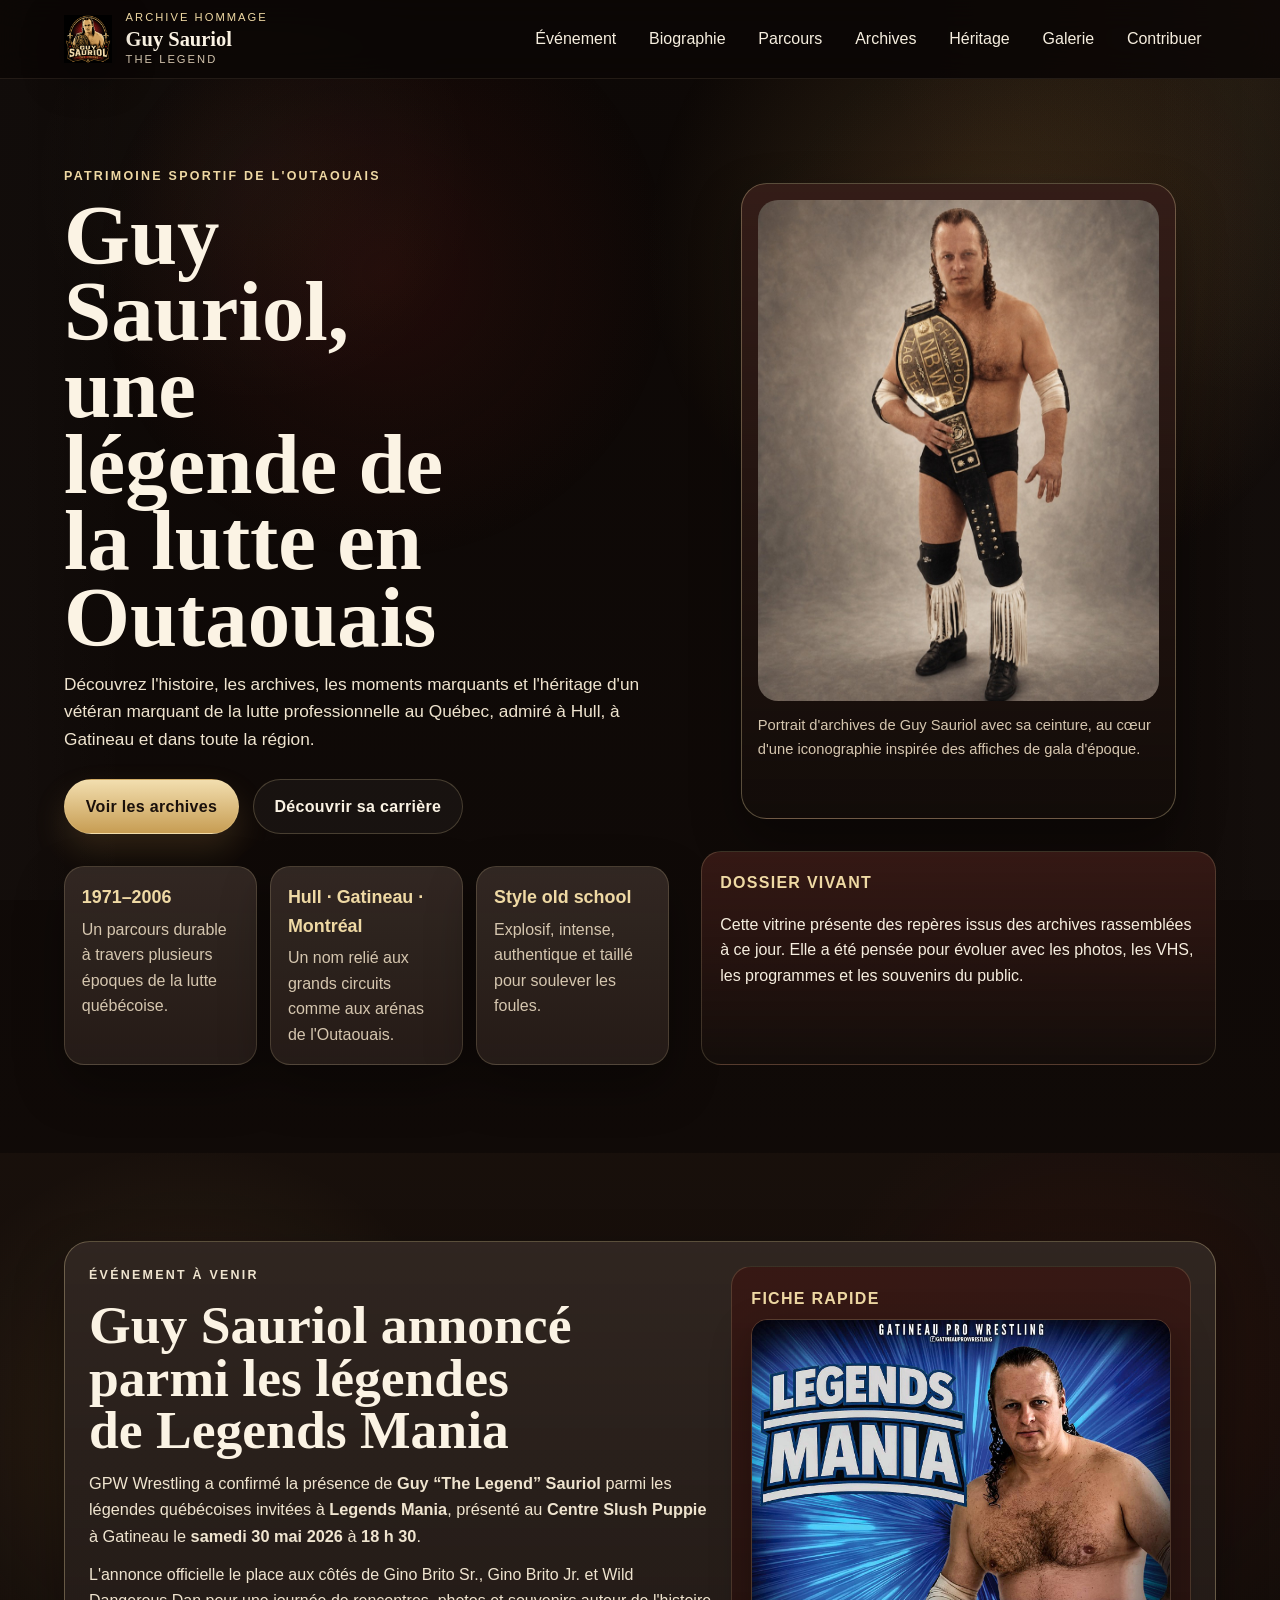
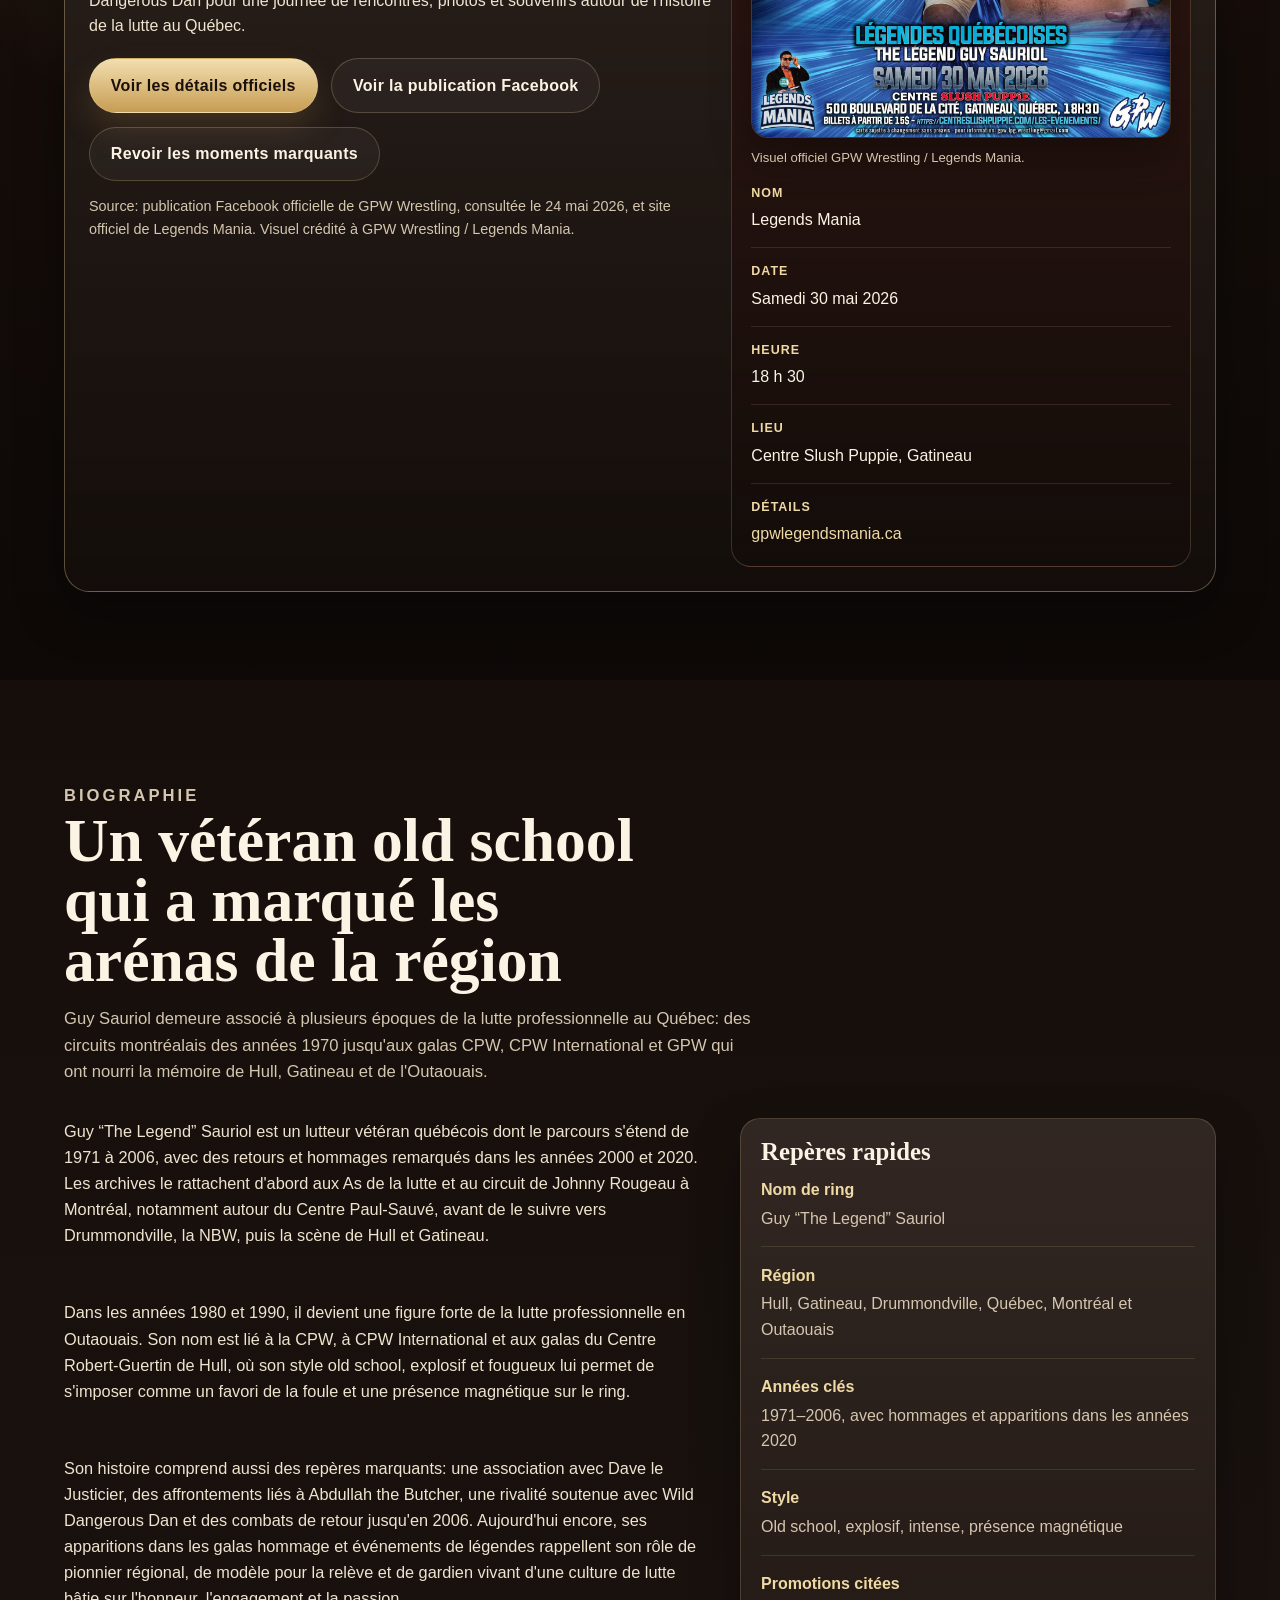
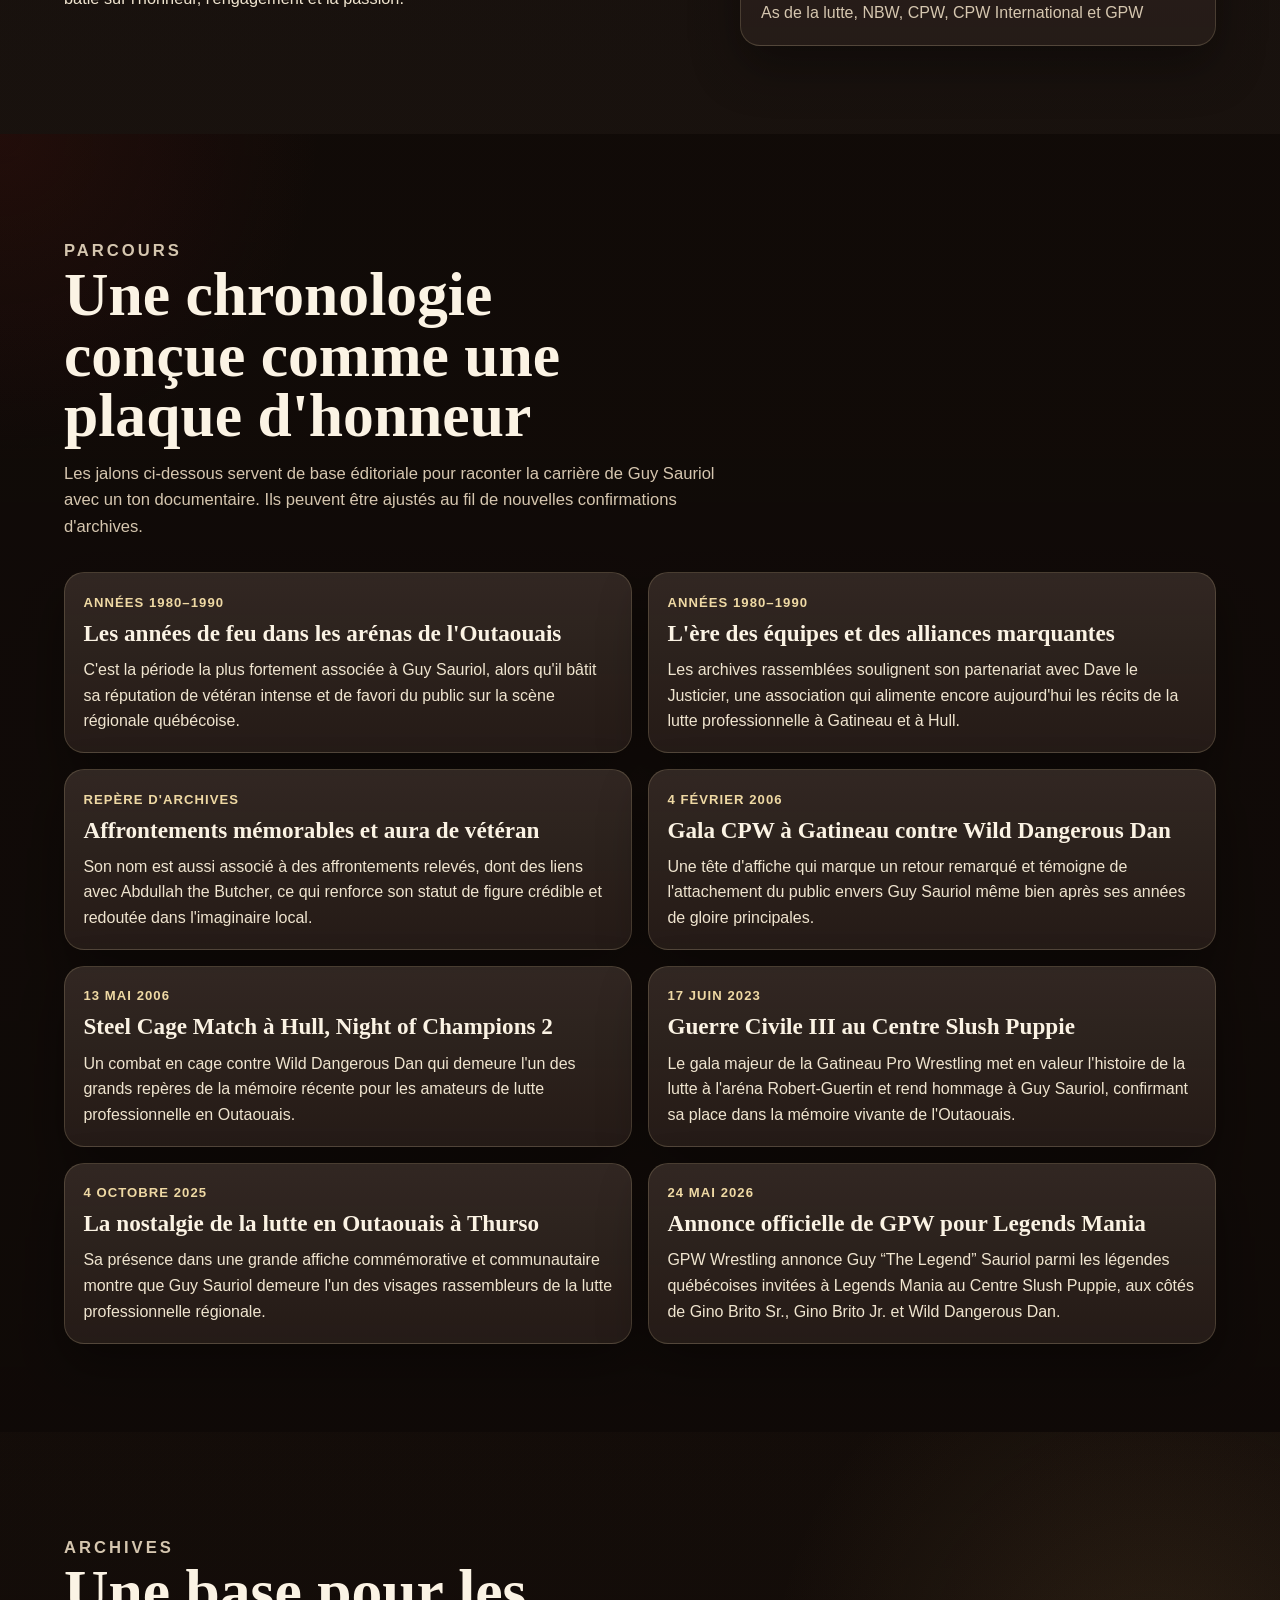
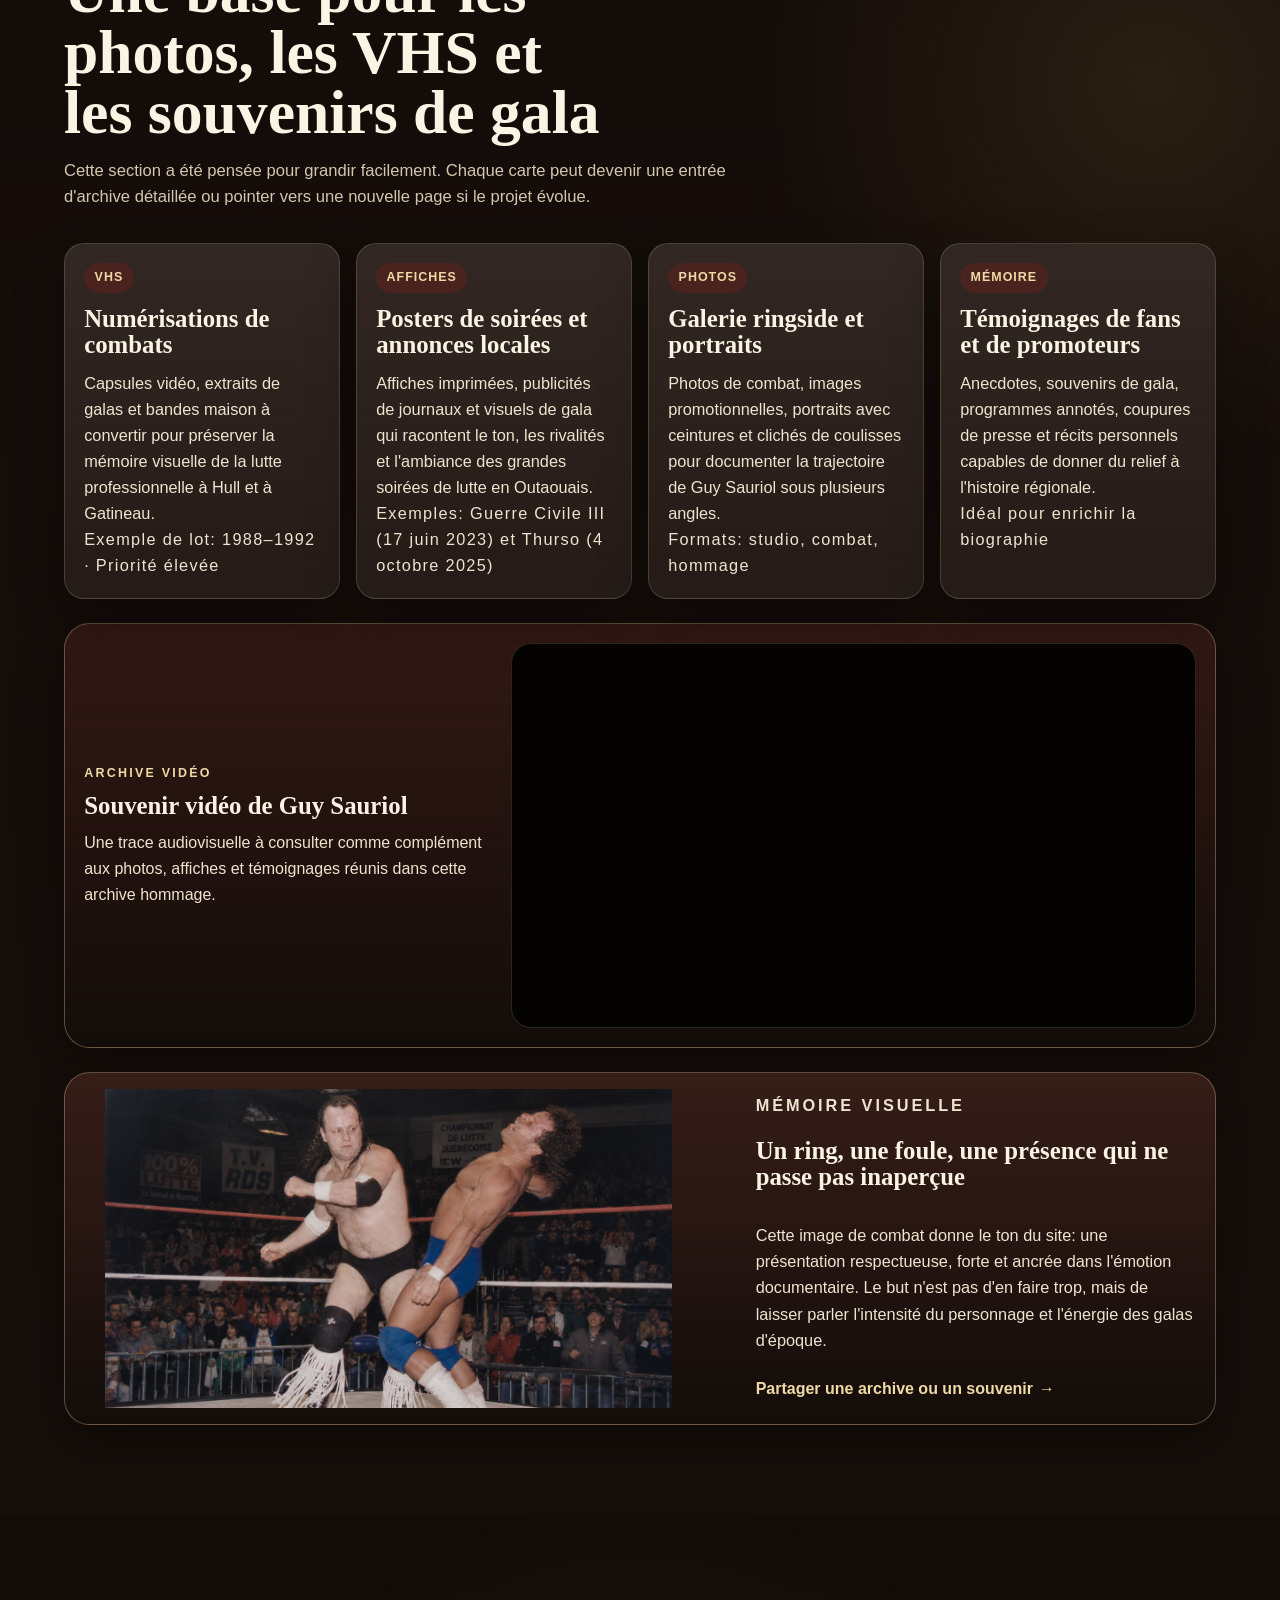
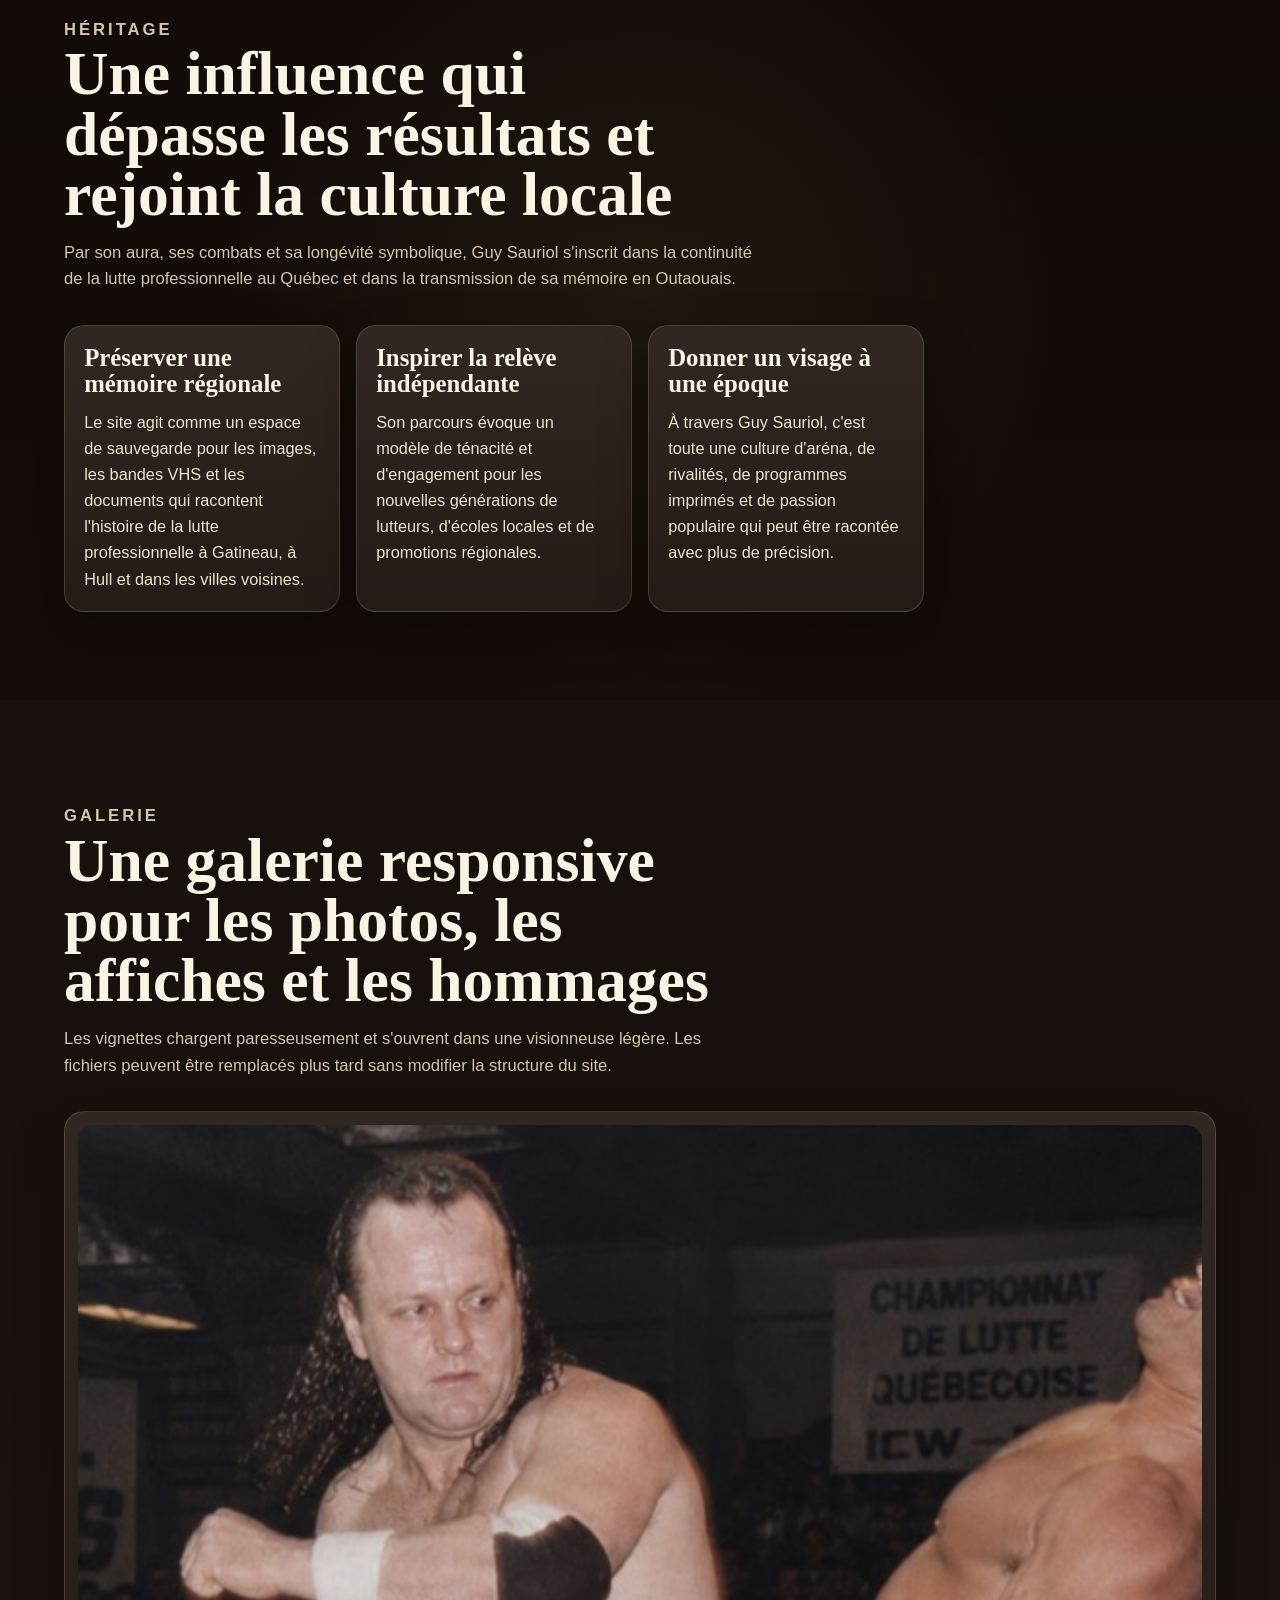
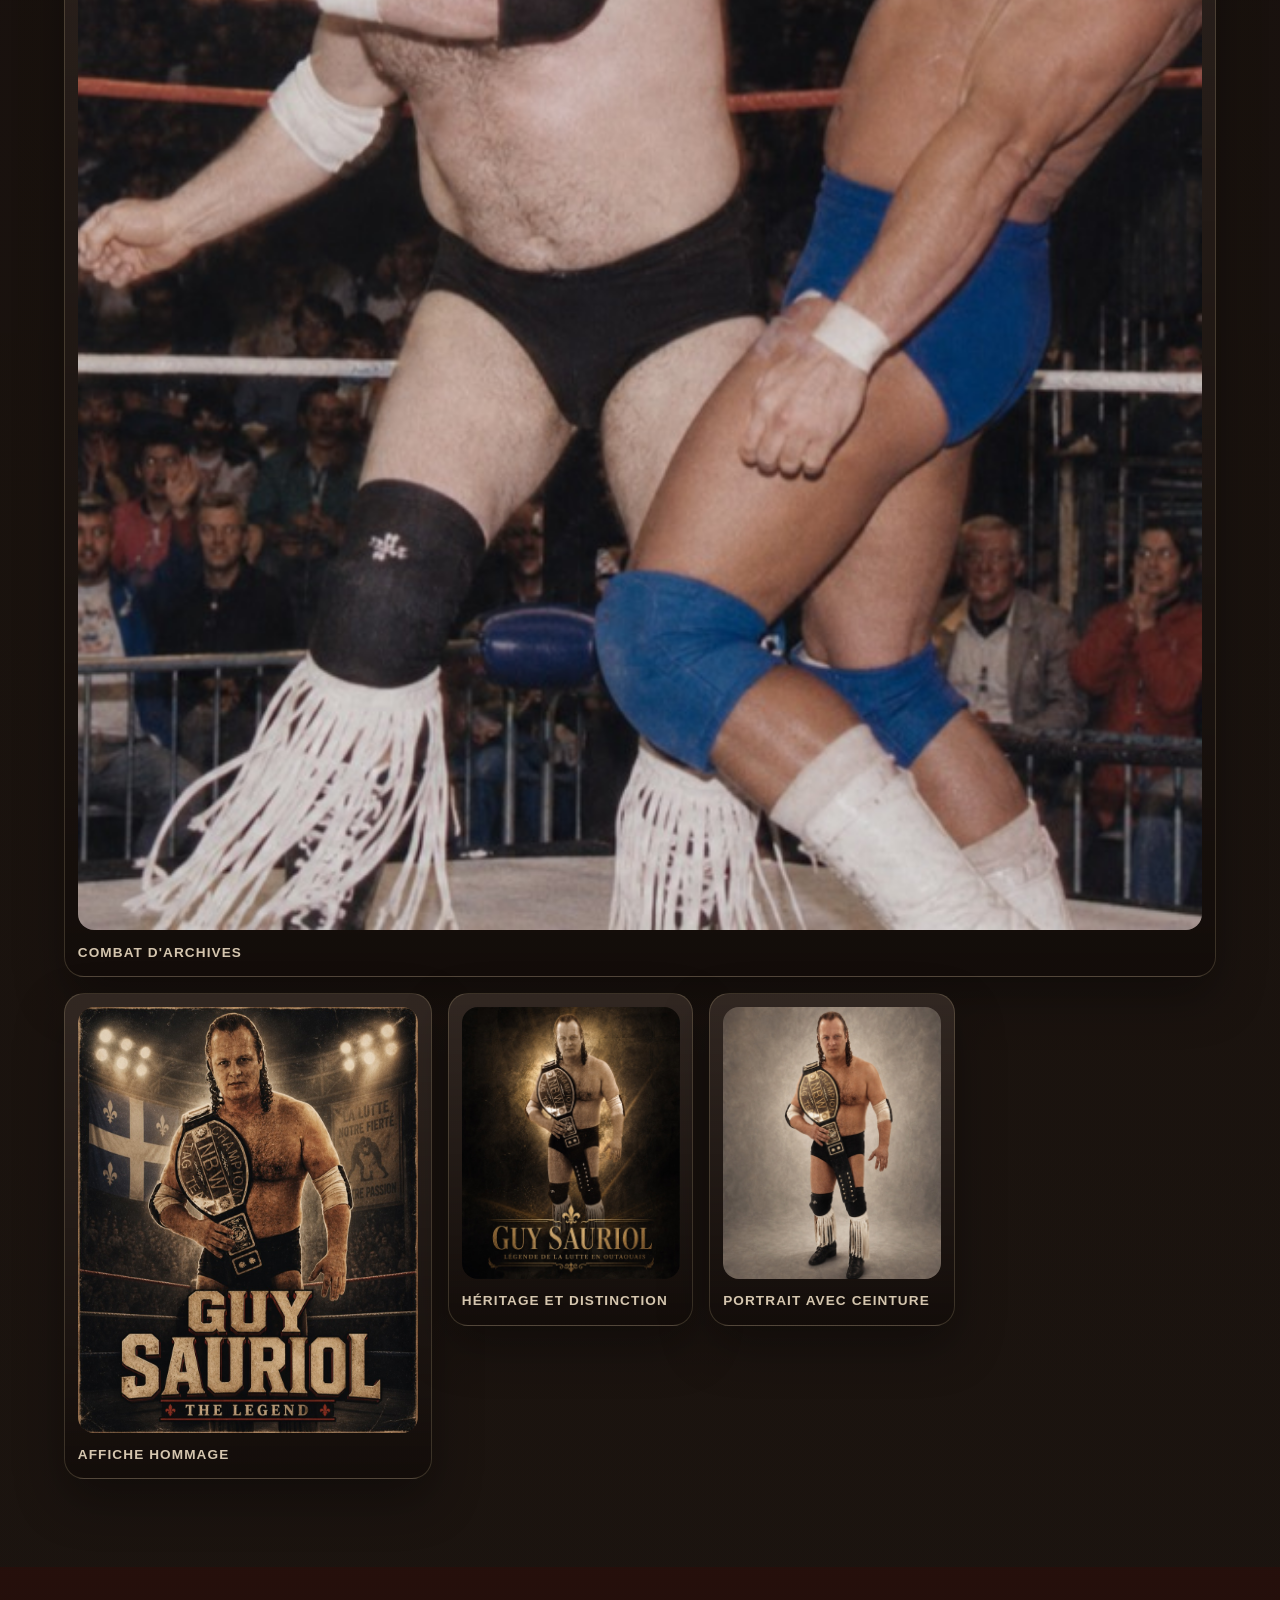
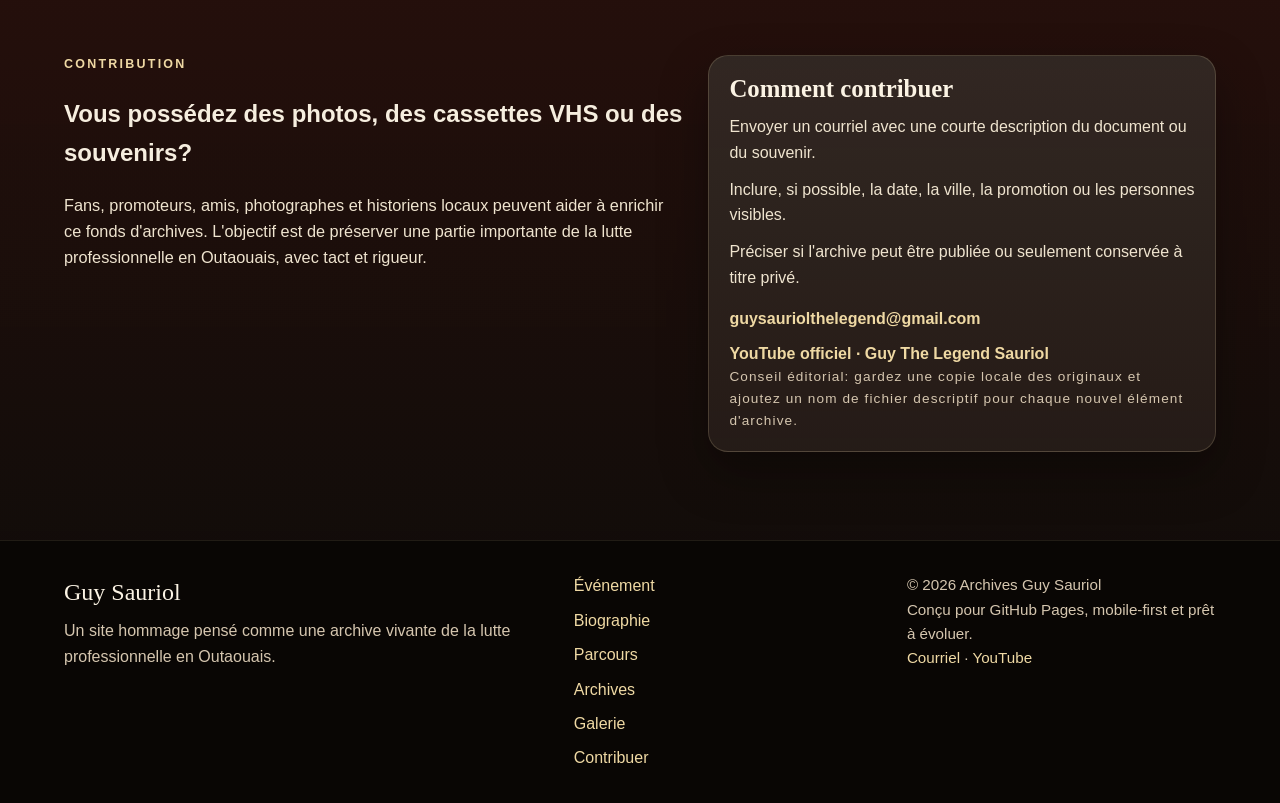
==== index.html @ 6ee7147f "feat: add GPW Legends Mania announcement" ====
<!doctype html>
<html lang="fr-CA">
  <head>
    <meta charset="utf-8">
    <meta name="viewport" content="width=device-width, initial-scale=1">
    <!-- SEO: Remplacez le domaine d'exemple dans les balises absolues ci-dessous par votre URL GitHub Pages finale ou votre domaine personnalisé. -->
    <title>Guy Sauriol | Légende de la lutte en Outaouais</title>
    <meta
      name="description"
      content="Site hommage consacré à Guy Sauriol, figure marquante de la lutte professionnelle à Gatineau, Hull et en Outaouais. Découvrez sa biographie, ses archives, sa galerie et son héritage."
    >
    <meta name="robots" content="index,follow,max-image-preview:large">
    <meta name="author" content="Archives Guy Sauriol">
    <meta name="theme-color" content="#140d0a">
    <link rel="canonical" href="https://example.github.io/guy-sauriol/">
    <link rel="icon" type="image/png" href="assets/images/favicon.png">
    <link rel="apple-touch-icon" href="assets/images/favicon.png">
    <link rel="preload" as="image" href="assets/images/portrait-guy-sauriol.jpg">
    <meta property="og:locale" content="fr_CA">
    <meta property="og:type" content="website">
    <meta property="og:title" content="Guy Sauriol | Légende de la lutte en Outaouais">
    <meta
      property="og:description"
      content="Une vitrine patrimoniale et documentaire dédiée à Guy Sauriol, vétéran marquant de la lutte professionnelle au Québec."
    >
    <meta property="og:url" content="https://example.github.io/guy-sauriol/">
    <meta
      property="og:image"
      content="https://example.github.io/guy-sauriol/assets/images/og-guy-sauriol.jpg"
    >
    <meta property="og:image:width" content="1200">
    <meta property="og:image:height" content="675">
    <meta property="og:image:alt" content="Guy Sauriol dans le ring lors d'un combat d'archives">
    <meta name="twitter:card" content="summary_large_image">
    <meta name="twitter:title" content="Guy Sauriol | Légende de la lutte en Outaouais">
    <meta
      name="twitter:description"
      content="Biographie, archives, galerie et mémoire d'une légende de la lutte professionnelle à Gatineau, Hull et en Outaouais."
    >
    <meta
      name="twitter:image"
      content="https://example.github.io/guy-sauriol/assets/images/og-guy-sauriol.jpg"
    >
    <link rel="stylesheet" href="assets/css/style.css">
    <script defer src="assets/js/main.js"></script>
    <script type="application/ld+json">
      {
        "@context": "https://schema.org",
        "@graph": [
          {
            "@type": "WebSite",
            "@id": "https://example.github.io/guy-sauriol/#website",
            "url": "https://example.github.io/guy-sauriol/",
            "name": "Guy Sauriol | Archive hommage",
            "inLanguage": "fr-CA",
            "description": "Site hommage consacré à Guy Sauriol, légende de la lutte en Outaouais."
          },
          {
            "@type": "Person",
            "@id": "https://example.github.io/guy-sauriol/#person",
            "name": "Guy Sauriol",
            "alternateName": "Guy \"The Legend\" Sauriol",
            "jobTitle": "Lutteur professionnel vétéran",
            "description": "Figure marquante de la lutte professionnelle au Québec, actif de 1971 à 2006 et particulièrement associé à l'Outaouais, à Hull et à Gatineau.",
            "email": "mailto:guysauriolthelegend@gmail.com",
            "homeLocation": {
              "@type": "Place",
              "name": "Outaouais, Québec, Canada"
            },
            "knowsAbout": [
              "Lutte professionnelle",
              "Lutte professionnelle en Outaouais",
              "Gatineau",
              "Hull"
            ],
            "sameAs": [
              "https://www.youtube.com/@GuyTheLegendSauriol"
            ],
            "image": "https://example.github.io/guy-sauriol/assets/images/portrait-guy-sauriol.jpg",
            "subjectOf": {
              "@id": "https://example.github.io/guy-sauriol/#collection-page"
            }
          },
          {
            "@type": "CollectionPage",
            "@id": "https://example.github.io/guy-sauriol/#collection-page",
            "url": "https://example.github.io/guy-sauriol/",
            "name": "Archives de Guy Sauriol",
            "description": "Collection documentaire présentant les repères biographiques, les archives visuelles et l'héritage de Guy Sauriol.",
            "inLanguage": "fr-CA",
            "isPartOf": {
              "@id": "https://example.github.io/guy-sauriol/#website"
            },
            "about": {
              "@id": "https://example.github.io/guy-sauriol/#person"
            },
            "primaryImageOfPage": "https://example.github.io/guy-sauriol/assets/images/og-guy-sauriol.jpg"
          },
          {
            "@type": "Event",
            "@id": "https://www.guysauriol.ca/#event-legends-mania-2026",
            "name": "Legends Mania",
            "startDate": "2026-05-30T18:30:00-04:00",
            "eventStatus": "https://schema.org/EventScheduled",
            "eventAttendanceMode": "https://schema.org/OfflineEventAttendanceMode",
            "url": "https://www.gpwlegendsmania.ca/",
            "image": "https://www.guysauriol.ca/assets/images/gpw-legends-mania-guy-sauriol-2026.jpg",
            "description": "Gala Legends Mania de la GPW au Centre Slush Puppie à Gatineau, avec Guy Sauriol parmi les légendes québécoises annoncées.",
            "location": {
              "@type": "Place",
              "name": "Centre Slush Puppie",
              "address": {
                "@type": "PostalAddress",
                "addressLocality": "Gatineau",
                "addressRegion": "QC",
                "addressCountry": "CA"
              }
            },
            "organizer": {
              "@type": "Organization",
              "name": "Gatineau Pro Wrestling"
            }
          }
        ]
      }
    </script>
  </head>
  <body>
    <a class="skip-link" href="#contenu">Aller au contenu principal</a>

    <header class="site-header" id="top">
      <div class="container header-inner">
        <a class="brand" href="#top" aria-label="Retour en haut de la page Guy Sauriol">
          <img
            src="assets/images/logo-guy-sauriol.png"
            width="640"
            height="640"
            alt="Logo Guy Sauriol The Legend"
          >
          <span class="brand-copy">
            <span class="brand-kicker">Archive hommage</span>
            <strong>Guy Sauriol</strong>
            <span class="brand-subtitle">The Legend</span>
          </span>
        </a>

        <button
          class="nav-toggle"
          type="button"
          aria-expanded="false"
          aria-controls="site-navigation"
        >
          Menu
        </button>

        <nav class="site-nav" id="site-navigation" aria-label="Navigation principale">
          <ul class="nav-list">
            <li><a href="#evenement">Événement</a></li>
            <li><a href="#biographie">Biographie</a></li>
            <li><a href="#parcours">Parcours</a></li>
            <li><a href="#archives">Archives</a></li>
            <li><a href="#heritage">Héritage</a></li>
            <li><a href="#galerie">Galerie</a></li>
            <li><a href="#contribution">Contribuer</a></li>
          </ul>
        </nav>
      </div>
    </header>

    <main id="contenu">
      <section class="hero section" aria-labelledby="hero-title">
        <div class="container hero-grid">
          <div class="hero-copy">
            <p class="section-label">Patrimoine sportif de l'Outaouais</p>
            <h1 id="hero-title">Guy Sauriol, une légende de la lutte en Outaouais</h1>
            <p class="lead">
              Découvrez l'histoire, les archives, les moments marquants et l'héritage d'un vétéran
              marquant de la lutte professionnelle au Québec, admiré à Hull, à Gatineau et dans
              toute la région.
            </p>

            <div class="hero-actions">
              <a class="button button-primary" href="#archives">Voir les archives</a>
              <a class="button button-secondary" href="#parcours">Découvrir sa carrière</a>
            </div>

            <ul class="hero-facts" aria-label="Repères rapides">
              <li>
                <strong>1971–2006</strong>
                <span>Un parcours durable à travers plusieurs époques de la lutte québécoise.</span>
              </li>
              <li>
                <strong>Hull · Gatineau · Montréal</strong>
                <span>Un nom relié aux grands circuits comme aux arénas de l'Outaouais.</span>
              </li>
              <li>
                <strong>Style old school</strong>
                <span>Explosif, intense, authentique et taillé pour soulever les foules.</span>
              </li>
            </ul>
          </div>

          <div class="hero-visual">
            <figure class="hero-card">
              <img
                src="assets/images/portrait-guy-sauriol.jpg"
                width="900"
                height="1124"
                alt="Portrait de Guy Sauriol debout avec une ceinture de championnat par équipe"
              >
              <figcaption>
                Portrait d'archives de Guy Sauriol avec sa ceinture, au cœur d'une iconographie
                inspirée des affiches de gala d'époque.
              </figcaption>
            </figure>

            <aside class="hero-note" aria-label="Note éditoriale">
              <p class="note-title">Dossier vivant</p>
              <p>
                Cette vitrine présente des repères issus des archives rassemblées à ce jour. Elle a
                été pensée pour évoluer avec les photos, les VHS, les programmes et les souvenirs du
                public.
              </p>
            </aside>
          </div>
        </div>
      </section>

      <section class="section section-event" id="evenement" aria-labelledby="evenement-title">
        <div class="container">
          <div class="event-showcase">
            <div class="event-copy">
              <p class="section-label">Événement à venir</p>
              <h2 id="evenement-title">Guy Sauriol annoncé parmi les légendes de Legends Mania</h2>
              <p class="lead-inline">
                GPW Wrestling a confirmé la présence de <strong>Guy “The Legend” Sauriol</strong>
                parmi les légendes québécoises invitées à <strong>Legends Mania</strong>, présenté au
                <strong>Centre Slush Puppie</strong> à Gatineau le <strong>samedi 30 mai 2026</strong>
                à <strong>18 h 30</strong>.
              </p>
              <p>
                L'annonce officielle le place aux côtés de Gino Brito Sr., Gino Brito Jr. et
                Wild Dangerous Dan pour une journée de rencontres, photos et souvenirs autour de
                l'histoire de la lutte au Québec.
              </p>

              <div class="event-actions">
                <a
                  class="button button-primary"
                  href="https://www.gpwlegendsmania.ca/"
                  target="_blank"
                  rel="noreferrer"
                >
                  Voir les détails officiels
                </a>
                <a
                  class="button button-secondary"
                  href="https://www.facebook.com/photo/?fbid=1333727168854016&set=pcb.1333727205520679"
                  target="_blank"
                  rel="noreferrer"
                >
                  Voir la publication Facebook
                </a>
                <a class="button button-secondary" href="#parcours">Revoir les moments marquants</a>
              </div>

              <p class="event-proof">
                Source: publication Facebook officielle de GPW Wrestling, consultée le 24 mai 2026,
                et site officiel de Legends Mania. Visuel crédité à GPW Wrestling / Legends Mania.
              </p>
            </div>

            <aside class="event-card" aria-label="Détails du prochain gala">
              <!-- ÉVÉNEMENT: Mettez à jour ici le titre, la date, l'heure, le lieu et le lien officiel pour le prochain gala. -->
              <p class="note-title">Fiche rapide</p>
              <figure class="event-poster">
                <img
                  src="assets/images/gpw-legends-mania-guy-sauriol-2026.jpg"
                  width="1440"
                  height="1440"
                  loading="lazy"
                  alt="Affiche GPW Legends Mania annonçant Guy Sauriol parmi les légendes québécoises"
                >
                <figcaption>Visuel officiel GPW Wrestling / Legends Mania.</figcaption>
              </figure>
              <dl class="event-meta">
                <div>
                  <dt>Nom</dt>
                  <dd>Legends Mania</dd>
                </div>
                <div>
                  <dt>Date</dt>
                  <dd>Samedi 30 mai 2026</dd>
                </div>
                <div>
                  <dt>Heure</dt>
                  <dd>18 h 30</dd>
                </div>
                <div>
                  <dt>Lieu</dt>
                  <dd>Centre Slush Puppie, Gatineau</dd>
                </div>
                <div>
                  <dt>Détails</dt>
                  <dd>
                    <a href="https://www.gpwlegendsmania.ca/" target="_blank" rel="noreferrer">
                      gpwlegendsmania.ca
                    </a>
                  </dd>
                </div>
              </dl>
            </aside>
          </div>
        </div>
      </section>

      <section class="section section-paper" id="biographie" aria-labelledby="biographie-title">
        <div class="container">
          <div class="section-heading">
            <p class="section-label">Biographie</p>
            <h2 id="biographie-title">Un vétéran old school qui a marqué les arénas de la région</h2>
            <p>
              Guy Sauriol demeure associé à plusieurs époques de la lutte professionnelle au Québec:
              des circuits montréalais des années 1970 jusqu'aux galas CPW, CPW International et GPW
              qui ont nourri la mémoire de Hull, Gatineau et de l'Outaouais.
            </p>
          </div>

          <div class="bio-layout">
            <div class="bio-copy">
              <!-- CONTENU: Remplacez ou enrichissez les paragraphes ci-dessous si vous obtenez une biographie officielle, des coupures de presse ou des témoignages validés. -->
              <p>
                Guy “The Legend” Sauriol est un lutteur vétéran québécois dont le parcours s'étend
                de 1971 à 2006, avec des retours et hommages remarqués dans les années 2000 et 2020.
                Les archives le rattachent d'abord aux As de la lutte et au circuit de Johnny
                Rougeau à Montréal, notamment autour du Centre Paul-Sauvé, avant de le suivre vers
                Drummondville, la NBW, puis la scène de Hull et Gatineau.
              </p>
              <p>
                Dans les années 1980 et 1990, il devient une figure forte de la lutte professionnelle
                en Outaouais. Son nom est lié à la CPW, à CPW International et aux galas du Centre
                Robert-Guertin de Hull, où son style old school, explosif et fougueux lui permet de
                s'imposer comme un favori de la foule et une présence magnétique sur le ring.
              </p>
              <p>
                Son histoire comprend aussi des repères marquants: une association avec Dave le
                Justicier, des affrontements liés à Abdullah the Butcher, une rivalité soutenue avec
                Wild Dangerous Dan et des combats de retour jusqu'en 2006. Aujourd'hui encore, ses
                apparitions dans les galas hommage et événements de légendes rappellent son rôle de
                pionnier régional, de modèle pour la relève et de gardien vivant d'une culture de
                lutte bâtie sur l'honneur, l'engagement et la passion.
              </p>
            </div>

            <aside class="info-panel" aria-labelledby="reperes-title">
              <h3 id="reperes-title">Repères rapides</h3>
              <dl class="facts-list">
                <div>
                  <dt>Nom de ring</dt>
                  <dd>Guy “The Legend” Sauriol</dd>
                </div>
                <div>
                  <dt>Région</dt>
                  <dd>Hull, Gatineau, Drummondville, Québec, Montréal et Outaouais</dd>
                </div>
                <div>
                  <dt>Années clés</dt>
                  <dd>1971–2006, avec hommages et apparitions dans les années 2020</dd>
                </div>
                <div>
                  <dt>Style</dt>
                  <dd>Old school, explosif, intense, présence magnétique</dd>
                </div>
                <div>
                  <dt>Promotions citées</dt>
                  <dd>As de la lutte, NBW, CPW, CPW International et GPW</dd>
                </div>
              </dl>
            </aside>
          </div>
        </div>
      </section>

      <section class="section section-dark" id="parcours" aria-labelledby="parcours-title">
        <div class="container">
          <div class="section-heading">
            <p class="section-label">Parcours</p>
            <h2 id="parcours-title">Une chronologie conçue comme une plaque d'honneur</h2>
            <p>
              Les jalons ci-dessous servent de base éditoriale pour raconter la carrière de Guy
              Sauriol avec un ton documentaire. Ils peuvent être ajustés au fil de nouvelles
              confirmations d'archives.
            </p>
          </div>

          <!-- CONTENU: Dupliquez un bloc .timeline-card pour ajouter d'autres galas, rivalités, retours ou hommages. -->
          <ol class="timeline">
            <li class="timeline-card">
              <p class="timeline-year">Années 1980–1990</p>
              <h3>Les années de feu dans les arénas de l'Outaouais</h3>
              <p>
                C'est la période la plus fortement associée à Guy Sauriol, alors qu'il bâtit sa
                réputation de vétéran intense et de favori du public sur la scène régionale
                québécoise.
              </p>
            </li>
            <li class="timeline-card">
              <p class="timeline-year">Années 1980–1990</p>
              <h3>L'ère des équipes et des alliances marquantes</h3>
              <p>
                Les archives rassemblées soulignent son partenariat avec Dave le Justicier, une
                association qui alimente encore aujourd'hui les récits de la lutte professionnelle à
                Gatineau et à Hull.
              </p>
            </li>
            <li class="timeline-card">
              <p class="timeline-year">Repère d'archives</p>
              <h3>Affrontements mémorables et aura de vétéran</h3>
              <p>
                Son nom est aussi associé à des affrontements relevés, dont des liens avec Abdullah
                the Butcher, ce qui renforce son statut de figure crédible et redoutée dans
                l'imaginaire local.
              </p>
            </li>
            <li class="timeline-card">
              <p class="timeline-year">4 février 2006</p>
              <h3>Gala CPW à Gatineau contre Wild Dangerous Dan</h3>
              <p>
                Une tête d'affiche qui marque un retour remarqué et témoigne de l'attachement du
                public envers Guy Sauriol même bien après ses années de gloire principales.
              </p>
            </li>
            <li class="timeline-card">
              <p class="timeline-year">13 mai 2006</p>
              <h3>Steel Cage Match à Hull, Night of Champions 2</h3>
              <p>
                Un combat en cage contre Wild Dangerous Dan qui demeure l'un des grands repères de
                la mémoire récente pour les amateurs de lutte professionnelle en Outaouais.
              </p>
            </li>
            <li class="timeline-card">
              <p class="timeline-year">17 juin 2023</p>
              <h3>Guerre Civile III au Centre Slush Puppie</h3>
              <p>
                Le gala majeur de la Gatineau Pro Wrestling met en valeur l'histoire de la lutte à
                l'aréna Robert-Guertin et rend hommage à Guy Sauriol, confirmant sa place dans la
                mémoire vivante de l'Outaouais.
              </p>
            </li>
            <li class="timeline-card">
              <p class="timeline-year">4 octobre 2025</p>
              <h3>La nostalgie de la lutte en Outaouais à Thurso</h3>
              <p>
                Sa présence dans une grande affiche commémorative et communautaire montre que Guy
                Sauriol demeure l'un des visages rassembleurs de la lutte professionnelle régionale.
              </p>
            </li>
            <li class="timeline-card">
              <p class="timeline-year">24 mai 2026</p>
              <h3>Annonce officielle de GPW pour Legends Mania</h3>
              <p>
                GPW Wrestling annonce Guy “The Legend” Sauriol parmi les légendes québécoises
                invitées à Legends Mania au Centre Slush Puppie, aux côtés de Gino Brito Sr.,
                Gino Brito Jr. et Wild Dangerous Dan.
              </p>
            </li>
          </ol>
        </div>
      </section>

      <section class="section section-archive" id="archives" aria-labelledby="archives-title">
        <div class="container">
          <div class="section-heading">
            <p class="section-label">Archives</p>
            <h2 id="archives-title">Une base pour les photos, les VHS et les souvenirs de gala</h2>
            <p>
              Cette section a été pensée pour grandir facilement. Chaque carte peut devenir une
              entrée d'archive détaillée ou pointer vers une nouvelle page si le projet évolue.
            </p>
          </div>

          <div class="archive-grid">
            <!-- CONTENU: Dupliquez une carte .archive-card pour ajouter d'autres numérisations, affiches, programmes ou souvenirs. -->
            <article class="archive-card">
              <span class="archive-type">VHS</span>
              <h3>Numérisations de combats</h3>
              <p>
                Capsules vidéo, extraits de galas et bandes maison à convertir pour préserver la
                mémoire visuelle de la lutte professionnelle à Hull et à Gatineau.
              </p>
              <p class="archive-meta">Exemple de lot: 1988–1992 · Priorité élevée</p>
            </article>

            <article class="archive-card">
              <span class="archive-type">Affiches</span>
              <h3>Posters de soirées et annonces locales</h3>
              <p>
                Affiches imprimées, publicités de journaux et visuels de gala qui racontent le ton,
                les rivalités et l'ambiance des grandes soirées de lutte en Outaouais.
              </p>
              <p class="archive-meta">Exemples: Guerre Civile III (17 juin 2023) et Thurso (4 octobre 2025)</p>
            </article>

            <article class="archive-card">
              <span class="archive-type">Photos</span>
              <h3>Galerie ringside et portraits</h3>
              <p>
                Photos de combat, images promotionnelles, portraits avec ceintures et clichés de
                coulisses pour documenter la trajectoire de Guy Sauriol sous plusieurs angles.
              </p>
              <p class="archive-meta">Formats: studio, combat, hommage</p>
            </article>

            <article class="archive-card">
              <span class="archive-type">Mémoire</span>
              <h3>Témoignages de fans et de promoteurs</h3>
              <p>
                Anecdotes, souvenirs de gala, programmes annotés, coupures de presse et récits
                personnels capables de donner du relief à l'histoire régionale.
              </p>
              <p class="archive-meta">Idéal pour enrichir la biographie</p>
            </article>
          </div>

          <article class="video-archive" aria-labelledby="video-archive-title">
            <div class="video-copy">
              <p class="section-label">Archive vidéo</p>
              <h3 id="video-archive-title">Souvenir vidéo de Guy Sauriol</h3>
              <p>
                Une trace audiovisuelle à consulter comme complément aux photos, affiches et
                témoignages réunis dans cette archive hommage.
              </p>
            </div>

            <div class="video-frame">
              <iframe
                width="560"
                height="315"
                src="https://www.youtube.com/embed/eNsNFFh66rg?si=KflrREX5TmPD1k1v"
                title="Vidéo YouTube de Guy Sauriol"
                loading="lazy"
                allow="accelerometer; autoplay; clipboard-write; encrypted-media; gyroscope; picture-in-picture; web-share"
                referrerpolicy="strict-origin-when-cross-origin"
                allowfullscreen
              ></iframe>
            </div>
          </article>

          <div class="archive-feature">
            <figure class="feature-media">
              <img
                src="assets/images/action-ring-guy-sauriol.jpg"
                width="1280"
                height="720"
                loading="lazy"
                alt="Guy Sauriol dans le ring lors d'un échange percutant pendant un combat d'archives"
              >
            </figure>

            <div class="feature-copy">
              <p class="section-label">Mémoire visuelle</p>
              <h3>Un ring, une foule, une présence qui ne passe pas inaperçue</h3>
              <p>
                Cette image de combat donne le ton du site: une présentation respectueuse, forte et
                ancrée dans l'émotion documentaire. Le but n'est pas d'en faire trop, mais de laisser
                parler l'intensité du personnage et l'énergie des galas d'époque.
              </p>
              <a class="text-link" href="#contribution">Partager une archive ou un souvenir</a>
            </div>
          </div>
        </div>
      </section>

      <section class="section section-glow" id="heritage" aria-labelledby="heritage-title">
        <div class="container">
          <div class="section-heading">
            <p class="section-label">Héritage</p>
            <h2 id="heritage-title">Une influence qui dépasse les résultats et rejoint la culture locale</h2>
            <p>
              Par son aura, ses combats et sa longévité symbolique, Guy Sauriol s'inscrit dans la
              continuité de la lutte professionnelle au Québec et dans la transmission de sa mémoire
              en Outaouais.
            </p>
          </div>

          <div class="legacy-grid">
            <article class="legacy-card">
              <h3>Préserver une mémoire régionale</h3>
              <p>
                Le site agit comme un espace de sauvegarde pour les images, les bandes VHS et les
                documents qui racontent l'histoire de la lutte professionnelle à Gatineau, à Hull et
                dans les villes voisines.
              </p>
            </article>
            <article class="legacy-card">
              <h3>Inspirer la relève indépendante</h3>
              <p>
                Son parcours évoque un modèle de ténacité et d'engagement pour les nouvelles
                générations de lutteurs, d'écoles locales et de promotions régionales.
              </p>
            </article>
            <article class="legacy-card">
              <h3>Donner un visage à une époque</h3>
              <p>
                À travers Guy Sauriol, c'est toute une culture d'aréna, de rivalités, de programmes
                imprimés et de passion populaire qui peut être racontée avec plus de précision.
              </p>
            </article>
          </div>
        </div>
      </section>

      <section class="section section-paper" id="galerie" aria-labelledby="galerie-title">
        <div class="container">
          <div class="section-heading">
            <p class="section-label">Galerie</p>
            <h2 id="galerie-title">Une galerie responsive pour les photos, les affiches et les hommages</h2>
            <p>
              Les vignettes chargent paresseusement et s'ouvrent dans une visionneuse légère. Les
              fichiers peuvent être remplacés plus tard sans modifier la structure du site.
            </p>
          </div>

          <div class="gallery-grid">
            <!-- CONTENU: Remplacez les images ci-dessous ou ajoutez de nouvelles vignettes avec le même patron de lien .gallery-card. -->
            <a
              class="gallery-card gallery-card-wide"
              href="assets/images/action-ring-guy-sauriol.jpg"
              data-lightbox
              data-caption="Combat d'archives de Guy Sauriol dans le ring devant une foule de gala."
              aria-label="Ouvrir la photo de combat de Guy Sauriol"
            >
              <img
                src="assets/images/action-ring-guy-sauriol.jpg"
                width="1280"
                height="720"
                loading="lazy"
                alt="Guy Sauriol assène un coup dans le ring devant le public"
              >
              <span class="gallery-caption">Combat d'archives</span>
            </a>

            <a
              class="gallery-card"
              href="assets/images/poster-guy-sauriol.jpg"
              data-lightbox
              data-caption="Affiche hommage de style vintage dédiée à Guy Sauriol."
              aria-label="Ouvrir l'affiche hommage de Guy Sauriol"
            >
              <img
                src="assets/images/poster-guy-sauriol.jpg"
                width="900"
                height="1124"
                loading="lazy"
                alt="Affiche hommage vintage de Guy Sauriol avec ceinture dans un ring"
              >
              <span class="gallery-caption">Affiche hommage</span>
            </a>

            <a
              class="gallery-card"
              href="assets/images/legacy-guy-sauriol.jpg"
              data-lightbox
              data-caption="Visuel hommage aux accents dorés consacré à Guy Sauriol."
              aria-label="Ouvrir le visuel hommage doré de Guy Sauriol"
            >
              <img
                src="assets/images/legacy-guy-sauriol.jpg"
                width="900"
                height="1124"
                loading="lazy"
                alt="Visuel hommage doré de Guy Sauriol avec ceinture de championnat"
              >
              <span class="gallery-caption">Héritage et distinction</span>
            </a>

            <a
              class="gallery-card"
              href="assets/images/portrait-guy-sauriol.jpg"
              data-lightbox
              data-caption="Portrait de Guy Sauriol avec sa ceinture de championnat par équipe."
              aria-label="Ouvrir le portrait de Guy Sauriol"
            >
              <img
                src="assets/images/portrait-guy-sauriol.jpg"
                width="900"
                height="1124"
                loading="lazy"
                alt="Portrait de Guy Sauriol debout avec sa ceinture de championnat"
              >
              <span class="gallery-caption">Portrait avec ceinture</span>
            </a>
          </div>
        </div>
      </section>

      <section class="section section-callout" id="contribution" aria-labelledby="contribution-title">
        <div class="container contribution-layout">
          <div>
            <p class="section-label">Contribution</p>
            <h2 id="contribution-title">Vous possédez des photos, des cassettes VHS ou des souvenirs?</h2>
            <p class="lead-inline">
              Fans, promoteurs, amis, photographes et historiens locaux peuvent aider à enrichir ce
              fonds d'archives. L'objectif est de préserver une partie importante de la lutte
              professionnelle en Outaouais, avec tact et rigueur.
            </p>
          </div>

          <div class="contribution-card">
            <h3>Comment contribuer</h3>
            <ul class="plain-list">
              <li>Envoyer un courriel avec une courte description du document ou du souvenir.</li>
              <li>Inclure, si possible, la date, la ville, la promotion ou les personnes visibles.</li>
              <li>Préciser si l'archive peut être publiée ou seulement conservée à titre privé.</li>
            </ul>

            <address class="contact-links">
              <!-- CONTACT: Ajoutez ici d'autres plateformes publiques si vous souhaitez enrichir la section contribution. -->
              <a href="mailto:guysauriolthelegend@gmail.com">guysauriolthelegend@gmail.com</a>
              <a href="https://www.youtube.com/@GuyTheLegendSauriol" target="_blank" rel="noreferrer">
                YouTube officiel · Guy The Legend Sauriol
              </a>
            </address>

            <p class="small-note">
              Conseil éditorial: gardez une copie locale des originaux et ajoutez un nom de fichier
              descriptif pour chaque nouvel élément d'archive.
            </p>
          </div>
        </div>
      </section>
    </main>

    <footer class="site-footer">
      <div class="container footer-grid">
        <div>
          <p class="footer-title">Guy Sauriol</p>
          <p class="footer-copy">
            Un site hommage pensé comme une archive vivante de la lutte professionnelle en
            Outaouais.
          </p>
        </div>

        <nav aria-label="Navigation du pied de page">
          <ul class="footer-nav">
            <li><a href="#evenement">Événement</a></li>
            <li><a href="#biographie">Biographie</a></li>
            <li><a href="#parcours">Parcours</a></li>
            <li><a href="#archives">Archives</a></li>
            <li><a href="#galerie">Galerie</a></li>
            <li><a href="#contribution">Contribuer</a></li>
          </ul>
        </nav>

        <div class="footer-meta">
          <p>© <span id="current-year">2026</span> Archives Guy Sauriol</p>
          <p>Conçu pour GitHub Pages, mobile-first et prêt à évoluer.</p>
          <p>
            <a href="mailto:guysauriolthelegend@gmail.com">Courriel</a>
            ·
            <a href="https://www.youtube.com/@GuyTheLegendSauriol" target="_blank" rel="noreferrer">
              YouTube
            </a>
          </p>
        </div>
      </div>
    </footer>

    <dialog class="lightbox" id="lightbox" aria-label="Visionneuse d'images">
      <div class="lightbox-panel">
        <button class="lightbox-close" type="button" aria-label="Fermer l'image">Fermer</button>
        <figure class="lightbox-figure">
          <img src="" alt="" width="900" height="1124">
          <figcaption></figcaption>
        </figure>
      </div>
    </dialog>
  </body>
</html>
---- assets/css/style.css ----
:root {
  --bg: #130c09;
  --bg-soft: #1b120d;
  --surface: #211713;
  --surface-soft: #2b1d18;
  --surface-paper: rgba(241, 228, 207, 0.08);
  --paper: #efe4cf;
  --paper-strong: #fbf3e4;
  --text: #f6eedf;
  --text-muted: #d5c6af;
  --gold: #c79d53;
  --gold-soft: #efd9a4;
  --red: #7c1d18;
  --red-soft: #a43d32;
  --line: rgba(239, 217, 164, 0.18);
  --line-strong: rgba(239, 217, 164, 0.32);
  --shadow: 0 1.3rem 3rem rgba(0, 0, 0, 0.34);
  --radius-sm: 0.85rem;
  --radius-md: 1.25rem;
  --radius-lg: 1.6rem;
  --max-width: 72rem;
  --header-height: 4.9rem;
}

html {
  scroll-behavior: smooth;
}

@media (prefers-reduced-motion: reduce) {
  html {
    scroll-behavior: auto;
  }

  *,
  *::before,
  *::after {
    animation-duration: 0.01ms !important;
    animation-iteration-count: 1 !important;
    scroll-behavior: auto !important;
    transition-duration: 0.01ms !important;
  }
}

*,
*::before,
*::after {
  box-sizing: border-box;
}

body {
  margin: 0;
  min-height: 100vh;
  font-family: "Trebuchet MS", "Gill Sans", "Helvetica Neue", sans-serif;
  line-height: 1.6;
  color: var(--text);
  background:
    radial-gradient(circle at top right, rgba(199, 157, 83, 0.1), transparent 25rem),
    radial-gradient(circle at 12% 16%, rgba(164, 61, 50, 0.13), transparent 22rem),
    linear-gradient(180deg, #0d0806 0%, #130c09 22%, #18100c 100%);
}

body::before {
  content: "";
  position: fixed;
  inset: 0;
  pointer-events: none;
  background:
    linear-gradient(90deg, rgba(255, 255, 255, 0.02), transparent 10%, transparent 90%, rgba(255, 255, 255, 0.02)),
    radial-gradient(circle at 20% 20%, rgba(239, 217, 164, 0.05), transparent 14rem),
    radial-gradient(circle at 80% 35%, rgba(124, 29, 24, 0.08), transparent 18rem);
  mix-blend-mode: screen;
  opacity: 0.8;
  z-index: -1;
}

img {
  display: block;
  max-width: 100%;
  height: auto;
}

a {
  color: var(--gold-soft);
  text-decoration: none;
}

a:hover {
  color: var(--paper-strong);
}

button,
input,
textarea,
select {
  font: inherit;
}

:focus-visible {
  outline: 3px solid var(--gold-soft);
  outline-offset: 4px;
}

[id] {
  scroll-margin-top: calc(var(--header-height) + 1rem);
}

.container {
  width: min(100% - 1.5rem, var(--max-width));
  margin-inline: auto;
}

.section {
  padding: 4.25rem 0;
}

.section-label {
  margin: 0 0 0.6rem;
  color: var(--gold-soft);
  text-transform: uppercase;
  letter-spacing: 0.18em;
  font-size: 0.78rem;
  font-weight: 700;
}

.section-heading {
  max-width: 43rem;
  margin-bottom: 2rem;
}

.section-heading h2 {
  margin: 0;
  color: var(--paper-strong);
  font-family: "Baskerville", "Iowan Old Style", "Palatino Linotype", serif;
  font-size: clamp(2.15rem, 6vw, 3.85rem);
  line-height: 0.98;
  text-wrap: balance;
}

.section-heading p {
  margin: 0.95rem 0 0;
  color: var(--text-muted);
  font-size: 1.04rem;
}

.skip-link {
  position: absolute;
  left: 1rem;
  top: -5rem;
  z-index: 40;
  padding: 0.75rem 1rem;
  border-radius: 999px;
  background: var(--paper-strong);
  color: var(--bg);
  font-weight: 700;
}

.skip-link:focus {
  top: 1rem;
}

.site-header {
  position: sticky;
  top: 0;
  z-index: 30;
  border-bottom: 1px solid rgba(239, 217, 164, 0.1);
  background: rgba(12, 7, 5, 0.82);
  backdrop-filter: blur(14px);
}

@supports not (backdrop-filter: blur(14px)) {
  .site-header {
    background: rgba(12, 7, 5, 0.96);
  }
}

.header-inner {
  position: relative;
  display: flex;
  align-items: center;
  justify-content: space-between;
  gap: 1rem;
  min-height: var(--header-height);
}

.brand {
  display: flex;
  align-items: center;
  gap: 0.85rem;
  min-width: 0;
}

.brand img {
  width: 3rem;
  flex: none;
  filter: drop-shadow(0 0.8rem 1.25rem rgba(0, 0, 0, 0.36));
}

.brand-copy {
  display: flex;
  flex-direction: column;
  gap: 0.1rem;
  min-width: 0;
}

.brand-kicker,
.brand-subtitle {
  font-size: 0.7rem;
  letter-spacing: 0.18em;
  text-transform: uppercase;
}

.brand-kicker {
  color: var(--gold-soft);
}

.brand-copy strong {
  color: var(--paper-strong);
  font-family: "Baskerville", "Iowan Old Style", "Palatino Linotype", serif;
  font-size: 1.28rem;
  line-height: 1;
}

.brand-subtitle {
  color: var(--text-muted);
}

.nav-toggle {
  display: inline-flex;
  align-items: center;
  justify-content: center;
  min-height: 2.9rem;
  padding: 0 1rem;
  border: 1px solid var(--line-strong);
  border-radius: 999px;
  background: rgba(255, 255, 255, 0.04);
  color: var(--paper-strong);
  font-weight: 700;
}

.site-nav {
  position: absolute;
  left: 0;
  right: 0;
  top: calc(100% + 0.5rem);
  padding: 1rem;
  border: 1px solid var(--line-strong);
  border-radius: var(--radius-md);
  background:
    linear-gradient(180deg, rgba(164, 61, 50, 0.14), rgba(18, 12, 9, 0.97)),
    var(--surface);
  box-shadow: var(--shadow);
  opacity: 0;
  visibility: hidden;
  pointer-events: none;
  transform: translateY(-0.45rem);
  transition:
    opacity 0.24s ease,
    transform 0.24s ease,
    visibility 0.24s ease;
}

.site-nav.is-open {
  opacity: 1;
  visibility: visible;
  pointer-events: auto;
  transform: translateY(0);
}

.nav-list,
.plain-list,
.footer-nav {
  margin: 0;
  padding: 0;
  list-style: none;
}

.nav-list {
  display: grid;
  gap: 0.5rem;
}

.nav-list a {
  display: block;
  padding: 0.8rem 0.9rem;
  border-radius: 0.85rem;
  color: var(--text);
}

.nav-list a:hover,
.nav-list a:focus-visible {
  background: rgba(255, 255, 255, 0.05);
}

.hero {
  position: relative;
  overflow: clip;
  padding-top: 2.8rem;
}

.hero::before {
  content: "";
  position: absolute;
  inset: 0;
  background:
    radial-gradient(circle at 78% 16%, rgba(199, 157, 83, 0.2), transparent 22rem),
    radial-gradient(circle at 30% 18%, rgba(124, 29, 24, 0.18), transparent 18rem);
  z-index: -1;
}

.hero-grid,
.bio-layout,
.archive-feature,
.contribution-layout,
.footer-grid {
  display: grid;
  gap: 1.5rem;
}

.hero-copy h1 {
  margin: 0;
  max-width: 10ch;
  color: var(--paper-strong);
  font-family: "Baskerville", "Iowan Old Style", "Palatino Linotype", serif;
  font-size: clamp(2.9rem, 11vw, 5.3rem);
  line-height: 0.9;
  text-wrap: balance;
}

.lead {
  margin: 1rem 0 0;
  max-width: 40rem;
  color: var(--paper);
  font-size: 1.08rem;
}

.hero-actions {
  display: flex;
  flex-wrap: wrap;
  gap: 0.85rem;
  margin: 1.6rem 0 2rem;
}

.button {
  display: inline-flex;
  align-items: center;
  justify-content: center;
  min-height: 3.15rem;
  padding: 0.85rem 1.3rem;
  border-radius: 999px;
  border: 1px solid rgba(239, 217, 164, 0.22);
  font-weight: 700;
  letter-spacing: 0.02em;
  transition:
    transform 0.2s ease,
    border-color 0.2s ease,
    color 0.2s ease,
    background 0.2s ease;
}

.button:hover {
  transform: translateY(-1px);
}

.button-primary {
  color: #1a100b;
  background: linear-gradient(180deg, #f2deaf 0%, #c79d53 100%);
  box-shadow: 0 1rem 2rem rgba(199, 157, 83, 0.18);
}

.button-secondary {
  color: var(--paper-strong);
  background: rgba(255, 255, 255, 0.04);
}

.hero-facts {
  display: grid;
  gap: 0.85rem;
  margin: 0;
  padding: 0;
  list-style: none;
}

.hero-facts li,
.archive-card,
.legacy-card,
.contribution-card,
.info-panel,
.timeline-card {
  background:
    linear-gradient(180deg, rgba(241, 228, 207, 0.08), rgba(241, 228, 207, 0.02)),
    var(--surface);
  border: 1px solid var(--line);
  border-radius: var(--radius-md);
  box-shadow: var(--shadow);
}

.hero-facts li {
  padding: 1rem 1.05rem;
}

.hero-facts strong {
  display: block;
  margin-bottom: 0.3rem;
  color: var(--gold-soft);
  font-size: 1.12rem;
}

.hero-facts span {
  color: var(--text-muted);
}

.hero-visual {
  display: grid;
  gap: 1rem;
}

.hero-card {
  padding: 1rem;
  border-radius: var(--radius-lg);
  background:
    linear-gradient(180deg, rgba(164, 61, 50, 0.14), rgba(17, 11, 8, 0.94)),
    var(--surface);
  border: 1px solid var(--line-strong);
  box-shadow: var(--shadow);
}

.hero-card img {
  width: 100%;
  border-radius: calc(var(--radius-lg) - 0.35rem);
  background: #0b0705;
}

.hero-card figcaption {
  margin-top: 0.8rem;
  color: var(--text-muted);
  font-size: 0.92rem;
}

.hero-note {
  padding: 1.15rem;
  border-radius: var(--radius-md);
  border: 1px solid var(--line);
  background:
    linear-gradient(180deg, rgba(124, 29, 24, 0.22), rgba(18, 12, 9, 0.92)),
    var(--surface);
}

.note-title {
  margin: 0 0 0.45rem;
  color: var(--gold-soft);
  font-weight: 700;
  letter-spacing: 0.08em;
  text-transform: uppercase;
}

.section-paper {
  background:
    linear-gradient(180deg, rgba(241, 228, 207, 0.02), rgba(241, 228, 207, 0.03)),
    rgba(17, 11, 8, 0.35);
}

.section-event {
  background:
    radial-gradient(circle at 15% 25%, rgba(199, 157, 83, 0.14), transparent 18rem),
    radial-gradient(circle at 85% 20%, rgba(124, 29, 24, 0.16), transparent 18rem),
    linear-gradient(180deg, rgba(25, 17, 12, 0.92), rgba(14, 9, 7, 0.96));
}

.event-showcase {
  display: grid;
  gap: 1.25rem;
  padding: 1.2rem;
  border: 1px solid var(--line-strong);
  border-radius: var(--radius-lg);
  background:
    linear-gradient(180deg, rgba(241, 228, 207, 0.07), rgba(18, 12, 9, 0.92)),
    var(--surface);
  box-shadow: var(--shadow);
}

.event-copy {
  display: grid;
  gap: 0.85rem;
}

.event-copy h2 {
  margin: 0;
  color: var(--paper-strong);
  font-family: "Baskerville", "Iowan Old Style", "Palatino Linotype", serif;
  font-size: clamp(2rem, 6vw, 3.35rem);
  line-height: 0.98;
  text-wrap: balance;
}

.event-copy p {
  margin: 0;
  color: var(--paper);
}

.event-actions {
  display: flex;
  flex-wrap: wrap;
  gap: 0.85rem;
  margin-top: 0.35rem;
}

.event-card {
  padding: 1.2rem;
  border: 1px solid var(--line);
  border-radius: var(--radius-md);
  background:
    linear-gradient(180deg, rgba(124, 29, 24, 0.24), rgba(18, 12, 9, 0.96)),
    var(--surface);
}

.event-meta {
  display: grid;
  gap: 0.9rem;
  margin: 0;
}

.event-meta div {
  padding-bottom: 0.9rem;
  border-bottom: 1px solid rgba(239, 217, 164, 0.12);
}

.event-meta div:last-child {
  padding-bottom: 0;
  border-bottom: 0;
}

.event-meta dt {
  margin-bottom: 0.2rem;
  color: var(--gold-soft);
  font-weight: 700;
  text-transform: uppercase;
  letter-spacing: 0.08em;
  font-size: 0.78rem;
}

.event-meta dd {
  margin: 0;
  color: var(--paper-strong);
  font-size: 1rem;
}

.event-poster {
  display: grid;
  gap: 0.55rem;
  margin: 0 0 1rem;
}

.event-poster img {
  width: 100%;
  border: 1px solid rgba(239, 217, 164, 0.18);
  border-radius: calc(var(--radius-md) - 0.25rem);
  box-shadow: 0 1rem 2.5rem rgba(0, 0, 0, 0.32);
}

.event-poster figcaption {
  color: var(--text-muted);
  font-size: 0.82rem;
}

.event-proof {
  color: var(--text-muted) !important;
  font-size: 0.9rem;
}

.bio-copy {
  display: grid;
  gap: 1rem;
}

.bio-copy p,
.feature-copy p,
.legacy-card p,
.archive-card p,
.contribution-card p,
.footer-copy,
.footer-meta p {
  margin: 0;
}

.bio-copy p,
.feature-copy p,
.legacy-card p,
.archive-card p,
.lead-inline {
  color: var(--paper);
  font-size: 1.02rem;
}

.info-panel {
  padding: 1.25rem;
}

.info-panel h3,
.feature-copy h3,
.legacy-card h3,
.archive-card h3,
.contribution-card h3 {
  margin: 0 0 0.75rem;
  color: var(--paper-strong);
  font-family: "Baskerville", "Iowan Old Style", "Palatino Linotype", serif;
  font-size: 1.55rem;
  line-height: 1.05;
}

.facts-list {
  display: grid;
  gap: 0.95rem;
  margin: 0;
}

.facts-list div {
  padding-bottom: 0.95rem;
  border-bottom: 1px solid rgba(239, 217, 164, 0.12);
}

.facts-list div:last-child {
  border-bottom: 0;
  padding-bottom: 0;
}

.facts-list dt {
  margin-bottom: 0.2rem;
  color: var(--gold-soft);
  font-weight: 700;
}

.facts-list dd {
  margin: 0;
  color: var(--text-muted);
}

.section-dark {
  background:
    radial-gradient(circle at top left, rgba(124, 29, 24, 0.16), transparent 20rem),
    linear-gradient(180deg, rgba(0, 0, 0, 0.12), rgba(0, 0, 0, 0.24));
}

.timeline {
  display: grid;
  gap: 1rem;
  margin: 0;
  padding: 0;
  list-style: none;
}

.timeline-card {
  padding: 1.15rem;
}

.timeline-year,
.archive-type,
.archive-meta,
.small-note,
.gallery-caption {
  letter-spacing: 0.08em;
}

.timeline-year {
  margin: 0 0 0.5rem;
  color: var(--gold-soft);
  text-transform: uppercase;
  font-size: 0.82rem;
  font-weight: 700;
}

.timeline-card h3 {
  margin: 0 0 0.7rem;
  color: var(--paper-strong);
  font-family: "Baskerville", "Iowan Old Style", "Palatino Linotype", serif;
  font-size: 1.45rem;
  line-height: 1.08;
}

.timeline-card p:last-child {
  margin: 0;
  color: var(--paper);
}

.section-archive {
  background:
    radial-gradient(circle at 90% 15%, rgba(199, 157, 83, 0.12), transparent 24rem),
    linear-gradient(180deg, rgba(18, 12, 9, 0.12), rgba(18, 12, 9, 0));
}

.archive-grid,
.legacy-grid,
.gallery-grid {
  display: grid;
  gap: 1rem;
}

.archive-card,
.legacy-card {
  padding: 1.2rem;
}

.video-archive {
  display: grid;
  gap: 1rem;
  margin-top: 1.5rem;
  padding: 1.2rem;
  border: 1px solid var(--line-strong);
  border-radius: var(--radius-lg);
  background:
    linear-gradient(180deg, rgba(124, 29, 24, 0.18), rgba(18, 12, 9, 0.95)),
    var(--surface);
  box-shadow: var(--shadow);
}

.video-copy h3 {
  margin: 0 0 0.7rem;
  color: var(--paper-strong);
  font-family: "Baskerville", "Iowan Old Style", "Palatino Linotype", serif;
  font-size: 1.55rem;
  line-height: 1.05;
}

.video-copy p:last-child {
  margin: 0;
  color: var(--paper);
}

.video-frame {
  overflow: hidden;
  border: 1px solid rgba(239, 217, 164, 0.16);
  border-radius: var(--radius-md);
  background: #050302;
  aspect-ratio: 16 / 9;
}

.video-frame iframe {
  display: block;
  width: 100%;
  height: 100%;
  border: 0;
}

.archive-type {
  display: inline-flex;
  align-items: center;
  justify-content: center;
  margin-bottom: 0.8rem;
  padding: 0.3rem 0.65rem;
  border-radius: 999px;
  background: rgba(124, 29, 24, 0.35);
  color: var(--gold-soft);
  text-transform: uppercase;
  font-size: 0.78rem;
  font-weight: 700;
}

.archive-meta,
.small-note,
.gallery-caption {
  color: var(--text-muted);
  font-size: 0.85rem;
}

.archive-feature {
  margin-top: 1.5rem;
  overflow: hidden;
  border: 1px solid var(--line-strong);
  border-radius: var(--radius-lg);
  background:
    linear-gradient(180deg, rgba(164, 61, 50, 0.16), rgba(18, 12, 9, 0.95)),
    var(--surface);
  box-shadow: var(--shadow);
}

.feature-media img {
  width: 100%;
  height: 100%;
  object-fit: cover;
}

.feature-copy {
  display: grid;
  gap: 0.8rem;
  padding: 1.2rem;
}

.text-link {
  display: inline-flex;
  align-items: center;
  gap: 0.35rem;
  font-weight: 700;
}

.text-link::after {
  content: "→";
}

.section-glow {
  background:
    radial-gradient(circle at center, rgba(199, 157, 83, 0.08), transparent 26rem),
    linear-gradient(180deg, rgba(0, 0, 0, 0.16), rgba(0, 0, 0, 0.08));
}

.legacy-grid {
  gap: 1rem;
}

.gallery-grid {
  grid-template-columns: repeat(2, minmax(0, 1fr));
}

.gallery-card {
  display: block;
  padding: 0.8rem;
  border: 1px solid var(--line);
  border-radius: var(--radius-md);
  background:
    linear-gradient(180deg, rgba(241, 228, 207, 0.08), rgba(18, 12, 9, 0.95)),
    var(--surface);
  box-shadow: var(--shadow);
  transition:
    transform 0.24s ease,
    border-color 0.24s ease;
}

.gallery-card:hover {
  transform: translateY(-3px);
  border-color: var(--line-strong);
}

.gallery-card img {
  width: 100%;
  border-radius: 1rem;
  background: #0c0705;
  aspect-ratio: 4 / 5;
  object-fit: cover;
}

.gallery-card-wide {
  grid-column: 1 / -1;
}

.gallery-card-wide img {
  aspect-ratio: 16 / 9;
}

.gallery-caption {
  display: block;
  margin-top: 0.7rem;
  text-transform: uppercase;
  font-weight: 700;
}

.section-callout {
  background:
    linear-gradient(180deg, rgba(124, 29, 24, 0.18), rgba(18, 12, 9, 0.3)),
    rgba(15, 10, 8, 0.5);
}

.lead-inline {
  margin: 0.85rem 0 0;
}

.contribution-card {
  padding: 1.25rem;
}

.plain-list {
  display: grid;
  gap: 0.7rem;
  margin-bottom: 1rem;
}

.plain-list li {
  color: var(--paper);
}

.contact-links {
  display: grid;
  gap: 0.55rem;
  margin: 0;
  font-style: normal;
}

.contact-links a {
  font-weight: 700;
}

.site-footer {
  border-top: 1px solid rgba(239, 217, 164, 0.1);
  background: rgba(8, 5, 4, 0.84);
}

.footer-grid {
  padding: 2rem 0;
}

.footer-title {
  margin: 0 0 0.4rem;
  color: var(--paper-strong);
  font-family: "Baskerville", "Iowan Old Style", "Palatino Linotype", serif;
  font-size: 1.5rem;
}

.footer-copy {
  color: var(--text-muted);
}

.footer-nav {
  display: grid;
  gap: 0.55rem;
}

.footer-meta {
  color: var(--text-muted);
  font-size: 0.95rem;
}

.lightbox {
  width: min(100% - 1rem, 68rem);
  padding: 0;
  border: 0;
  background: transparent;
}

.lightbox::backdrop {
  background: rgba(0, 0, 0, 0.88);
}

.lightbox-panel {
  position: relative;
  padding: 1rem;
  border: 1px solid var(--line-strong);
  border-radius: var(--radius-md);
  background:
    linear-gradient(180deg, rgba(164, 61, 50, 0.1), rgba(17, 11, 8, 0.98)),
    var(--surface);
  box-shadow: var(--shadow);
}

.lightbox-close {
  position: absolute;
  top: 0.8rem;
  right: 0.8rem;
  min-height: 2.6rem;
  padding: 0 0.85rem;
  border: 1px solid var(--line-strong);
  border-radius: 999px;
  background: rgba(8, 5, 4, 0.7);
  color: var(--paper-strong);
}

.lightbox-figure {
  margin: 0;
}

.lightbox-figure img {
  max-height: 78vh;
  margin-inline: auto;
  border-radius: 0.9rem;
}

.lightbox-figure figcaption {
  margin-top: 0.85rem;
  color: var(--text-muted);
  text-align: center;
}

@media (min-width: 48rem) {
  .section {
    padding: 5.5rem 0;
  }

  .site-header {
    backdrop-filter: blur(16px);
  }

  .nav-toggle {
    display: none;
  }

  .site-nav {
    position: static;
    padding: 0;
    border: 0;
    border-radius: 0;
    background: transparent;
    box-shadow: none;
    opacity: 1;
    visibility: visible;
    pointer-events: auto;
    transform: none;
  }

  .nav-list {
    display: flex;
    align-items: center;
    gap: 0.25rem;
  }

  .hero-grid {
    grid-template-columns: minmax(0, 1.08fr) minmax(18rem, 0.92fr);
    gap: 2rem;
  }

  .hero-facts {
    grid-template-columns: repeat(3, minmax(0, 1fr));
  }

  .bio-layout {
    grid-template-columns: minmax(0, 1.15fr) minmax(18rem, 0.85fr);
    gap: 2rem;
  }

  .event-showcase {
    grid-template-columns: minmax(0, 1.15fr) minmax(17rem, 0.85fr);
    align-items: start;
    padding: 1.5rem;
  }

  .timeline {
    grid-template-columns: repeat(2, minmax(0, 1fr));
  }

  .archive-grid,
  .legacy-grid {
    grid-template-columns: repeat(2, minmax(0, 1fr));
  }

  .archive-feature {
    grid-template-columns: minmax(0, 1.15fr) minmax(18rem, 0.85fr);
  }

  .video-archive {
    grid-template-columns: minmax(16rem, 0.75fr) minmax(0, 1.25fr);
    align-items: center;
  }

  .contribution-layout,
  .footer-grid {
    grid-template-columns: minmax(0, 1.1fr) minmax(18rem, 0.9fr);
    align-items: start;
  }

  .footer-grid {
    grid-template-columns: minmax(0, 1.1fr) minmax(12rem, 0.7fr) minmax(12rem, 0.7fr);
  }
}

@media (min-width: 64rem) {
  .archive-grid,
  .legacy-grid {
    grid-template-columns: repeat(4, minmax(0, 1fr));
  }

  .gallery-grid {
    grid-template-columns: 1.2fr 0.8fr 0.8fr 0.8fr;
    align-items: start;
  }

  .gallery-card-wide {
    grid-row: span 2;
  }

  .gallery-card-wide img {
    aspect-ratio: 4 / 5;
    height: 100%;
  }
}
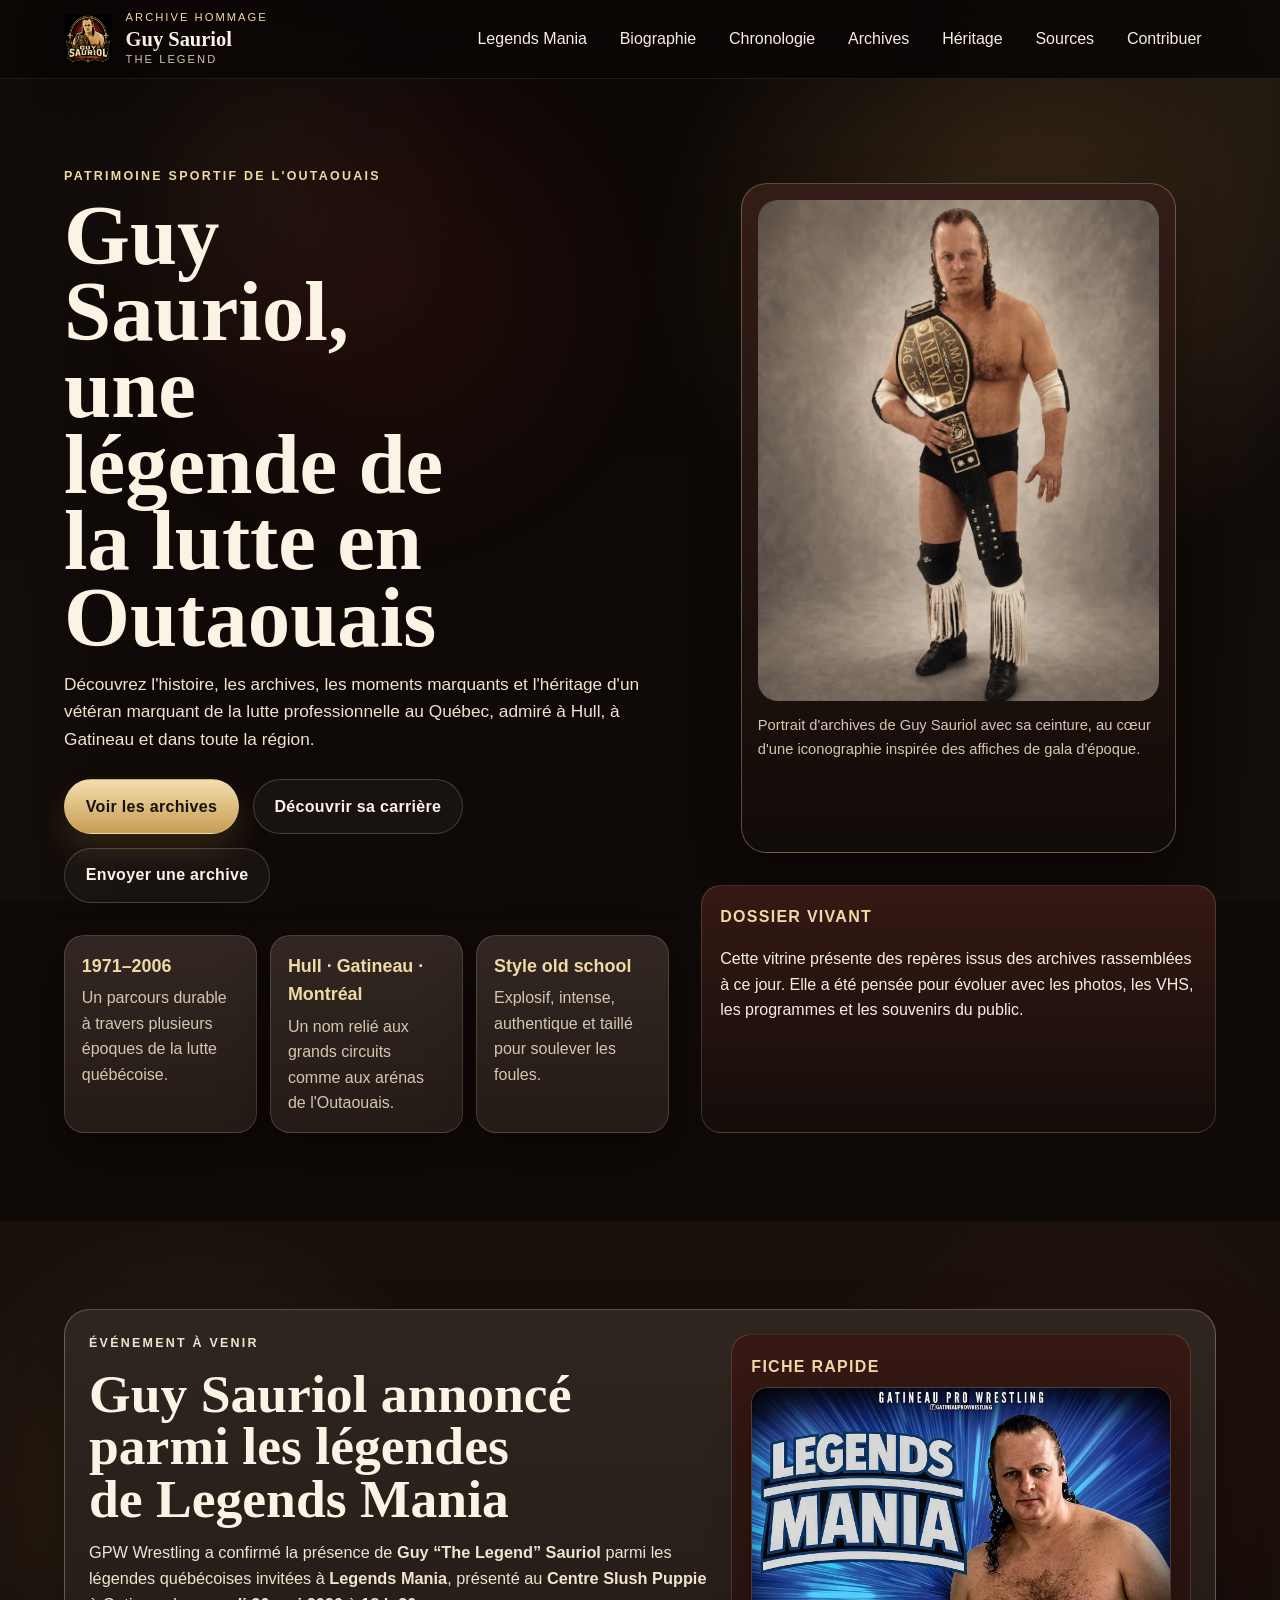
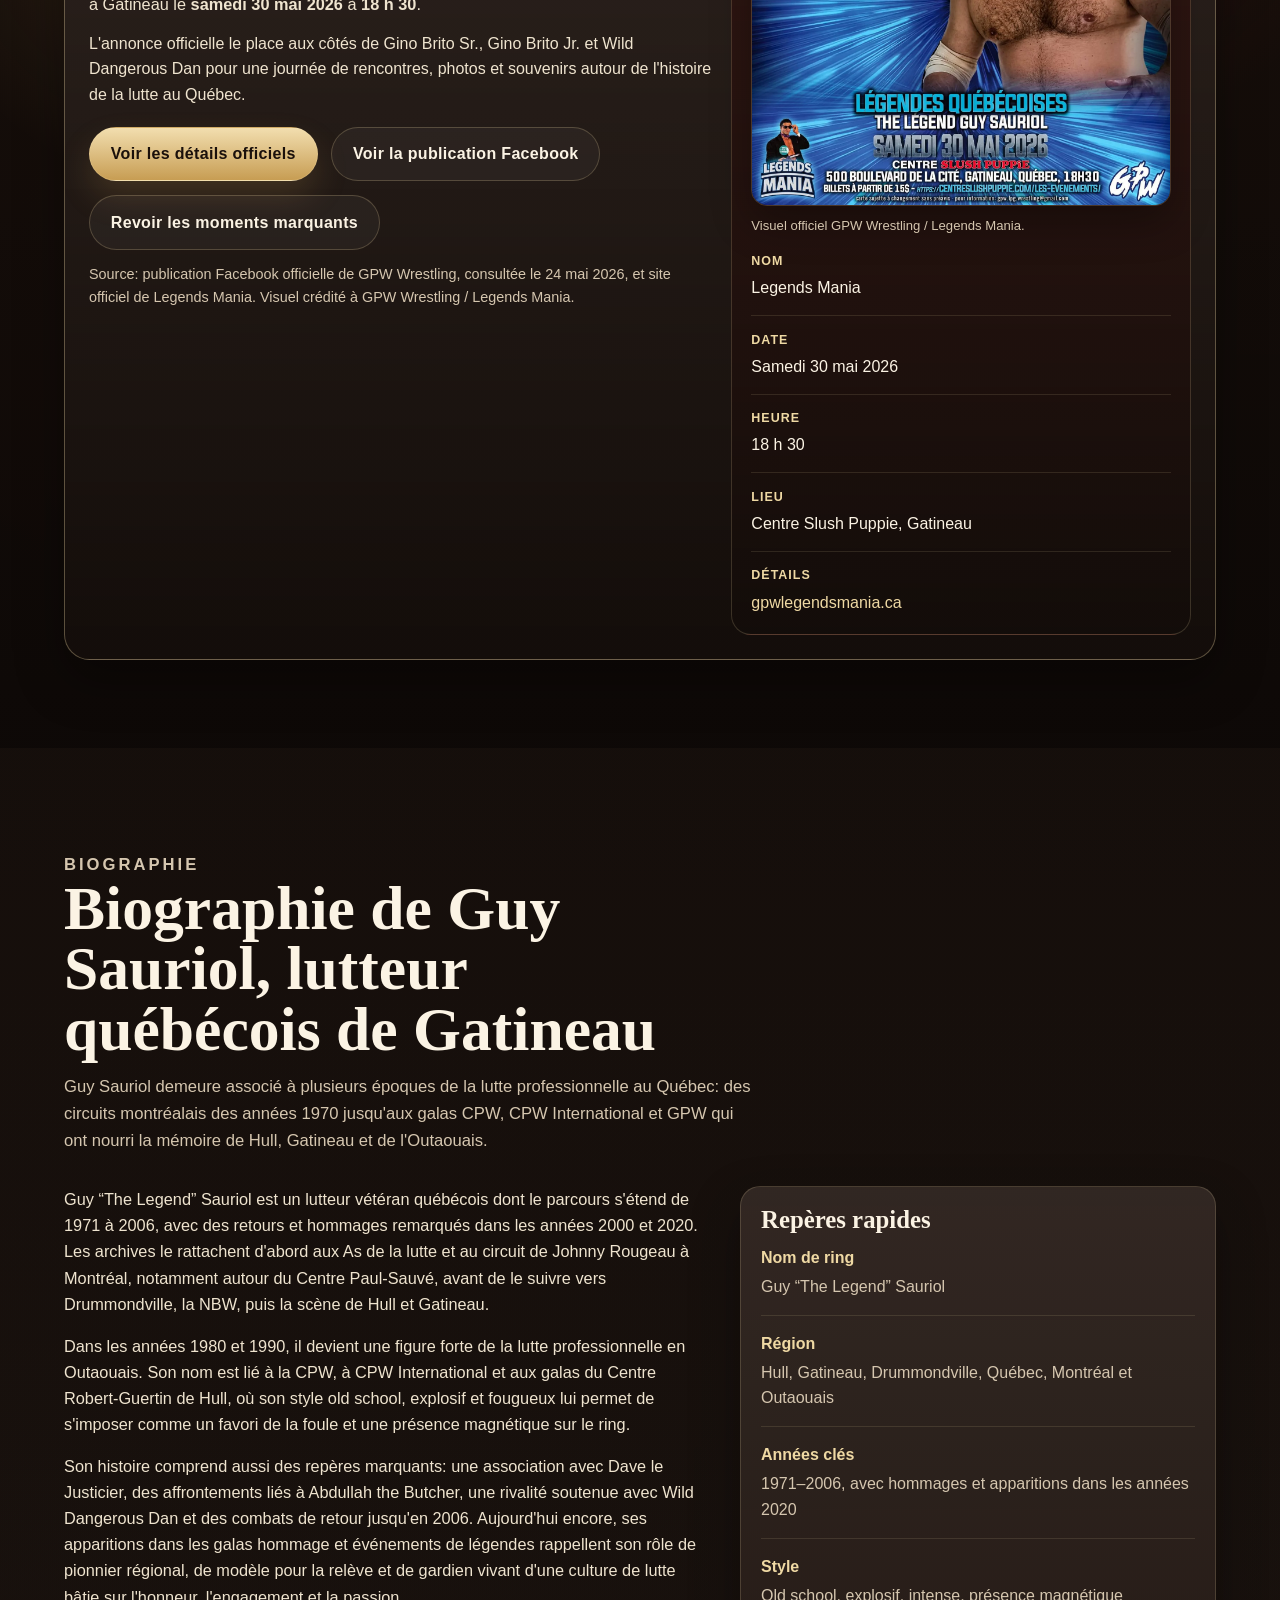
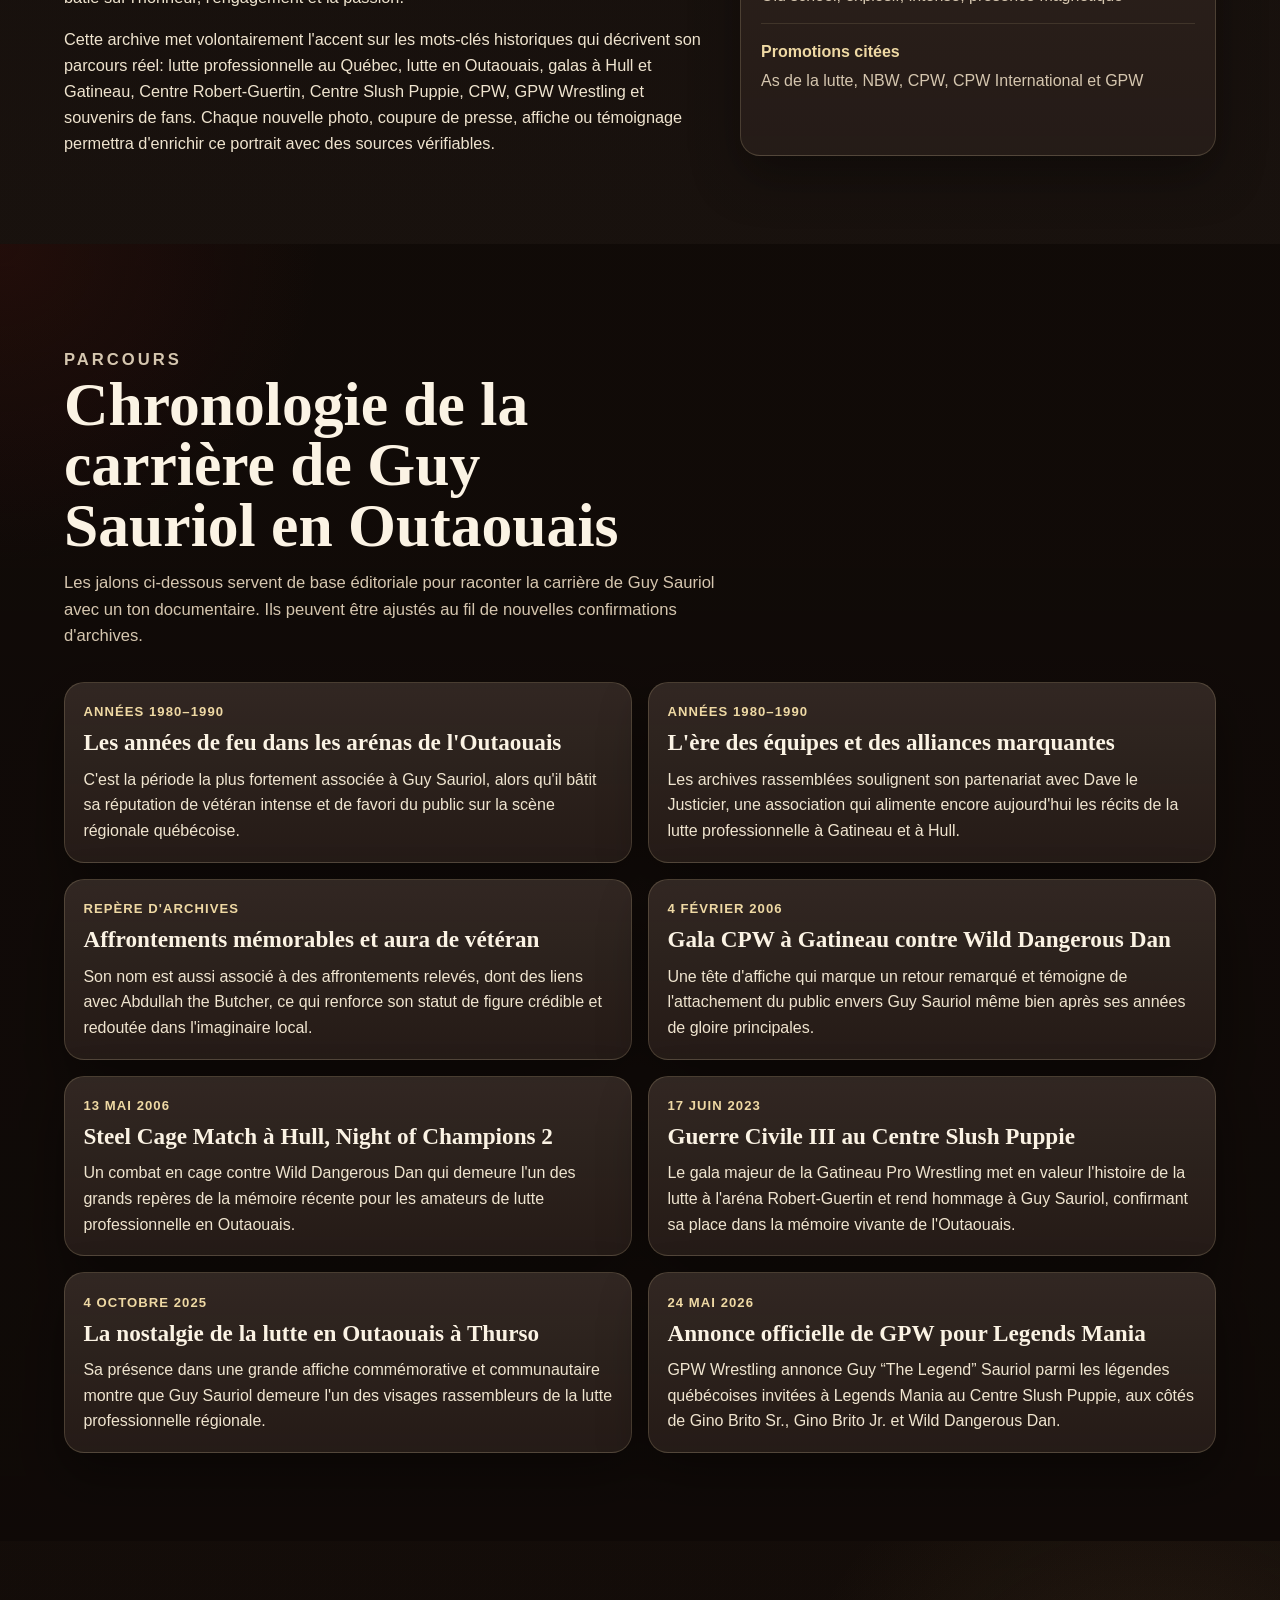
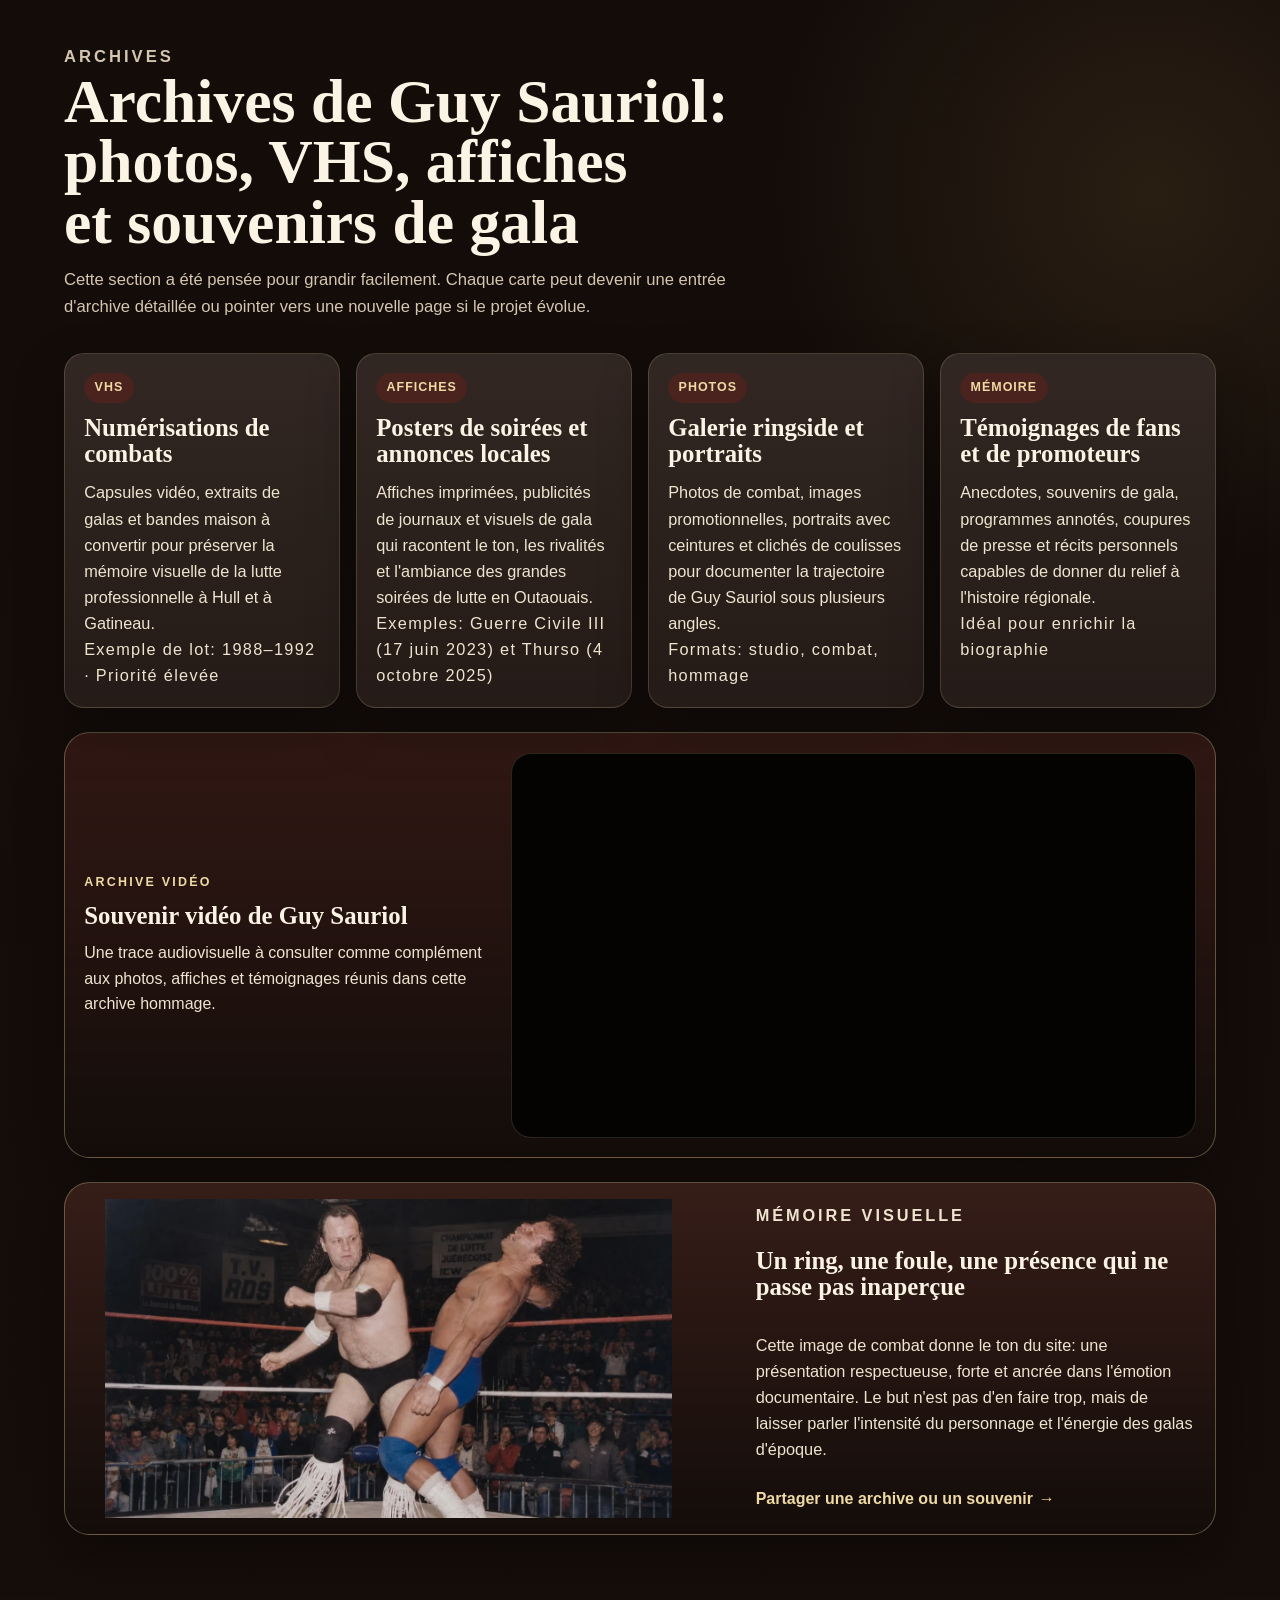
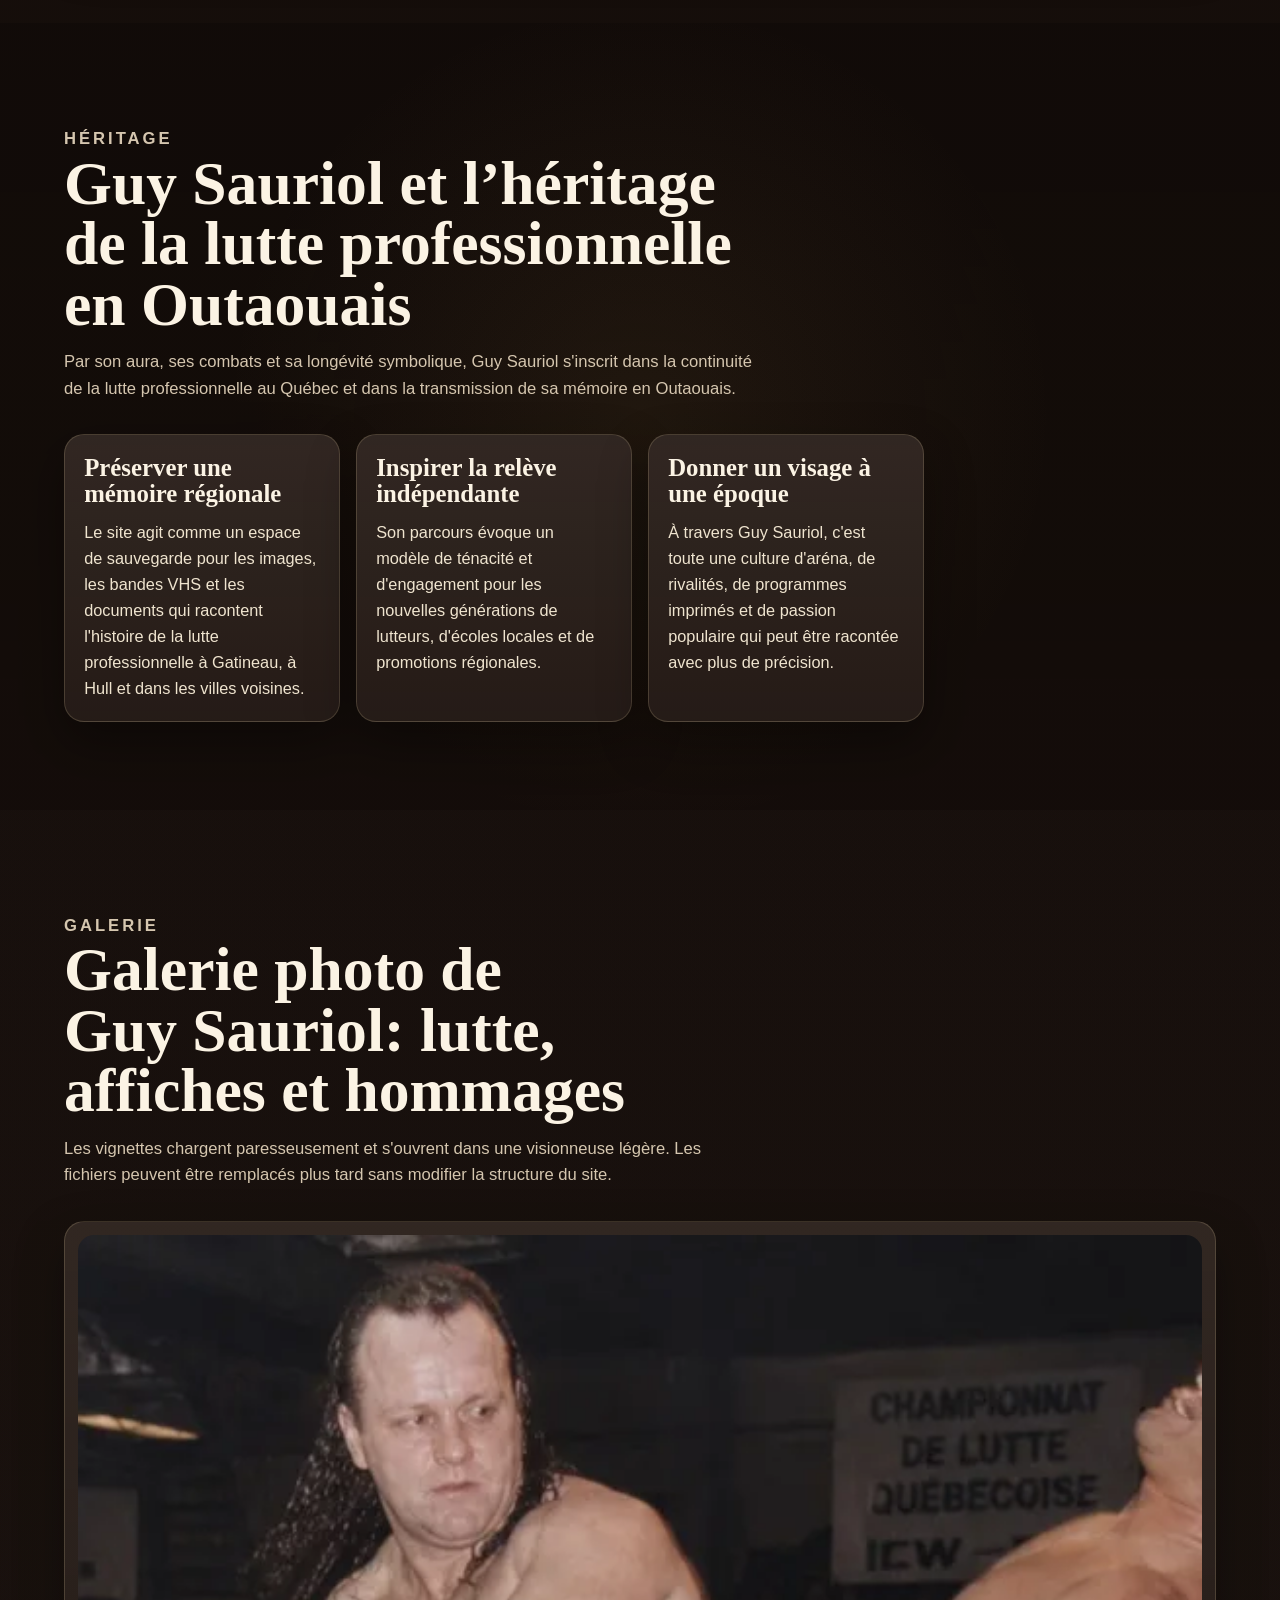
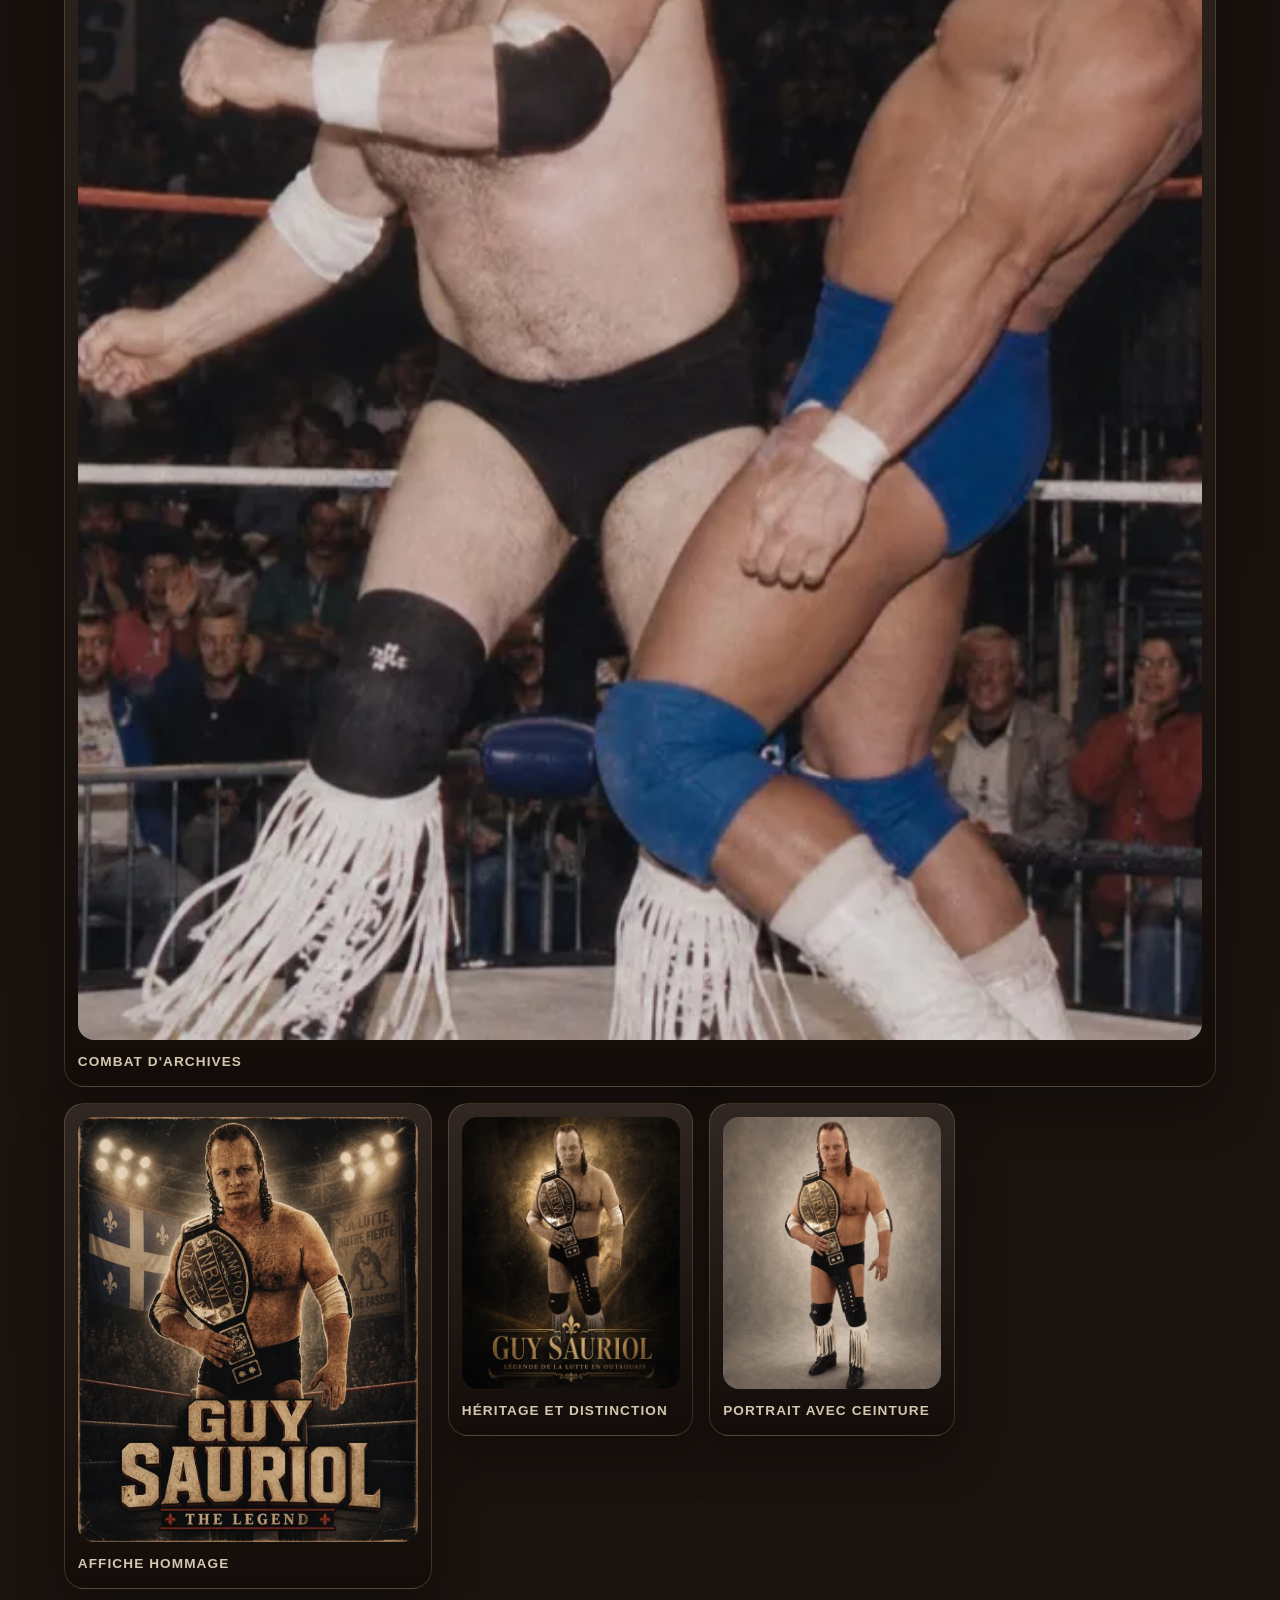
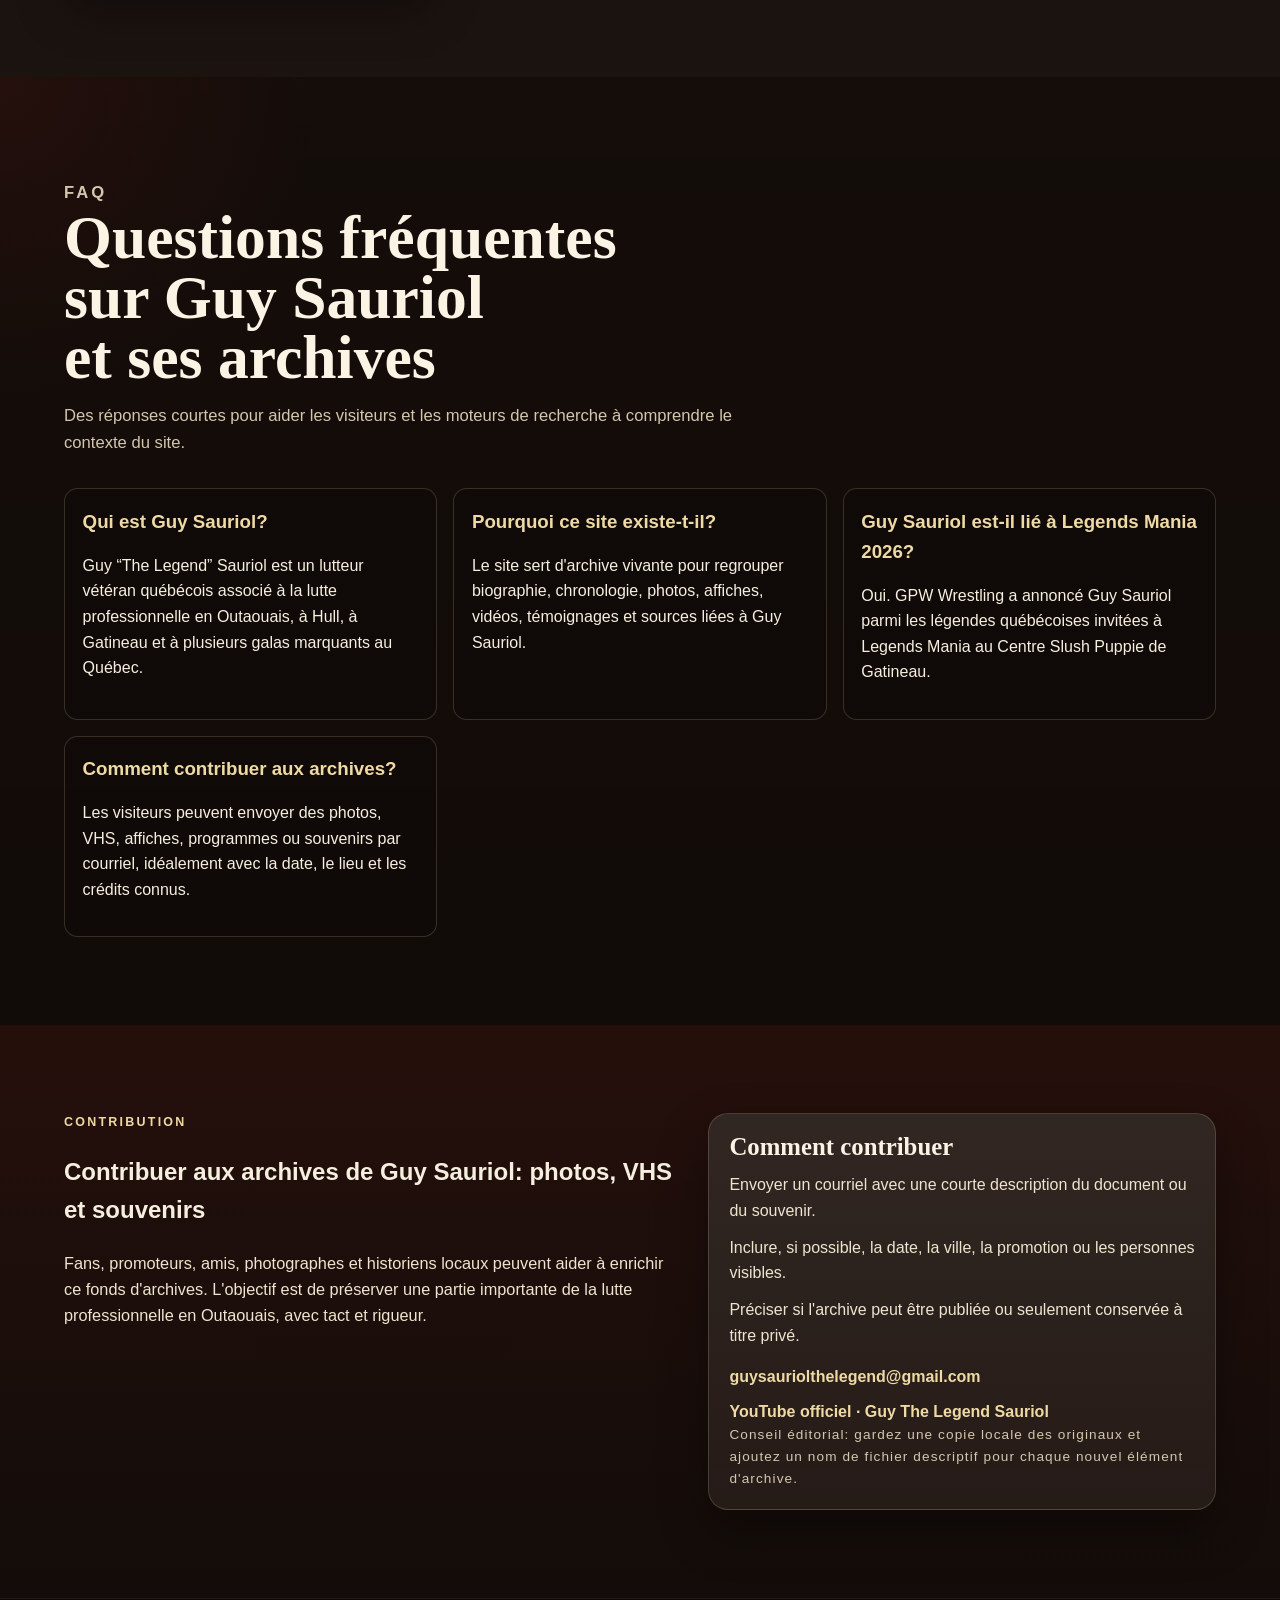
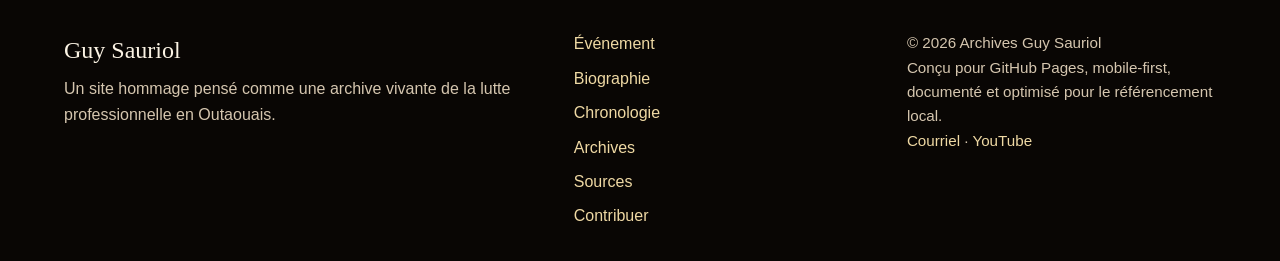
==== commit 505a460d: "feat: improve SEO structure" ====
--- a/index.html
+++ b/index.html
@@ -3,7 +3,6 @@
   <head>
     <meta charset="utf-8">
     <meta name="viewport" content="width=device-width, initial-scale=1">
-    <!-- SEO: Remplacez le domaine d'exemple dans les balises absolues ci-dessous par votre URL GitHub Pages finale ou votre domaine personnalisé. -->
     <title>Guy Sauriol | Légende de la lutte en Outaouais</title>
     <meta
       name="description"
@@ -12,10 +11,10 @@
     <meta name="robots" content="index,follow,max-image-preview:large">
     <meta name="author" content="Archives Guy Sauriol">
     <meta name="theme-color" content="#140d0a">
-    <link rel="canonical" href="https://example.github.io/guy-sauriol/">
+    <link rel="canonical" href="https://www.guysauriol.ca/">
     <link rel="icon" type="image/png" href="assets/images/favicon.png">
     <link rel="apple-touch-icon" href="assets/images/favicon.png">
-    <link rel="preload" as="image" href="assets/images/portrait-guy-sauriol.jpg">
+    <link rel="preload" as="image" href="assets/images/portrait-guy-sauriol.webp">
     <meta property="og:locale" content="fr_CA">
     <meta property="og:type" content="website">
     <meta property="og:title" content="Guy Sauriol | Légende de la lutte en Outaouais">
@@ -23,10 +22,10 @@
       property="og:description"
       content="Une vitrine patrimoniale et documentaire dédiée à Guy Sauriol, vétéran marquant de la lutte professionnelle au Québec."
     >
-    <meta property="og:url" content="https://example.github.io/guy-sauriol/">
+    <meta property="og:url" content="https://www.guysauriol.ca/">
     <meta
       property="og:image"
-      content="https://example.github.io/guy-sauriol/assets/images/og-guy-sauriol.jpg"
+      content="https://www.guysauriol.ca/assets/images/og-guy-sauriol.jpg"
     >
     <meta property="og:image:width" content="1200">
     <meta property="og:image:height" content="675">
@@ -39,7 +38,7 @@
     >
     <meta
       name="twitter:image"
-      content="https://example.github.io/guy-sauriol/assets/images/og-guy-sauriol.jpg"
+      content="https://www.guysauriol.ca/assets/images/og-guy-sauriol.jpg"
     >
     <link rel="stylesheet" href="assets/css/style.css">
     <script defer src="assets/js/main.js"></script>
@@ -47,82 +46,136 @@
       {
         "@context": "https://schema.org",
         "@graph": [
-          {
-            "@type": "WebSite",
-            "@id": "https://example.github.io/guy-sauriol/#website",
-            "url": "https://example.github.io/guy-sauriol/",
-            "name": "Guy Sauriol | Archive hommage",
-            "inLanguage": "fr-CA",
-            "description": "Site hommage consacré à Guy Sauriol, légende de la lutte en Outaouais."
-          },
-          {
-            "@type": "Person",
-            "@id": "https://example.github.io/guy-sauriol/#person",
-            "name": "Guy Sauriol",
-            "alternateName": "Guy \"The Legend\" Sauriol",
-            "jobTitle": "Lutteur professionnel vétéran",
-            "description": "Figure marquante de la lutte professionnelle au Québec, actif de 1971 à 2006 et particulièrement associé à l'Outaouais, à Hull et à Gatineau.",
-            "email": "mailto:guysauriolthelegend@gmail.com",
-            "homeLocation": {
-              "@type": "Place",
-              "name": "Outaouais, Québec, Canada"
-            },
-            "knowsAbout": [
-              "Lutte professionnelle",
-              "Lutte professionnelle en Outaouais",
-              "Gatineau",
-              "Hull"
-            ],
-            "sameAs": [
-              "https://www.youtube.com/@GuyTheLegendSauriol"
-            ],
-            "image": "https://example.github.io/guy-sauriol/assets/images/portrait-guy-sauriol.jpg",
-            "subjectOf": {
-              "@id": "https://example.github.io/guy-sauriol/#collection-page"
-            }
-          },
-          {
-            "@type": "CollectionPage",
-            "@id": "https://example.github.io/guy-sauriol/#collection-page",
-            "url": "https://example.github.io/guy-sauriol/",
-            "name": "Archives de Guy Sauriol",
-            "description": "Collection documentaire présentant les repères biographiques, les archives visuelles et l'héritage de Guy Sauriol.",
-            "inLanguage": "fr-CA",
-            "isPartOf": {
-              "@id": "https://example.github.io/guy-sauriol/#website"
-            },
-            "about": {
-              "@id": "https://example.github.io/guy-sauriol/#person"
-            },
-            "primaryImageOfPage": "https://example.github.io/guy-sauriol/assets/images/og-guy-sauriol.jpg"
-          },
-          {
-            "@type": "Event",
-            "@id": "https://www.guysauriol.ca/#event-legends-mania-2026",
-            "name": "Legends Mania",
-            "startDate": "2026-05-30T18:30:00-04:00",
-            "eventStatus": "https://schema.org/EventScheduled",
-            "eventAttendanceMode": "https://schema.org/OfflineEventAttendanceMode",
-            "url": "https://www.gpwlegendsmania.ca/",
-            "image": "https://www.guysauriol.ca/assets/images/gpw-legends-mania-guy-sauriol-2026.jpg",
-            "description": "Gala Legends Mania de la GPW au Centre Slush Puppie à Gatineau, avec Guy Sauriol parmi les légendes québécoises annoncées.",
-            "location": {
-              "@type": "Place",
-              "name": "Centre Slush Puppie",
-              "address": {
-                "@type": "PostalAddress",
-                "addressLocality": "Gatineau",
-                "addressRegion": "QC",
-                "addressCountry": "CA"
-              }
-            },
-            "organizer": {
-              "@type": "Organization",
-              "name": "Gatineau Pro Wrestling"
-            }
-          }
+                {
+                        "@type": "WebSite",
+                        "@id": "https://www.guysauriol.ca/#website",
+                        "url": "https://www.guysauriol.ca/",
+                        "name": "Guy Sauriol | Archive hommage",
+                        "inLanguage": "fr-CA",
+                        "description": "Site hommage consacré à Guy Sauriol, légende de la lutte en Outaouais."
+                },
+                {
+                        "@type": "Person",
+                        "@id": "https://www.guysauriol.ca/#person",
+                        "name": "Guy Sauriol",
+                        "alternateName": "Guy \"The Legend\" Sauriol",
+                        "jobTitle": "Lutteur professionnel vétéran",
+                        "description": "Figure marquante de la lutte professionnelle au Québec, actif de 1971 à 2006 et particulièrement associé à l'Outaouais, à Hull et à Gatineau.",
+                        "email": "mailto:guysauriolthelegend@gmail.com",
+                        "homeLocation": {
+                                "@type": "Place",
+                                "name": "Outaouais, Québec, Canada"
+                        },
+                        "knowsAbout": [
+                                "Lutte professionnelle",
+                                "Lutte professionnelle en Outaouais",
+                                "Gatineau",
+                                "Hull"
+                        ],
+                        "sameAs": [
+                                "https://www.youtube.com/@GuyTheLegendSauriol"
+                        ],
+                        "image": "https://www.guysauriol.ca/assets/images/portrait-guy-sauriol.jpg",
+                        "subjectOf": {
+                                "@id": "https://www.guysauriol.ca/#collection-page"
+                        }
+                },
+                {
+                        "@type": "CollectionPage",
+                        "@id": "https://www.guysauriol.ca/#collection-page",
+                        "url": "https://www.guysauriol.ca/",
+                        "name": "Archives de Guy Sauriol",
+                        "description": "Collection documentaire présentant les repères biographiques, les archives visuelles et l'héritage de Guy Sauriol.",
+                        "inLanguage": "fr-CA",
+                        "isPartOf": {
+                                "@id": "https://www.guysauriol.ca/#website"
+                        },
+                        "about": {
+                                "@id": "https://www.guysauriol.ca/#person"
+                        },
+                        "primaryImageOfPage": "https://www.guysauriol.ca/assets/images/og-guy-sauriol.jpg"
+                },
+                {
+                        "@type": "Event",
+                        "@id": "https://www.guysauriol.ca/#event-legends-mania-2026",
+                        "name": "Legends Mania",
+                        "startDate": "2026-05-30T18:30:00-04:00",
+                        "eventStatus": "https://schema.org/EventScheduled",
+                        "eventAttendanceMode": "https://schema.org/OfflineEventAttendanceMode",
+                        "url": "https://www.gpwlegendsmania.ca/",
+                        "image": "https://www.guysauriol.ca/assets/images/gpw-legends-mania-guy-sauriol-2026.jpg",
+                        "description": "Gala Legends Mania de la GPW au Centre Slush Puppie à Gatineau, avec Guy Sauriol parmi les légendes québécoises annoncées.",
+                        "location": {
+                                "@type": "Place",
+                                "name": "Centre Slush Puppie",
+                                "address": {
+                                        "@type": "PostalAddress",
+                                        "addressLocality": "Gatineau",
+                                        "addressRegion": "QC",
+                                        "addressCountry": "CA"
+                                }
+                        },
+                        "organizer": {
+                                "@type": "Organization",
+                                "name": "Gatineau Pro Wrestling"
+                        }
+                },
+                {
+                        "@type": "FAQPage",
+                        "@id": "https://www.guysauriol.ca/#faq",
+                        "inLanguage": "fr-CA",
+                        "isPartOf": {
+                                "@id": "https://www.guysauriol.ca/#website"
+                        },
+                        "mainEntity": [
+                                {
+                                        "@type": "Question",
+                                        "name": "Qui est Guy Sauriol?",
+                                        "acceptedAnswer": {
+                                                "@type": "Answer",
+                                                "text": "Guy “The Legend” Sauriol est un lutteur vétéran québécois associé à la lutte professionnelle en Outaouais, à Hull, à Gatineau et à plusieurs galas marquants au Québec."
+                                        }
+                                },
+                                {
+                                        "@type": "Question",
+                                        "name": "Pourquoi ce site existe-t-il?",
+                                        "acceptedAnswer": {
+                                                "@type": "Answer",
+                                                "text": "Le site sert d'archive vivante pour regrouper biographie, chronologie, photos, affiches, vidéos, témoignages et sources liées à Guy Sauriol."
+                                        }
+                                },
+                                {
+                                        "@type": "Question",
+                                        "name": "Guy Sauriol est-il lié à Legends Mania 2026?",
+                                        "acceptedAnswer": {
+                                                "@type": "Answer",
+                                                "text": "Oui. GPW Wrestling a annoncé Guy Sauriol parmi les légendes québécoises invitées à Legends Mania au Centre Slush Puppie de Gatineau."
+                                        }
+                                },
+                                {
+                                        "@type": "Question",
+                                        "name": "Comment contribuer aux archives?",
+                                        "acceptedAnswer": {
+                                                "@type": "Answer",
+                                                "text": "Les visiteurs peuvent envoyer des photos, VHS, affiches, programmes ou souvenirs par courriel, idéalement avec la date, le lieu et les crédits connus."
+                                        }
+                                }
+                        ]
+                },
+                {
+                        "@type": "BreadcrumbList",
+                        "@id": "https://www.guysauriol.ca/#breadcrumbs",
+                        "itemListElement": [
+                                {
+                                        "@type": "ListItem",
+                                        "position": 1,
+                                        "name": "Accueil",
+                                        "item": "https://www.guysauriol.ca/"
+                                }
+                        ]
+                }
         ]
-      }
+}
     </script>
   </head>
   <body>
@@ -130,7 +183,7 @@
 
     <header class="site-header" id="top">
       <div class="container header-inner">
-        <a class="brand" href="#top" aria-label="Retour en haut de la page Guy Sauriol">
+        <a class="brand" href="/" aria-label="Retour à l’accueil Guy Sauriol">
           <img
             src="assets/images/logo-guy-sauriol.png"
             width="640"
@@ -155,13 +208,13 @@
 
         <nav class="site-nav" id="site-navigation" aria-label="Navigation principale">
           <ul class="nav-list">
-            <li><a href="#evenement">Événement</a></li>
-            <li><a href="#biographie">Biographie</a></li>
-            <li><a href="#parcours">Parcours</a></li>
-            <li><a href="#archives">Archives</a></li>
-            <li><a href="#heritage">Héritage</a></li>
-            <li><a href="#galerie">Galerie</a></li>
-            <li><a href="#contribution">Contribuer</a></li>
+            <li><a href="/legends-mania-2026.html">Legends Mania</a></li>
+            <li><a href="/biographie.html">Biographie</a></li>
+            <li><a href="/chronologie.html">Chronologie</a></li>
+            <li><a href="/archives.html">Archives</a></li>
+            <li><a href="/#heritage">Héritage</a></li>
+            <li><a href="/sources.html">Sources</a></li>
+            <li><a href="/contribuer.html">Contribuer</a></li>
           </ul>
         </nav>
       </div>
@@ -180,8 +233,9 @@
             </p>
 
             <div class="hero-actions">
-              <a class="button button-primary" href="#archives">Voir les archives</a>
-              <a class="button button-secondary" href="#parcours">Découvrir sa carrière</a>
+              <a class="button button-primary" href="/archives.html">Voir les archives</a>
+              <a class="button button-secondary" href="/biographie.html">Découvrir sa carrière</a>
+              <a class="button button-secondary" href="/contribuer.html">Envoyer une archive</a>
             </div>
 
             <ul class="hero-facts" aria-label="Repères rapides">
@@ -202,12 +256,15 @@
 
           <div class="hero-visual">
             <figure class="hero-card">
-              <img
+              <picture>
+                  <source srcset="assets/images/portrait-guy-sauriol.webp" type="image/webp">
+                  <img
                 src="assets/images/portrait-guy-sauriol.jpg"
                 width="900"
                 height="1124"
                 alt="Portrait de Guy Sauriol debout avec une ceinture de championnat par équipe"
               >
+                </picture>
               <figcaption>
                 Portrait d'archives de Guy Sauriol avec sa ceinture, au cœur d'une iconographie
                 inspirée des affiches de gala d'époque.
@@ -261,7 +318,7 @@
                 >
                   Voir la publication Facebook
                 </a>
-                <a class="button button-secondary" href="#parcours">Revoir les moments marquants</a>
+                <a class="button button-secondary" href="/chronologie.html">Revoir les moments marquants</a>
               </div>
 
               <p class="event-proof">
@@ -274,13 +331,16 @@
               <!-- ÉVÉNEMENT: Mettez à jour ici le titre, la date, l'heure, le lieu et le lien officiel pour le prochain gala. -->
               <p class="note-title">Fiche rapide</p>
               <figure class="event-poster">
-                <img
+                <picture>
+                  <source srcset="assets/images/gpw-legends-mania-guy-sauriol-2026.webp" type="image/webp">
+                  <img
                   src="assets/images/gpw-legends-mania-guy-sauriol-2026.jpg"
                   width="1440"
                   height="1440"
                   loading="lazy"
                   alt="Affiche GPW Legends Mania annonçant Guy Sauriol parmi les légendes québécoises"
                 >
+                </picture>
                 <figcaption>Visuel officiel GPW Wrestling / Legends Mania.</figcaption>
               </figure>
               <dl class="event-meta">
@@ -318,7 +378,7 @@
         <div class="container">
           <div class="section-heading">
             <p class="section-label">Biographie</p>
-            <h2 id="biographie-title">Un vétéran old school qui a marqué les arénas de la région</h2>
+            <h2 id="biographie-title">Biographie de Guy Sauriol, lutteur québécois de Gatineau</h2>
             <p>
               Guy Sauriol demeure associé à plusieurs époques de la lutte professionnelle au Québec:
               des circuits montréalais des années 1970 jusqu'aux galas CPW, CPW International et GPW
@@ -350,6 +410,13 @@
                 pionnier régional, de modèle pour la relève et de gardien vivant d'une culture de
                 lutte bâtie sur l'honneur, l'engagement et la passion.
               </p>
+              <p>
+                Cette archive met volontairement l'accent sur les mots-clés historiques qui décrivent
+                son parcours réel: lutte professionnelle au Québec, lutte en Outaouais, galas à Hull
+                et Gatineau, Centre Robert-Guertin, Centre Slush Puppie, CPW, GPW Wrestling et
+                souvenirs de fans. Chaque nouvelle photo, coupure de presse, affiche ou témoignage
+                permettra d'enrichir ce portrait avec des sources vérifiables.
+              </p>
             </div>
 
             <aside class="info-panel" aria-labelledby="reperes-title">
@@ -385,7 +452,7 @@
         <div class="container">
           <div class="section-heading">
             <p class="section-label">Parcours</p>
-            <h2 id="parcours-title">Une chronologie conçue comme une plaque d'honneur</h2>
+            <h2 id="parcours-title">Chronologie de la carrière de Guy Sauriol en Outaouais</h2>
             <p>
               Les jalons ci-dessous servent de base éditoriale pour raconter la carrière de Guy
               Sauriol avec un ton documentaire. Ils peuvent être ajustés au fil de nouvelles
@@ -472,7 +539,7 @@
         <div class="container">
           <div class="section-heading">
             <p class="section-label">Archives</p>
-            <h2 id="archives-title">Une base pour les photos, les VHS et les souvenirs de gala</h2>
+            <h2 id="archives-title">Archives de Guy Sauriol: photos, VHS, affiches et souvenirs de gala</h2>
             <p>
               Cette section a été pensée pour grandir facilement. Chaque carte peut devenir une
               entrée d'archive détaillée ou pointer vers une nouvelle page si le projet évolue.
@@ -548,13 +615,16 @@
 
           <div class="archive-feature">
             <figure class="feature-media">
-              <img
+              <picture>
+                  <source srcset="assets/images/action-ring-guy-sauriol.webp" type="image/webp">
+                  <img
                 src="assets/images/action-ring-guy-sauriol.jpg"
                 width="1280"
                 height="720"
                 loading="lazy"
                 alt="Guy Sauriol dans le ring lors d'un échange percutant pendant un combat d'archives"
               >
+                </picture>
             </figure>
 
             <div class="feature-copy">
@@ -575,7 +645,7 @@
         <div class="container">
           <div class="section-heading">
             <p class="section-label">Héritage</p>
-            <h2 id="heritage-title">Une influence qui dépasse les résultats et rejoint la culture locale</h2>
+            <h2 id="heritage-title">Guy Sauriol et l’héritage de la lutte professionnelle en Outaouais</h2>
             <p>
               Par son aura, ses combats et sa longévité symbolique, Guy Sauriol s'inscrit dans la
               continuité de la lutte professionnelle au Québec et dans la transmission de sa mémoire
@@ -614,7 +684,7 @@
         <div class="container">
           <div class="section-heading">
             <p class="section-label">Galerie</p>
-            <h2 id="galerie-title">Une galerie responsive pour les photos, les affiches et les hommages</h2>
+            <h2 id="galerie-title">Galerie photo de Guy Sauriol: lutte, affiches et hommages</h2>
             <p>
               Les vignettes chargent paresseusement et s'ouvrent dans une visionneuse légère. Les
               fichiers peuvent être remplacés plus tard sans modifier la structure du site.
@@ -625,71 +695,111 @@
             <!-- CONTENU: Remplacez les images ci-dessous ou ajoutez de nouvelles vignettes avec le même patron de lien .gallery-card. -->
             <a
               class="gallery-card gallery-card-wide"
-              href="assets/images/action-ring-guy-sauriol.jpg"
+              href="assets/images/action-ring-guy-sauriol.webp"
               data-lightbox
               data-caption="Combat d'archives de Guy Sauriol dans le ring devant une foule de gala."
               aria-label="Ouvrir la photo de combat de Guy Sauriol"
             >
-              <img
+              <picture>
+                  <source srcset="assets/images/action-ring-guy-sauriol.webp" type="image/webp">
+                  <img
                 src="assets/images/action-ring-guy-sauriol.jpg"
                 width="1280"
                 height="720"
                 loading="lazy"
                 alt="Guy Sauriol assène un coup dans le ring devant le public"
               >
+                </picture>
               <span class="gallery-caption">Combat d'archives</span>
             </a>
 
             <a
               class="gallery-card"
-              href="assets/images/poster-guy-sauriol.jpg"
+              href="assets/images/poster-guy-sauriol.webp"
               data-lightbox
               data-caption="Affiche hommage de style vintage dédiée à Guy Sauriol."
               aria-label="Ouvrir l'affiche hommage de Guy Sauriol"
             >
-              <img
+              <picture>
+                  <source srcset="assets/images/poster-guy-sauriol.webp" type="image/webp">
+                  <img
                 src="assets/images/poster-guy-sauriol.jpg"
                 width="900"
                 height="1124"
                 loading="lazy"
                 alt="Affiche hommage vintage de Guy Sauriol avec ceinture dans un ring"
               >
+                </picture>
               <span class="gallery-caption">Affiche hommage</span>
             </a>
 
             <a
               class="gallery-card"
-              href="assets/images/legacy-guy-sauriol.jpg"
+              href="assets/images/legacy-guy-sauriol.webp"
               data-lightbox
               data-caption="Visuel hommage aux accents dorés consacré à Guy Sauriol."
               aria-label="Ouvrir le visuel hommage doré de Guy Sauriol"
             >
-              <img
+              <picture>
+                  <source srcset="assets/images/legacy-guy-sauriol.webp" type="image/webp">
+                  <img
                 src="assets/images/legacy-guy-sauriol.jpg"
                 width="900"
                 height="1124"
                 loading="lazy"
                 alt="Visuel hommage doré de Guy Sauriol avec ceinture de championnat"
               >
+                </picture>
               <span class="gallery-caption">Héritage et distinction</span>
             </a>
 
             <a
               class="gallery-card"
-              href="assets/images/portrait-guy-sauriol.jpg"
+              href="assets/images/portrait-guy-sauriol.webp"
               data-lightbox
               data-caption="Portrait de Guy Sauriol avec sa ceinture de championnat par équipe."
               aria-label="Ouvrir le portrait de Guy Sauriol"
             >
-              <img
+              <picture>
+                  <source srcset="assets/images/portrait-guy-sauriol.webp" type="image/webp">
+                  <img
                 src="assets/images/portrait-guy-sauriol.jpg"
                 width="900"
                 height="1124"
                 loading="lazy"
                 alt="Portrait de Guy Sauriol debout avec sa ceinture de championnat"
               >
+                </picture>
               <span class="gallery-caption">Portrait avec ceinture</span>
             </a>
+          </div>
+        </div>
+      </section>
+
+      <section class="section section-dark" id="faq" aria-labelledby="faq-title">
+        <div class="container">
+          <div class="section-heading">
+            <p class="section-label">FAQ</p>
+            <h2 id="faq-title">Questions fréquentes sur Guy Sauriol et ses archives</h2>
+            <p>Des réponses courtes pour aider les visiteurs et les moteurs de recherche à comprendre le contexte du site.</p>
+          </div>
+          <div class="faq-grid">
+            <article class="faq-item">
+              <h3>Qui est Guy Sauriol?</h3>
+              <p>Guy “The Legend” Sauriol est un lutteur vétéran québécois associé à la lutte professionnelle en Outaouais, à Hull, à Gatineau et à plusieurs galas marquants au Québec.</p>
+            </article>
+            <article class="faq-item">
+              <h3>Pourquoi ce site existe-t-il?</h3>
+              <p>Le site sert d'archive vivante pour regrouper biographie, chronologie, photos, affiches, vidéos, témoignages et sources liées à Guy Sauriol.</p>
+            </article>
+            <article class="faq-item">
+              <h3>Guy Sauriol est-il lié à Legends Mania 2026?</h3>
+              <p>Oui. GPW Wrestling a annoncé Guy Sauriol parmi les légendes québécoises invitées à Legends Mania au Centre Slush Puppie de Gatineau.</p>
+            </article>
+            <article class="faq-item">
+              <h3>Comment contribuer aux archives?</h3>
+              <p>Les visiteurs peuvent envoyer des photos, VHS, affiches, programmes ou souvenirs par courriel, idéalement avec la date, le lieu et les crédits connus.</p>
+            </article>
           </div>
         </div>
       </section>
@@ -698,7 +808,7 @@
         <div class="container contribution-layout">
           <div>
             <p class="section-label">Contribution</p>
-            <h2 id="contribution-title">Vous possédez des photos, des cassettes VHS ou des souvenirs?</h2>
+            <h2 id="contribution-title">Contribuer aux archives de Guy Sauriol: photos, VHS et souvenirs</h2>
             <p class="lead-inline">
               Fans, promoteurs, amis, photographes et historiens locaux peuvent aider à enrichir ce
               fonds d'archives. L'objectif est de préserver une partie importante de la lutte
@@ -743,18 +853,18 @@
 
         <nav aria-label="Navigation du pied de page">
           <ul class="footer-nav">
-            <li><a href="#evenement">Événement</a></li>
-            <li><a href="#biographie">Biographie</a></li>
-            <li><a href="#parcours">Parcours</a></li>
-            <li><a href="#archives">Archives</a></li>
-            <li><a href="#galerie">Galerie</a></li>
-            <li><a href="#contribution">Contribuer</a></li>
+            <li><a href="/legends-mania-2026.html">Événement</a></li>
+            <li><a href="/biographie.html">Biographie</a></li>
+            <li><a href="/chronologie.html">Chronologie</a></li>
+            <li><a href="/archives.html">Archives</a></li>
+            <li><a href="/sources.html">Sources</a></li>
+            <li><a href="/contribuer.html">Contribuer</a></li>
           </ul>
         </nav>
 
         <div class="footer-meta">
           <p>© <span id="current-year">2026</span> Archives Guy Sauriol</p>
-          <p>Conçu pour GitHub Pages, mobile-first et prêt à évoluer.</p>
+          <p>Conçu pour GitHub Pages, mobile-first, documenté et optimisé pour le référencement local.</p>
           <p>
             <a href="mailto:guysauriolthelegend@gmail.com">Courriel</a>
             ·
--- a/assets/css/style.css
+++ b/assets/css/style.css
@@ -1067,3 +1067,65 @@
     height: 100%;
   }
 }
+
+
+/* SEO content pages and FAQ */
+.page-hero {
+  padding: 5.5rem 0 3.5rem;
+}
+
+.page-hero .lead {
+  max-width: 52rem;
+}
+
+.content-panel {
+  padding: 1.35rem;
+  border: 1px solid var(--line);
+  border-radius: var(--radius-md);
+  background: rgba(255, 255, 255, 0.045);
+  box-shadow: 0 1rem 2rem rgba(0, 0, 0, 0.18);
+}
+
+.content-panel + .content-panel {
+  margin-top: 1rem;
+}
+
+.content-panel h2,
+.content-panel h3 {
+  margin-top: 0;
+  color: var(--paper-strong);
+}
+
+.content-grid,
+.faq-grid {
+  display: grid;
+  grid-template-columns: repeat(auto-fit, minmax(min(100%, 18rem), 1fr));
+  gap: 1rem;
+}
+
+.faq-item,
+.source-item {
+  padding: 1.1rem;
+  border: 1px solid var(--line);
+  border-radius: var(--radius-sm);
+  background: rgba(0, 0, 0, 0.16);
+}
+
+.faq-item h3,
+.source-item h3 {
+  margin: 0 0 0.45rem;
+  color: var(--gold-soft);
+}
+
+.page-list {
+  padding-left: 1.25rem;
+}
+
+.page-list li + li {
+  margin-top: 0.45rem;
+}
+
+.source-list {
+  display: grid;
+  gap: 1rem;
+}
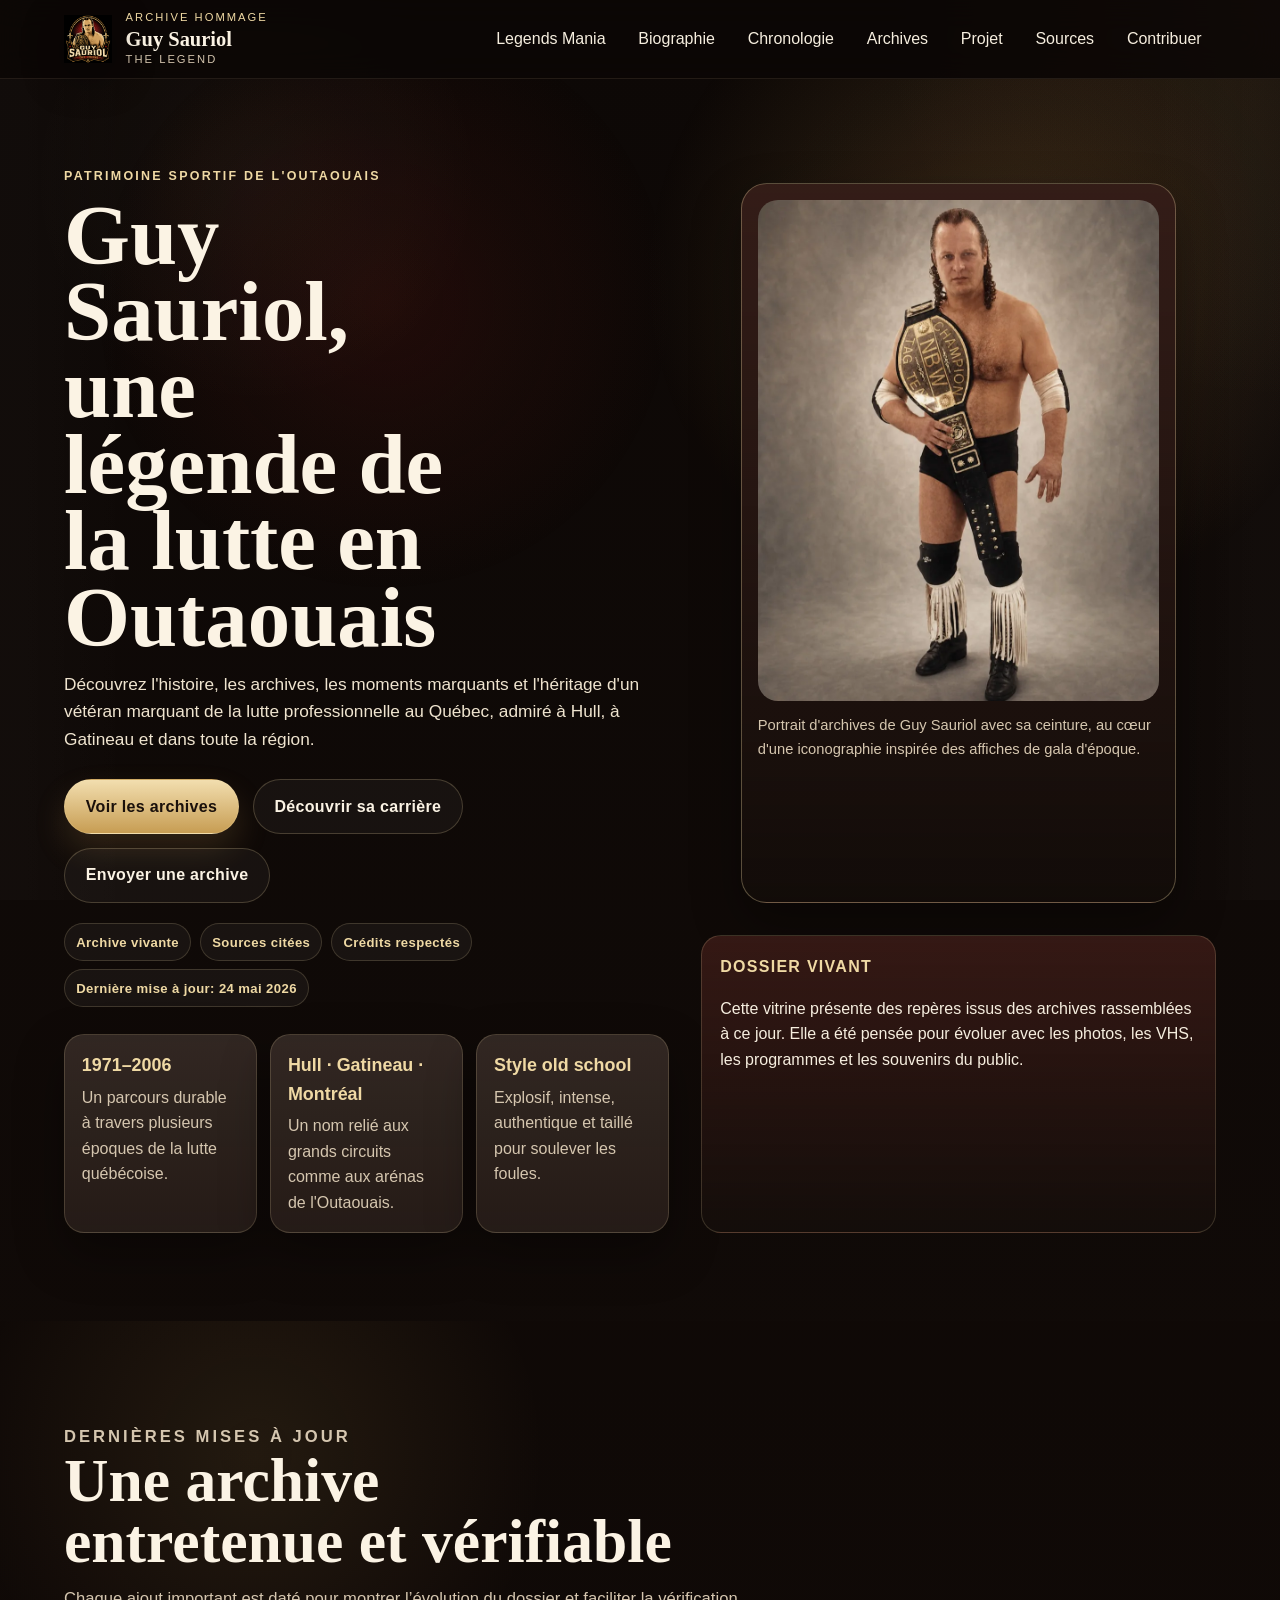
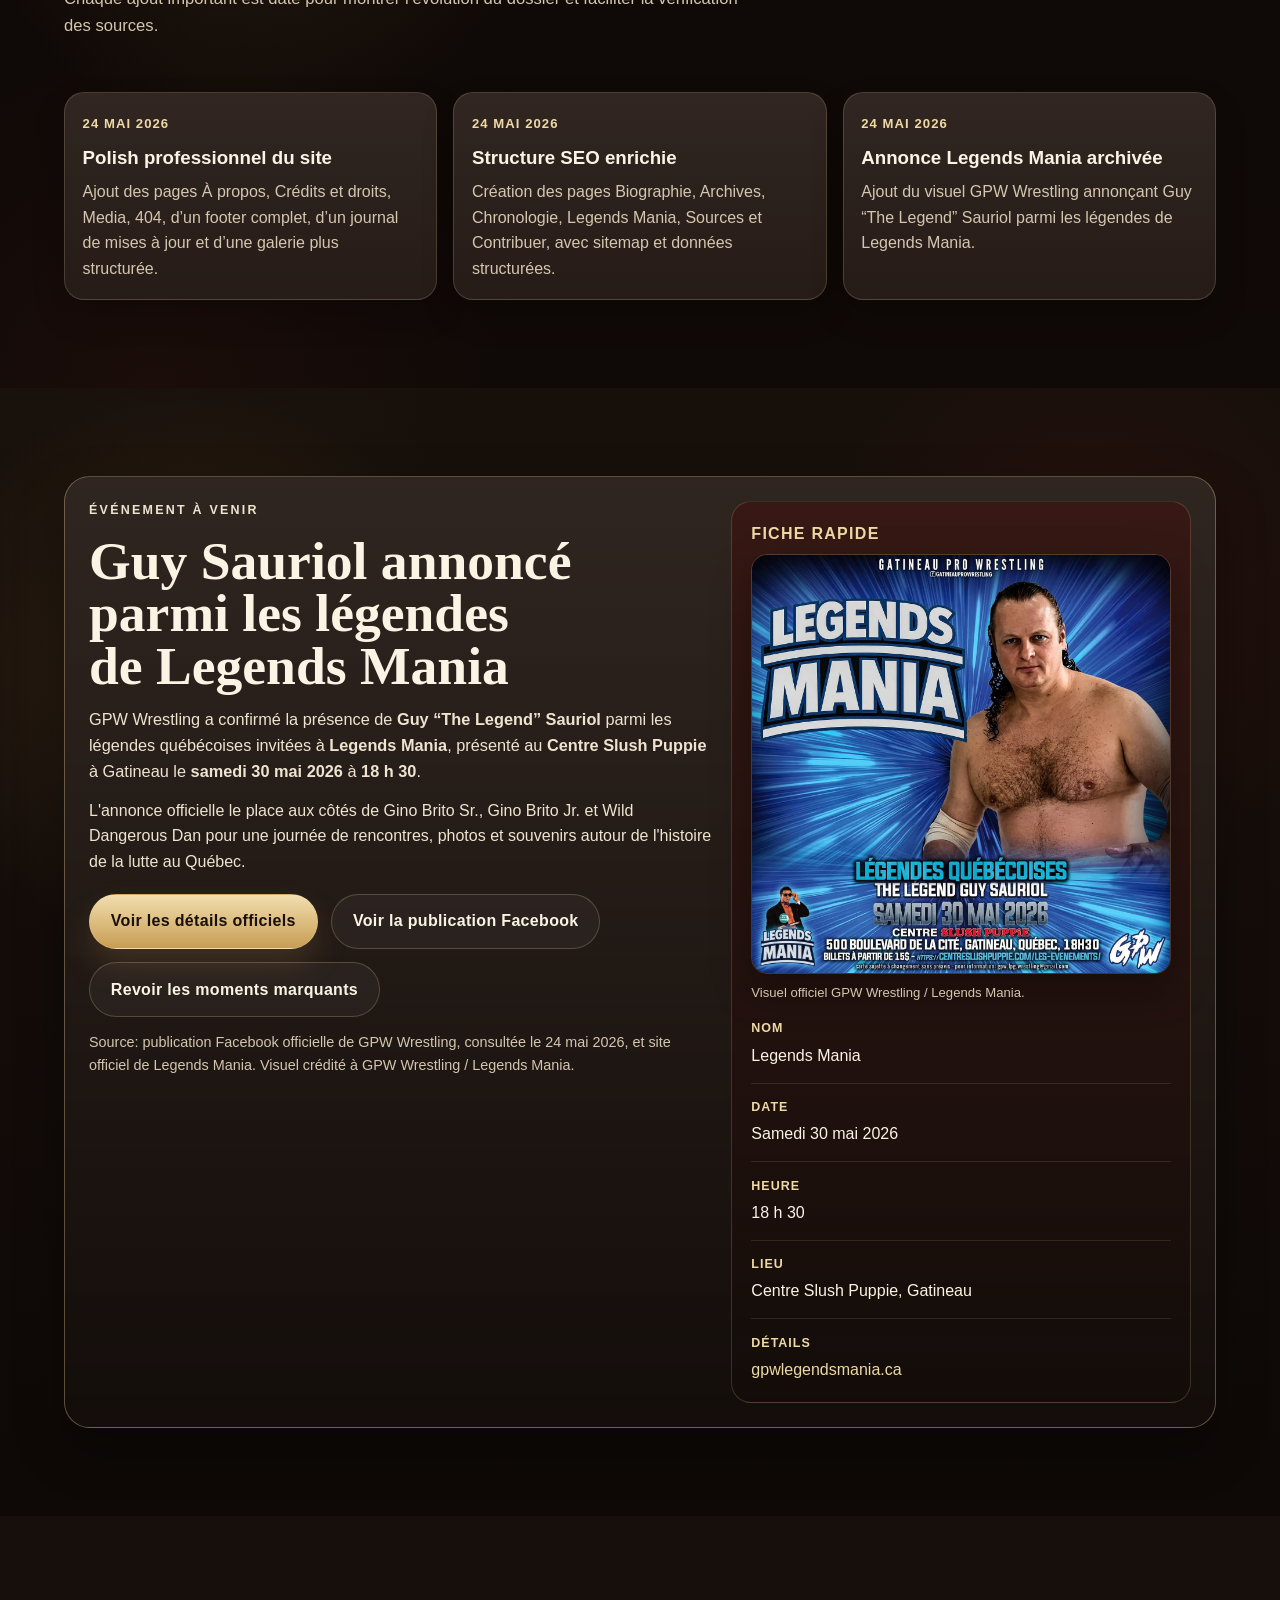
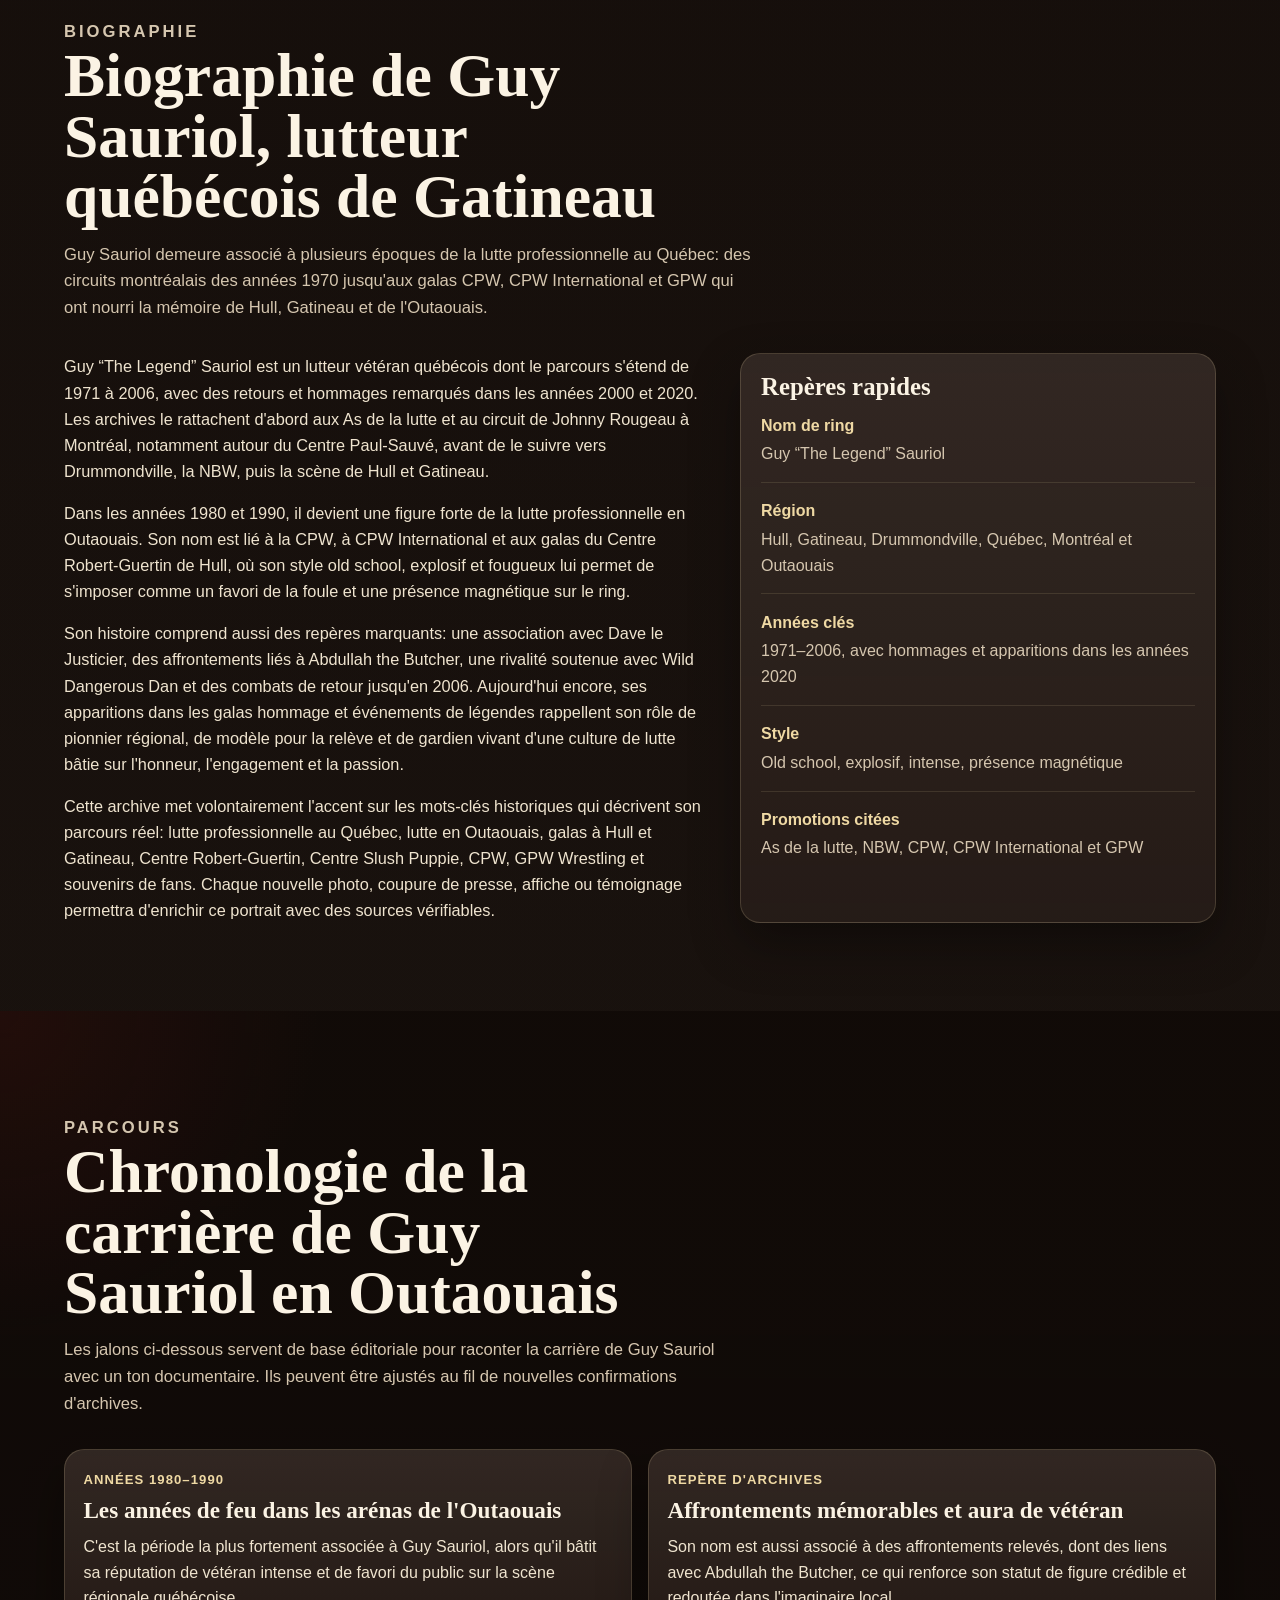
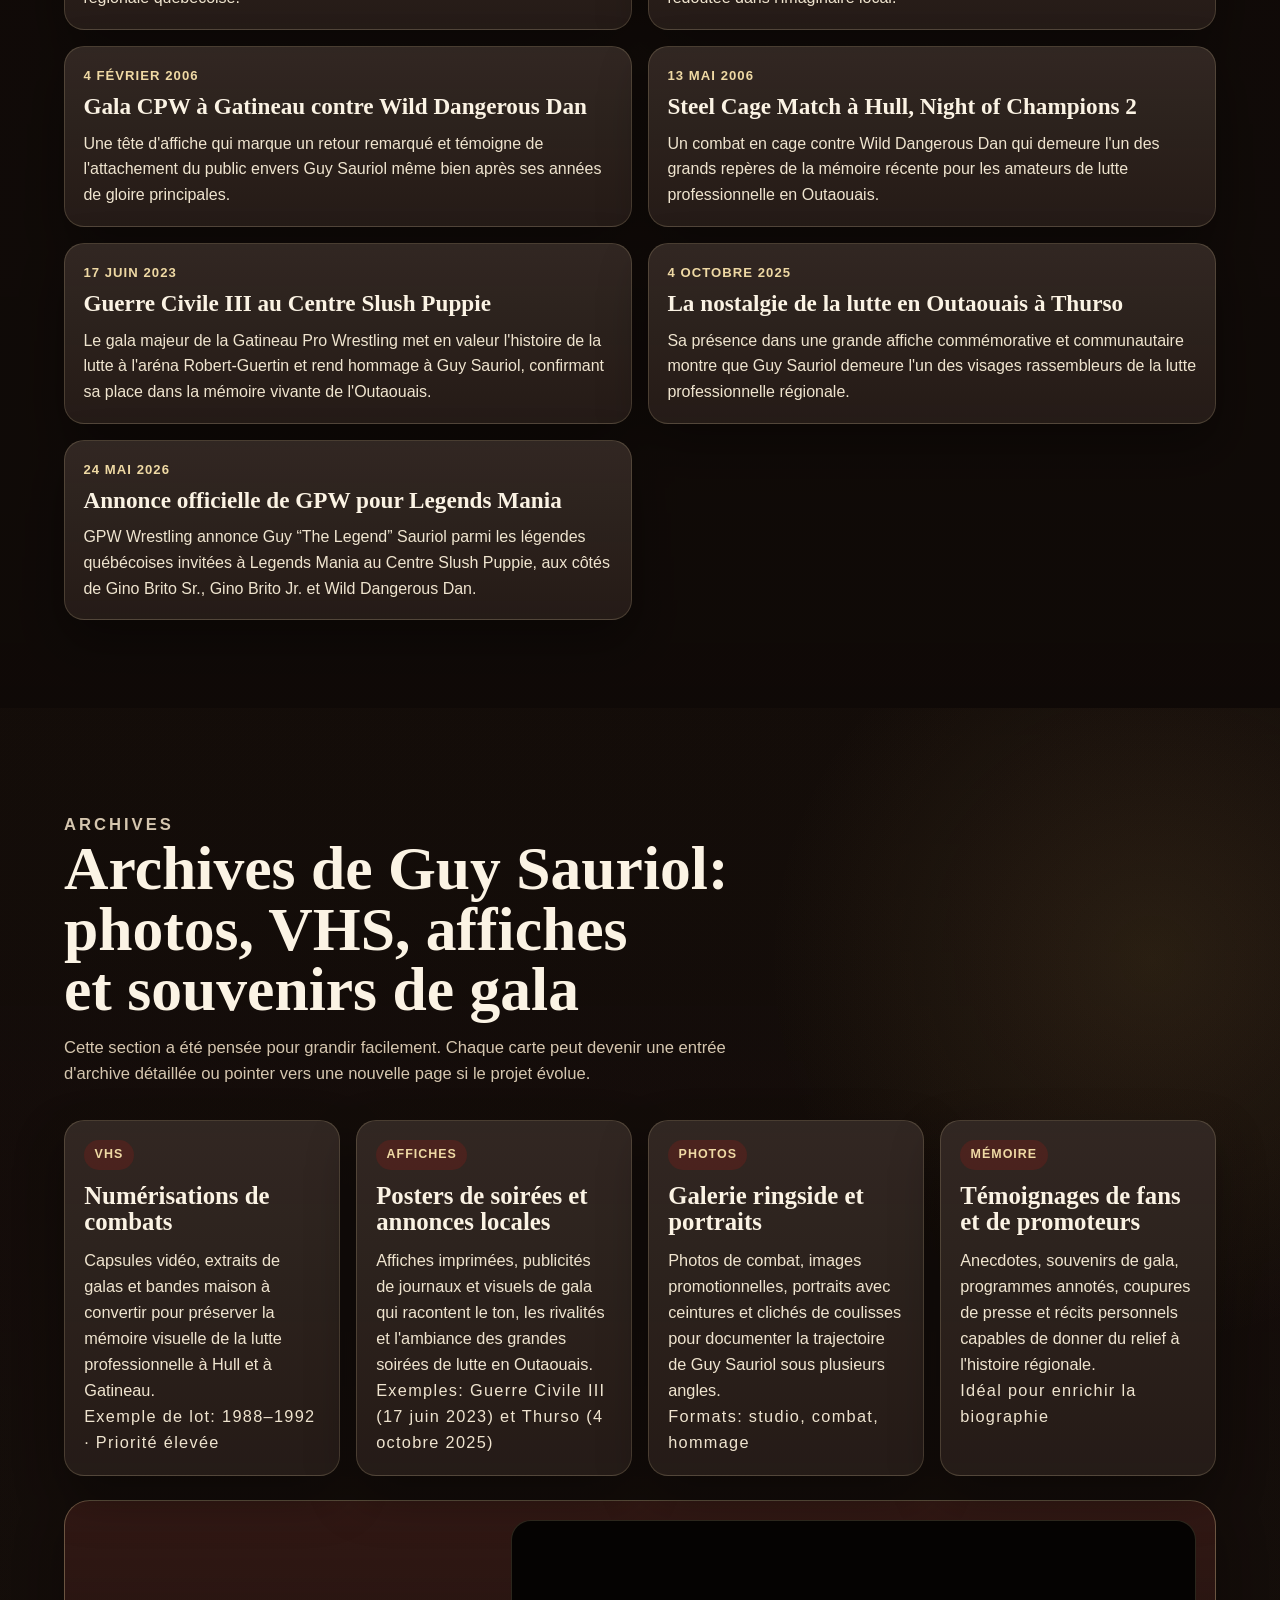
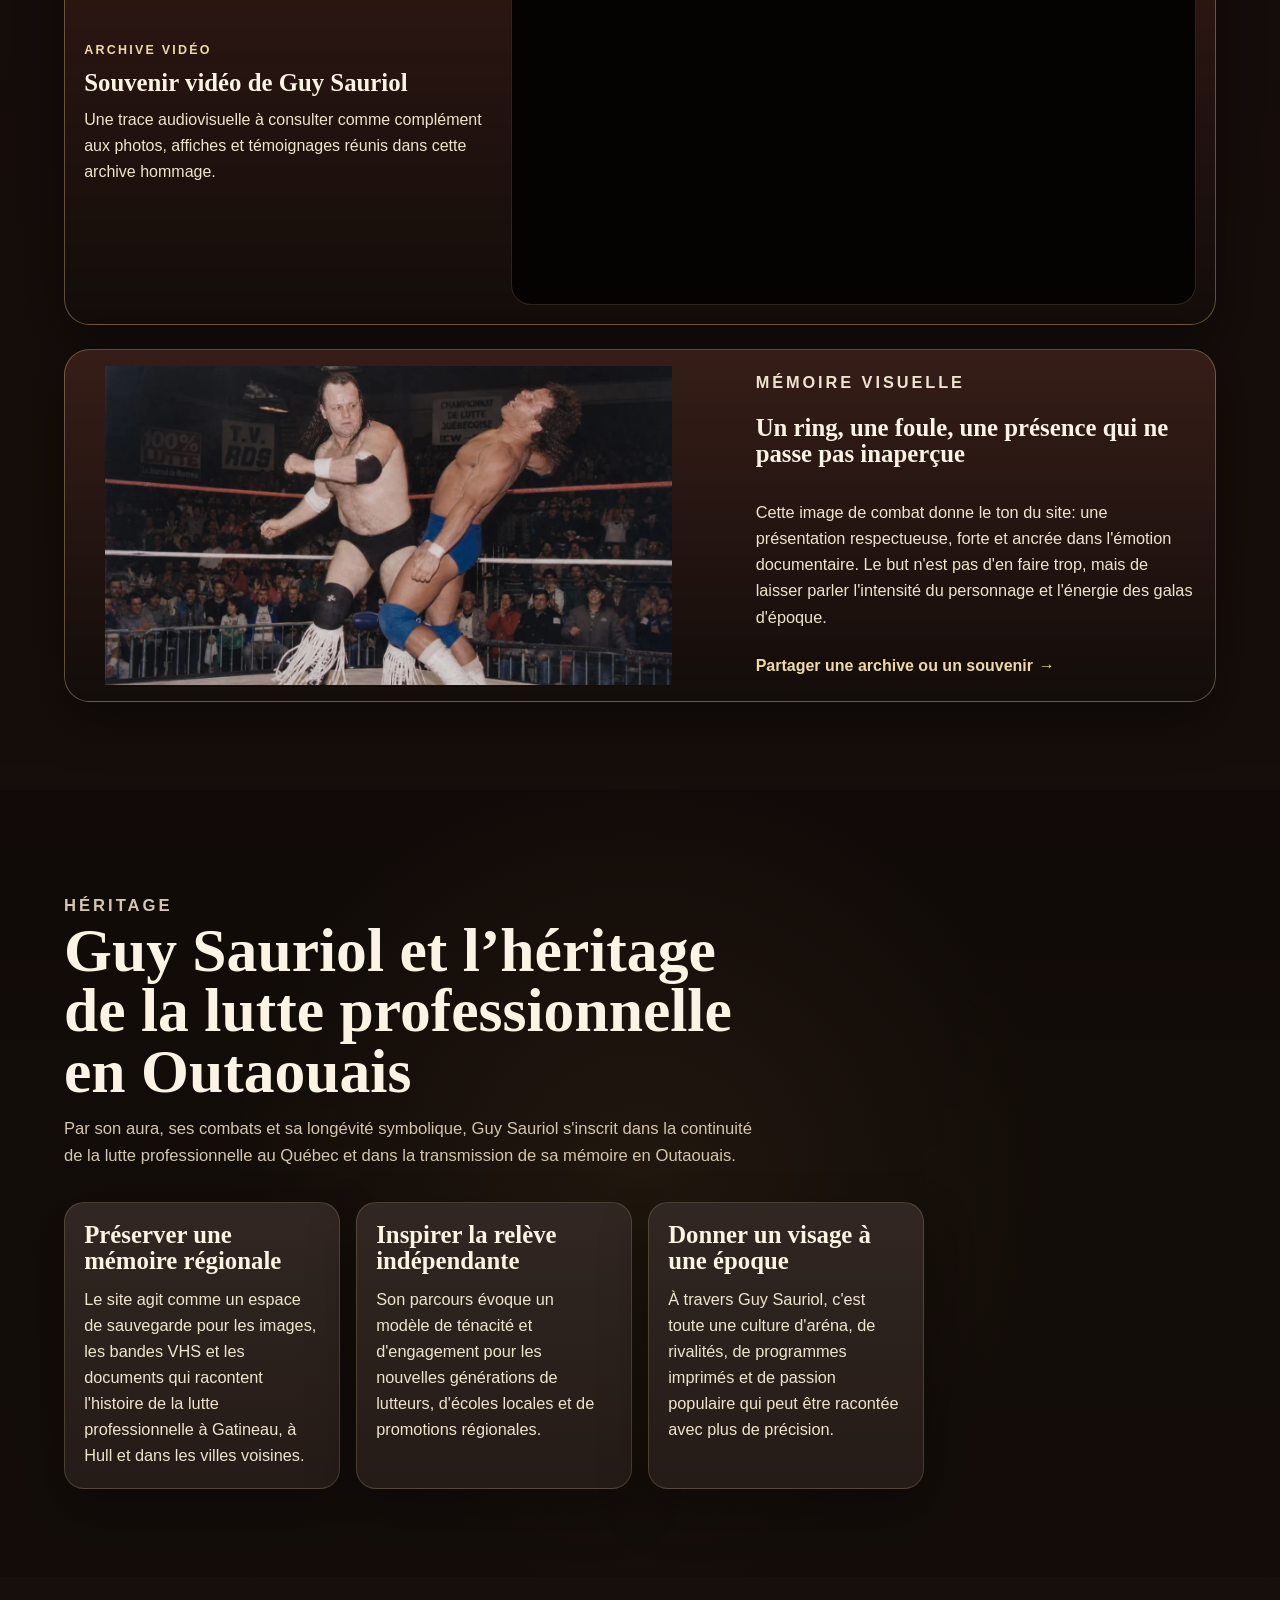
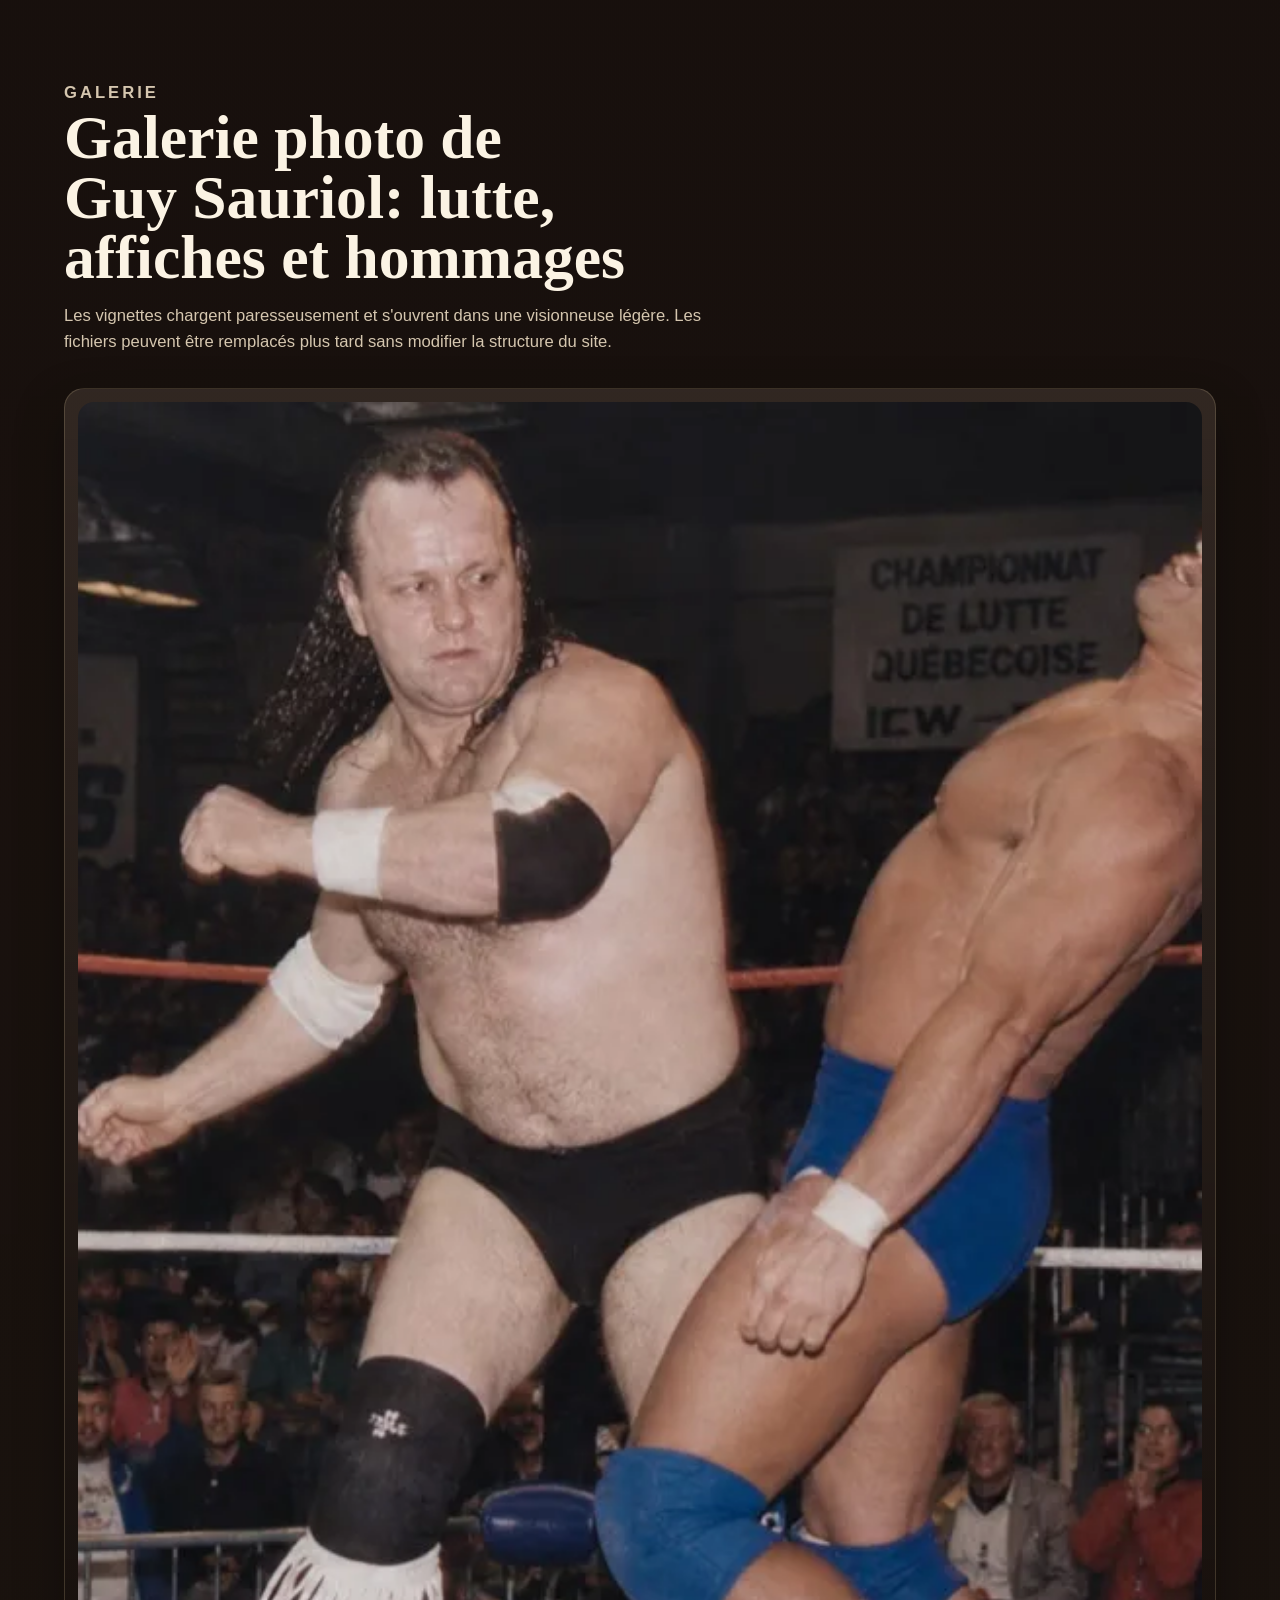
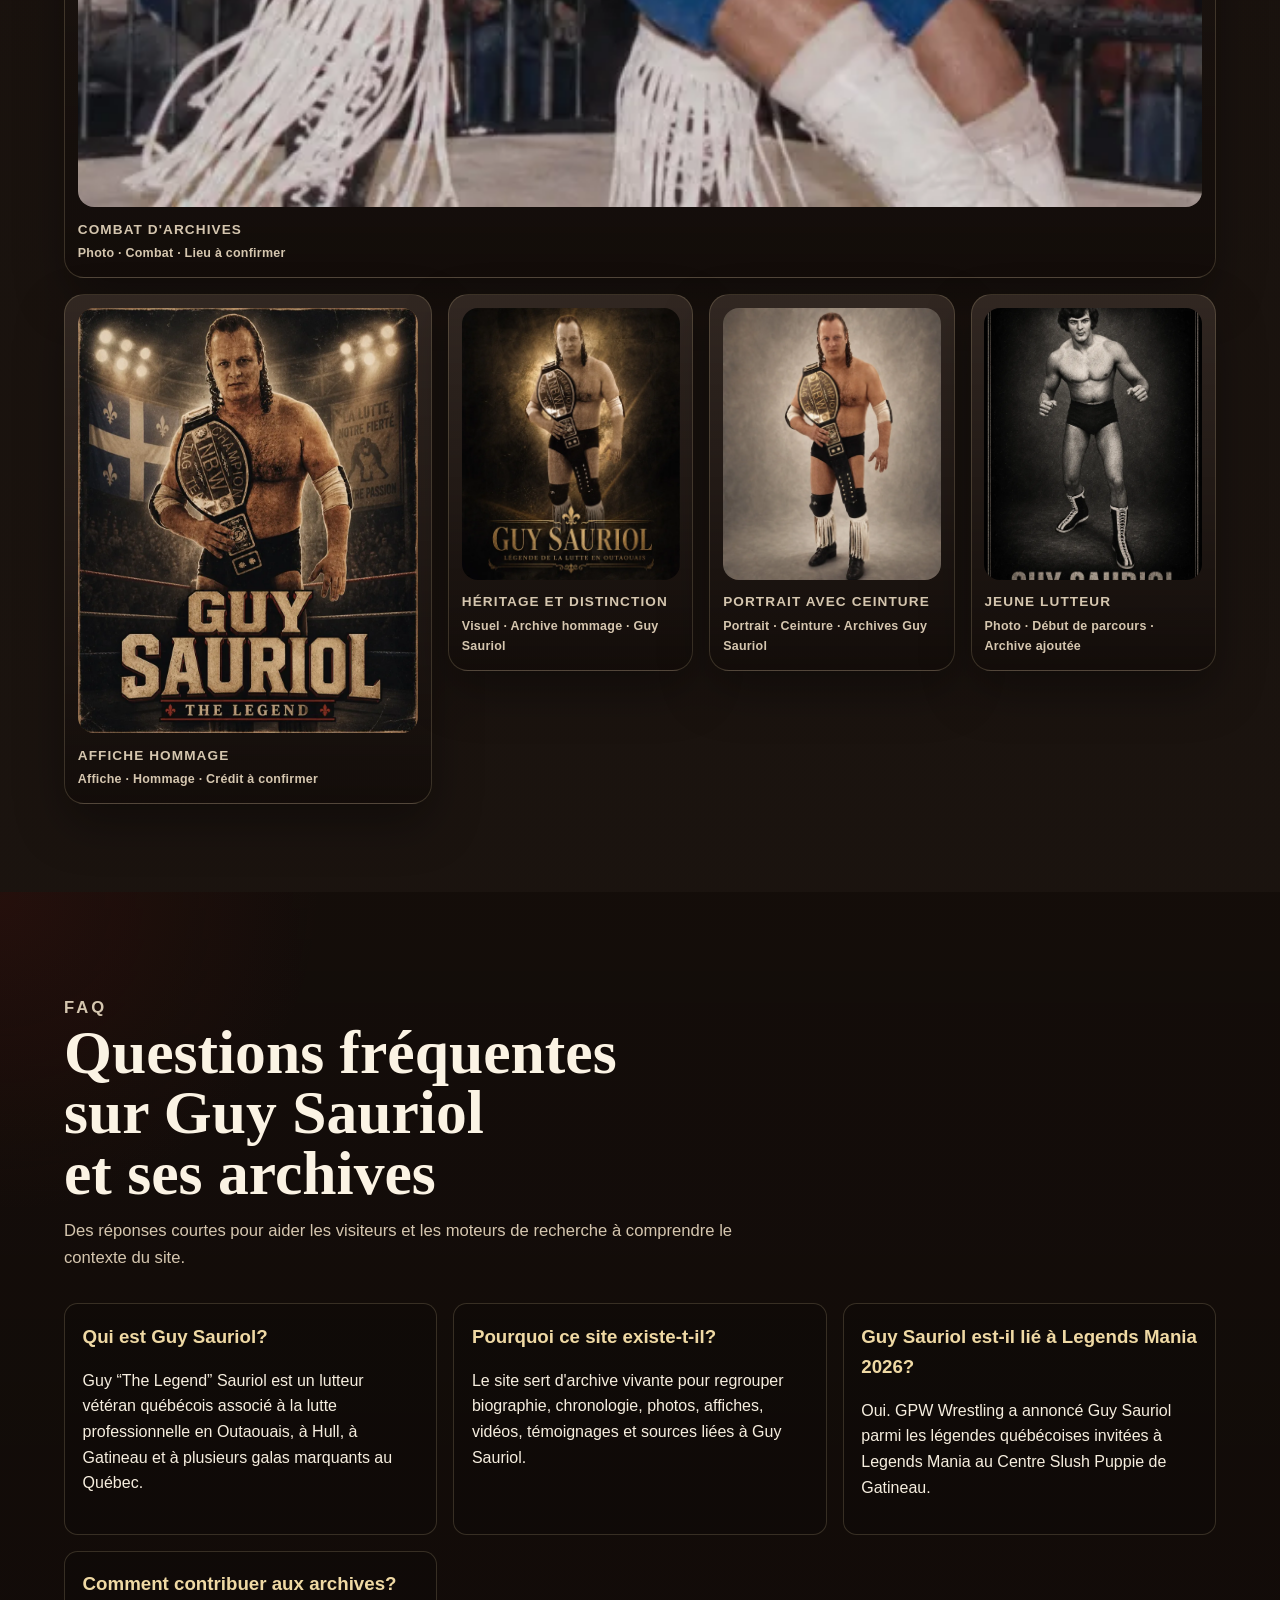
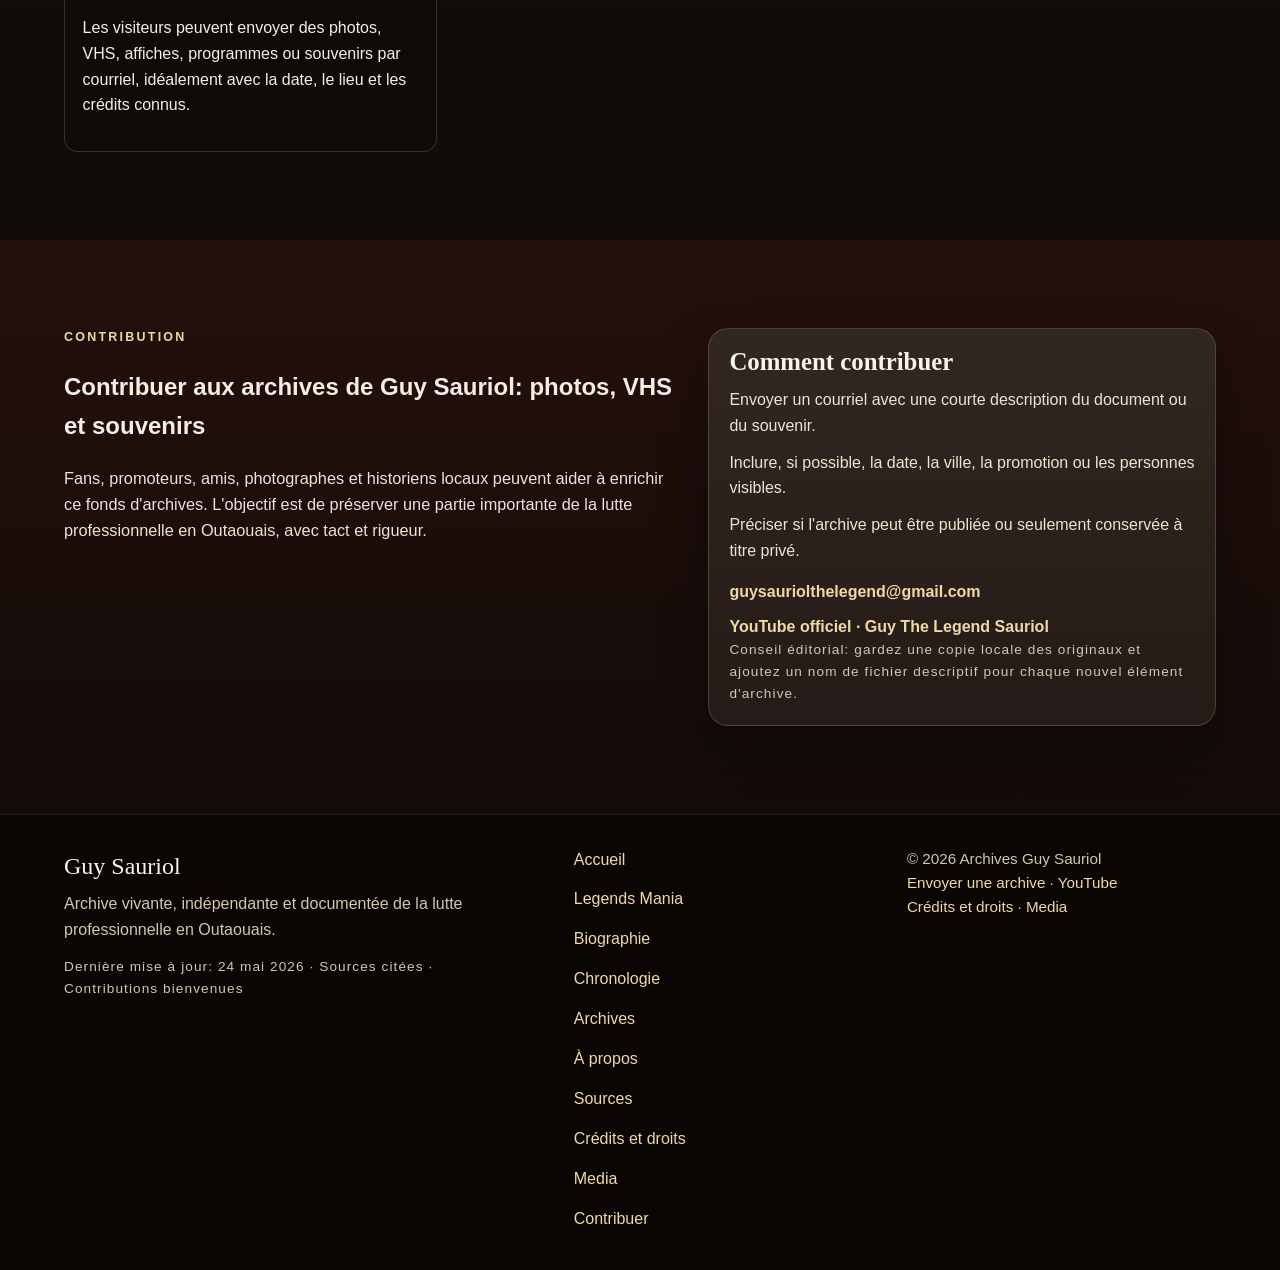
==== commit 59913e62: "feat: polish archive presentation" ====
--- a/index.html
+++ b/index.html
@@ -52,7 +52,12 @@
                         "url": "https://www.guysauriol.ca/",
                         "name": "Guy Sauriol | Archive hommage",
                         "inLanguage": "fr-CA",
-                        "description": "Site hommage consacré à Guy Sauriol, légende de la lutte en Outaouais."
+                        "description": "Site hommage consacré à Guy Sauriol, légende de la lutte en Outaouais.",
+                        "publisher": {
+                                "@type": "Organization",
+                                "name": "Archives Guy Sauriol",
+                                "url": "https://www.guysauriol.ca/"
+                        }
                 },
                 {
                         "@type": "Person",
@@ -93,7 +98,8 @@
                         "about": {
                                 "@id": "https://www.guysauriol.ca/#person"
                         },
-                        "primaryImageOfPage": "https://www.guysauriol.ca/assets/images/og-guy-sauriol.jpg"
+                        "primaryImageOfPage": "https://www.guysauriol.ca/assets/images/og-guy-sauriol.jpg",
+                        "dateModified": "2026-05-24"
                 },
                 {
                         "@type": "Event",
@@ -173,6 +179,31 @@
                                         "item": "https://www.guysauriol.ca/"
                                 }
                         ]
+                },
+                {
+                        "@type": "ItemList",
+                        "@id": "https://www.guysauriol.ca/#updates",
+                        "name": "Dernières mises à jour des archives Guy Sauriol",
+                        "itemListElement": [
+                                {
+                                        "@type": "ListItem",
+                                        "position": 1,
+                                        "name": "Polish professionnel du site",
+                                        "item": "https://www.guysauriol.ca/#mises-a-jour"
+                                },
+                                {
+                                        "@type": "ListItem",
+                                        "position": 2,
+                                        "name": "Structure SEO enrichie",
+                                        "item": "https://www.guysauriol.ca/#mises-a-jour"
+                                },
+                                {
+                                        "@type": "ListItem",
+                                        "position": 3,
+                                        "name": "Annonce Legends Mania archivée",
+                                        "item": "https://www.guysauriol.ca/#evenement"
+                                }
+                        ]
                 }
         ]
 }
@@ -206,17 +237,7 @@
           Menu
         </button>
 
-        <nav class="site-nav" id="site-navigation" aria-label="Navigation principale">
-          <ul class="nav-list">
-            <li><a href="/legends-mania-2026.html">Legends Mania</a></li>
-            <li><a href="/biographie.html">Biographie</a></li>
-            <li><a href="/chronologie.html">Chronologie</a></li>
-            <li><a href="/archives.html">Archives</a></li>
-            <li><a href="/#heritage">Héritage</a></li>
-            <li><a href="/sources.html">Sources</a></li>
-            <li><a href="/contribuer.html">Contribuer</a></li>
-          </ul>
-        </nav>
+        <nav class="site-nav" id="site-navigation" aria-label="Navigation principale"><ul class="nav-list"><li><a href="/legends-mania-2026.html">Legends Mania</a></li><li><a href="/biographie.html">Biographie</a></li><li><a href="/chronologie.html">Chronologie</a></li><li><a href="/archives.html">Archives</a></li><li><a href="/a-propos.html">Projet</a></li><li><a href="/sources.html">Sources</a></li><li><a href="/contribuer.html">Contribuer</a></li></ul></nav>
       </div>
     </header>
 
@@ -237,6 +258,13 @@
               <a class="button button-secondary" href="/biographie.html">Découvrir sa carrière</a>
               <a class="button button-secondary" href="/contribuer.html">Envoyer une archive</a>
             </div>
+
+            <ul class="trust-badges" aria-label="Garanties éditoriales">
+              <li>Archive vivante</li>
+              <li>Sources citées</li>
+              <li>Crédits respectés</li>
+              <li>Dernière mise à jour: 24 mai 2026</li>
+            </ul>
 
             <ul class="hero-facts" aria-label="Repères rapides">
               <li>
@@ -279,6 +307,33 @@
                 public.
               </p>
             </aside>
+          </div>
+        </div>
+      </section>
+
+      <section class="section section-updates" id="mises-a-jour" aria-labelledby="updates-title">
+        <div class="container updates-layout">
+          <div class="section-heading">
+            <p class="section-label">Dernières mises à jour</p>
+            <h2 id="updates-title">Une archive entretenue et vérifiable</h2>
+            <p>Chaque ajout important est daté pour montrer l’évolution du dossier et faciliter la vérification des sources.</p>
+          </div>
+          <div class="updates-list" aria-label="Journal des mises à jour du site">
+            <article class="update-card">
+              <time datetime="2026-05-24">24 mai 2026</time>
+              <h3>Polish professionnel du site</h3>
+              <p>Ajout des pages À propos, Crédits et droits, Media, 404, d’un footer complet, d’un journal de mises à jour et d’une galerie plus structurée.</p>
+            </article>
+            <article class="update-card">
+              <time datetime="2026-05-24">24 mai 2026</time>
+              <h3>Structure SEO enrichie</h3>
+              <p>Création des pages Biographie, Archives, Chronologie, Legends Mania, Sources et Contribuer, avec sitemap et données structurées.</p>
+            </article>
+            <article class="update-card">
+              <time datetime="2026-05-24">24 mai 2026</time>
+              <h3>Annonce Legends Mania archivée</h3>
+              <p>Ajout du visuel GPW Wrestling annonçant Guy “The Legend” Sauriol parmi les légendes de Legends Mania.</p>
+            </article>
           </div>
         </div>
       </section>
@@ -472,15 +527,6 @@
               </p>
             </li>
             <li class="timeline-card">
-              <p class="timeline-year">Années 1980–1990</p>
-              <h3>L'ère des équipes et des alliances marquantes</h3>
-              <p>
-                Les archives rassemblées soulignent son partenariat avec Dave le Justicier, une
-                association qui alimente encore aujourd'hui les récits de la lutte professionnelle à
-                Gatineau et à Hull.
-              </p>
-            </li>
-            <li class="timeline-card">
               <p class="timeline-year">Repère d'archives</p>
               <h3>Affrontements mémorables et aura de vétéran</h3>
               <p>
@@ -710,7 +756,7 @@
                 alt="Guy Sauriol assène un coup dans le ring devant le public"
               >
                 </picture>
-              <span class="gallery-caption">Combat d'archives</span>
+              <span class="gallery-caption">Combat d'archives</span><span class="gallery-meta">Photo · Combat · Lieu à confirmer</span>
             </a>
 
             <a
@@ -730,7 +776,7 @@
                 alt="Affiche hommage vintage de Guy Sauriol avec ceinture dans un ring"
               >
                 </picture>
-              <span class="gallery-caption">Affiche hommage</span>
+              <span class="gallery-caption">Affiche hommage</span><span class="gallery-meta">Affiche · Hommage · Crédit à confirmer</span>
             </a>
 
             <a
@@ -750,7 +796,7 @@
                 alt="Visuel hommage doré de Guy Sauriol avec ceinture de championnat"
               >
                 </picture>
-              <span class="gallery-caption">Héritage et distinction</span>
+              <span class="gallery-caption">Héritage et distinction</span><span class="gallery-meta">Visuel · Archive hommage · Guy Sauriol</span>
             </a>
 
             <a
@@ -770,8 +816,29 @@
                 alt="Portrait de Guy Sauriol debout avec sa ceinture de championnat"
               >
                 </picture>
-              <span class="gallery-caption">Portrait avec ceinture</span>
+              <span class="gallery-caption">Portrait avec ceinture</span><span class="gallery-meta">Portrait · Ceinture · Archives Guy Sauriol</span>
             </a>
+
+            <a
+              class="gallery-card"
+              href="assets/images/guy-sauriol-jeune-lutteur.webp"
+              data-lightbox
+              data-caption="Photo de Guy Sauriol jeune lutteur, ajoutée aux archives du site."
+              aria-label="Ouvrir la photo de Guy Sauriol jeune lutteur"
+            >
+              <picture>
+                <source srcset="assets/images/guy-sauriol-jeune-lutteur.webp" type="image/webp">
+                <img
+                  src="assets/images/guy-sauriol-jeune-lutteur.png"
+                  width="1024"
+                  height="1536"
+                  loading="lazy"
+                  alt="Guy Sauriol jeune lutteur en photo d’archives"
+                >
+              </picture>
+              <span class="gallery-caption">Jeune lutteur</span><span class="gallery-meta">Photo · Début de parcours · Archive ajoutée</span>
+            </a>
+
           </div>
         </div>
       </section>
@@ -826,7 +893,7 @@
 
             <address class="contact-links">
               <!-- CONTACT: Ajoutez ici d'autres plateformes publiques si vous souhaitez enrichir la section contribution. -->
-              <a href="mailto:guysauriolthelegend@gmail.com">guysauriolthelegend@gmail.com</a>
+              <a href="mailto:guysauriolthelegend@gmail.com?subject=Contribution%20archive%20Guy%20Sauriol">guysauriolthelegend@gmail.com</a>
               <a href="https://www.youtube.com/@GuyTheLegendSauriol" target="_blank" rel="noreferrer">
                 YouTube officiel · Guy The Legend Sauriol
               </a>
@@ -841,40 +908,7 @@
       </section>
     </main>
 
-    <footer class="site-footer">
-      <div class="container footer-grid">
-        <div>
-          <p class="footer-title">Guy Sauriol</p>
-          <p class="footer-copy">
-            Un site hommage pensé comme une archive vivante de la lutte professionnelle en
-            Outaouais.
-          </p>
-        </div>
-
-        <nav aria-label="Navigation du pied de page">
-          <ul class="footer-nav">
-            <li><a href="/legends-mania-2026.html">Événement</a></li>
-            <li><a href="/biographie.html">Biographie</a></li>
-            <li><a href="/chronologie.html">Chronologie</a></li>
-            <li><a href="/archives.html">Archives</a></li>
-            <li><a href="/sources.html">Sources</a></li>
-            <li><a href="/contribuer.html">Contribuer</a></li>
-          </ul>
-        </nav>
-
-        <div class="footer-meta">
-          <p>© <span id="current-year">2026</span> Archives Guy Sauriol</p>
-          <p>Conçu pour GitHub Pages, mobile-first, documenté et optimisé pour le référencement local.</p>
-          <p>
-            <a href="mailto:guysauriolthelegend@gmail.com">Courriel</a>
-            ·
-            <a href="https://www.youtube.com/@GuyTheLegendSauriol" target="_blank" rel="noreferrer">
-              YouTube
-            </a>
-          </p>
-        </div>
-      </div>
-    </footer>
+    <footer class="site-footer"><div class="container footer-grid"><div><p class="footer-title">Guy Sauriol</p><p class="footer-copy">Archive vivante, indépendante et documentée de la lutte professionnelle en Outaouais.</p><p class="small-note">Dernière mise à jour: 24 mai 2026 · Sources citées · Contributions bienvenues</p></div><nav aria-label="Navigation du pied de page"><ul class="footer-nav"><li><a href="/">Accueil</a></li><li><a href="/legends-mania-2026.html">Legends Mania</a></li><li><a href="/biographie.html">Biographie</a></li><li><a href="/chronologie.html">Chronologie</a></li><li><a href="/archives.html">Archives</a></li><li><a href="/a-propos.html">À propos</a></li><li><a href="/sources.html">Sources</a></li><li><a href="/credits-droits.html">Crédits et droits</a></li><li><a href="/media.html">Media</a></li><li><a href="/contribuer.html">Contribuer</a></li></ul></nav><div class="footer-meta"><p>© <span id="current-year">2026</span> Archives Guy Sauriol</p><p><a href="mailto:guysauriolthelegend@gmail.com?subject=Contribution%20archive%20Guy%20Sauriol">Envoyer une archive</a> · <a href="https://www.youtube.com/@GuyTheLegendSauriol" target="_blank" rel="noreferrer">YouTube</a></p><p><a href="/credits-droits.html">Crédits et droits</a> · <a href="/media.html">Media</a></p></div></div></footer>
 
     <dialog class="lightbox" id="lightbox" aria-label="Visionneuse d'images">
       <div class="lightbox-panel">
--- a/assets/css/style.css
+++ b/assets/css/style.css
@@ -1129,3 +1129,107 @@
   display: grid;
   gap: 1rem;
 }
+
+
+/* Professional polish */
+.trust-badges,
+.updates-list,
+.archive-metadata {
+  margin: 0;
+  padding: 0;
+  list-style: none;
+}
+
+.trust-badges {
+  display: flex;
+  flex-wrap: wrap;
+  gap: 0.55rem;
+  margin: -0.7rem 0 1.7rem;
+}
+
+.trust-badges li {
+  padding: 0.45rem 0.7rem;
+  border: 1px solid var(--line);
+  border-radius: 999px;
+  color: var(--gold-soft);
+  background: rgba(255, 255, 255, 0.045);
+  font-size: 0.82rem;
+  font-weight: 700;
+  letter-spacing: 0.03em;
+}
+
+.section-updates {
+  background:
+    radial-gradient(circle at 20% 20%, rgba(199, 157, 83, 0.11), transparent 18rem),
+    rgba(17, 11, 8, 0.45);
+}
+
+.updates-layout {
+  display: grid;
+  gap: 1.25rem;
+}
+
+.updates-list {
+  display: grid;
+  gap: 1rem;
+  grid-template-columns: repeat(auto-fit, minmax(min(100%, 17rem), 1fr));
+}
+
+.update-card {
+  padding: 1.1rem;
+  border: 1px solid var(--line);
+  border-radius: var(--radius-md);
+  background:
+    linear-gradient(180deg, rgba(241, 228, 207, 0.075), rgba(241, 228, 207, 0.025)),
+    var(--surface);
+  box-shadow: 0 1rem 2rem rgba(0, 0, 0, 0.2);
+}
+
+.update-card time {
+  display: inline-flex;
+  margin-bottom: 0.55rem;
+  color: var(--gold-soft);
+  font-size: 0.82rem;
+  font-weight: 700;
+  letter-spacing: 0.08em;
+  text-transform: uppercase;
+}
+
+.update-card h3 {
+  margin: 0 0 0.4rem;
+  color: var(--paper-strong);
+}
+
+.update-card p {
+  margin: 0;
+  color: var(--text-muted);
+}
+
+.gallery-meta {
+  display: block;
+  margin-top: 0.25rem;
+  color: var(--text-muted);
+  font-size: 0.78rem;
+  font-weight: 600;
+  letter-spacing: 0.02em;
+}
+
+.content-panel figcaption {
+  margin-top: 0.75rem;
+  color: var(--text-muted);
+  font-size: 0.92rem;
+}
+
+.site-footer .small-note {
+  max-width: 24rem;
+}
+
+.footer-nav {
+  columns: 2;
+  column-gap: 1.25rem;
+}
+
+.footer-nav li {
+  break-inside: avoid;
+  margin-bottom: 0.35rem;
+}
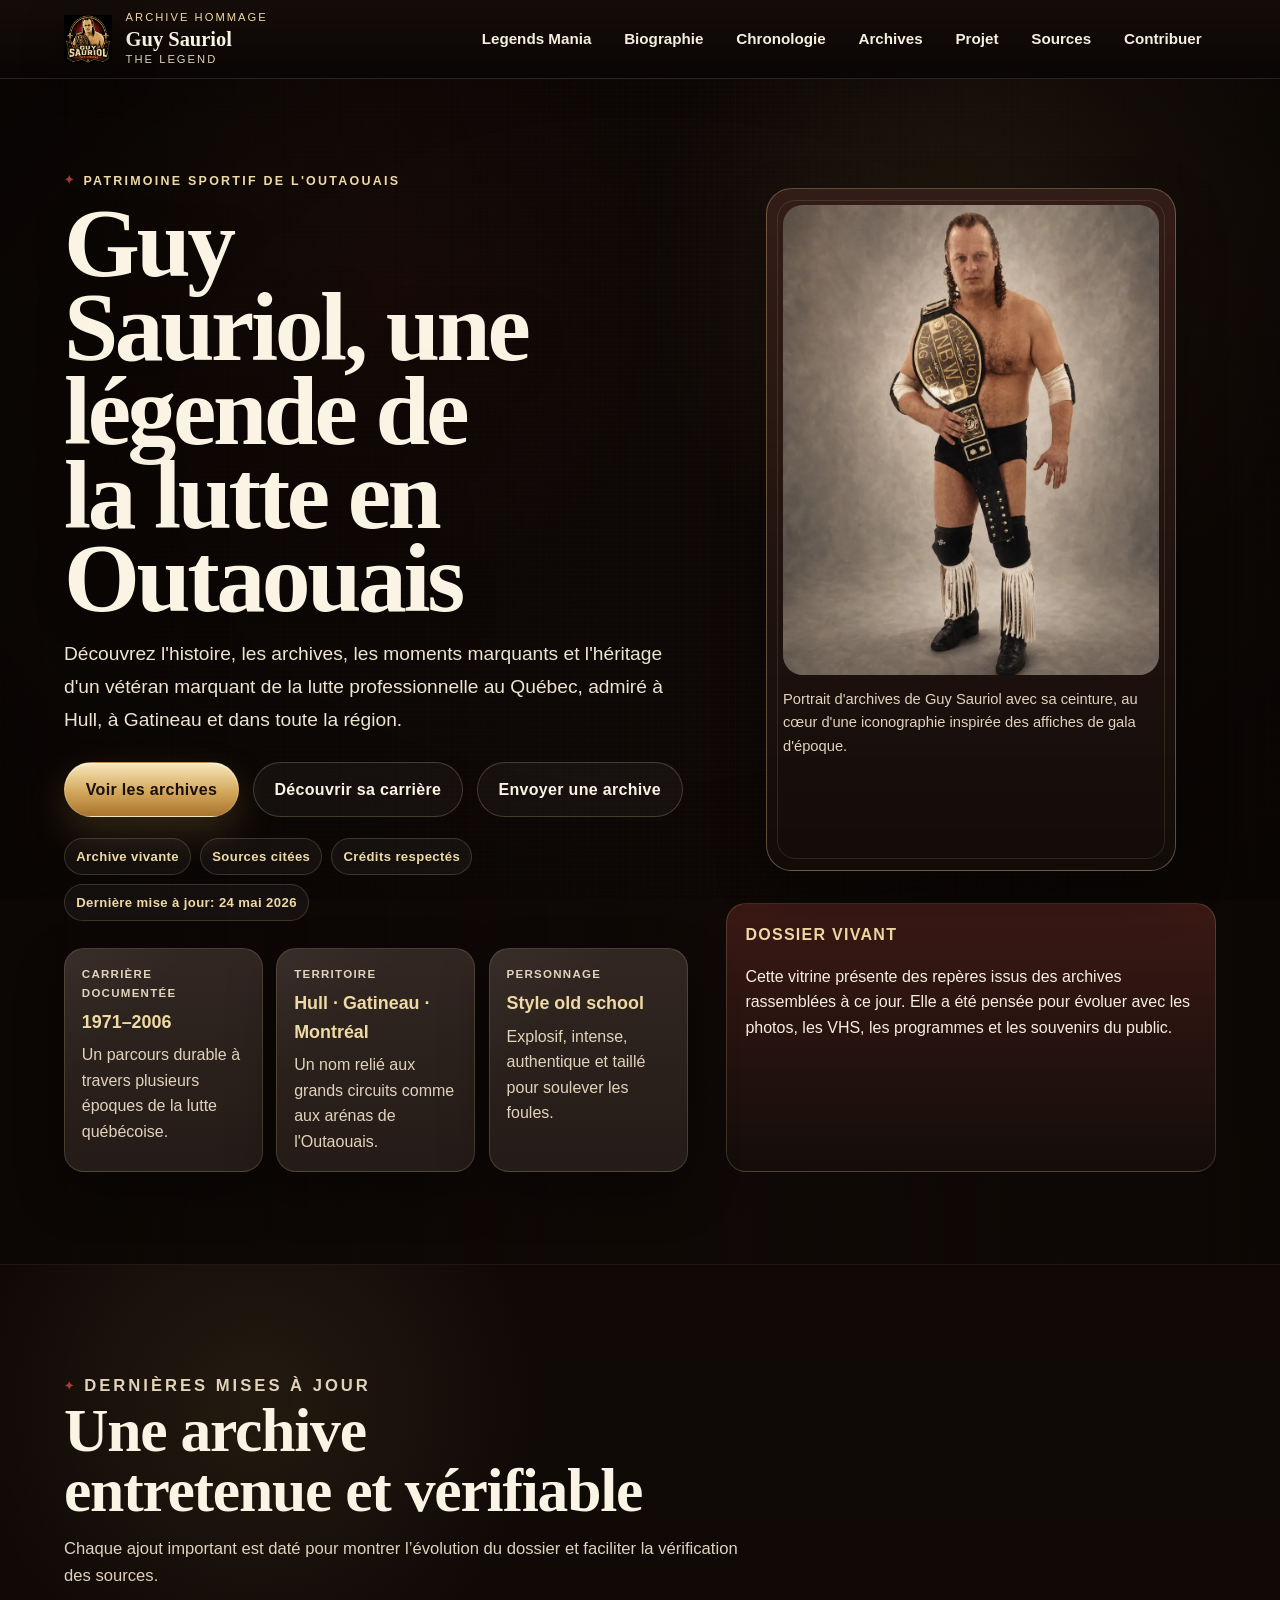
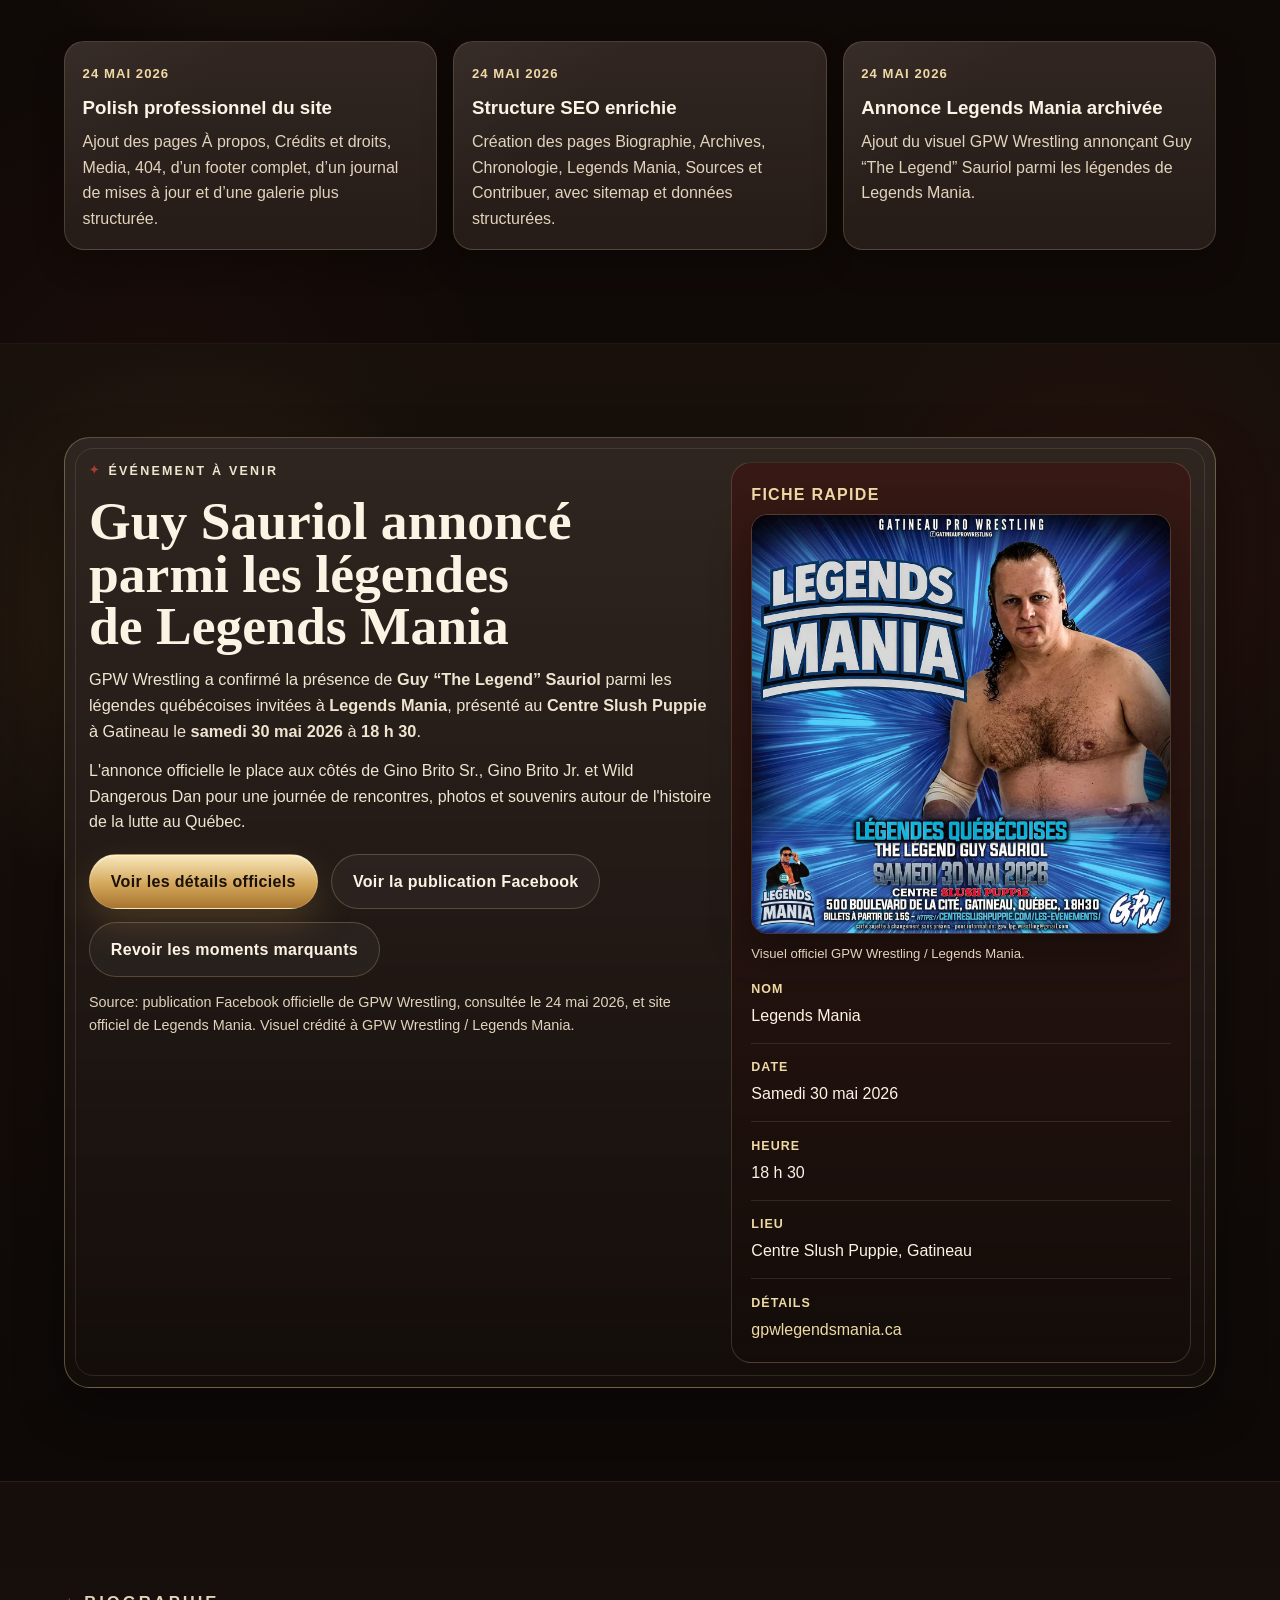
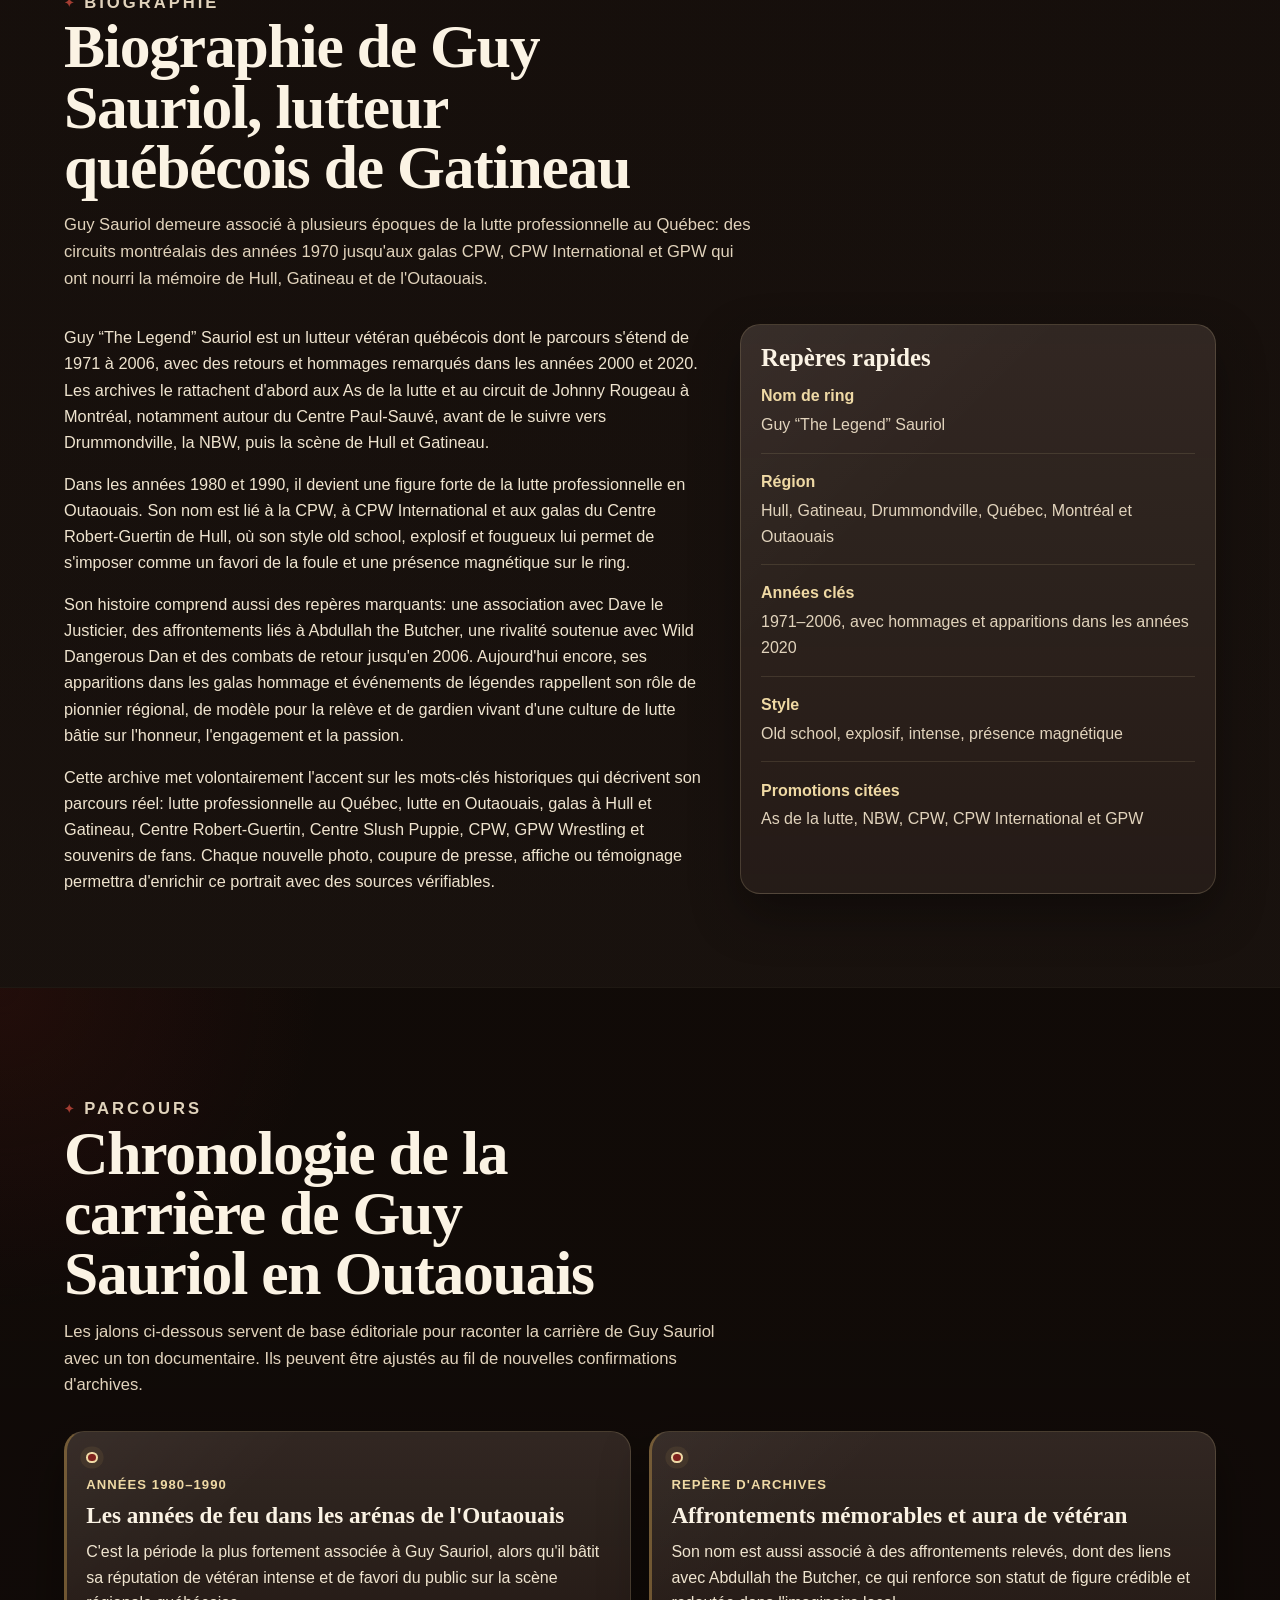
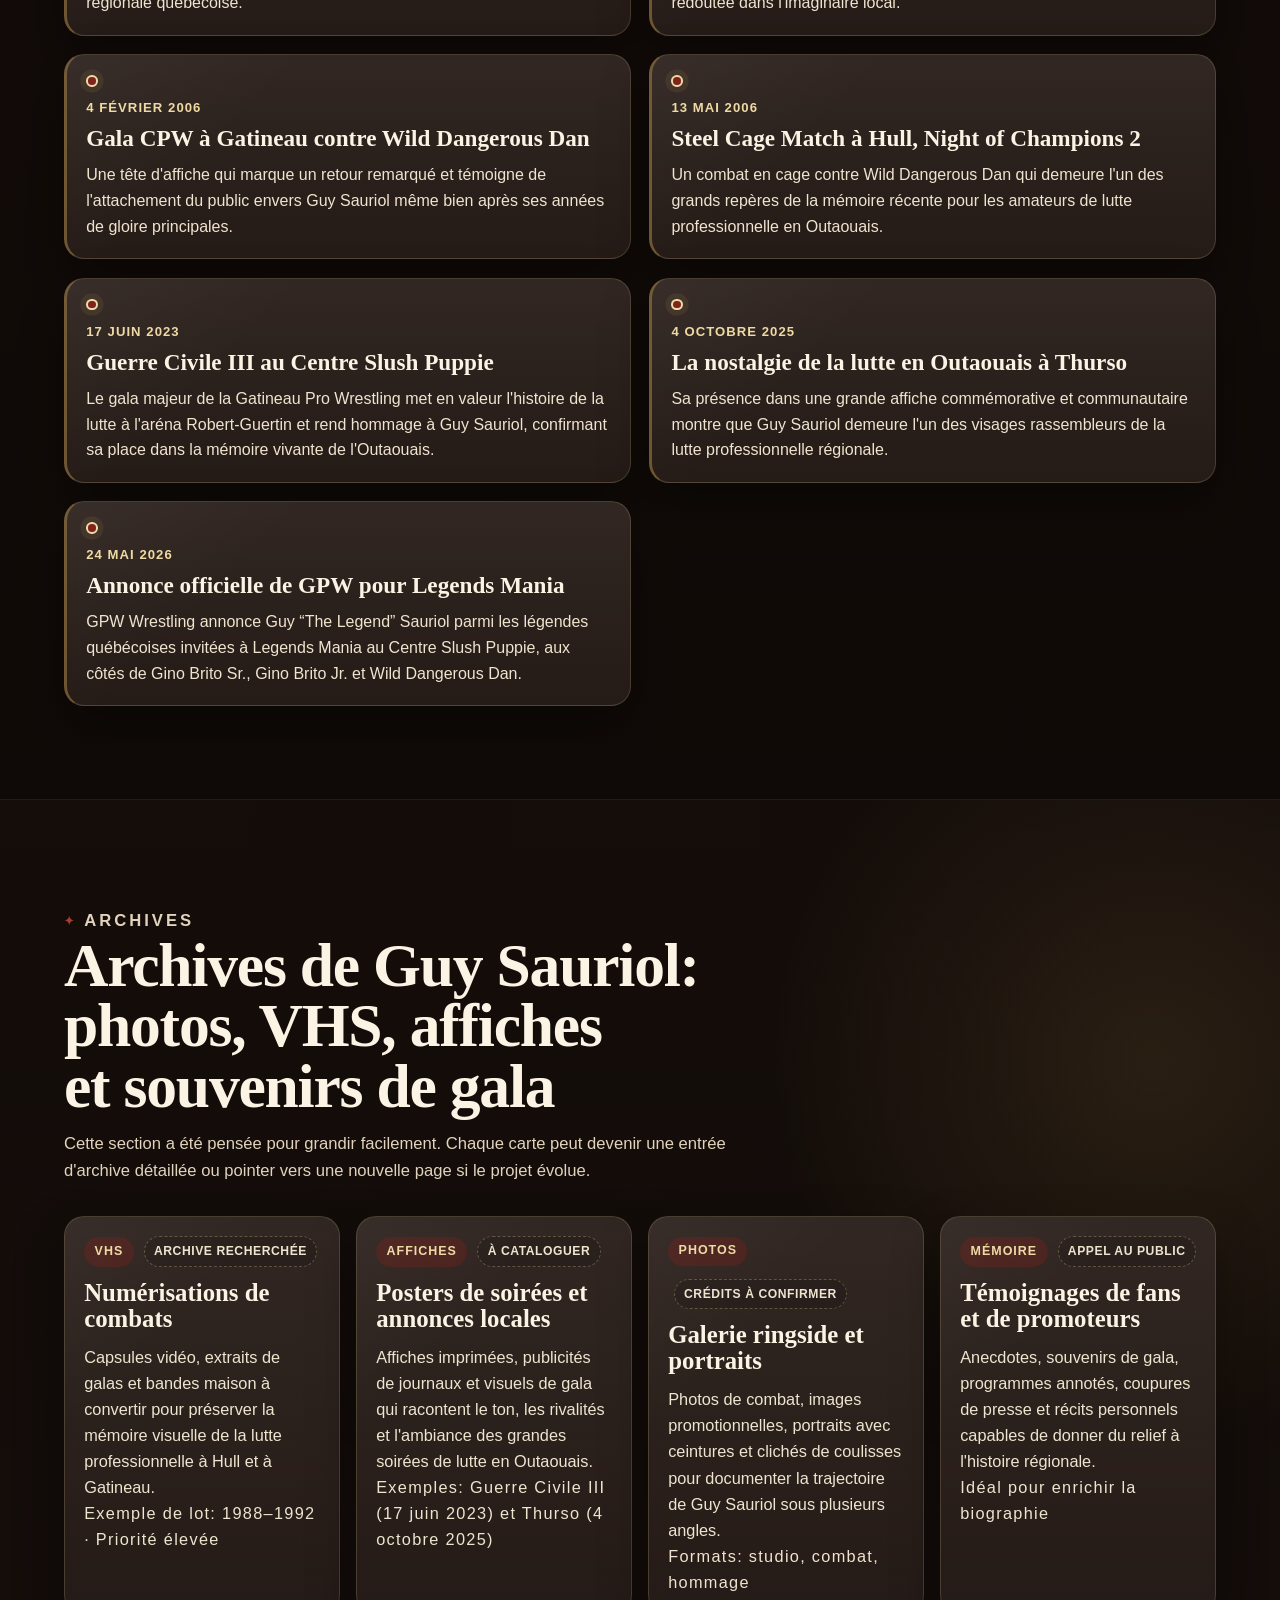
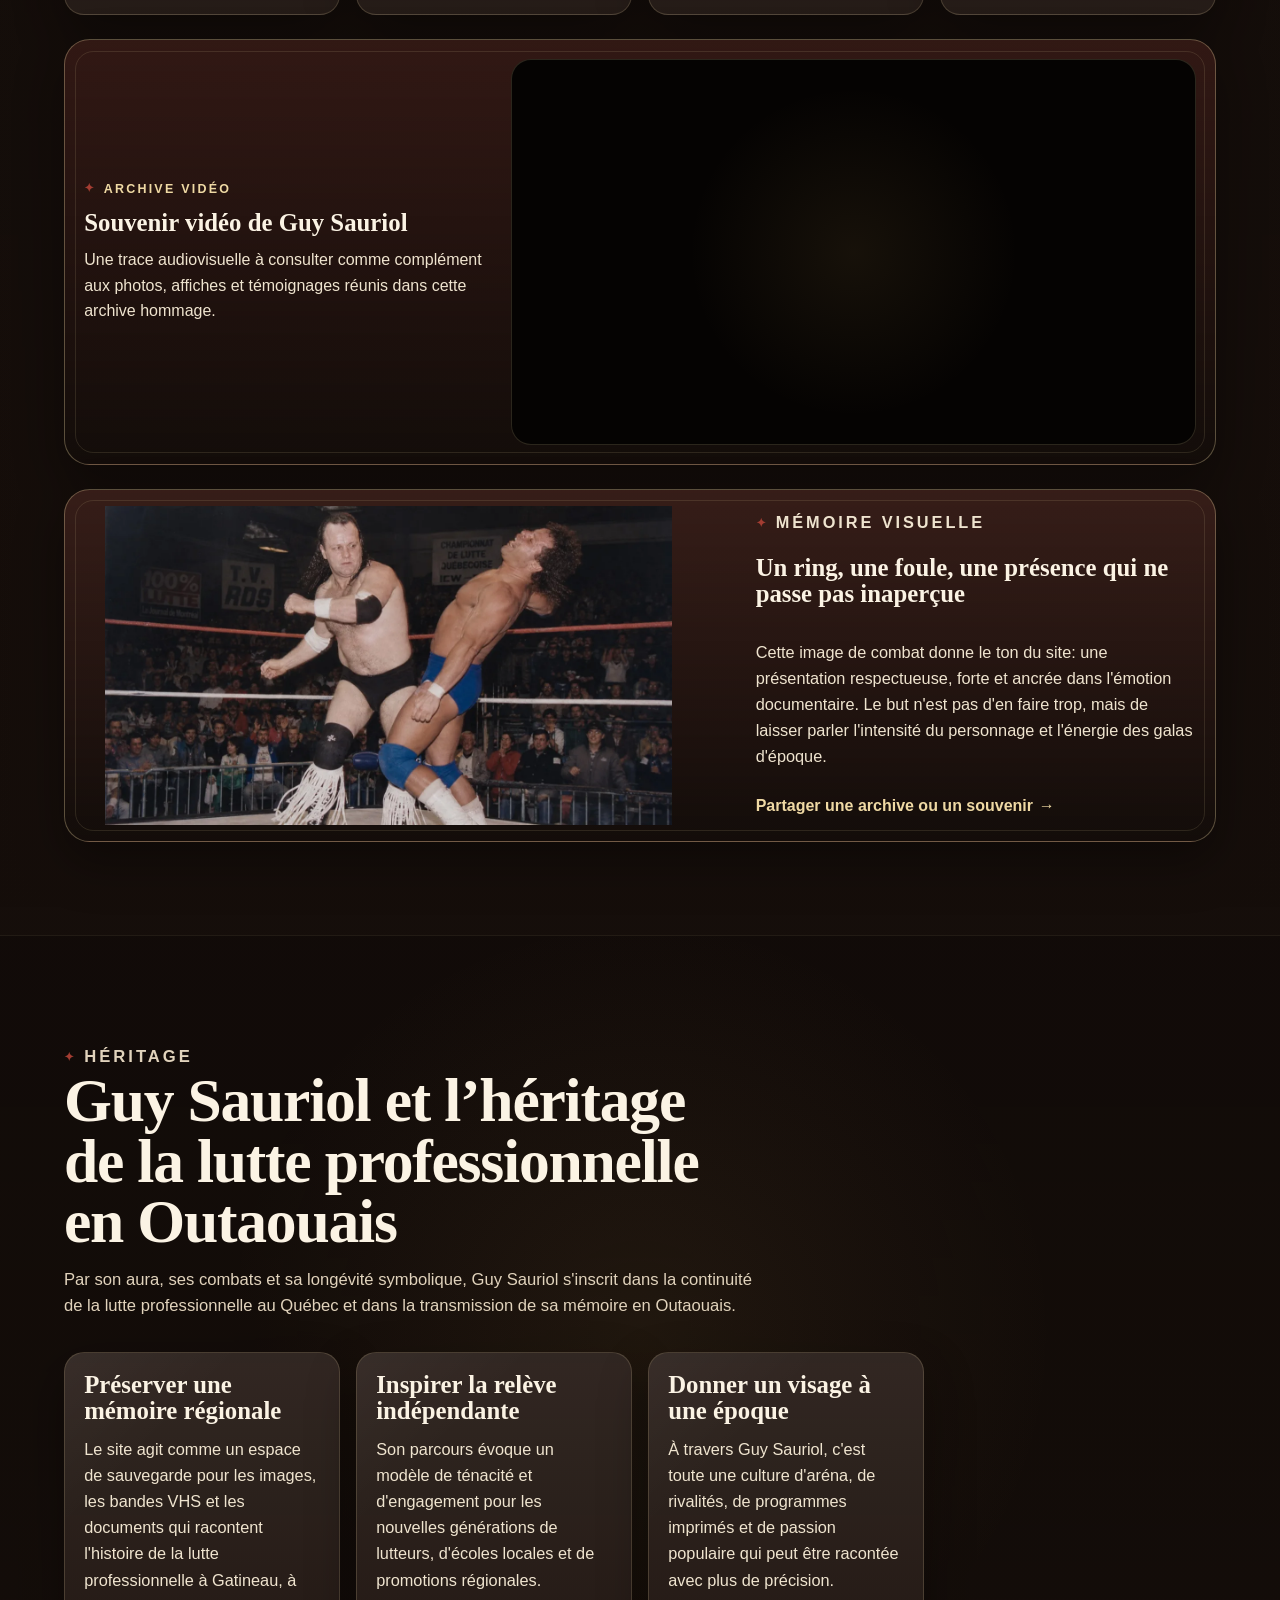
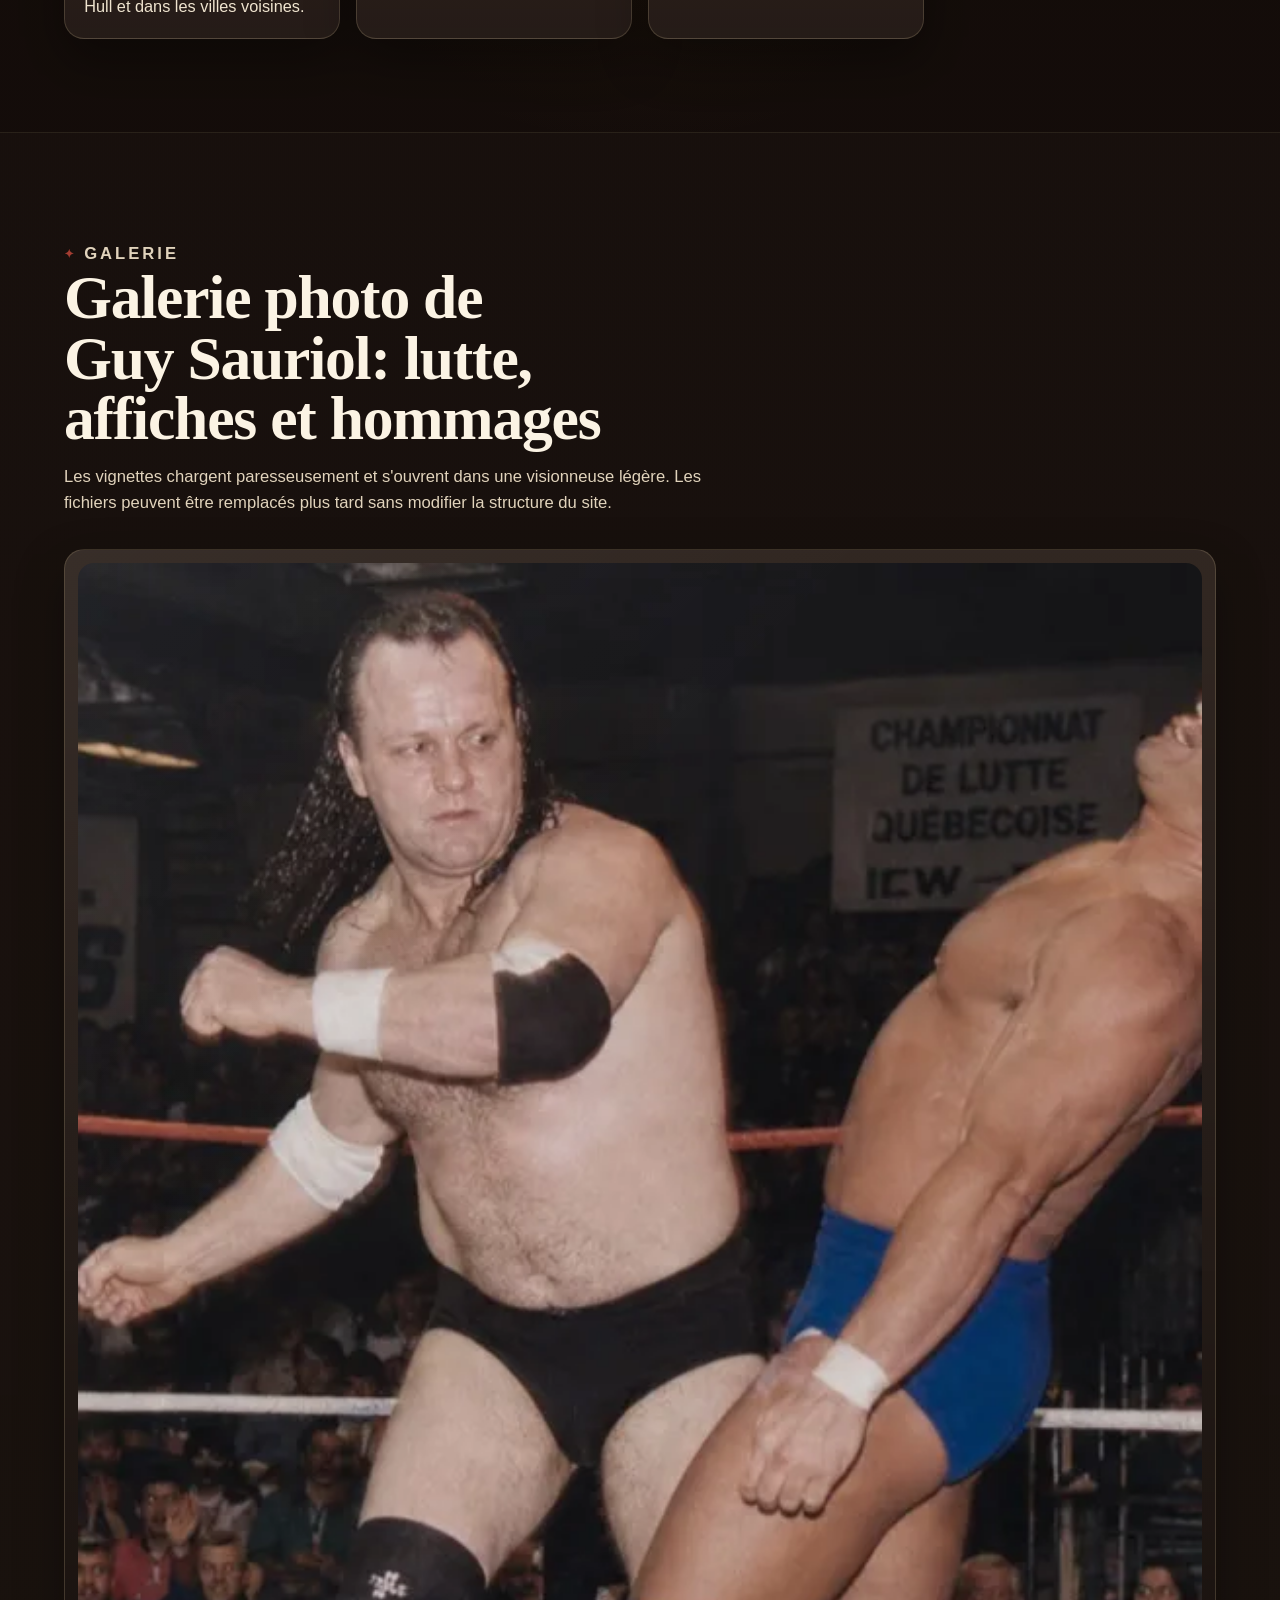
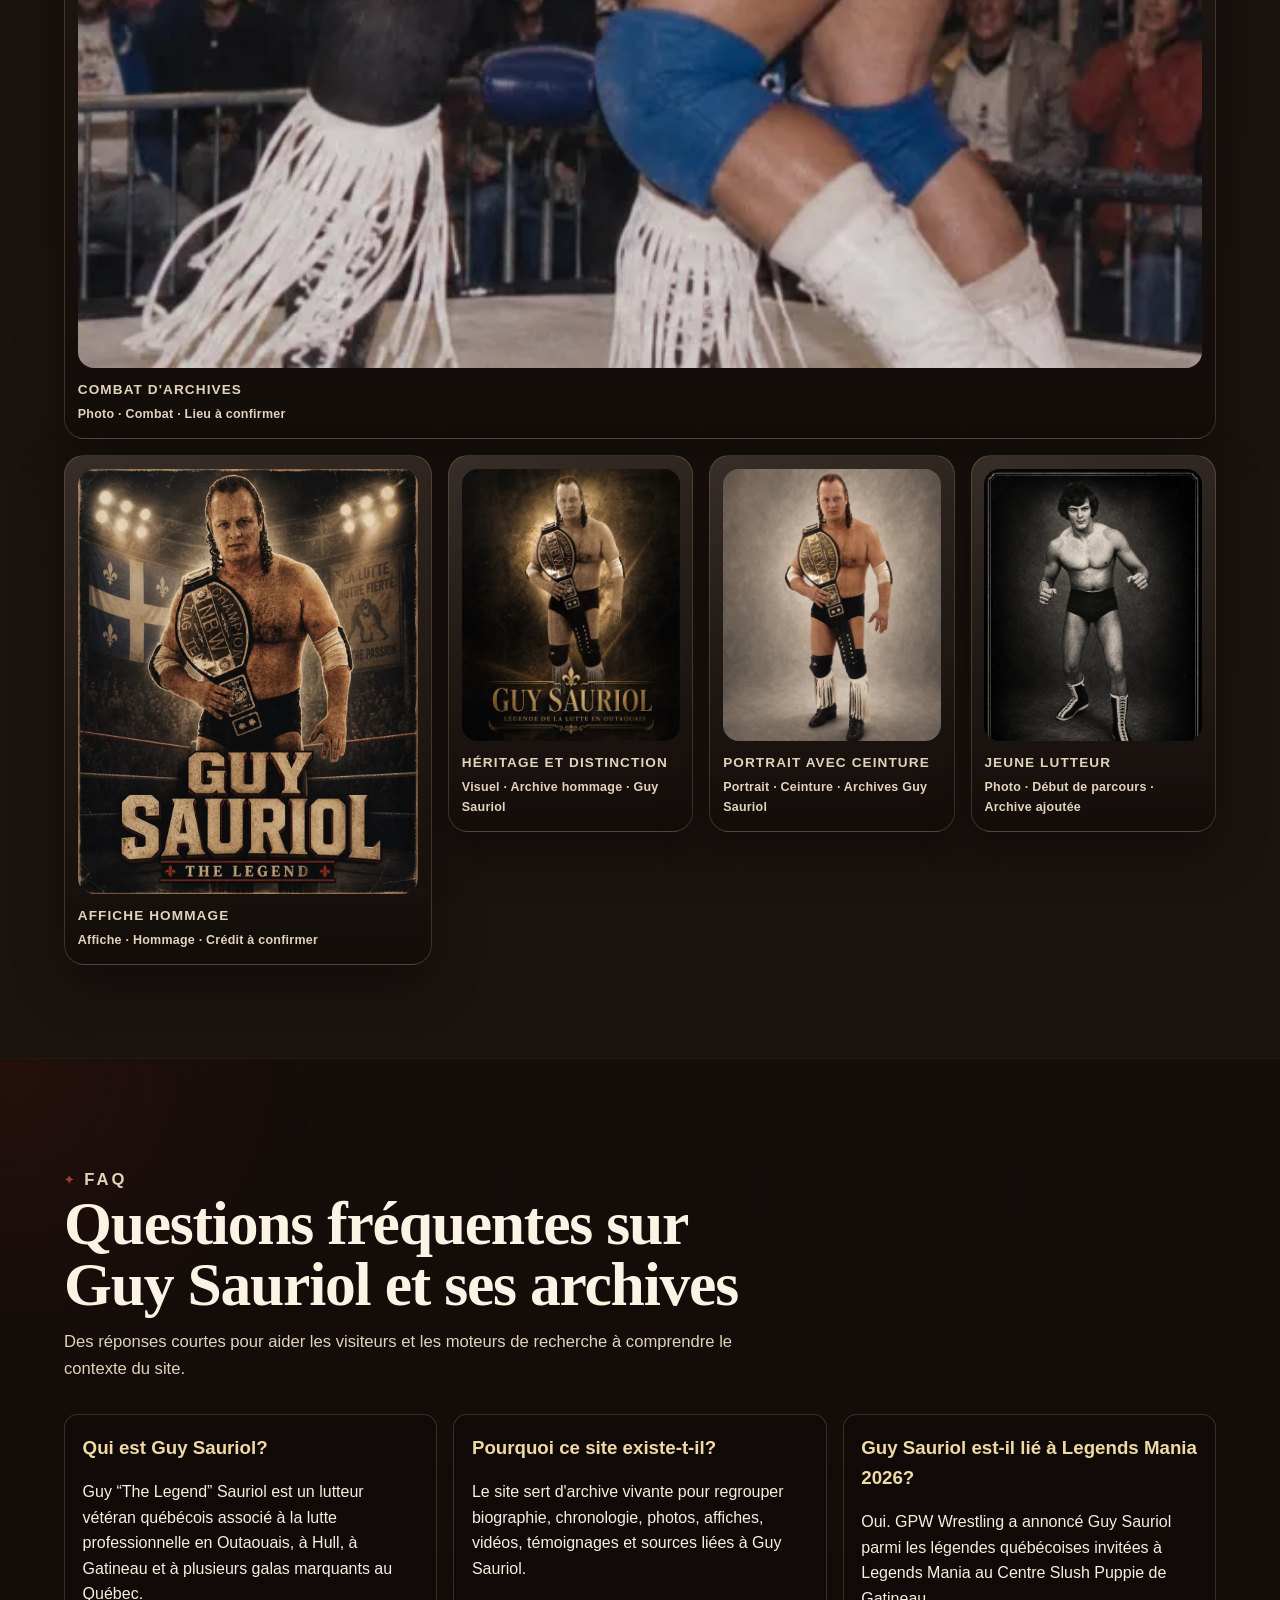
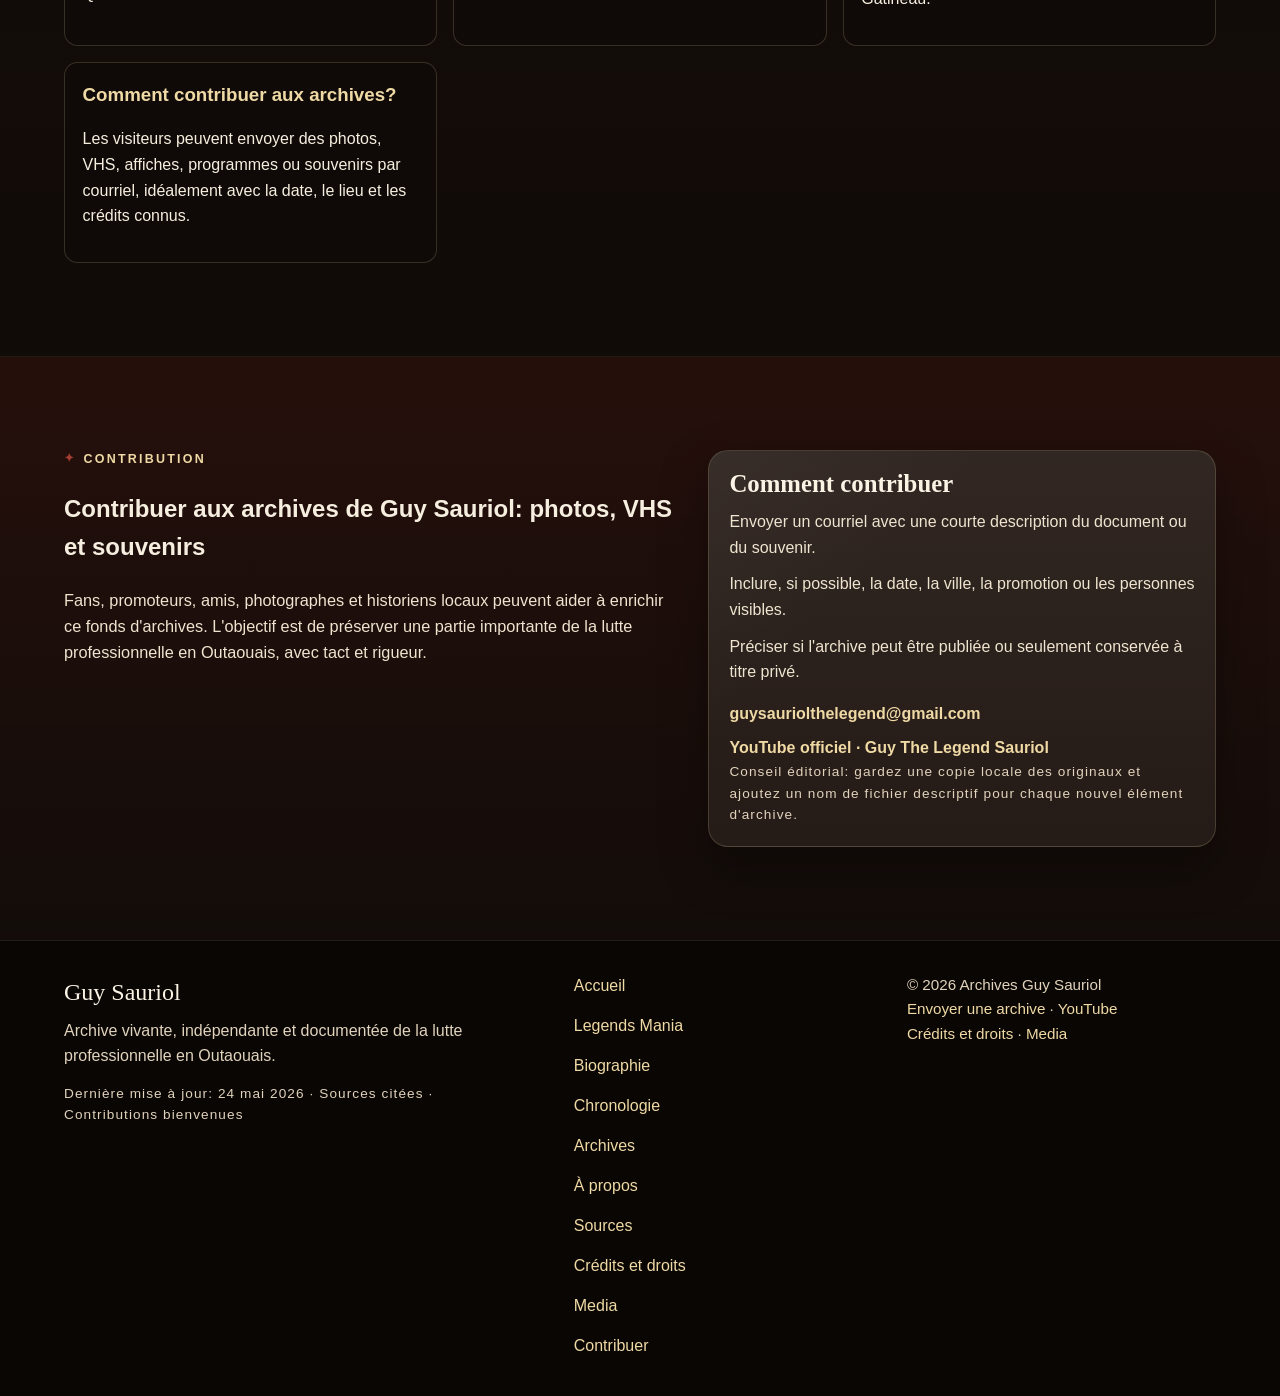
==== commit 9713f339: "style: polish archive visual design" ====
--- a/index.html
+++ b/index.html
@@ -268,14 +268,17 @@
 
             <ul class="hero-facts" aria-label="Repères rapides">
               <li>
+                <span class="fact-kicker">Carrière documentée</span>
                 <strong>1971–2006</strong>
                 <span>Un parcours durable à travers plusieurs époques de la lutte québécoise.</span>
               </li>
               <li>
+                <span class="fact-kicker">Territoire</span>
                 <strong>Hull · Gatineau · Montréal</strong>
                 <span>Un nom relié aux grands circuits comme aux arénas de l'Outaouais.</span>
               </li>
               <li>
+                <span class="fact-kicker">Personnage</span>
                 <strong>Style old school</strong>
                 <span>Explosif, intense, authentique et taillé pour soulever les foules.</span>
               </li>
@@ -596,6 +599,7 @@
             <!-- CONTENU: Dupliquez une carte .archive-card pour ajouter d'autres numérisations, affiches, programmes ou souvenirs. -->
             <article class="archive-card">
               <span class="archive-type">VHS</span>
+              <span class="archive-status">Archive recherchée</span>
               <h3>Numérisations de combats</h3>
               <p>
                 Capsules vidéo, extraits de galas et bandes maison à convertir pour préserver la
@@ -606,6 +610,7 @@
 
             <article class="archive-card">
               <span class="archive-type">Affiches</span>
+              <span class="archive-status">À cataloguer</span>
               <h3>Posters de soirées et annonces locales</h3>
               <p>
                 Affiches imprimées, publicités de journaux et visuels de gala qui racontent le ton,
@@ -616,6 +621,7 @@
 
             <article class="archive-card">
               <span class="archive-type">Photos</span>
+              <span class="archive-status">Crédits à confirmer</span>
               <h3>Galerie ringside et portraits</h3>
               <p>
                 Photos de combat, images promotionnelles, portraits avec ceintures et clichés de
@@ -626,6 +632,7 @@
 
             <article class="archive-card">
               <span class="archive-type">Mémoire</span>
+              <span class="archive-status">Appel au public</span>
               <h3>Témoignages de fans et de promoteurs</h3>
               <p>
                 Anecdotes, souvenirs de gala, programmes annotés, coupures de presse et récits
--- a/assets/css/style.css
+++ b/assets/css/style.css
@@ -1233,3 +1233,292 @@
   break-inside: avoid;
   margin-bottom: 0.35rem;
 }
+
+
+/* Visual polish pass — archive sportive premium */
+:root {
+  --text-muted: #e1d3bc;
+  --text-subtle: #bca98d;
+  --gold-bright: #f5ca74;
+}
+
+body {
+  text-rendering: optimizeLegibility;
+}
+
+body::before {
+  background:
+    repeating-linear-gradient(0deg, rgba(251, 243, 228, 0.018) 0 1px, transparent 1px 5px),
+    repeating-linear-gradient(90deg, rgba(251, 243, 228, 0.014) 0 1px, transparent 1px 7px),
+    linear-gradient(90deg, rgba(255, 255, 255, 0.02), transparent 10%, transparent 90%, rgba(255, 255, 255, 0.02)),
+    radial-gradient(circle at 20% 20%, rgba(239, 217, 164, 0.05), transparent 14rem),
+    radial-gradient(circle at 80% 35%, rgba(124, 29, 24, 0.08), transparent 18rem);
+  opacity: 0.62;
+}
+
+body::after {
+  content: "";
+  position: fixed;
+  inset: 0;
+  pointer-events: none;
+  background: radial-gradient(ellipse at center, transparent 0 52%, rgba(0, 0, 0, 0.28) 100%);
+  z-index: -1;
+}
+
+.section {
+  position: relative;
+  padding-block: 4.6rem;
+}
+
+.section + .section {
+  border-top: 1px solid rgba(239, 217, 164, 0.07);
+}
+
+.section-label::before {
+  content: "✦";
+  display: inline-block;
+  margin-right: 0.45rem;
+  color: var(--red-soft);
+  font-size: 0.72rem;
+  transform: translateY(-0.04rem);
+}
+
+.site-header {
+  background:
+    linear-gradient(180deg, rgba(22, 13, 9, 0.92), rgba(9, 5, 4, 0.82)),
+    rgba(12, 7, 5, 0.86);
+  backdrop-filter: blur(16px) saturate(1.12);
+}
+
+.nav-list a {
+  font-weight: 700;
+  font-size: 0.95rem;
+  transition: color 0.2s ease, background 0.2s ease, box-shadow 0.2s ease;
+}
+
+.nav-list a:hover,
+.nav-list a:focus-visible,
+.nav-list a.is-active {
+  color: var(--paper-strong);
+  background: rgba(239, 217, 164, 0.075);
+  box-shadow: inset 0 0 0 1px rgba(239, 217, 164, 0.12);
+}
+
+.hero {
+  min-height: calc(100svh - var(--header-height));
+  display: grid;
+  align-items: center;
+  padding-top: 3.15rem;
+}
+
+.hero::before {
+  background:
+    linear-gradient(90deg, rgba(12, 7, 5, 0.86) 0%, rgba(12, 7, 5, 0.24) 58%, rgba(12, 7, 5, 0.78) 100%),
+    radial-gradient(circle at 78% 16%, rgba(199, 157, 83, 0.2), transparent 22rem),
+    radial-gradient(circle at 30% 18%, rgba(124, 29, 24, 0.18), transparent 18rem);
+}
+
+.hero-copy h1 {
+  font-size: clamp(3.3rem, 10vw, 6.1rem);
+  line-height: 0.86;
+  letter-spacing: -0.035em;
+  text-shadow: 0 0.45rem 2.2rem rgba(0, 0, 0, 0.34);
+}
+
+.lead {
+  font-size: clamp(1.08rem, 1.5vw, 1.22rem);
+  line-height: 1.72;
+}
+
+.button {
+  transition: transform 0.2s ease, border-color 0.2s ease, color 0.2s ease, background 0.2s ease, box-shadow 0.2s ease;
+}
+
+.button:hover {
+  transform: translateY(-2px);
+  box-shadow: 0 1.15rem 2.2rem rgba(0, 0, 0, 0.28);
+}
+
+.button-primary {
+  background: linear-gradient(180deg, #f8e8bd 0%, #d4a85c 54%, #a8742f 100%);
+  box-shadow: 0 1rem 2.4rem rgba(199, 157, 83, 0.22), inset 0 1px 0 rgba(255, 255, 255, 0.5);
+}
+
+.hero-facts li,
+.archive-card,
+.legacy-card,
+.contribution-card,
+.info-panel,
+.timeline-card,
+.update-card,
+.gallery-card {
+  position: relative;
+  overflow: hidden;
+}
+
+.hero-facts li::after,
+.archive-card::after,
+.legacy-card::after,
+.contribution-card::after,
+.info-panel::after,
+.timeline-card::after,
+.update-card::after,
+.gallery-card::after {
+  content: "";
+  position: absolute;
+  inset: 0;
+  pointer-events: none;
+  background: linear-gradient(135deg, rgba(255, 255, 255, 0.08), transparent 32%);
+  opacity: 0.42;
+}
+
+.hero-facts li,
+.archive-card,
+.legacy-card,
+.timeline-card,
+.update-card,
+.gallery-card,
+.event-showcase,
+.hero-card,
+.hero-note,
+.info-panel {
+  transition: transform 0.24s ease, border-color 0.24s ease, background 0.24s ease, box-shadow 0.24s ease;
+}
+
+.hero-facts li:hover,
+.archive-card:hover,
+.legacy-card:hover,
+.timeline-card:hover,
+.update-card:hover,
+.gallery-card:hover {
+  transform: translateY(-4px);
+  border-color: var(--line-strong);
+}
+
+.fact-kicker {
+  display: block;
+  margin-bottom: 0.35rem;
+  color: var(--text-subtle);
+  font-size: 0.72rem;
+  font-weight: 800;
+  letter-spacing: 0.11em;
+  text-transform: uppercase;
+}
+
+.hero-facts strong {
+  margin-bottom: 0.35rem;
+}
+
+.hero-card,
+.event-showcase,
+.archive-feature,
+.video-archive {
+  position: relative;
+}
+
+.hero-card::before,
+.event-showcase::before,
+.archive-feature::before,
+.video-archive::before {
+  content: "";
+  position: absolute;
+  inset: 0.65rem;
+  border: 1px solid rgba(239, 217, 164, 0.12);
+  border-radius: calc(var(--radius-lg) - 0.45rem);
+  pointer-events: none;
+  z-index: 1;
+}
+
+.hero-card img {
+  box-shadow: inset 0 0 0 1px rgba(239, 217, 164, 0.16);
+}
+
+.hero-note {
+  background:
+    linear-gradient(180deg, rgba(124, 29, 24, 0.28), rgba(18, 12, 9, 0.92)),
+    var(--surface);
+}
+
+.timeline-card {
+  padding: 1.25rem 1.2rem 1.2rem;
+  border-left: 3px solid rgba(199, 157, 83, 0.45);
+}
+
+.timeline-card::before {
+  content: "";
+  display: block;
+  width: 0.72rem;
+  height: 0.72rem;
+  margin-bottom: 0.65rem;
+  border: 2px solid var(--gold-soft);
+  border-radius: 50%;
+  background: var(--red);
+  box-shadow: 0 0 0 0.35rem rgba(199, 157, 83, 0.1);
+}
+
+.archive-card {
+  min-height: 100%;
+}
+
+.archive-status {
+  display: inline-flex;
+  align-items: center;
+  margin: 0 0 0.8rem 0.35rem;
+  padding: 0.28rem 0.58rem;
+  border: 1px dashed rgba(239, 217, 164, 0.28);
+  border-radius: 999px;
+  color: var(--paper);
+  background: rgba(0, 0, 0, 0.14);
+  font-size: 0.76rem;
+  font-weight: 800;
+  letter-spacing: 0.045em;
+  text-transform: uppercase;
+}
+
+.video-frame {
+  background:
+    radial-gradient(circle at center, rgba(199, 157, 83, 0.09), transparent 42%),
+    #050302;
+}
+
+.feature-media {
+  position: relative;
+  min-height: 16rem;
+  background:
+    repeating-linear-gradient(135deg, rgba(239, 217, 164, 0.05) 0 1px, transparent 1px 12px),
+    #080504;
+}
+
+.gallery-card img {
+  background:
+    radial-gradient(circle at center, rgba(199, 157, 83, 0.11), transparent 42%),
+    repeating-linear-gradient(135deg, rgba(239, 217, 164, 0.055) 0 1px, transparent 1px 12px),
+    #0c0705;
+}
+
+.gallery-card[href*="poster-guy-sauriol"] img,
+.gallery-card[href*="legacy-guy-sauriol"] img,
+.gallery-card[href*="guy-sauriol-jeune-lutteur"] img {
+  object-position: top center;
+}
+
+@media (min-width: 48rem) {
+  .section {
+    padding-block: 5.8rem;
+  }
+
+  .timeline {
+    gap: 1.15rem;
+  }
+}
+
+@media (min-width: 64rem) {
+  .hero-grid {
+    grid-template-columns: minmax(0, 1.12fr) minmax(19rem, 0.88fr);
+    gap: 2.4rem;
+  }
+
+  .section-heading h2 {
+    letter-spacing: -0.02em;
+  }
+}
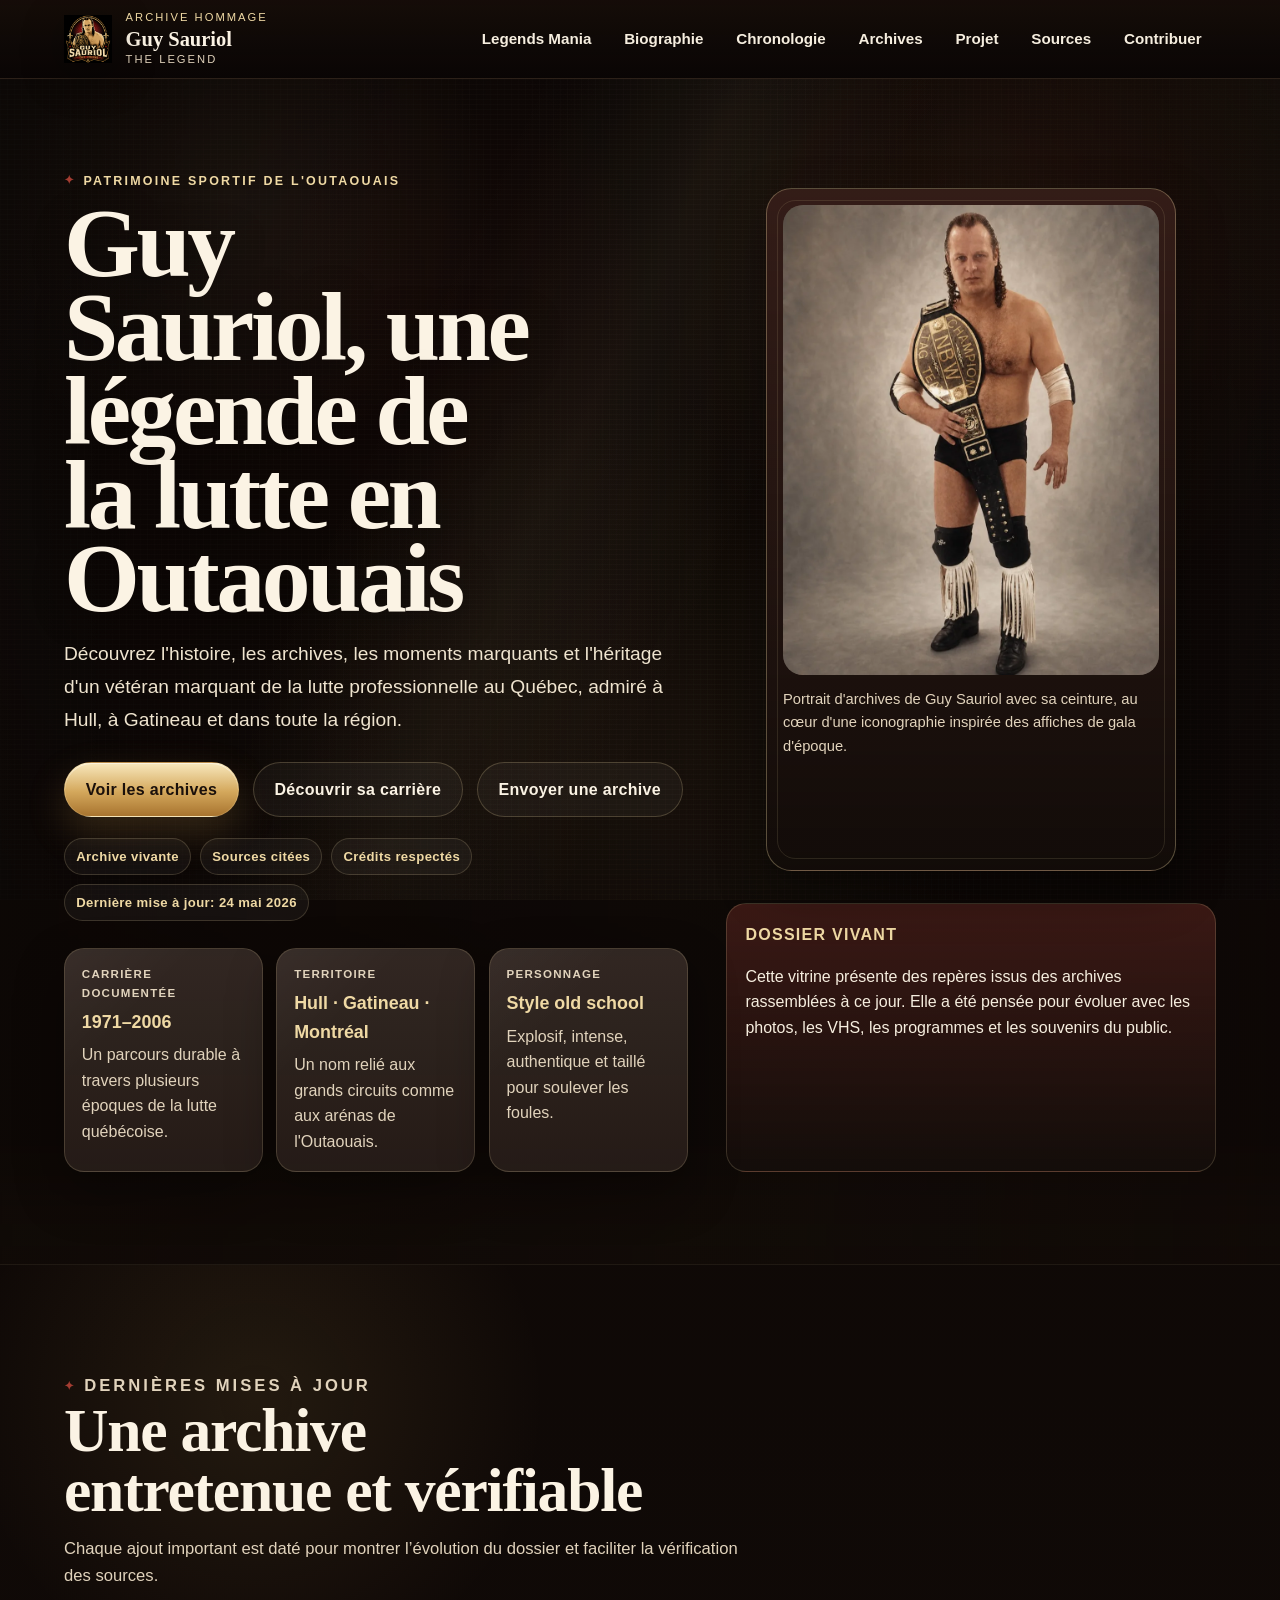
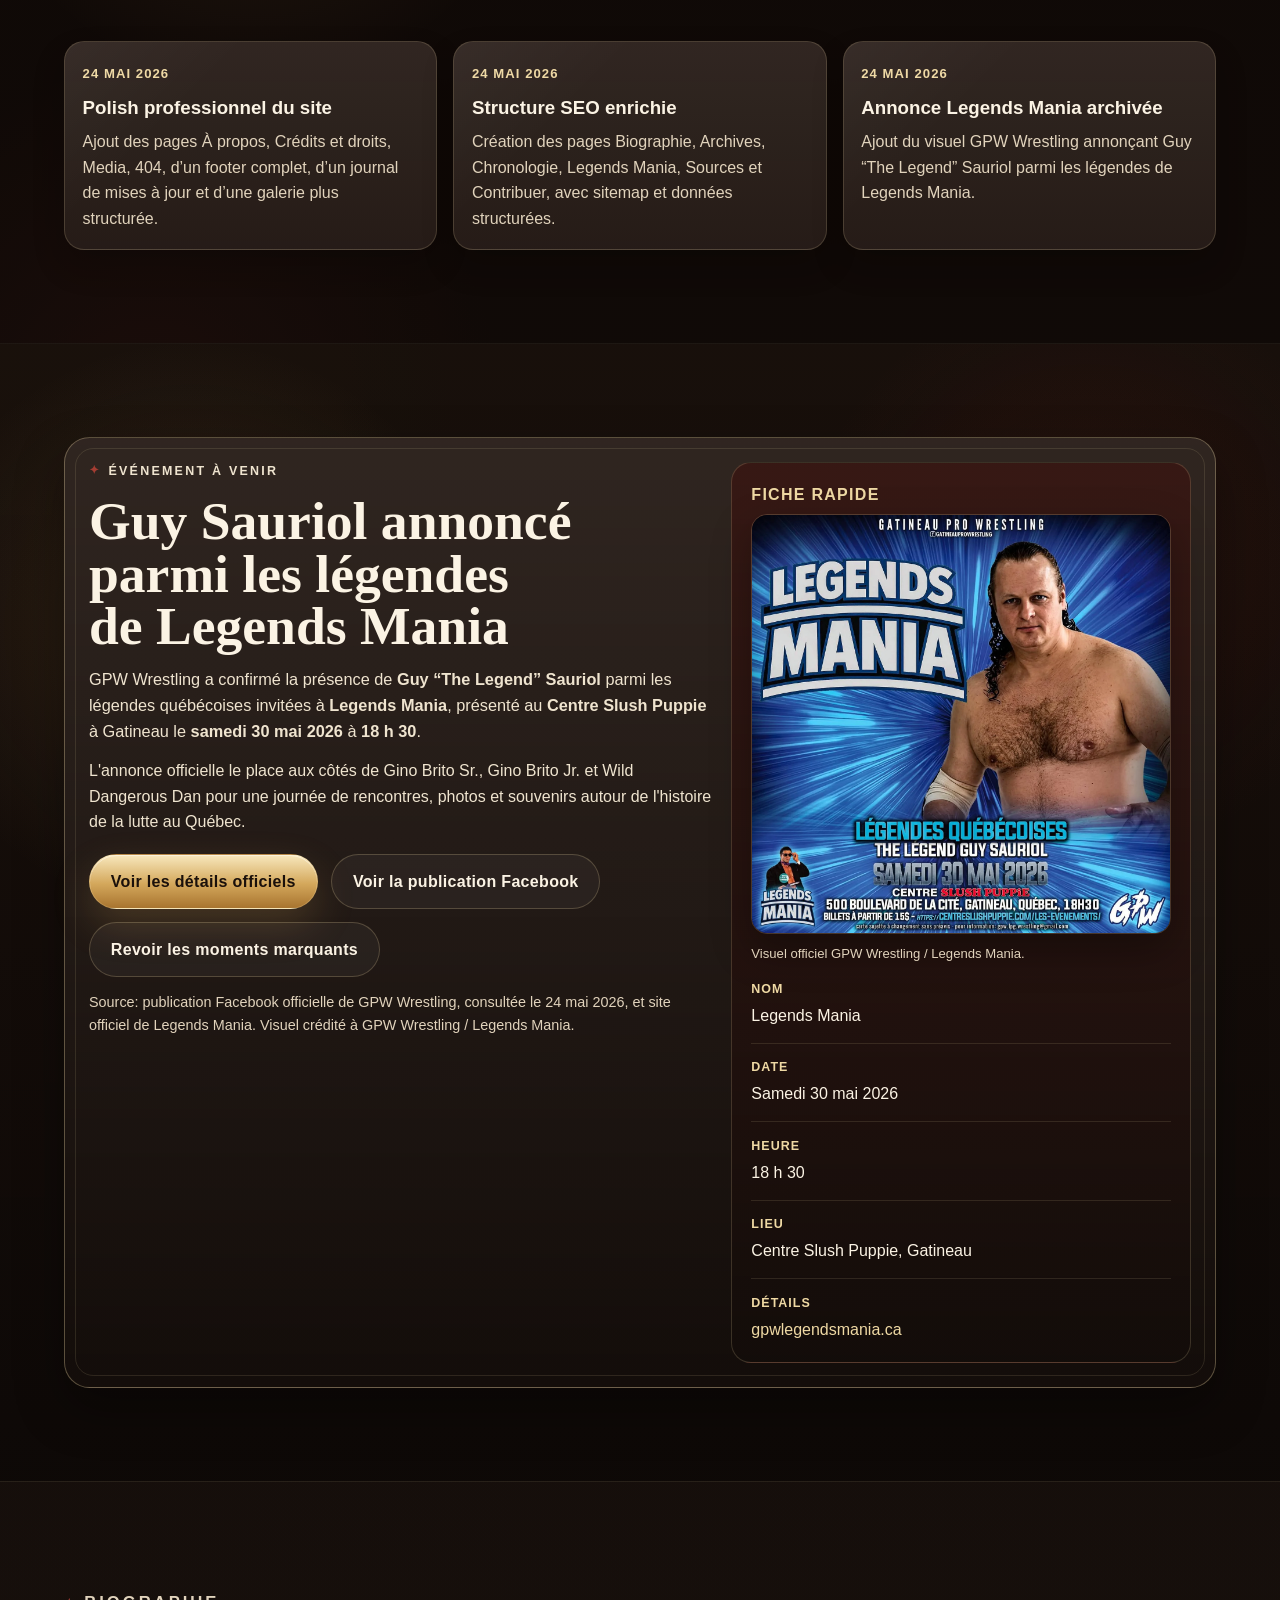
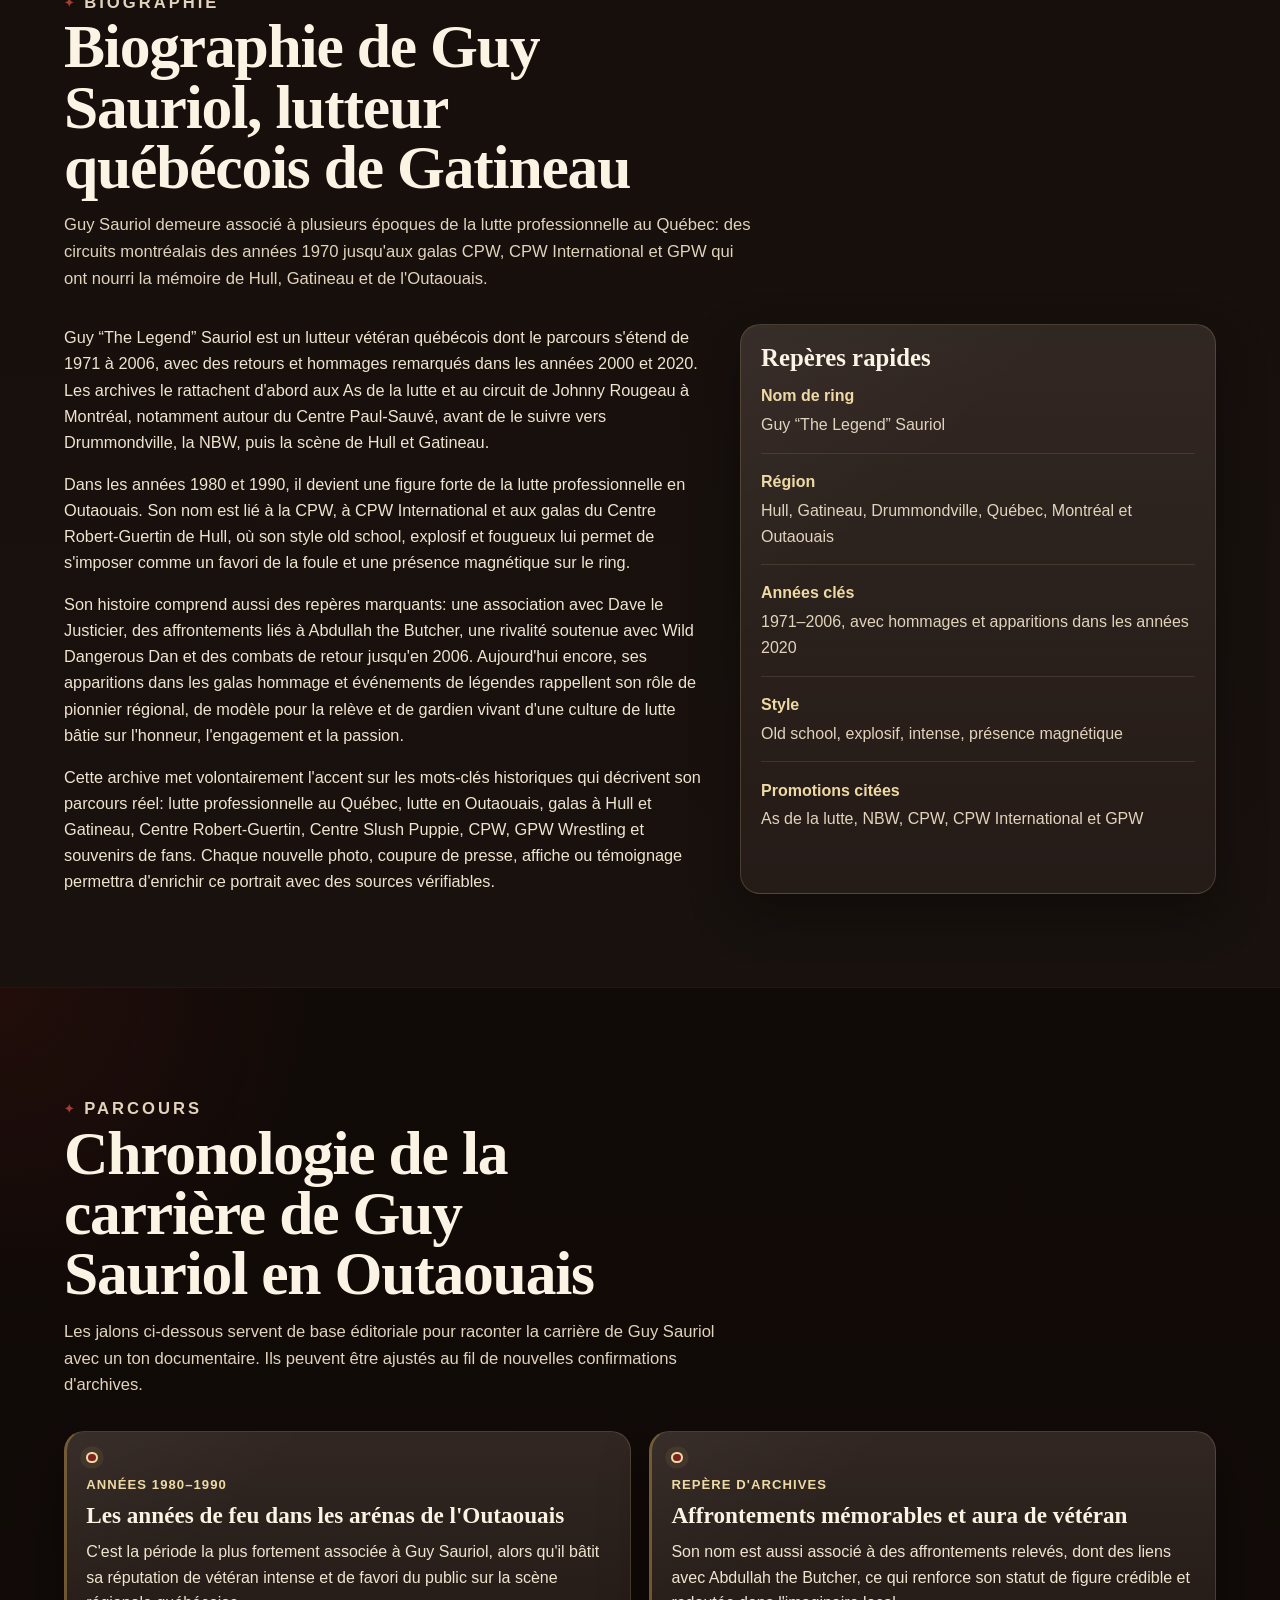
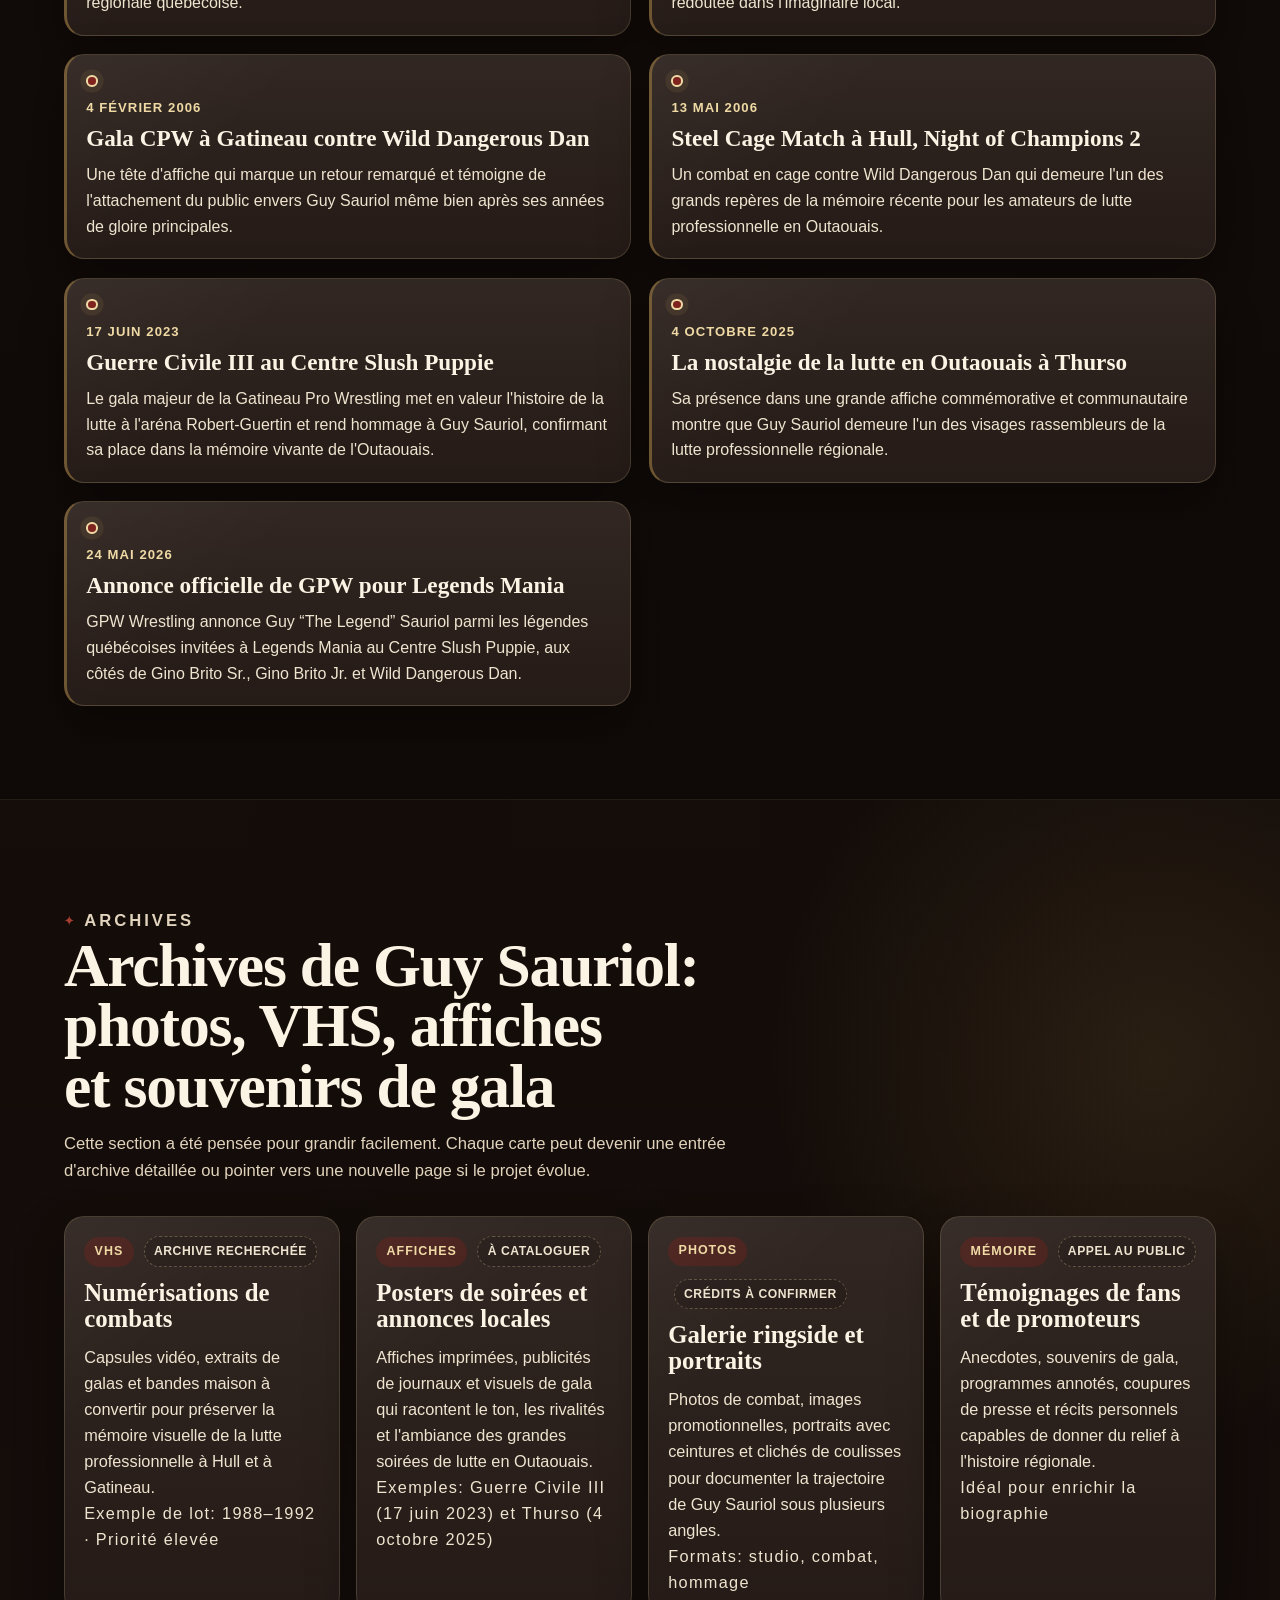
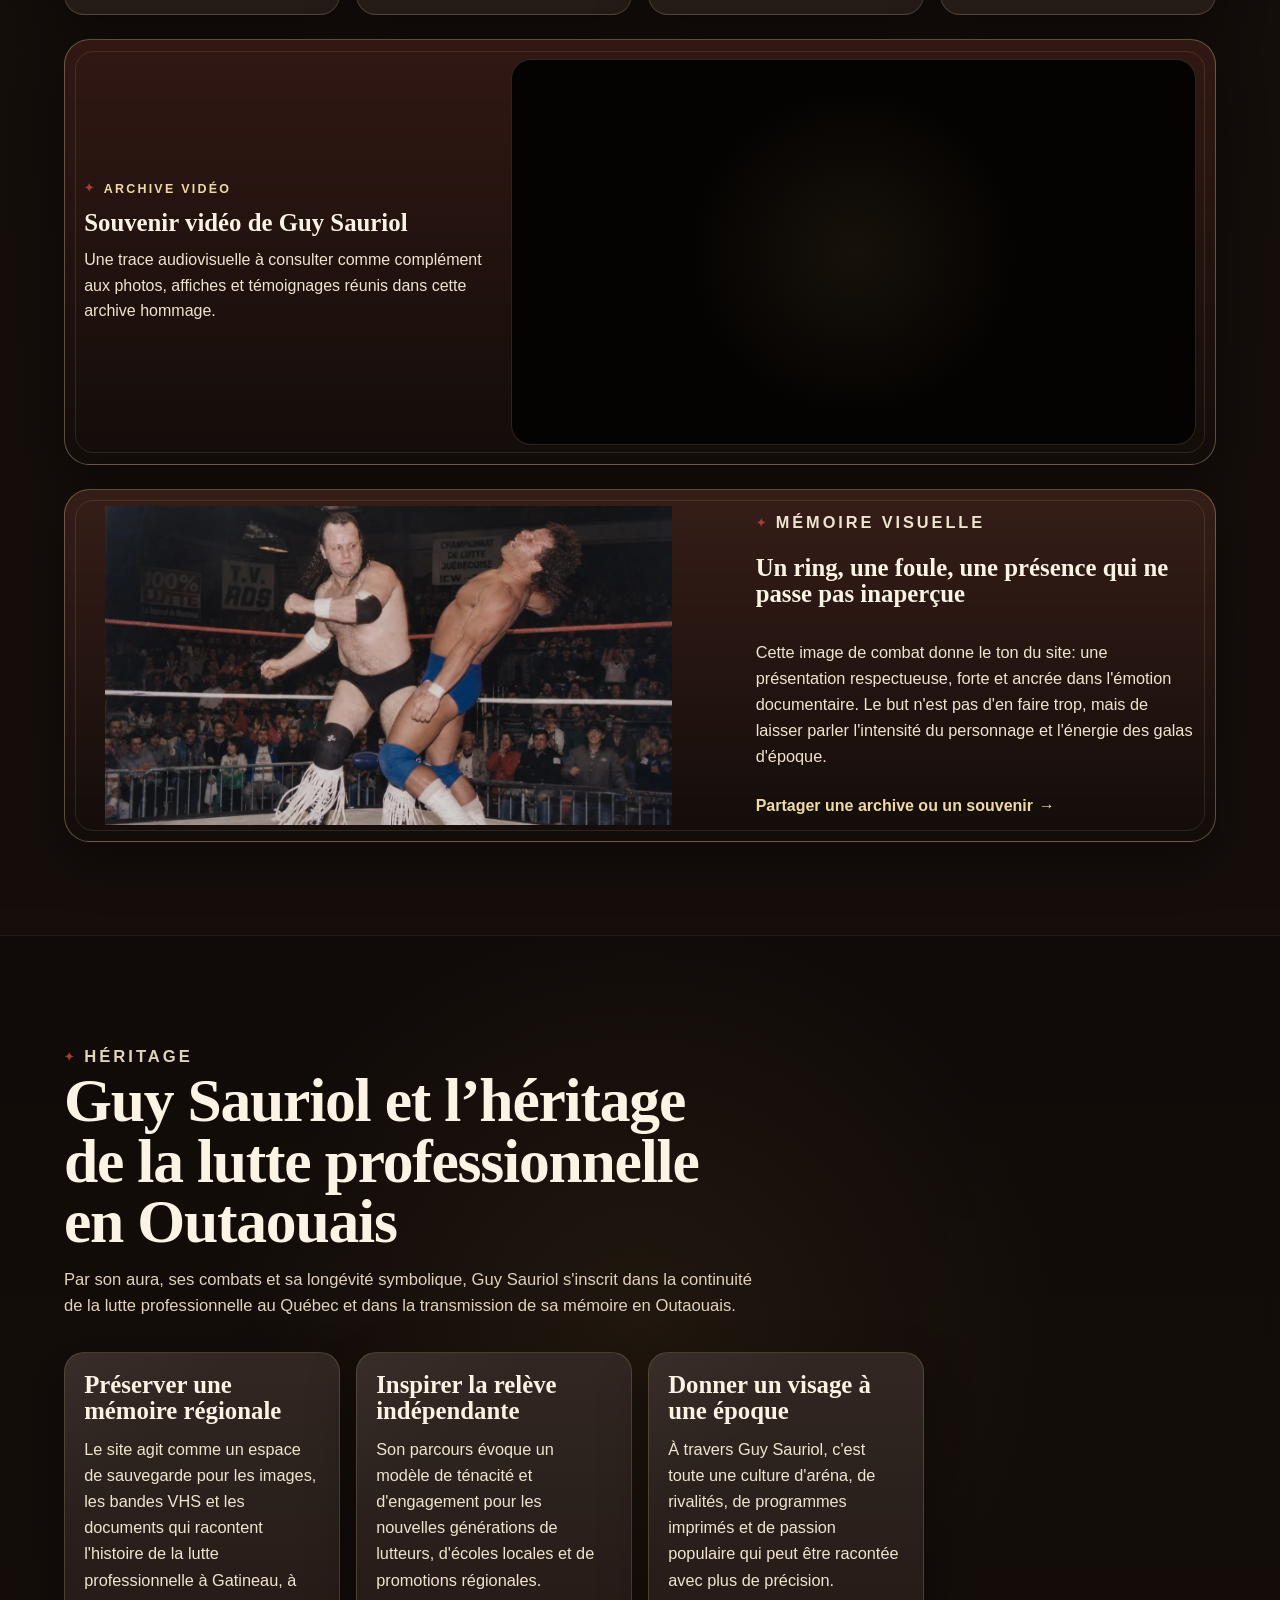
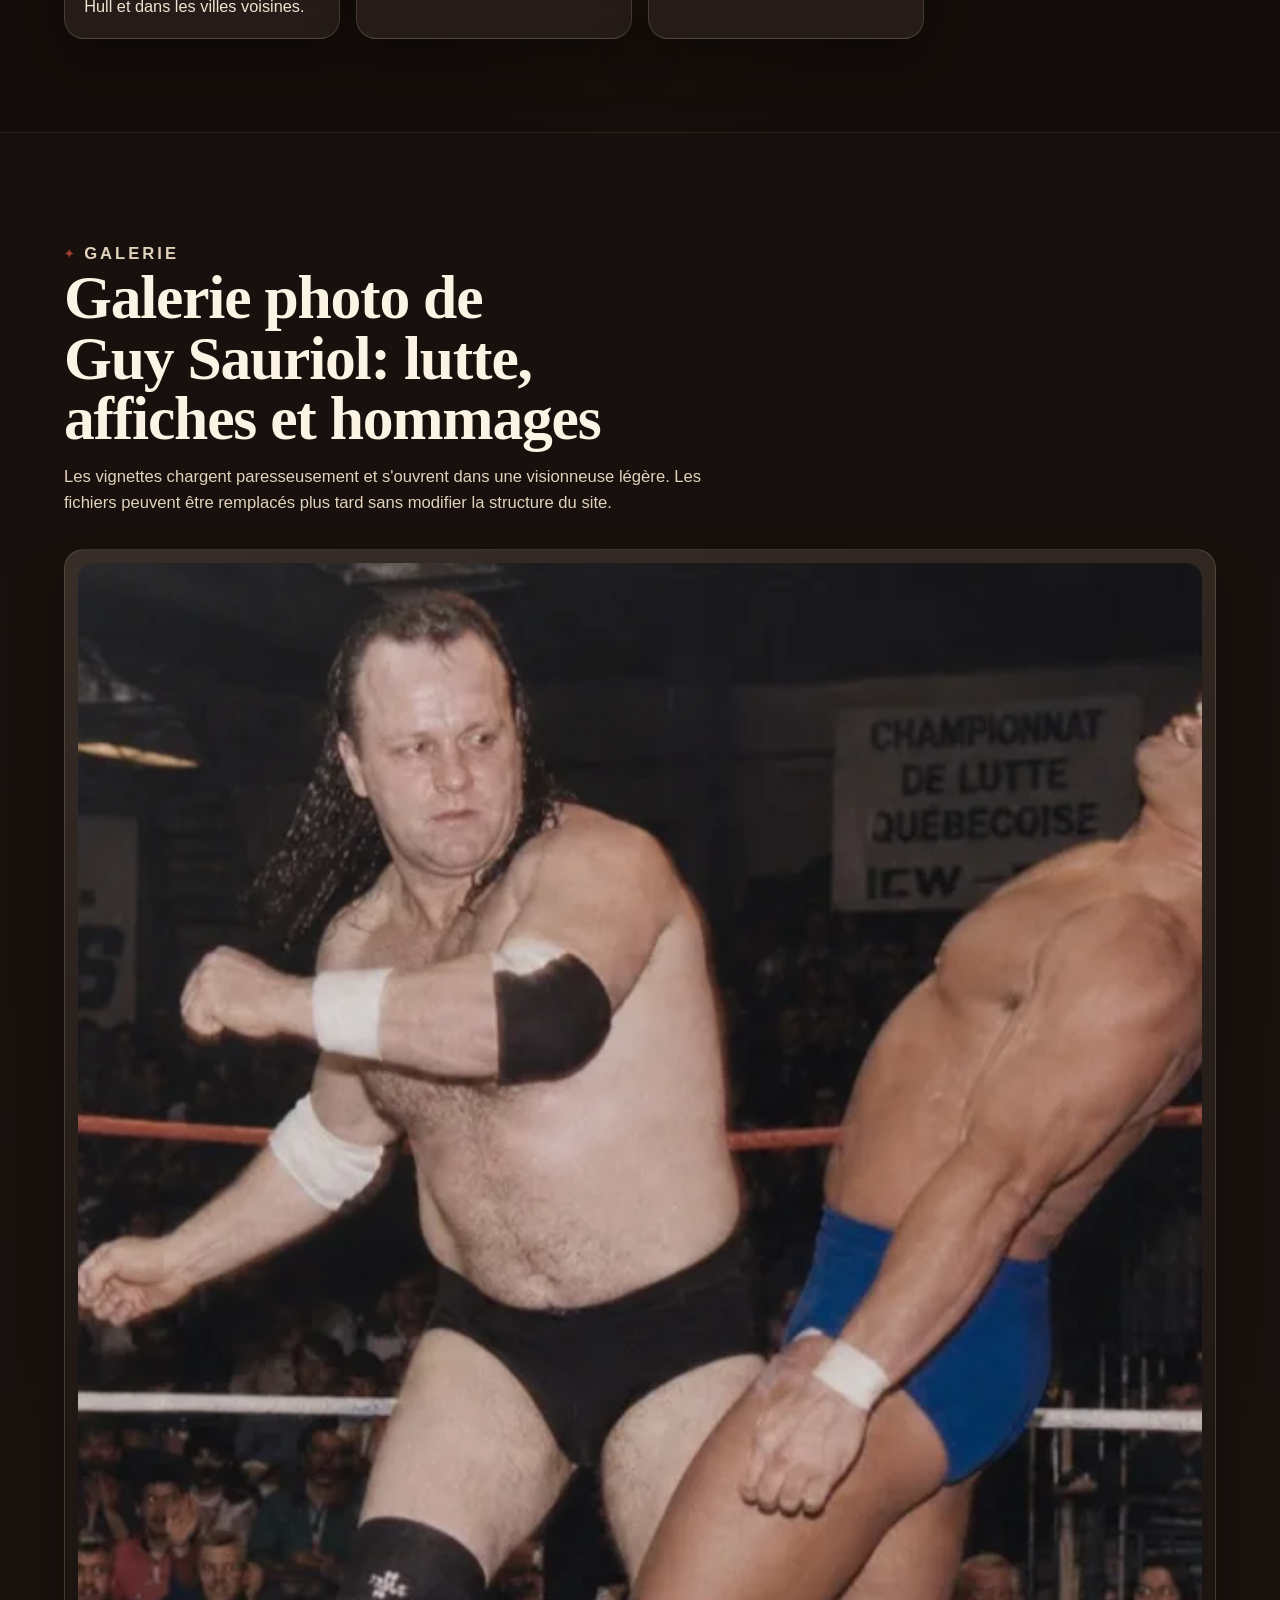
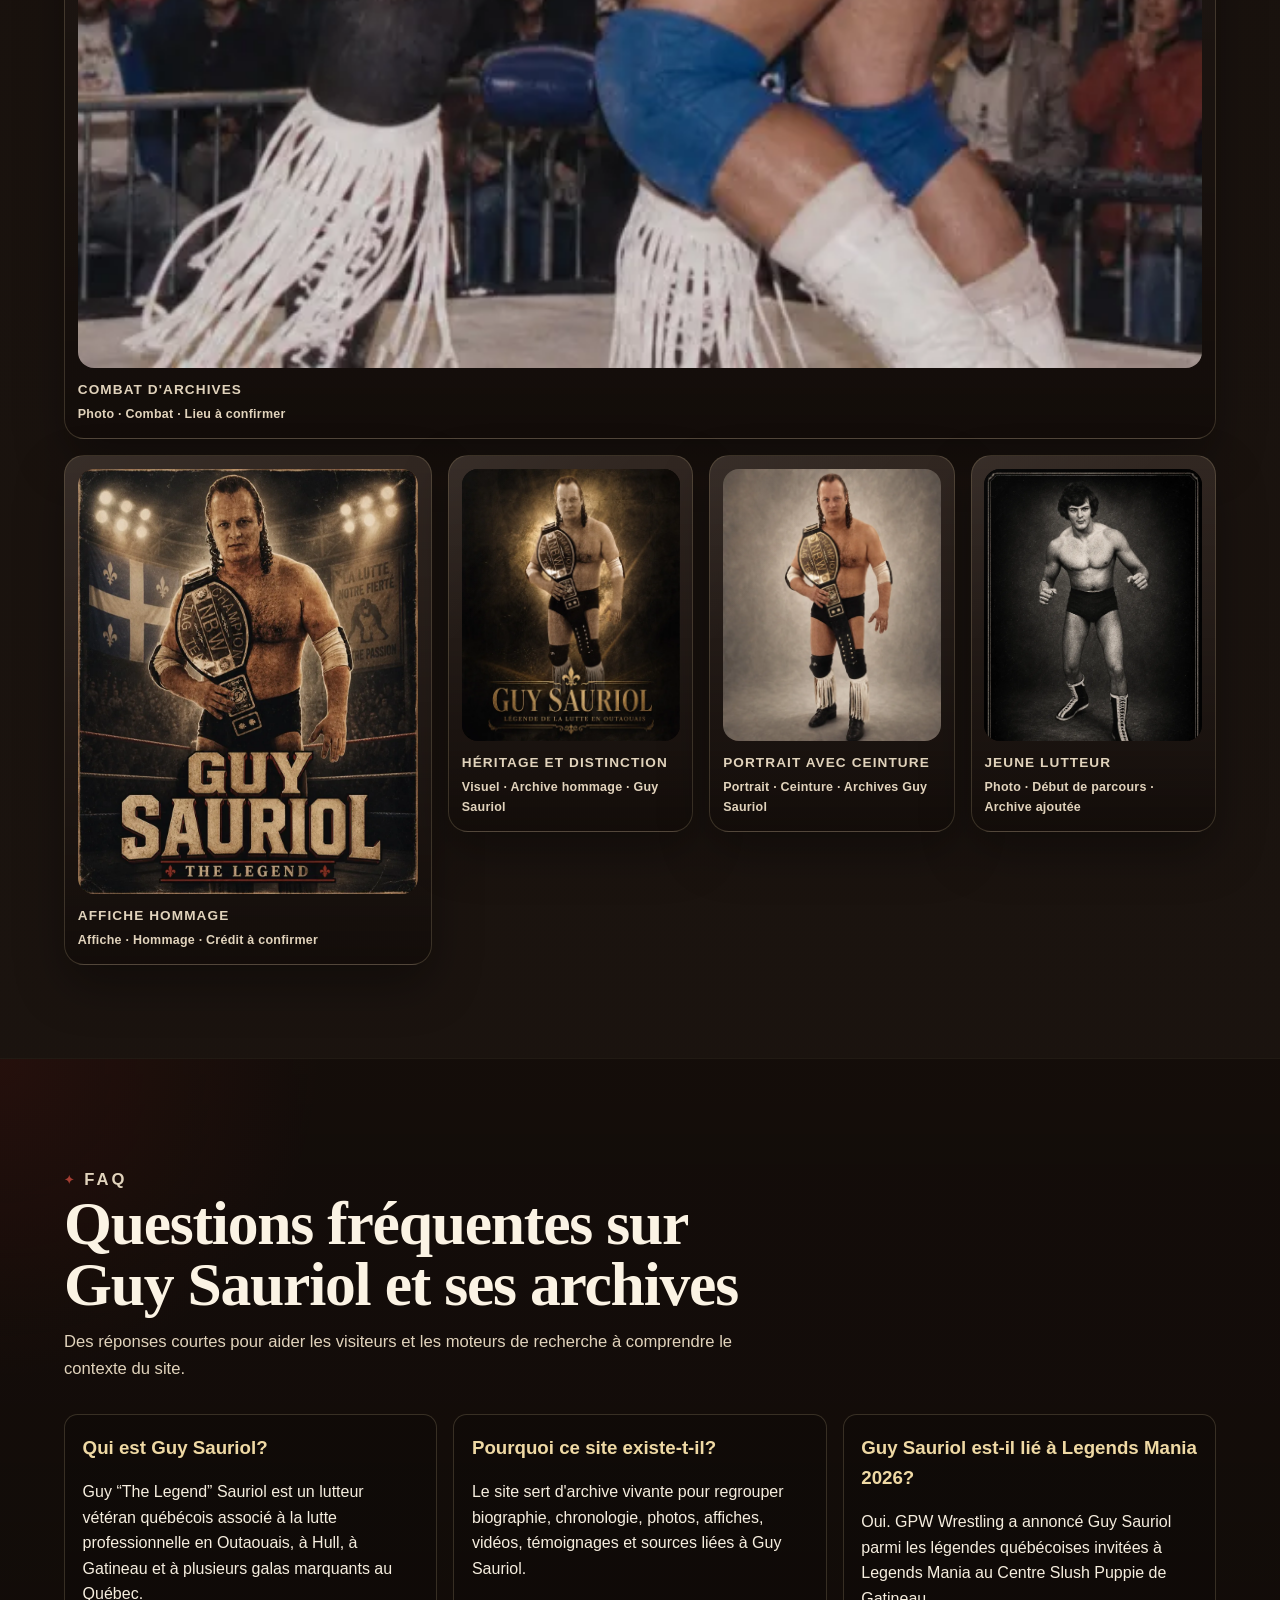
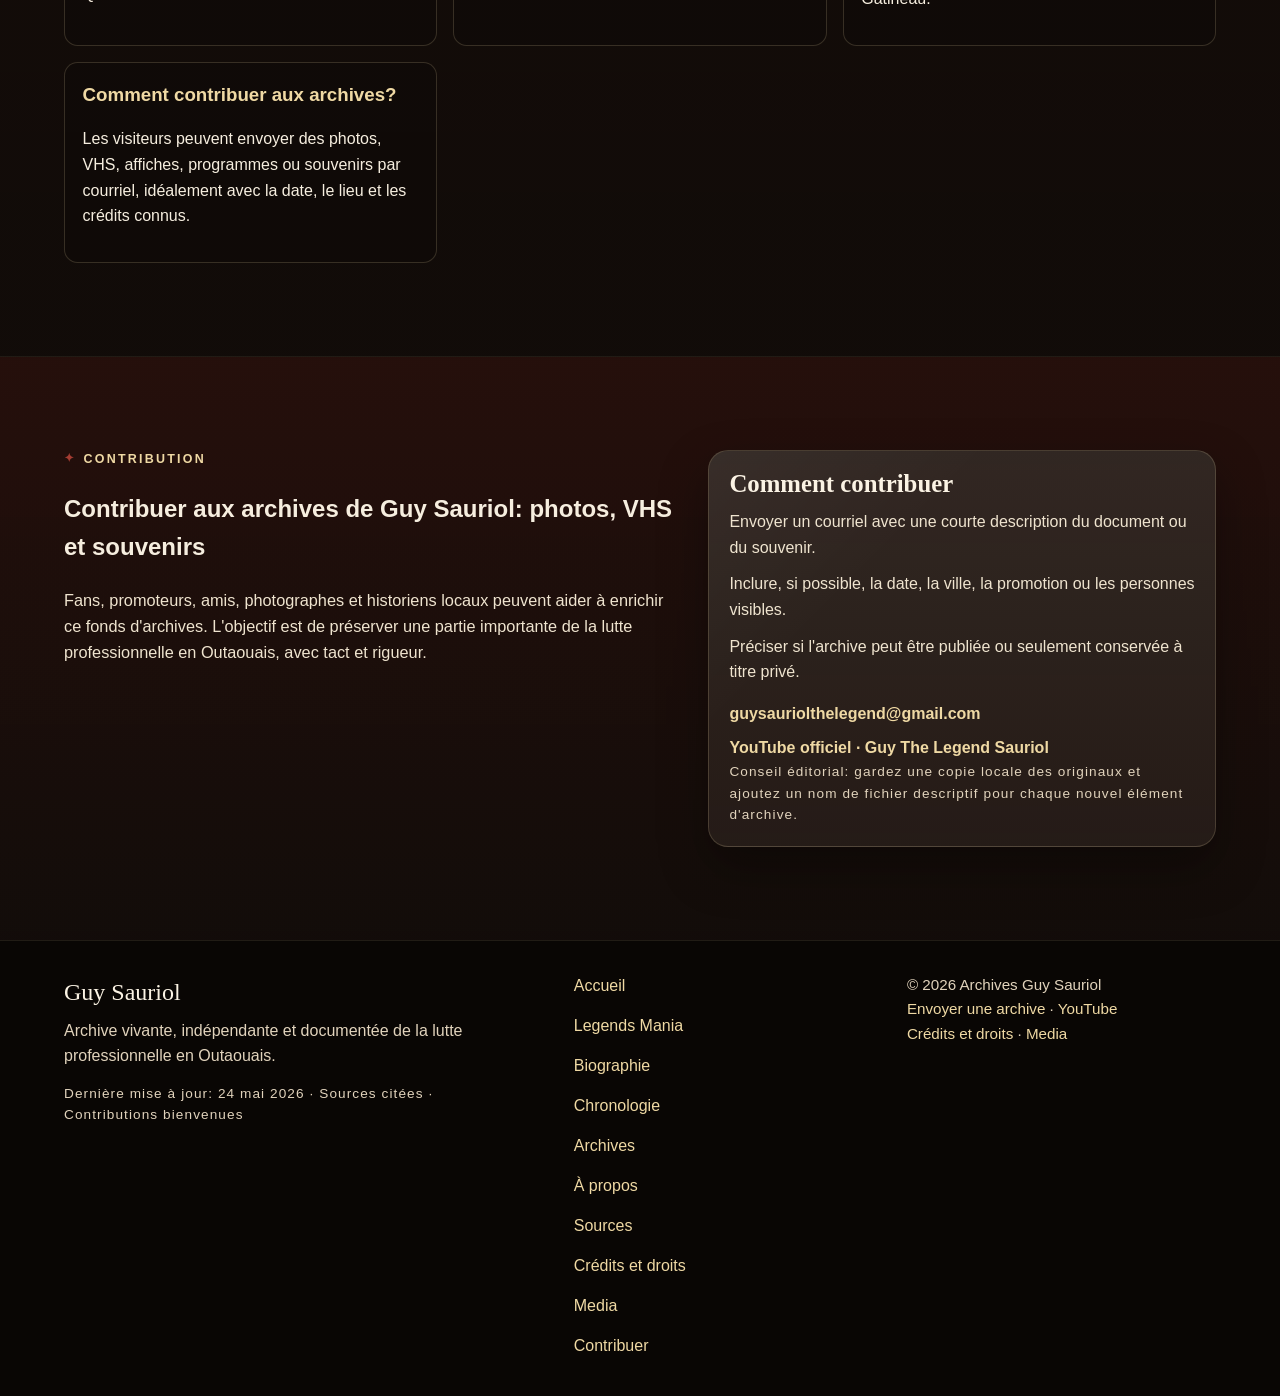
==== commit 59cd0c74: "fix: bust CSS cache for animated background" ====
--- a/index.html
+++ b/index.html
@@ -40,7 +40,7 @@
       name="twitter:image"
       content="https://www.guysauriol.ca/assets/images/og-guy-sauriol.jpg"
     >
-    <link rel="stylesheet" href="assets/css/style.css">
+    <link rel="stylesheet" href="assets/css/style.css?v=20260529b">
     <script defer src="assets/js/main.js"></script>
     <script type="application/ld+json">
       {
--- a/assets/css/style.css
+++ b/assets/css/style.css
@@ -57,19 +57,43 @@
     radial-gradient(circle at top right, rgba(199, 157, 83, 0.1), transparent 25rem),
     radial-gradient(circle at 12% 16%, rgba(164, 61, 50, 0.13), transparent 22rem),
     linear-gradient(180deg, #0d0806 0%, #130c09 22%, #18100c 100%);
-}
-
-body::before {
+  isolation: isolate;
+}
+
+body::before,
+body::after {
   content: "";
   position: fixed;
   inset: 0;
   pointer-events: none;
-  background:
-    linear-gradient(90deg, rgba(255, 255, 255, 0.02), transparent 10%, transparent 90%, rgba(255, 255, 255, 0.02)),
-    radial-gradient(circle at 20% 20%, rgba(239, 217, 164, 0.05), transparent 14rem),
-    radial-gradient(circle at 80% 35%, rgba(124, 29, 24, 0.08), transparent 18rem);
+}
+
+body::before {
+  background:
+    radial-gradient(circle at 18% 20%, rgba(239, 217, 164, 0.05), transparent 0 15rem),
+    radial-gradient(circle at 82% 28%, rgba(124, 29, 24, 0.1), transparent 0 20rem),
+    radial-gradient(circle at 50% 115%, rgba(199, 157, 83, 0.05), transparent 0 22rem),
+    linear-gradient(90deg, rgba(255, 255, 255, 0.012), transparent 10%, transparent 90%, rgba(255, 255, 255, 0.012));
   mix-blend-mode: screen;
-  opacity: 0.8;
+  opacity: 0.55;
+  transform-origin: center;
+  animation: arenaGlow 34s ease-in-out infinite alternate;
+  z-index: -2;
+}
+
+body::after {
+  background:
+    linear-gradient(120deg, rgba(255, 255, 255, 0.014), transparent 22%, transparent 78%, rgba(255, 255, 255, 0.01)),
+    repeating-linear-gradient(
+      180deg,
+      rgba(255, 255, 255, 0.014) 0,
+      rgba(255, 255, 255, 0.014) 1px,
+      transparent 1px,
+      transparent 5px
+    );
+  opacity: 0.06;
+  mix-blend-mode: soft-light;
+  animation: filmDrift 28s linear infinite;
   z-index: -1;
 }
 
@@ -102,6 +126,58 @@
 
 [id] {
   scroll-margin-top: calc(var(--header-height) + 1rem);
+}
+
+@keyframes arenaGlow {
+  0% {
+    opacity: 0.62;
+    transform: scale(1) translate3d(0, 0, 0);
+  }
+
+  50% {
+    opacity: 0.92;
+    transform: scale(1.08) translate3d(1.5%, -1.2%, 0);
+  }
+
+  100% {
+    opacity: 0.72;
+    transform: scale(1.03) translate3d(-1.5%, 1.6%, 0);
+  }
+}
+
+@keyframes filmDrift {
+  0% {
+    transform: translateY(0);
+  }
+
+  100% {
+    transform: translateY(24px);
+  }
+}
+
+@keyframes marqueeGlow {
+  0% {
+    transform: translate3d(-2%, 0, 0) scale(1);
+    opacity: 0.72;
+  }
+
+  100% {
+    transform: translate3d(2%, -1%, 0) scale(1.04);
+    opacity: 1;
+  }
+}
+
+@keyframes crowdPulse {
+  0%,
+  100% {
+    opacity: 0.45;
+    transform: scaleX(0.96);
+  }
+
+  50% {
+    opacity: 0.82;
+    transform: scaleX(1.05);
+  }
 }
 
 .container {
@@ -297,13 +373,33 @@
   padding-top: 2.8rem;
 }
 
-.hero::before {
+.hero::before,
+.hero::after {
   content: "";
   position: absolute;
   inset: 0;
-  background:
-    radial-gradient(circle at 78% 16%, rgba(199, 157, 83, 0.2), transparent 22rem),
-    radial-gradient(circle at 30% 18%, rgba(124, 29, 24, 0.18), transparent 18rem);
+  pointer-events: none;
+}
+
+.hero::before {
+  background:
+    radial-gradient(circle at 78% 16%, rgba(199, 157, 83, 0.14), transparent 22rem),
+    radial-gradient(circle at 30% 18%, rgba(124, 29, 24, 0.12), transparent 18rem),
+    linear-gradient(90deg, transparent 0%, rgba(255, 255, 255, 0.015) 50%, transparent 100%);
+  opacity: 0.58;
+  animation: marqueeGlow 28s ease-in-out infinite alternate;
+  z-index: -2;
+}
+
+.hero::after {
+  inset: auto -15% -4rem;
+  height: 11rem;
+  background:
+    radial-gradient(circle at 50% 50%, rgba(199, 157, 83, 0.12), transparent 0 35%),
+    linear-gradient(180deg, rgba(199, 157, 83, 0), rgba(199, 157, 83, 0.08) 44%, rgba(124, 29, 24, 0));
+  filter: blur(42px);
+  opacity: 0.38;
+  animation: crowdPulse 14s ease-in-out infinite;
   z-index: -1;
 }
 
@@ -1248,12 +1344,16 @@
 
 body::before {
   background:
-    repeating-linear-gradient(0deg, rgba(251, 243, 228, 0.018) 0 1px, transparent 1px 5px),
-    repeating-linear-gradient(90deg, rgba(251, 243, 228, 0.014) 0 1px, transparent 1px 7px),
-    linear-gradient(90deg, rgba(255, 255, 255, 0.02), transparent 10%, transparent 90%, rgba(255, 255, 255, 0.02)),
-    radial-gradient(circle at 20% 20%, rgba(239, 217, 164, 0.05), transparent 14rem),
-    radial-gradient(circle at 80% 35%, rgba(124, 29, 24, 0.08), transparent 18rem);
-  opacity: 0.62;
+    repeating-linear-gradient(0deg, rgba(251, 243, 228, 0.022) 0 1px, transparent 1px 5px),
+    repeating-linear-gradient(90deg, rgba(251, 243, 228, 0.017) 0 1px, transparent 1px 7px),
+    linear-gradient(90deg, rgba(255, 255, 255, 0.022), transparent 10%, transparent 90%, rgba(255, 255, 255, 0.022)),
+    radial-gradient(circle at 18% 22%, rgba(239, 217, 164, 0.11), transparent 17rem),
+    radial-gradient(circle at 82% 30%, rgba(124, 29, 24, 0.15), transparent 21rem),
+    radial-gradient(circle at 48% 86%, rgba(199, 157, 83, 0.08), transparent 25rem);
+  opacity: 0.86;
+  animation: arenaSpotlights 18s ease-in-out infinite alternate;
+  transform-origin: center;
+  will-change: transform, filter, opacity;
 }
 
 body::after {
@@ -1261,8 +1361,54 @@
   position: fixed;
   inset: 0;
   pointer-events: none;
-  background: radial-gradient(ellipse at center, transparent 0 52%, rgba(0, 0, 0, 0.28) 100%);
+  background:
+    radial-gradient(ellipse at center, transparent 0 48%, rgba(0, 0, 0, 0.24) 100%),
+    linear-gradient(115deg, transparent 0 34%, rgba(239, 217, 164, 0.065) 46%, transparent 58%);
+  opacity: 0.92;
+  animation: arenaSweep 20s ease-in-out infinite alternate;
+  transform-origin: center;
   z-index: -1;
+}
+
+/* Animated arena background for GitHub Pages: CSS-only, no asset weight. */
+@keyframes arenaSpotlights {
+  0% {
+    transform: translate3d(-2.6%, -1.5%, 0) scale(1);
+    filter: hue-rotate(0deg) saturate(1);
+    opacity: 0.72;
+  }
+
+  45% {
+    transform: translate3d(1.9%, 1.1%, 0) scale(1.06);
+    filter: hue-rotate(-6deg) saturate(1.12);
+    opacity: 0.9;
+  }
+
+  100% {
+    transform: translate3d(1.6%, -2.1%, 0) scale(1.095);
+    filter: hue-rotate(5deg) saturate(1.08);
+    opacity: 0.78;
+  }
+}
+
+@keyframes arenaSweep {
+  0% {
+    transform: translate3d(-5%, 0, 0) rotate(-1.25deg) scale(1.03);
+    opacity: 0.72;
+  }
+
+  100% {
+    transform: translate3d(5%, 0, 0) rotate(1.25deg) scale(1.08);
+    opacity: 0.98;
+  }
+}
+
+@media (prefers-reduced-motion: reduce) {
+  body::before,
+  body::after {
+    animation: none;
+    transform: none;
+  }
 }
 
 .section {
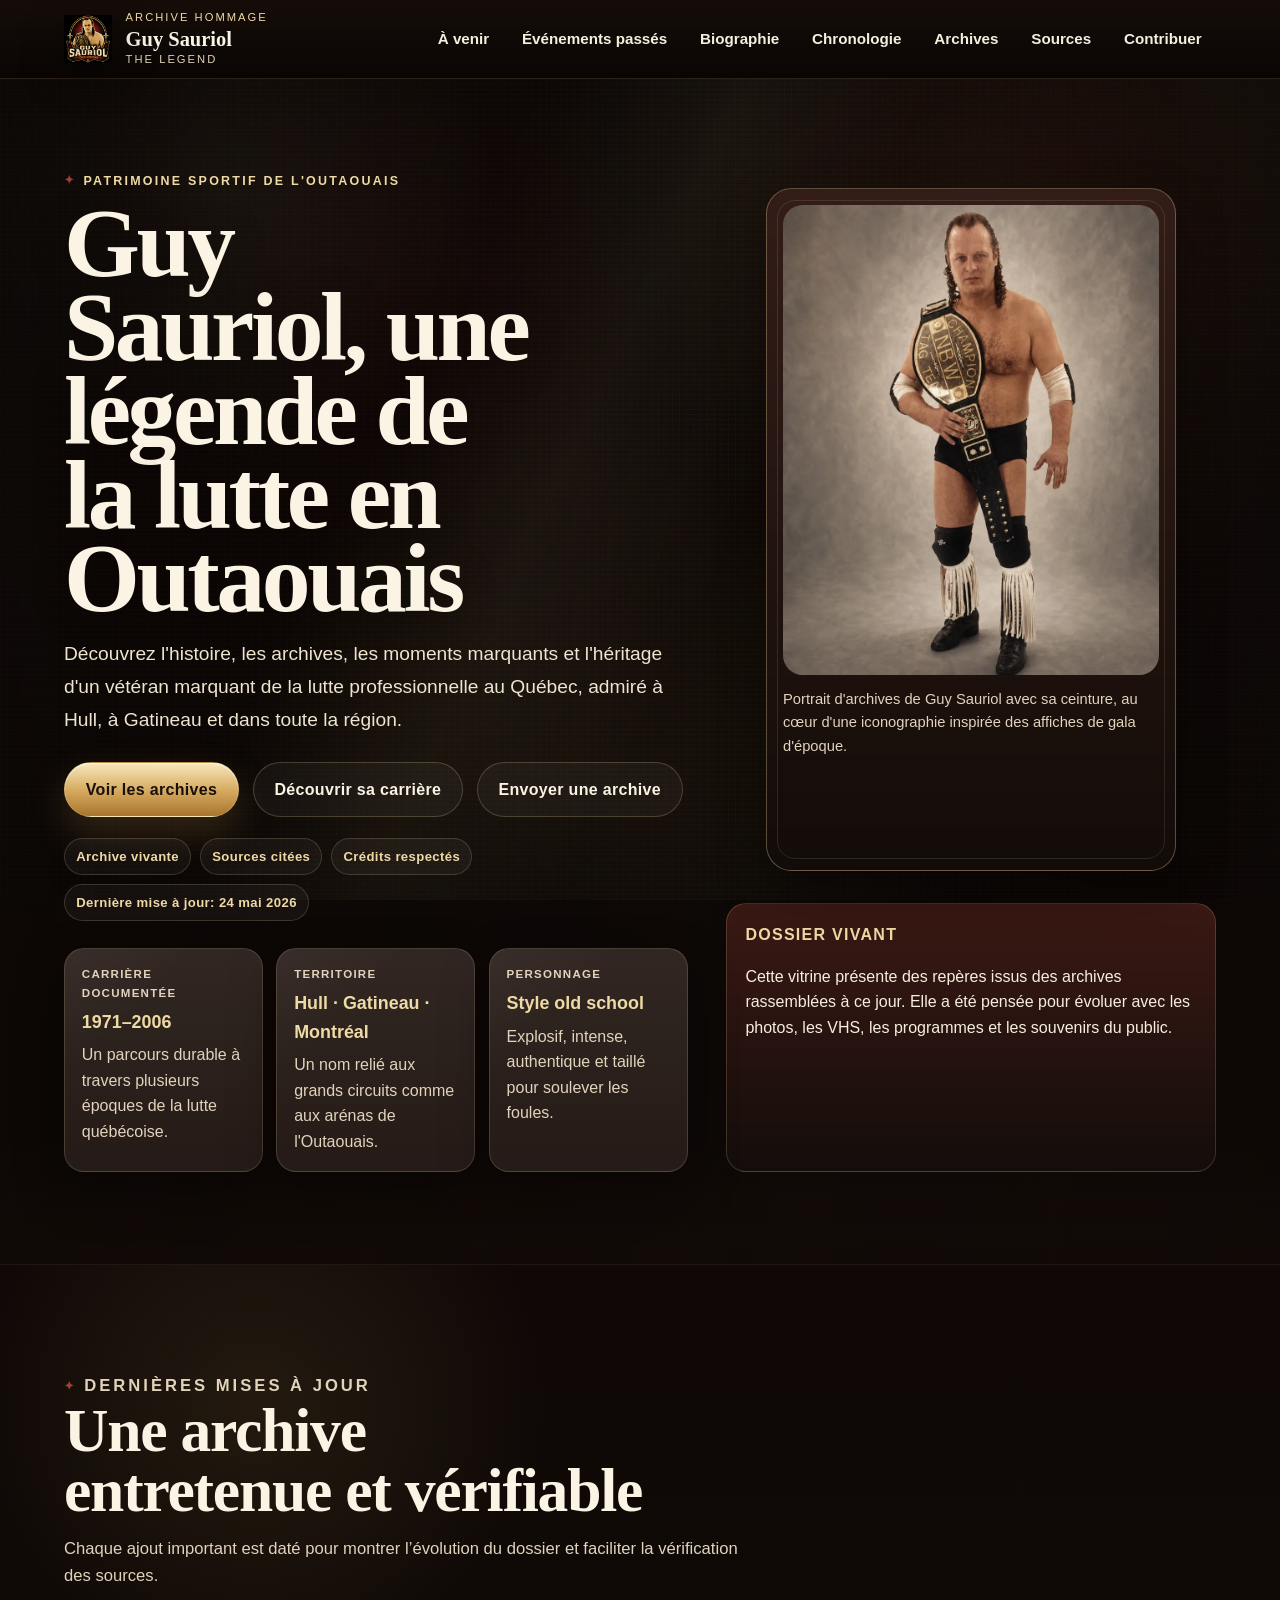
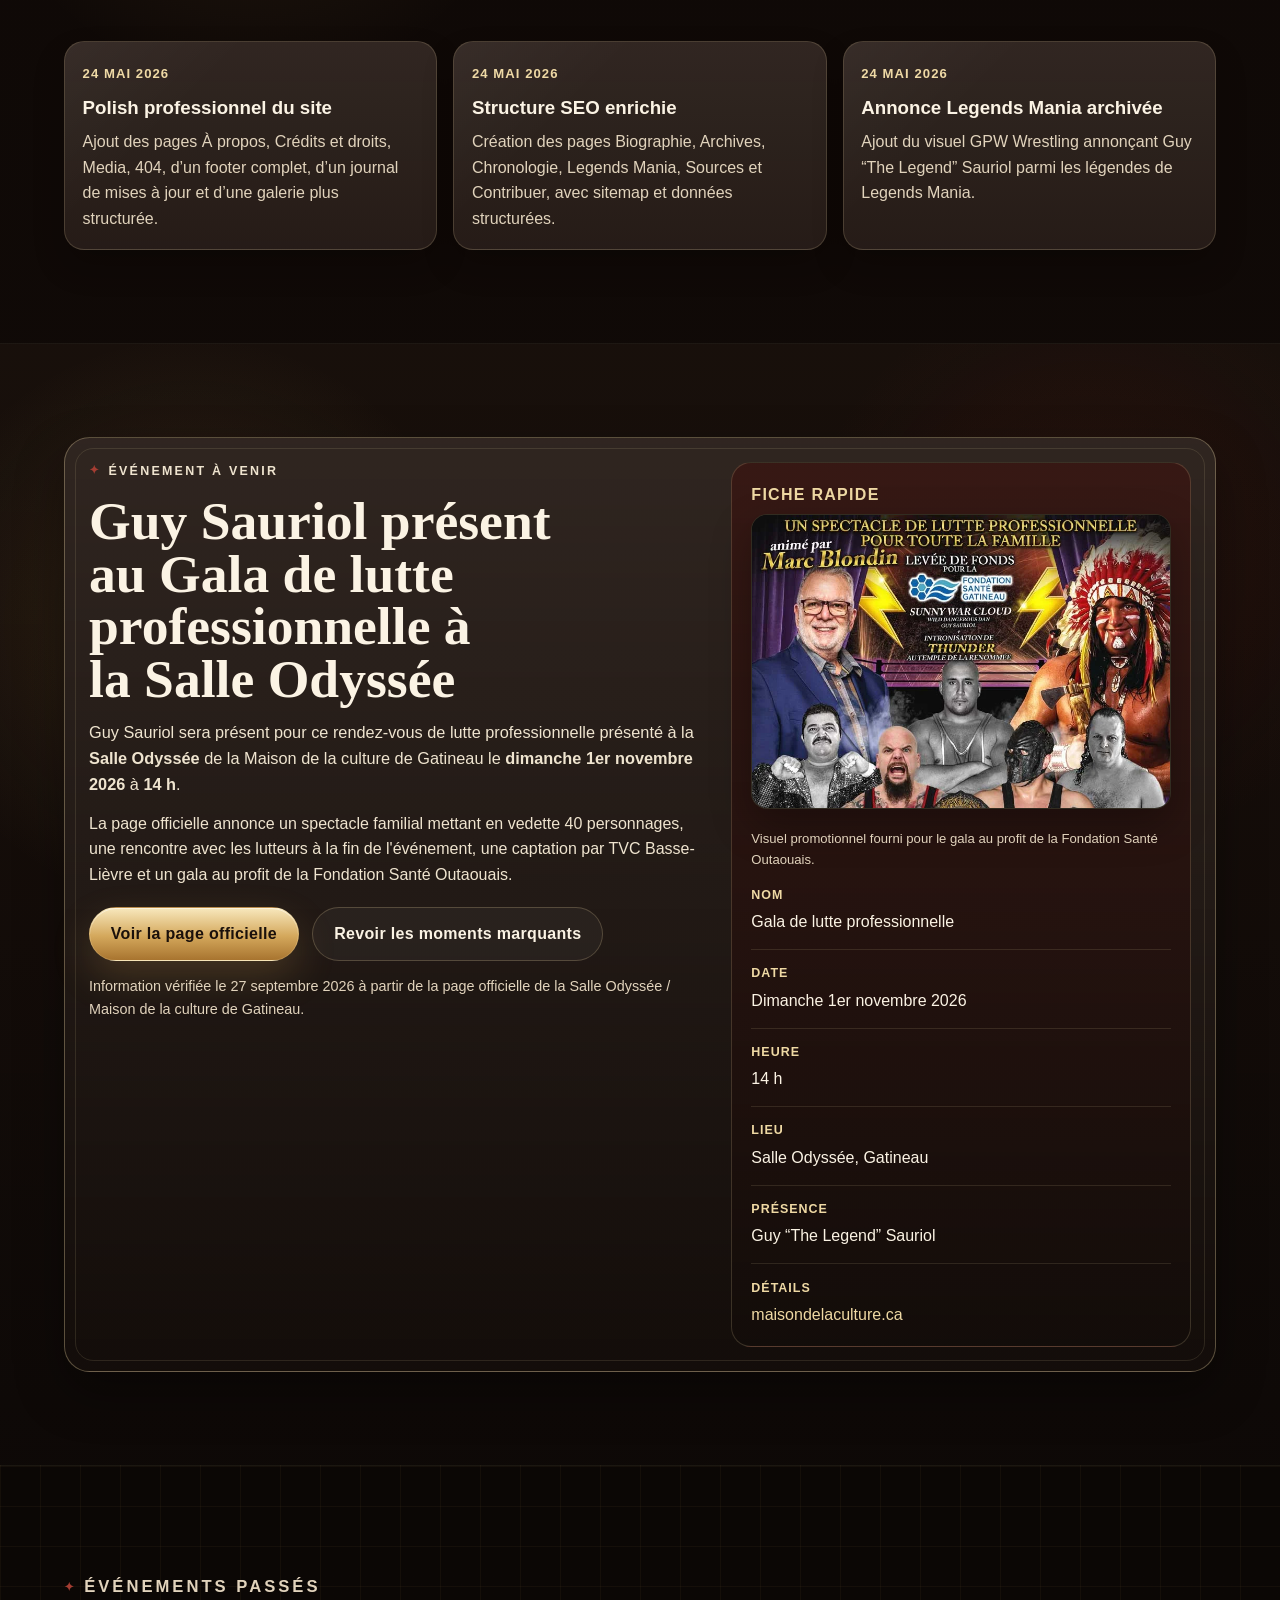
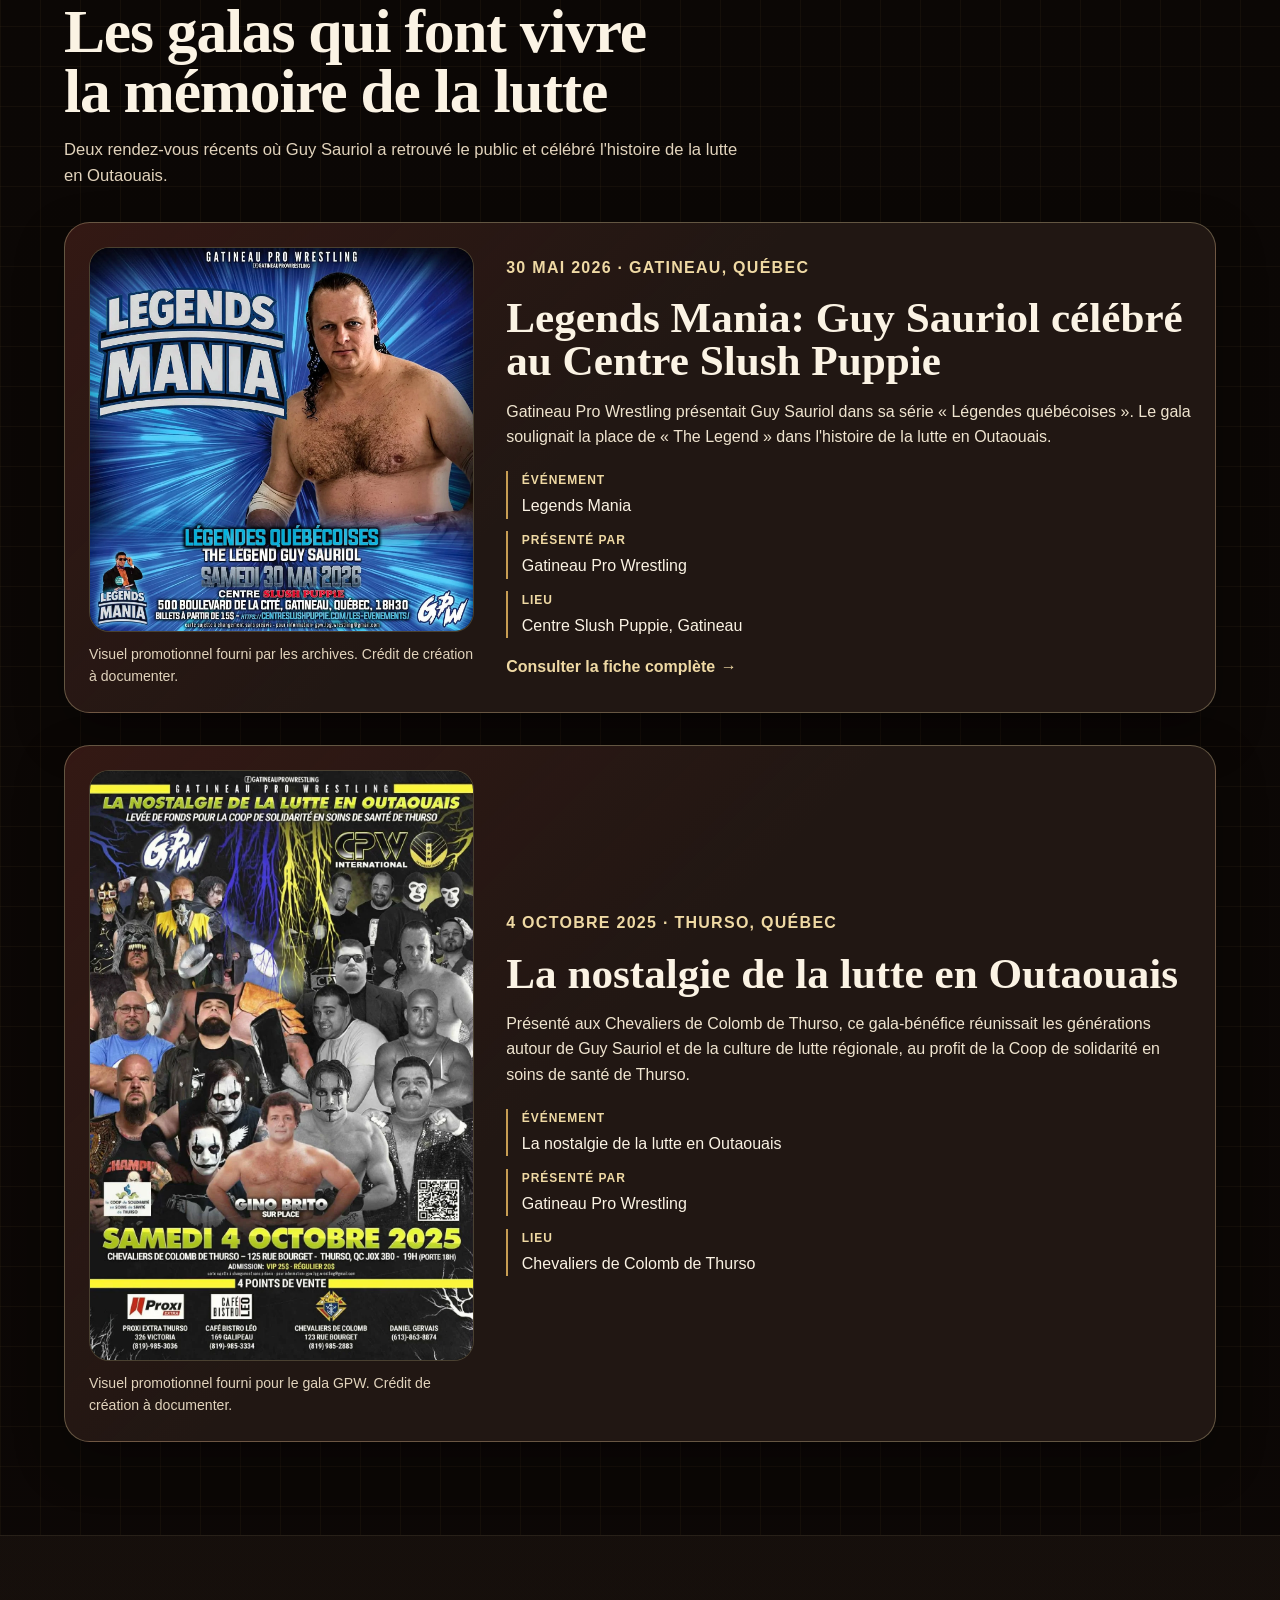
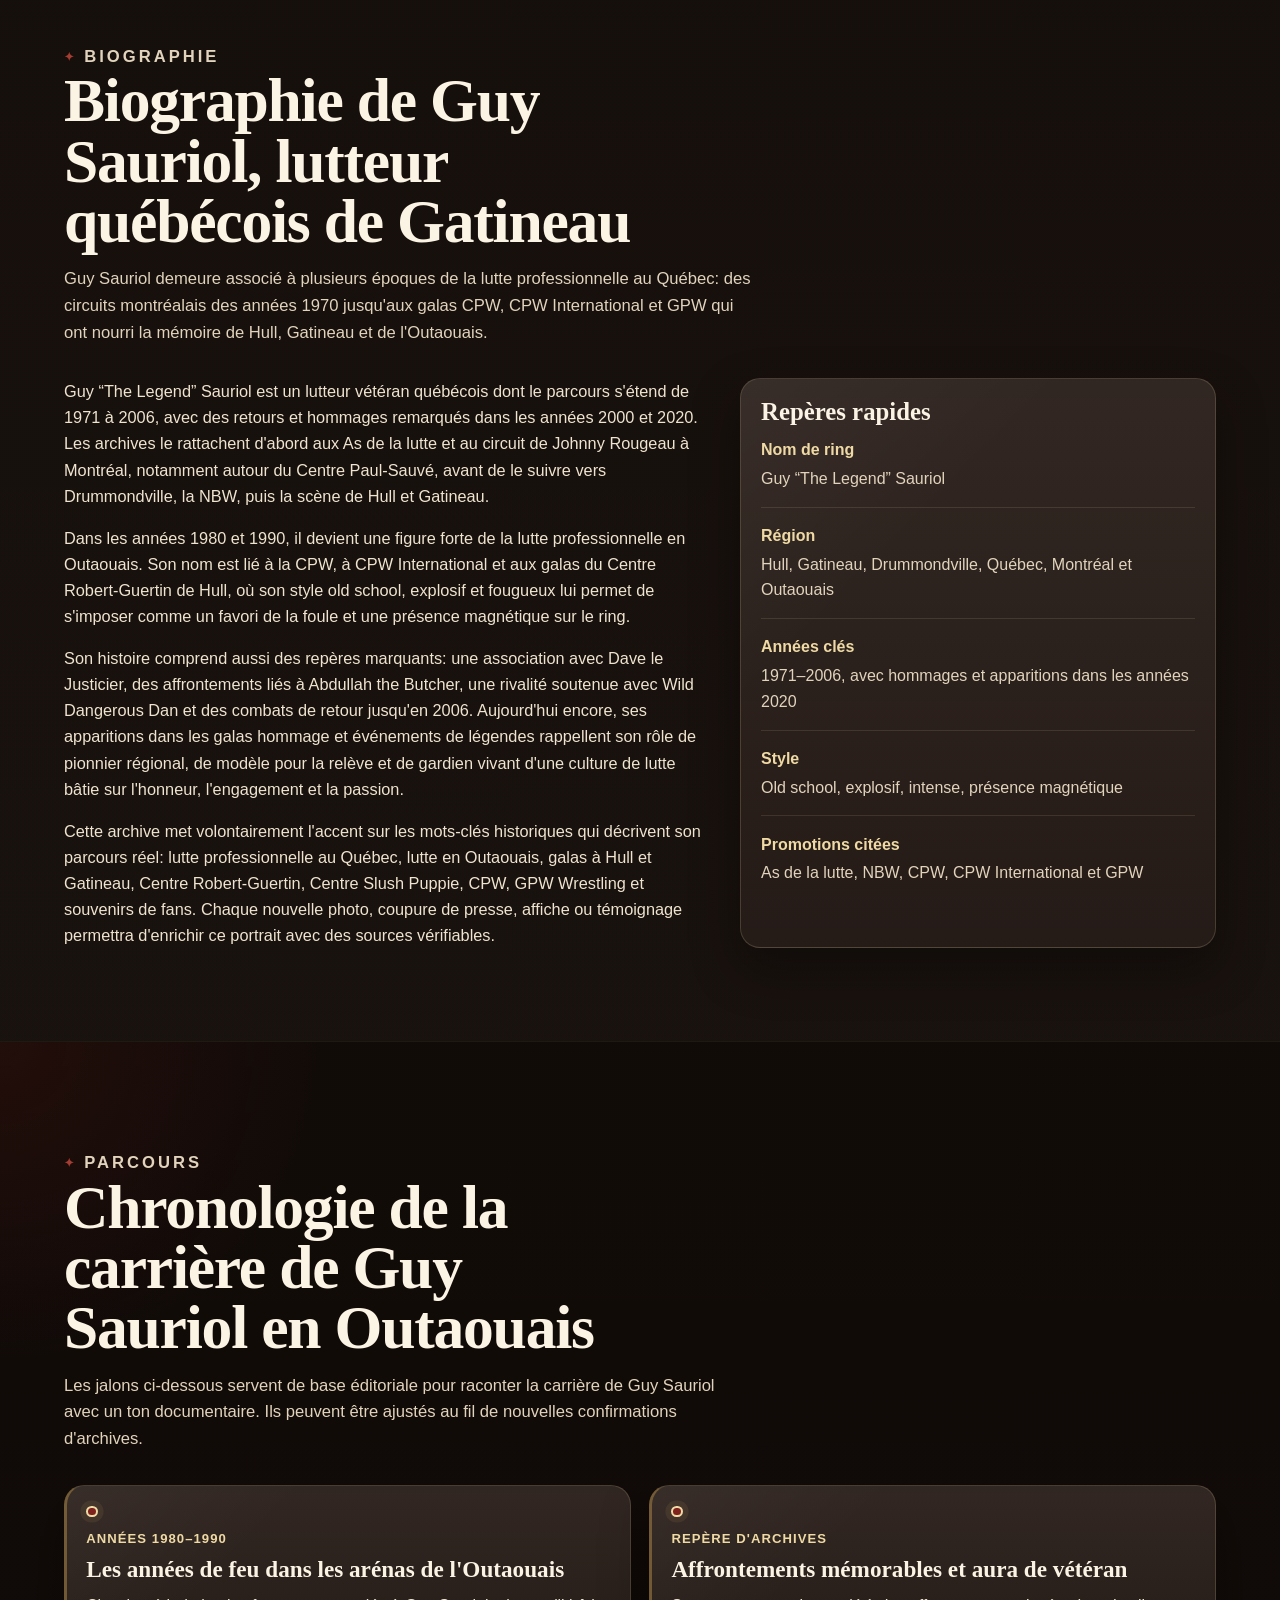
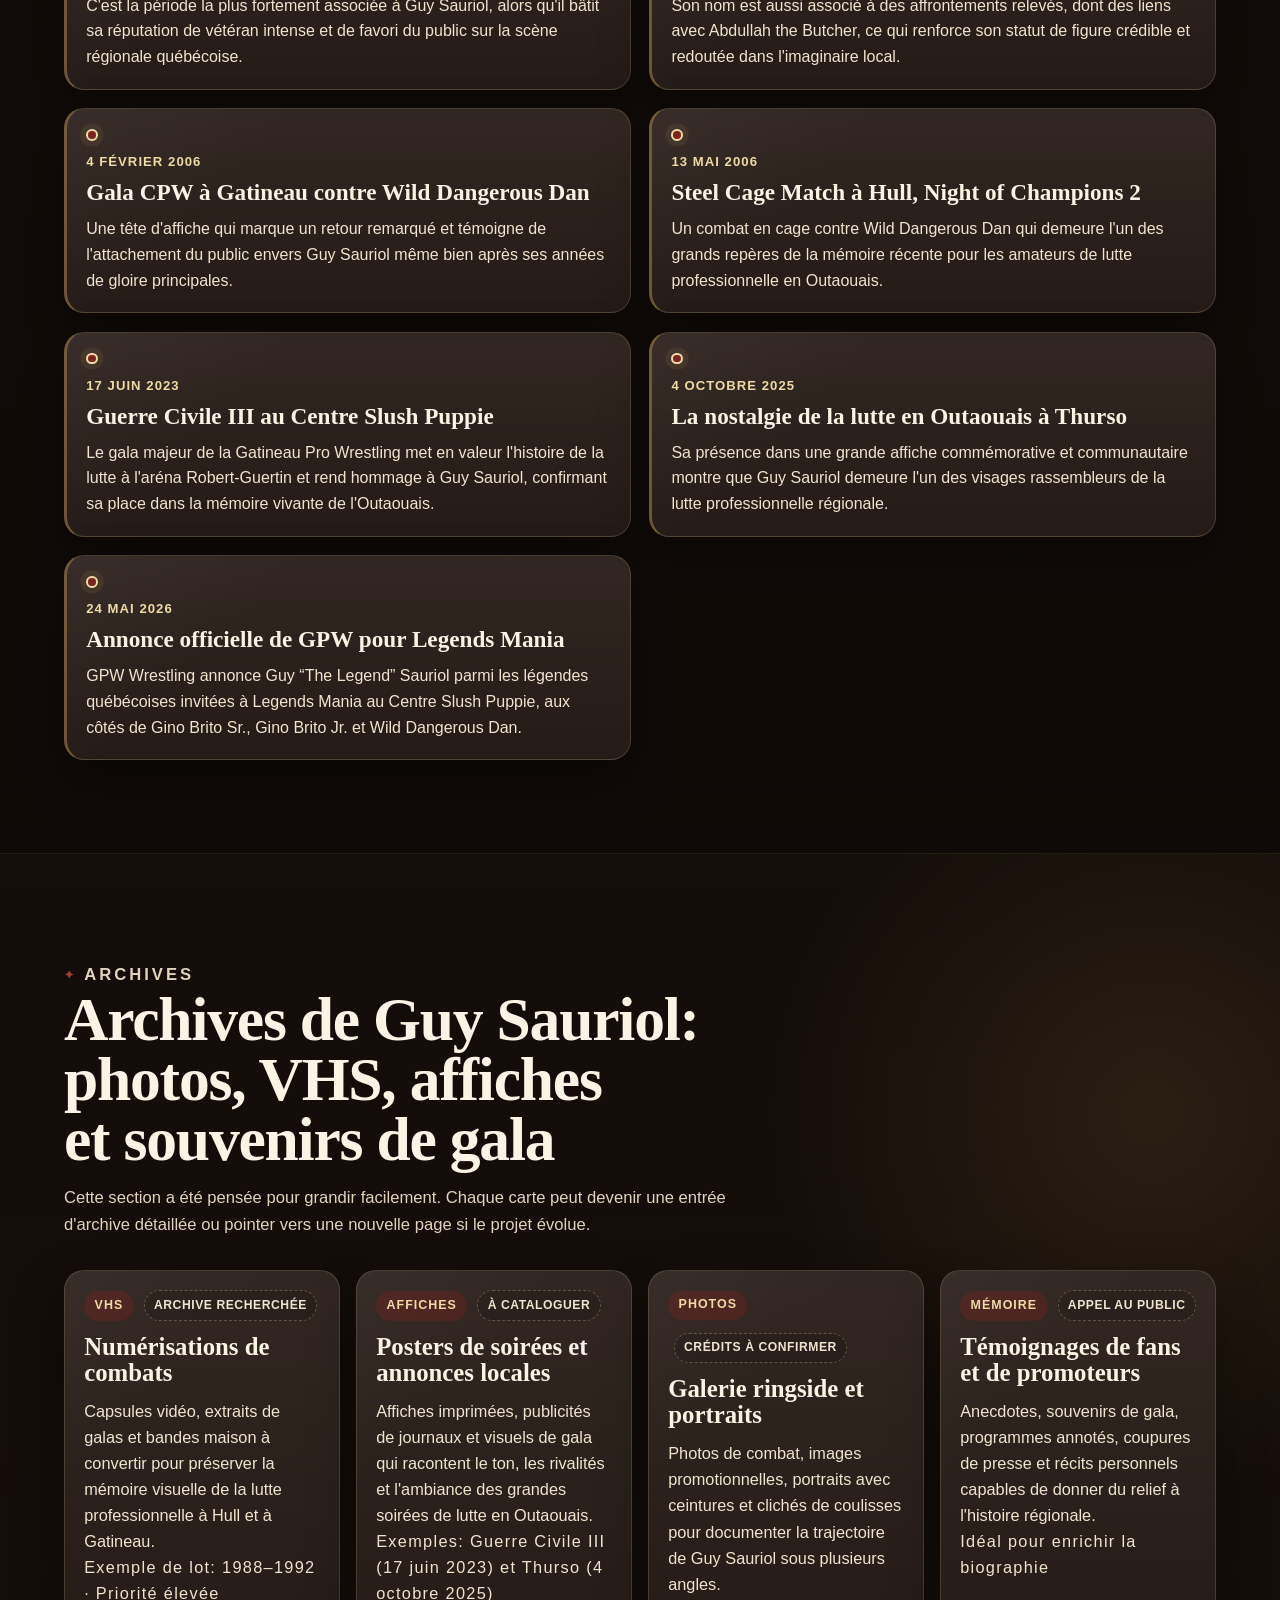
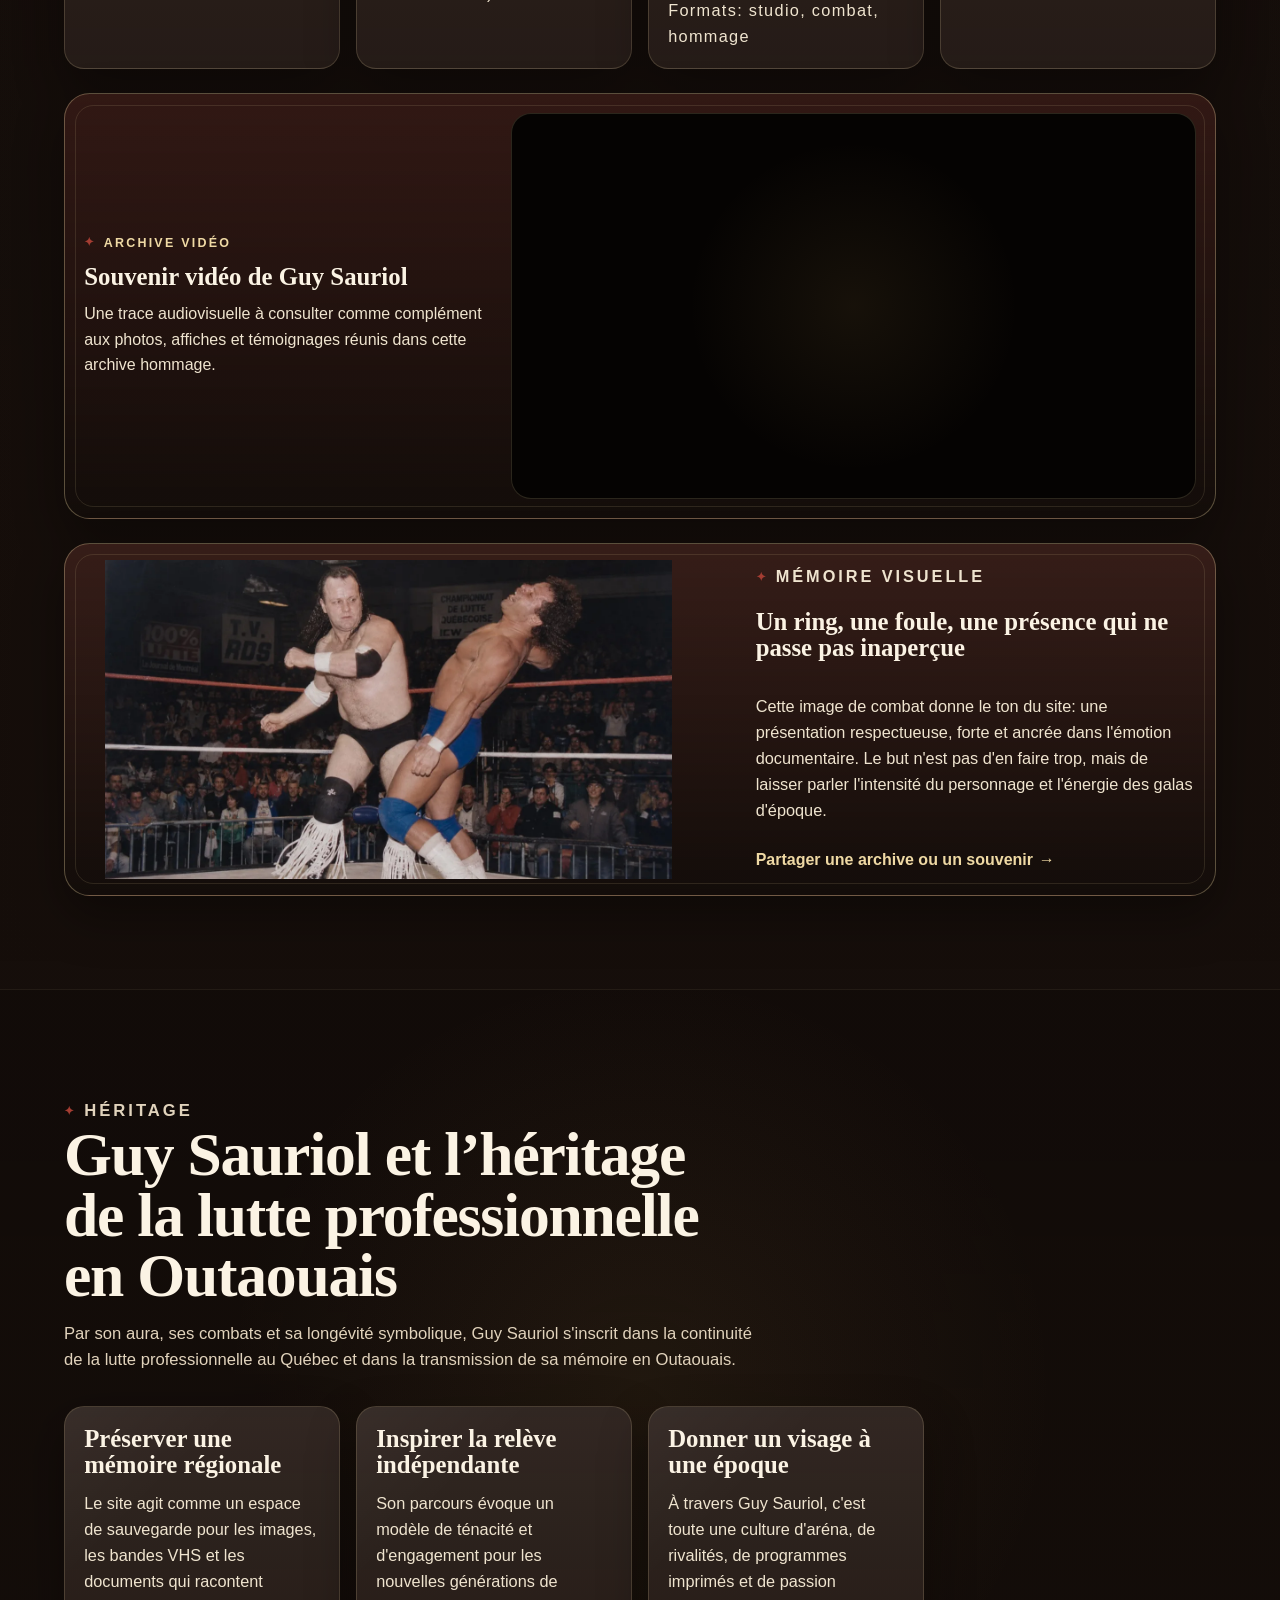
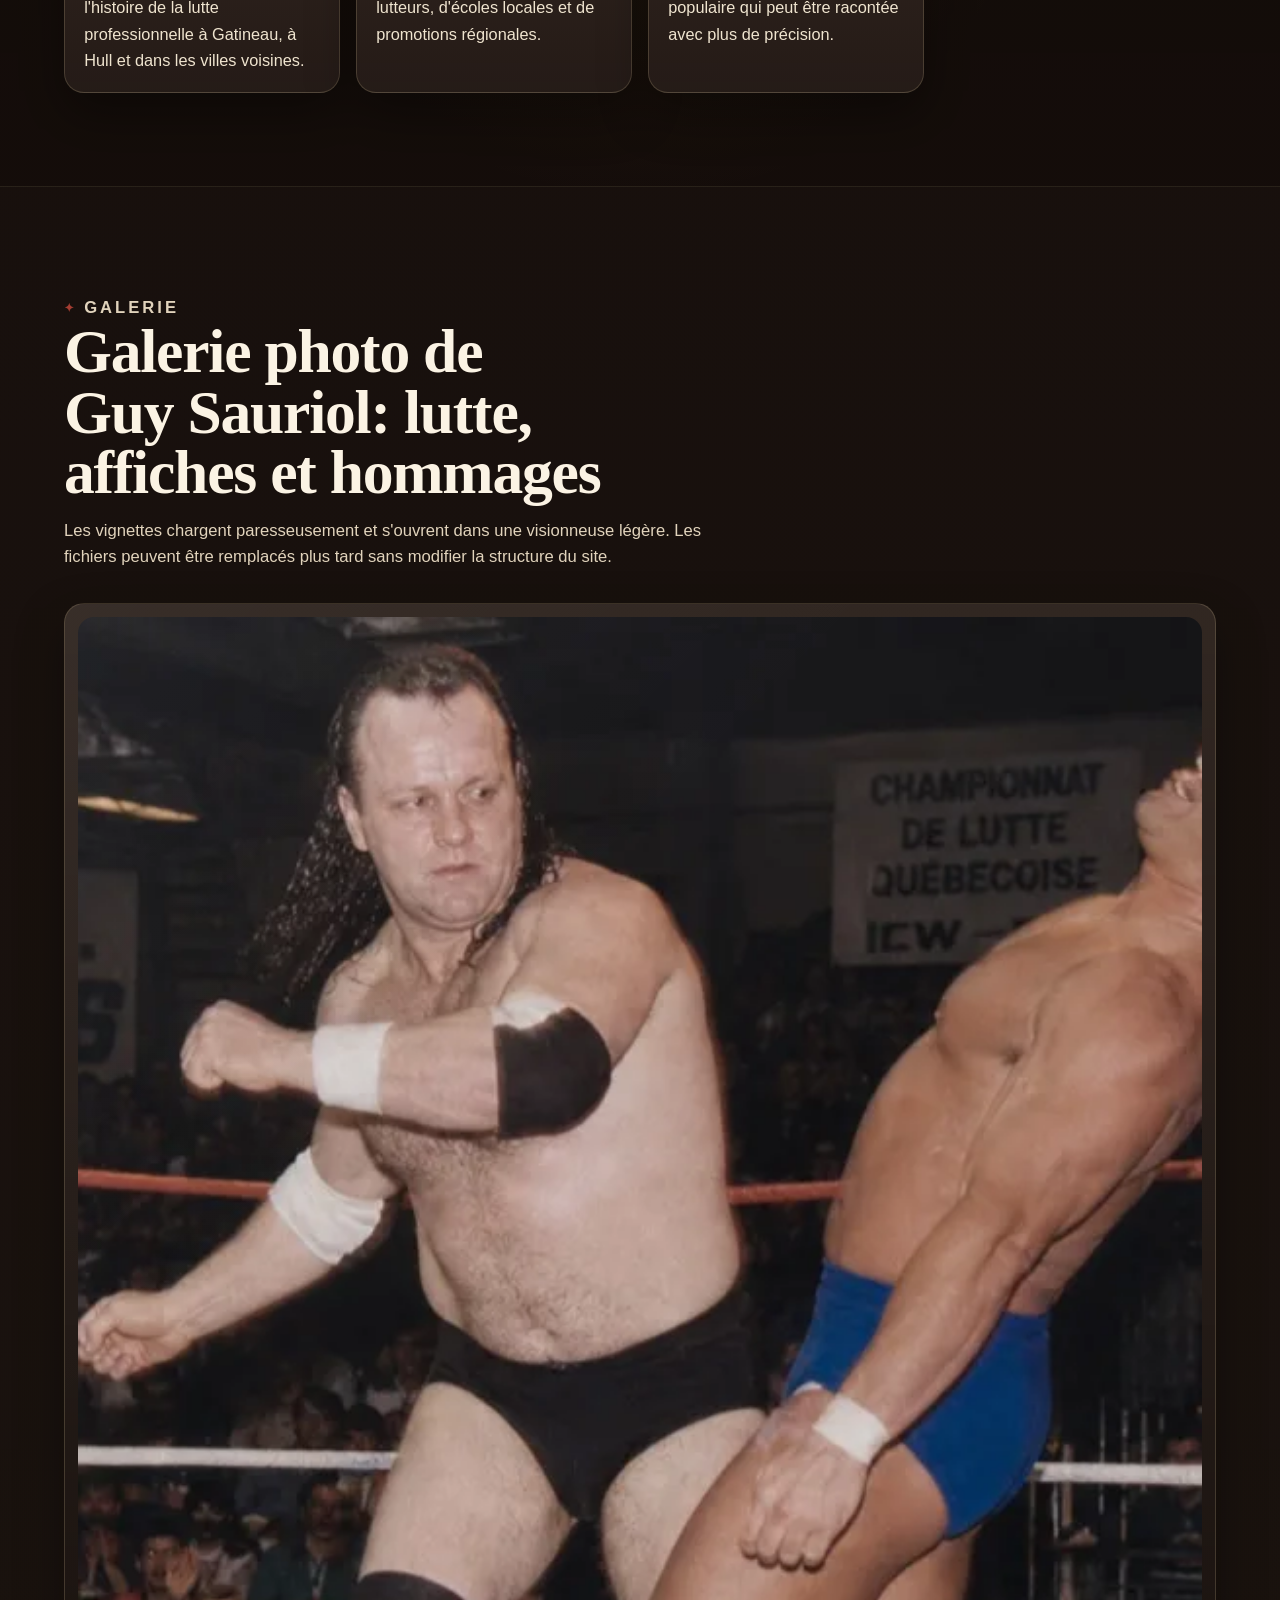
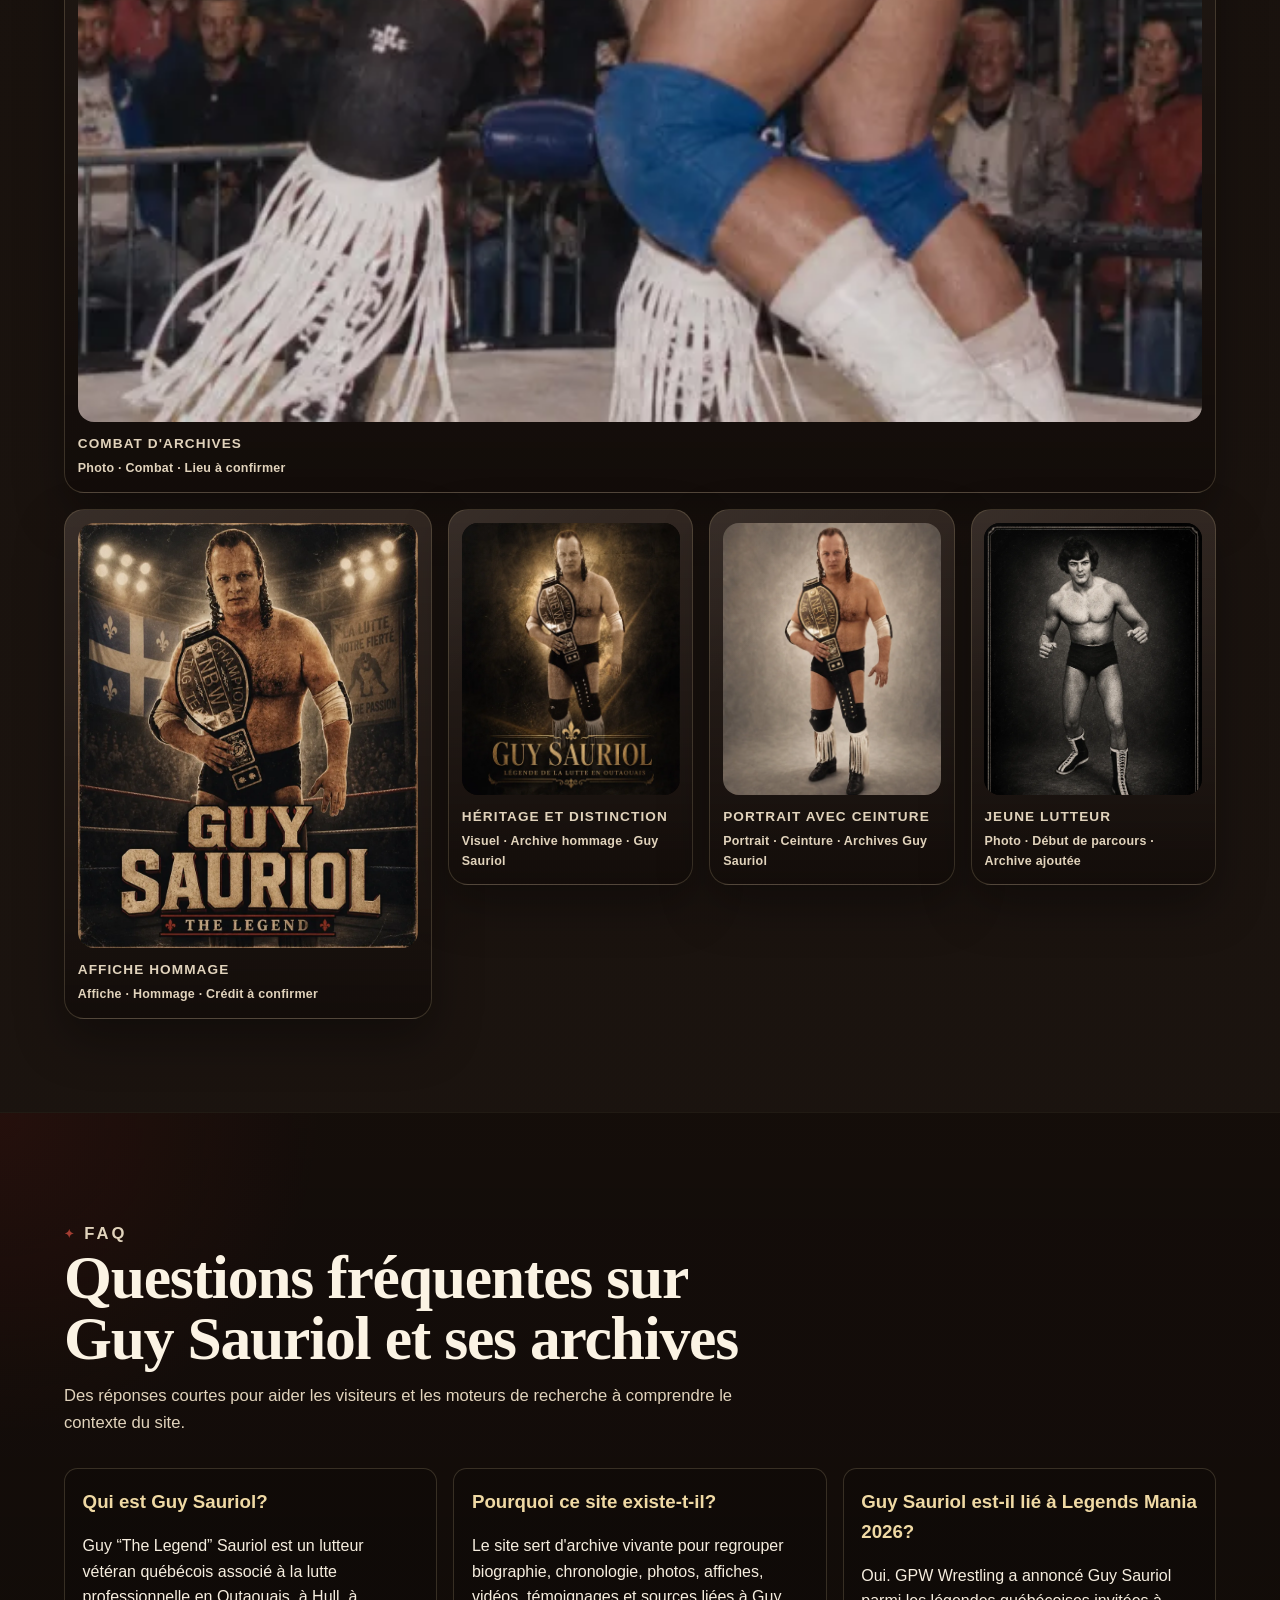
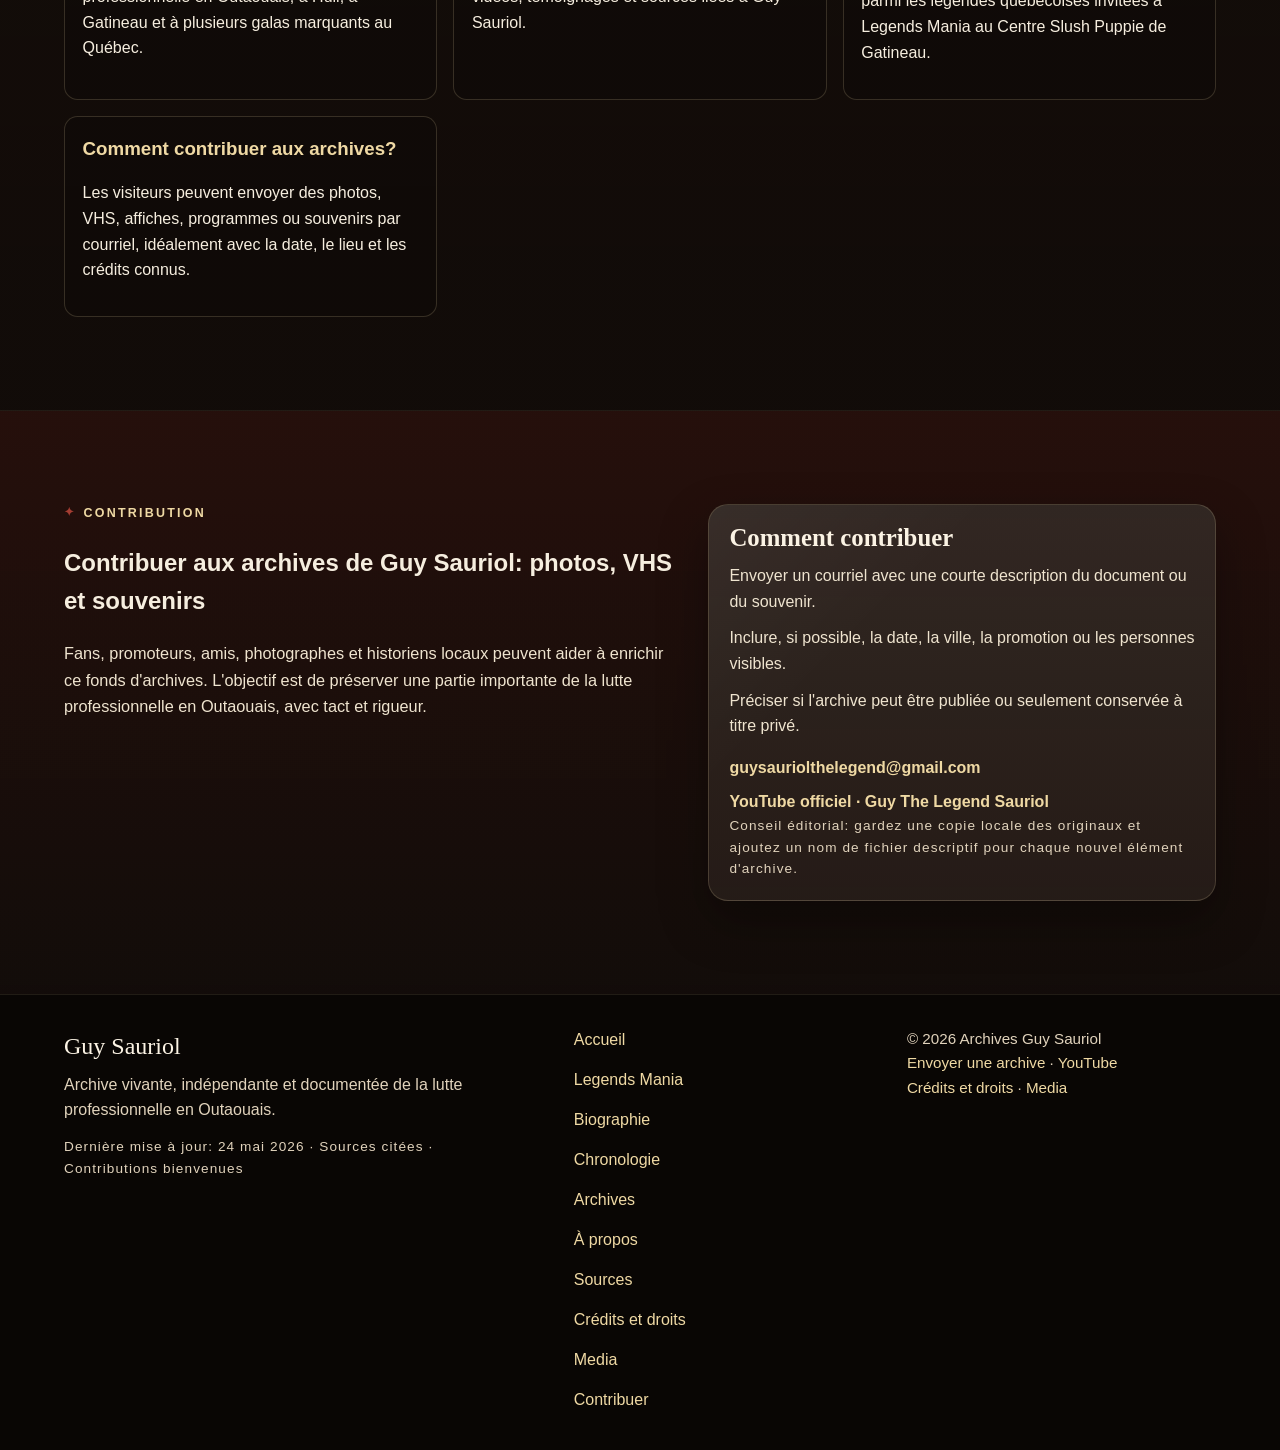
==== commit d0314fec: "Update upcoming and past wrestling events" ====
--- a/index.html
+++ b/index.html
@@ -103,10 +103,35 @@
                 },
                 {
                         "@type": "Event",
+                        "@id": "https://www.guysauriol.ca/#event-gala-lutte-salle-odyssee",
+                        "name": "Gala de lutte professionnelle",
+                        "startDate": "2026-11-01T14:00:00-05:00",
+                        "eventStatus": "https://schema.org/EventScheduled",
+                        "eventAttendanceMode": "https://schema.org/OfflineEventAttendanceMode",
+                        "url": "https://www.maisondelaculture.ca/Salle-Odyssee/spectacles/autres-evenements/gala-de-lutte.html",
+                        "image": "https://www.guysauriol.ca/assets/images/affiche-gala-lutte-salle-odyssee-guy-sauriol-2026.webp",
+                        "description": "Gala familial présenté à la Salle Odyssée avec Guy Sauriol annoncé présent, au profit de la Fondation Santé Outaouais.",
+                        "location": {
+                                "@type": "Place",
+                                "name": "Salle Odyssée, Maison de la culture de Gatineau",
+                                "address": {
+                                        "@type": "PostalAddress",
+                                        "streetAddress": "855, boulevard de la Gappe",
+                                        "addressLocality": "Gatineau",
+                                        "addressRegion": "QC",
+                                        "postalCode": "J8T 8H9",
+                                        "addressCountry": "CA"
+                                }
+                        },
+                        "performer": { "@id": "https://www.guysauriol.ca/#person" },
+                        "organizer": { "@type": "Organization", "name": "Gatineau Pro Wrestling" }
+                },
+                {
+                        "@type": "Event",
                         "@id": "https://www.guysauriol.ca/#event-legends-mania-2026",
                         "name": "Legends Mania",
                         "startDate": "2026-05-30T18:30:00-04:00",
-                        "eventStatus": "https://schema.org/EventScheduled",
+                        "eventStatus": "https://schema.org/EventCompleted",
                         "eventAttendanceMode": "https://schema.org/OfflineEventAttendanceMode",
                         "url": "https://www.gpwlegendsmania.ca/",
                         "image": "https://www.guysauriol.ca/assets/images/gpw-legends-mania-guy-sauriol-2026.jpg",
@@ -124,7 +149,32 @@
                         "organizer": {
                                 "@type": "Organization",
                                 "name": "Gatineau Pro Wrestling"
-                        }
+                        },
+                        "performer": { "@id": "https://www.guysauriol.ca/#person" }
+                },
+                {
+                        "@type": "Event",
+                        "@id": "https://www.guysauriol.ca/#event-nostalgie-thurso-2025",
+                        "name": "La nostalgie de la lutte en Outaouais",
+                        "startDate": "2025-10-04T19:00:00-04:00",
+                        "eventStatus": "https://schema.org/EventCompleted",
+                        "eventAttendanceMode": "https://schema.org/OfflineEventAttendanceMode",
+                        "image": "https://www.guysauriol.ca/assets/images/affiche-guy-sauriol-gpw-thurso-2025.webp",
+                        "description": "Gala-bénéfice de la Gatineau Pro Wrestling avec Guy Sauriol, au profit de la Coop de solidarité en soins de santé de Thurso.",
+                        "location": {
+                                "@type": "Place",
+                                "name": "Chevaliers de Colomb de Thurso",
+                                "address": {
+                                        "@type": "PostalAddress",
+                                        "streetAddress": "125, rue Bourget",
+                                        "addressLocality": "Thurso",
+                                        "addressRegion": "QC",
+                                        "postalCode": "J0X 3B0",
+                                        "addressCountry": "CA"
+                                }
+                        },
+                        "performer": { "@id": "https://www.guysauriol.ca/#person" },
+                        "organizer": { "@type": "Organization", "name": "Gatineau Pro Wrestling" }
                 },
                 {
                         "@type": "FAQPage",
@@ -237,7 +287,7 @@
           Menu
         </button>
 
-        <nav class="site-nav" id="site-navigation" aria-label="Navigation principale"><ul class="nav-list"><li><a href="/legends-mania-2026.html">Legends Mania</a></li><li><a href="/biographie.html">Biographie</a></li><li><a href="/chronologie.html">Chronologie</a></li><li><a href="/archives.html">Archives</a></li><li><a href="/a-propos.html">Projet</a></li><li><a href="/sources.html">Sources</a></li><li><a href="/contribuer.html">Contribuer</a></li></ul></nav>
+        <nav class="site-nav" id="site-navigation" aria-label="Navigation principale"><ul class="nav-list"><li><a href="#evenement">À venir</a></li><li><a href="#evenements-passes">Événements passés</a></li><li><a href="/biographie.html">Biographie</a></li><li><a href="/chronologie.html">Chronologie</a></li><li><a href="/archives.html">Archives</a></li><li><a href="/sources.html">Sources</a></li><li><a href="/contribuer.html">Contribuer</a></li></ul></nav>
       </div>
     </header>
 
@@ -346,42 +396,33 @@
           <div class="event-showcase">
             <div class="event-copy">
               <p class="section-label">Événement à venir</p>
-              <h2 id="evenement-title">Guy Sauriol annoncé parmi les légendes de Legends Mania</h2>
+              <h2 id="evenement-title">Guy Sauriol présent au Gala de lutte professionnelle à la Salle Odyssée</h2>
               <p class="lead-inline">
-                GPW Wrestling a confirmé la présence de <strong>Guy “The Legend” Sauriol</strong>
-                parmi les légendes québécoises invitées à <strong>Legends Mania</strong>, présenté au
-                <strong>Centre Slush Puppie</strong> à Gatineau le <strong>samedi 30 mai 2026</strong>
-                à <strong>18 h 30</strong>.
-              </p>
-              <p>
-                L'annonce officielle le place aux côtés de Gino Brito Sr., Gino Brito Jr. et
-                Wild Dangerous Dan pour une journée de rencontres, photos et souvenirs autour de
-                l'histoire de la lutte au Québec.
+                Guy Sauriol sera présent pour ce rendez-vous de lutte professionnelle présenté à la
+                <strong>Salle Odyssée</strong> de la Maison de la culture de Gatineau le
+                <strong>dimanche 1er novembre 2026</strong> à <strong>14 h</strong>.
+              </p>
+              <p>
+                La page officielle annonce un spectacle familial mettant en vedette 40 personnages,
+                une rencontre avec les lutteurs à la fin de l'événement, une captation par TVC
+                Basse-Lièvre et un gala au profit de la Fondation Santé Outaouais.
               </p>
 
               <div class="event-actions">
                 <a
                   class="button button-primary"
-                  href="https://www.gpwlegendsmania.ca/"
+                  href="https://www.maisondelaculture.ca/Salle-Odyssee/spectacles/autres-evenements/gala-de-lutte.html"
                   target="_blank"
                   rel="noreferrer"
                 >
-                  Voir les détails officiels
-                </a>
-                <a
-                  class="button button-secondary"
-                  href="https://www.facebook.com/photo/?fbid=1333727168854016&set=pcb.1333727205520679"
-                  target="_blank"
-                  rel="noreferrer"
-                >
-                  Voir la publication Facebook
+                  Voir la page officielle
                 </a>
                 <a class="button button-secondary" href="/chronologie.html">Revoir les moments marquants</a>
               </div>
 
               <p class="event-proof">
-                Source: publication Facebook officielle de GPW Wrestling, consultée le 24 mai 2026,
-                et site officiel de Legends Mania. Visuel crédité à GPW Wrestling / Legends Mania.
+                Information vérifiée le 27 septembre 2026 à partir de la page officielle de la
+                Salle Odyssée / Maison de la culture de Gatineau.
               </p>
             </div>
 
@@ -390,44 +431,87 @@
               <p class="note-title">Fiche rapide</p>
               <figure class="event-poster">
                 <picture>
-                  <source srcset="assets/images/gpw-legends-mania-guy-sauriol-2026.webp" type="image/webp">
+                  <source srcset="assets/images/affiche-gala-lutte-salle-odyssee-guy-sauriol-2026.webp" type="image/webp">
                   <img
-                  src="assets/images/gpw-legends-mania-guy-sauriol-2026.jpg"
-                  width="1440"
-                  height="1440"
+                  src="assets/images/affiche-gala-lutte-salle-odyssee-guy-sauriol-2026.png"
+                  width="800"
+                  height="560"
                   loading="lazy"
-                  alt="Affiche GPW Legends Mania annonçant Guy Sauriol parmi les légendes québécoises"
+                  alt="Affiche du gala familial à la Salle Odyssée avec Guy Sauriol parmi les lutteurs annoncés"
                 >
                 </picture>
-                <figcaption>Visuel officiel GPW Wrestling / Legends Mania.</figcaption>
+                <figcaption>Visuel promotionnel fourni pour le gala au profit de la Fondation Santé Outaouais.</figcaption>
               </figure>
               <dl class="event-meta">
                 <div>
                   <dt>Nom</dt>
-                  <dd>Legends Mania</dd>
+                  <dd>Gala de lutte professionnelle</dd>
                 </div>
                 <div>
                   <dt>Date</dt>
-                  <dd>Samedi 30 mai 2026</dd>
+                  <dd>Dimanche 1er novembre 2026</dd>
                 </div>
                 <div>
                   <dt>Heure</dt>
-                  <dd>18 h 30</dd>
+                  <dd>14 h</dd>
                 </div>
                 <div>
                   <dt>Lieu</dt>
-                  <dd>Centre Slush Puppie, Gatineau</dd>
+                  <dd>Salle Odyssée, Gatineau</dd>
+                </div>
+                <div>
+                  <dt>Présence</dt>
+                  <dd>Guy “The Legend” Sauriol</dd>
                 </div>
                 <div>
                   <dt>Détails</dt>
                   <dd>
-                    <a href="https://www.gpwlegendsmania.ca/" target="_blank" rel="noreferrer">
-                      gpwlegendsmania.ca
+                    <a href="https://www.maisondelaculture.ca/Salle-Odyssee/spectacles/autres-evenements/gala-de-lutte.html" target="_blank" rel="noreferrer">
+                      maisondelaculture.ca
                     </a>
                   </dd>
                 </div>
               </dl>
             </aside>
+          </div>
+        </div>
+      </section>
+
+      <section class="section section-past-event" id="evenements-passes" aria-labelledby="evenements-passes-title">
+        <div class="container">
+          <div class="section-heading">
+            <p class="section-label">Événements passés</p>
+            <h2 id="evenements-passes-title">Les galas qui font vivre la mémoire de la lutte</h2>
+            <p>Deux rendez-vous récents où Guy Sauriol a retrouvé le public et célébré l'histoire de la lutte en Outaouais.</p>
+          </div>
+
+          <div class="past-events-list">
+            <article class="past-event-card">
+              <figure class="past-event-poster">
+                <img src="assets/images/affiche-legends-mania-guy-sauriol-gatineau-2026.webp" width="1440" height="1440" loading="lazy" decoding="async" alt="Affiche Legends Mania avec Guy Sauriol au Centre Slush Puppie le 30 mai 2026">
+                <figcaption>Visuel promotionnel fourni par les archives. Crédit de création à documenter.</figcaption>
+              </figure>
+              <div class="past-event-copy">
+                <p class="past-event-date">30 mai 2026 · Gatineau, Québec</p>
+                <h3>Legends Mania: Guy Sauriol célébré au Centre Slush Puppie</h3>
+                <p>Gatineau Pro Wrestling présentait Guy Sauriol dans sa série « Légendes québécoises ». Le gala soulignait la place de « The Legend » dans l'histoire de la lutte en Outaouais.</p>
+                <dl class="past-event-meta"><div><dt>Événement</dt><dd>Legends Mania</dd></div><div><dt>Présenté par</dt><dd>Gatineau Pro Wrestling</dd></div><div><dt>Lieu</dt><dd>Centre Slush Puppie, Gatineau</dd></div></dl>
+                <a class="text-link" href="/legends-mania-2026.html">Consulter la fiche complète</a>
+              </div>
+            </article>
+
+            <article class="past-event-card">
+              <figure class="past-event-poster">
+                <img src="assets/images/affiche-guy-sauriol-gpw-thurso-2025.webp" width="1080" height="1662" loading="lazy" decoding="async" alt="Affiche du gala La nostalgie de la lutte en Outaouais avec Guy Sauriol à Thurso le 4 octobre 2025">
+                <figcaption>Visuel promotionnel fourni pour le gala GPW. Crédit de création à documenter.</figcaption>
+              </figure>
+              <div class="past-event-copy">
+                <p class="past-event-date">4 octobre 2025 · Thurso, Québec</p>
+                <h3>La nostalgie de la lutte en Outaouais</h3>
+                <p>Présenté aux Chevaliers de Colomb de Thurso, ce gala-bénéfice réunissait les générations autour de Guy Sauriol et de la culture de lutte régionale, au profit de la Coop de solidarité en soins de santé de Thurso.</p>
+                <dl class="past-event-meta"><div><dt>Événement</dt><dd>La nostalgie de la lutte en Outaouais</dd></div><div><dt>Présenté par</dt><dd>Gatineau Pro Wrestling</dd></div><div><dt>Lieu</dt><dd>Chevaliers de Colomb de Thurso</dd></div></dl>
+              </div>
+            </article>
           </div>
         </div>
       </section>
--- a/assets/css/style.css
+++ b/assets/css/style.css
@@ -574,6 +574,24 @@
   box-shadow: var(--shadow);
 }
 
+.event-poster {
+  margin: 0;
+}
+
+.event-poster img {
+  width: 100%;
+  border: 1px solid rgba(239, 217, 164, 0.3);
+  border-radius: var(--radius-md);
+  background: #090604;
+  box-shadow: 0 1rem 2.5rem rgba(0, 0, 0, 0.35);
+}
+
+.event-poster figcaption {
+  margin-top: 0.65rem;
+  color: var(--text-muted);
+  font-size: 0.88rem;
+}
+
 .event-copy {
   display: grid;
   gap: 0.85rem;
@@ -661,6 +679,101 @@
 .event-proof {
   color: var(--text-muted) !important;
   font-size: 0.9rem;
+}
+
+.section-past-event {
+  background:
+    linear-gradient(90deg, rgba(199, 157, 83, 0.05) 1px, transparent 1px),
+    linear-gradient(rgba(199, 157, 83, 0.05) 1px, transparent 1px),
+    rgba(10, 7, 5, 0.8);
+  background-size: 2.5rem 2.5rem;
+}
+
+.past-events-list {
+  display: grid;
+  gap: 2rem;
+}
+
+.past-event-card {
+  display: grid;
+  gap: 1.35rem;
+  padding: 1rem;
+  border: 1px solid var(--line-strong);
+  border-radius: var(--radius-lg);
+  background:
+    linear-gradient(135deg, rgba(124, 29, 24, 0.2), transparent 45%),
+    var(--surface);
+  box-shadow: var(--shadow);
+}
+
+.past-event-poster {
+  margin: 0;
+}
+
+.past-event-poster img {
+  width: 100%;
+  border: 1px solid rgba(239, 217, 164, 0.28);
+  border-radius: var(--radius-md);
+  background: #090604;
+}
+
+.past-event-poster figcaption {
+  margin-top: 0.65rem;
+  color: var(--text-muted);
+  font-size: 0.88rem;
+}
+
+.past-event-copy {
+  display: grid;
+  align-content: center;
+  gap: 1rem;
+}
+
+.past-event-copy h3,
+.past-event-copy p {
+  margin: 0;
+}
+
+.past-event-copy h3 {
+  color: var(--paper-strong);
+  font-family: "Baskerville", "Iowan Old Style", "Palatino Linotype", serif;
+  font-size: clamp(1.8rem, 5vw, 2.7rem);
+  line-height: 1;
+}
+
+.past-event-copy p {
+  color: var(--paper);
+}
+
+.past-event-date {
+  color: var(--gold-soft) !important;
+  font-weight: 700;
+  letter-spacing: 0.08em;
+  text-transform: uppercase;
+}
+
+.past-event-meta {
+  display: grid;
+  gap: 0.8rem;
+  margin: 0.35rem 0 0;
+}
+
+.past-event-meta div {
+  padding-left: 0.85rem;
+  border-left: 2px solid var(--gold);
+}
+
+.past-event-meta dt {
+  color: var(--gold-soft);
+  font-size: 0.75rem;
+  font-weight: 700;
+  letter-spacing: 0.08em;
+  text-transform: uppercase;
+}
+
+.past-event-meta dd {
+  margin: 0.15rem 0 0;
+  color: var(--paper-strong);
 }
 
 .bio-copy {
@@ -1111,6 +1224,19 @@
   .event-showcase {
     grid-template-columns: minmax(0, 1.15fr) minmax(17rem, 0.85fr);
     align-items: start;
+    padding: 1.5rem;
+  }
+
+  .event-poster {
+    grid-column: 1 / -1;
+    width: min(100%, 56rem);
+    margin-inline: auto;
+  }
+
+  .past-event-card {
+    grid-template-columns: minmax(16rem, 0.72fr) minmax(0, 1.28fr);
+    align-items: center;
+    gap: 2rem;
     padding: 1.5rem;
   }
 
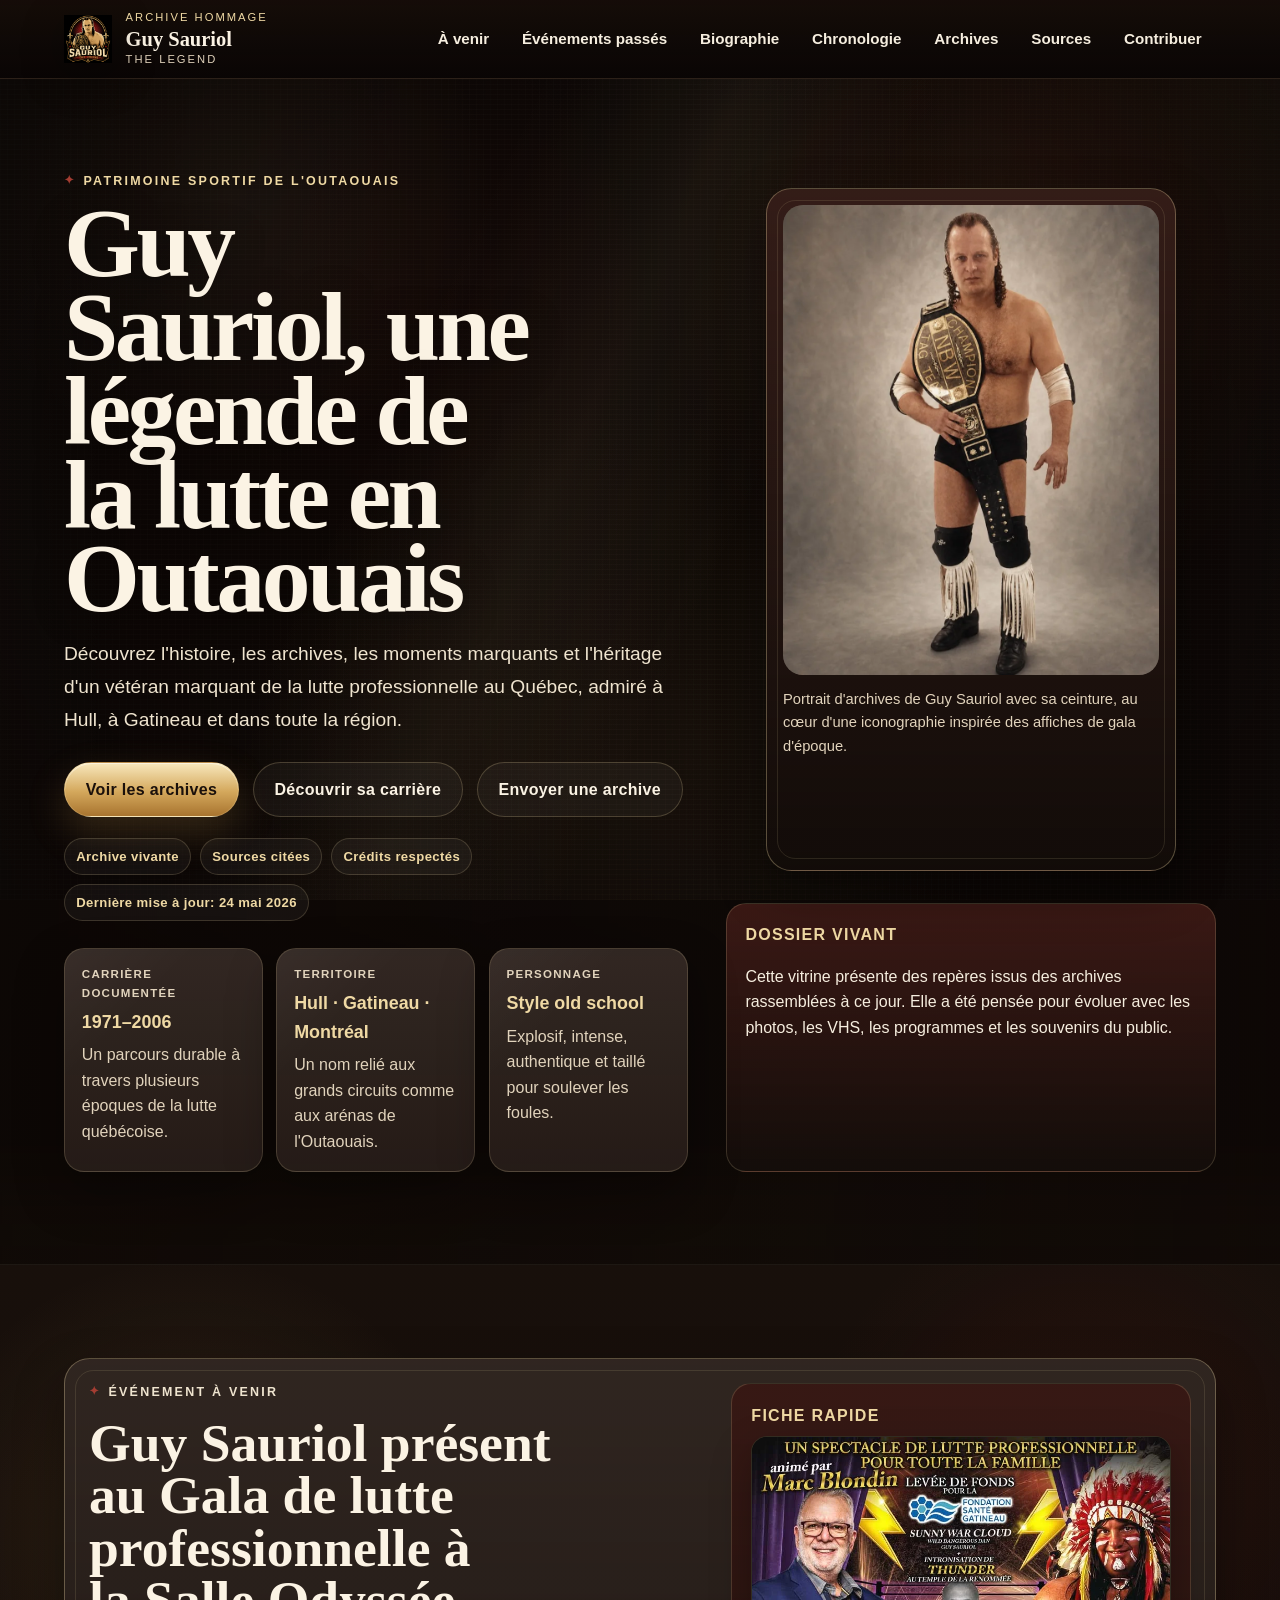
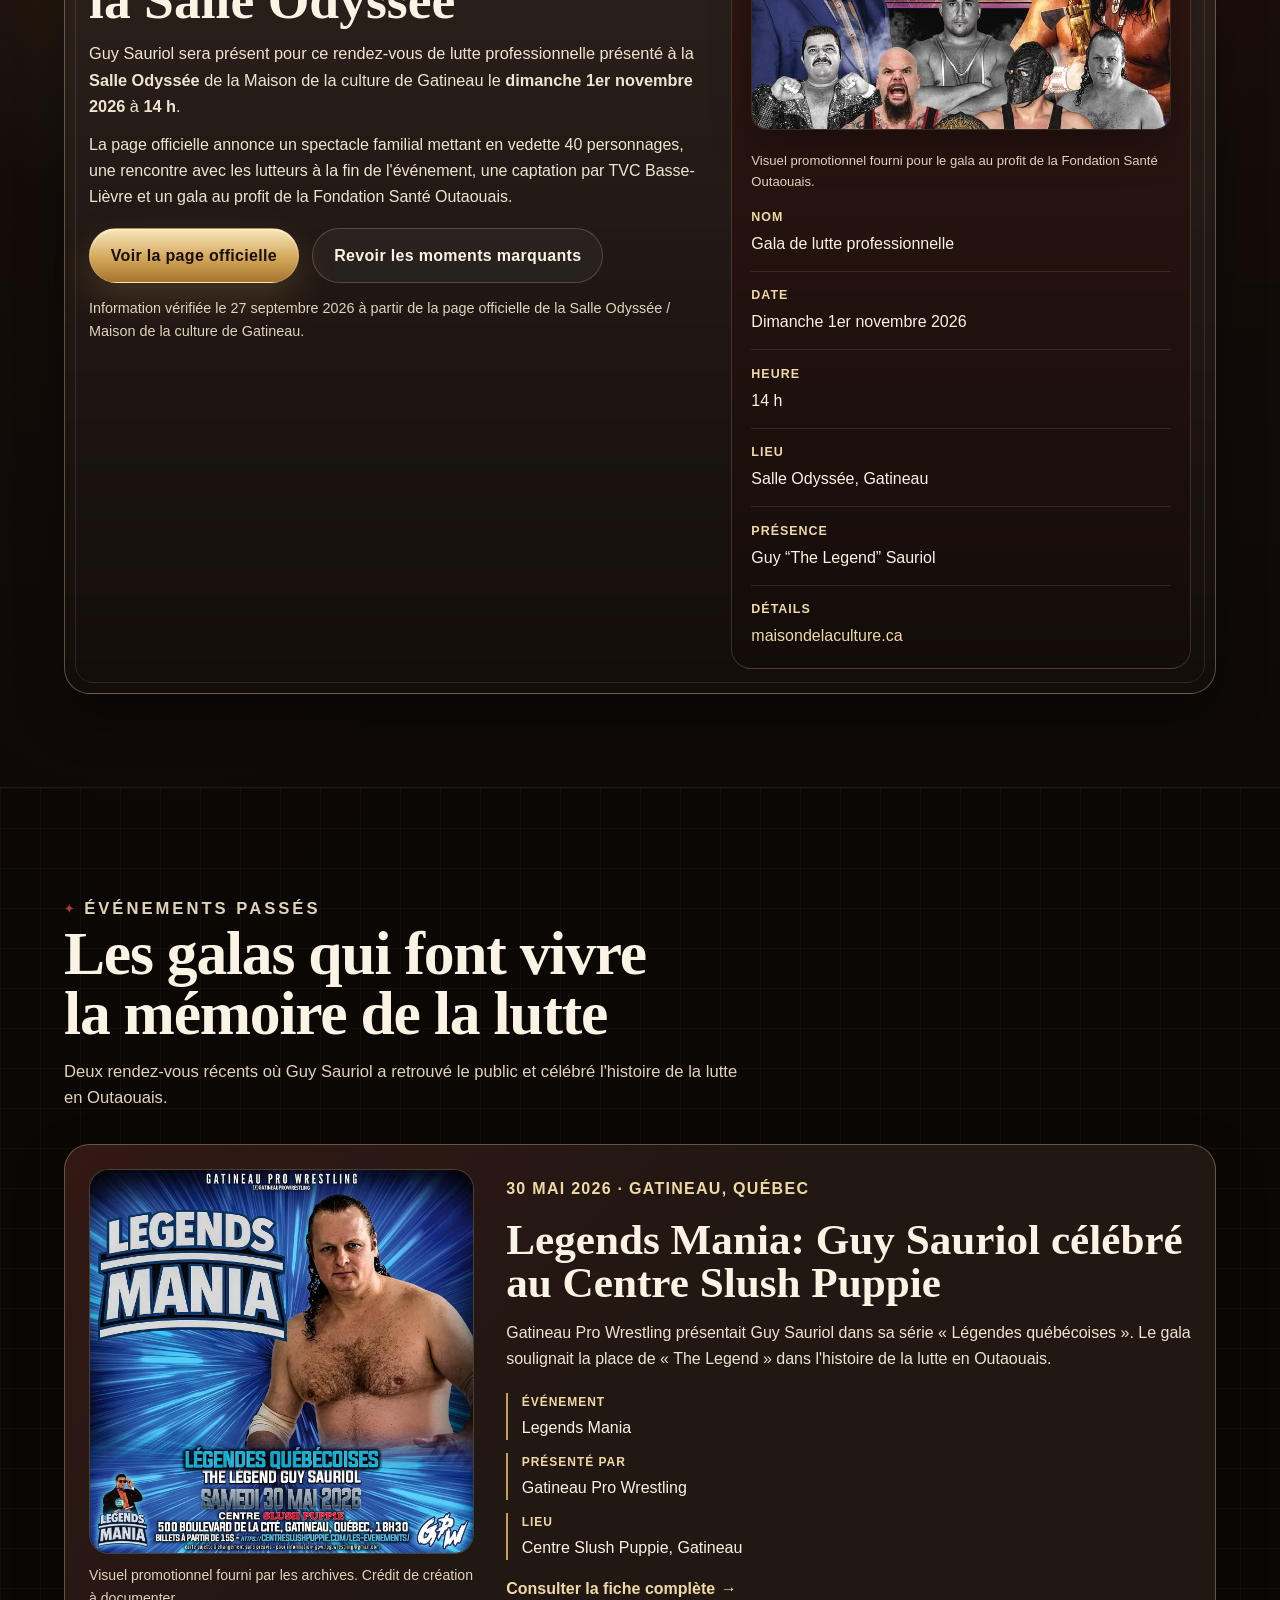
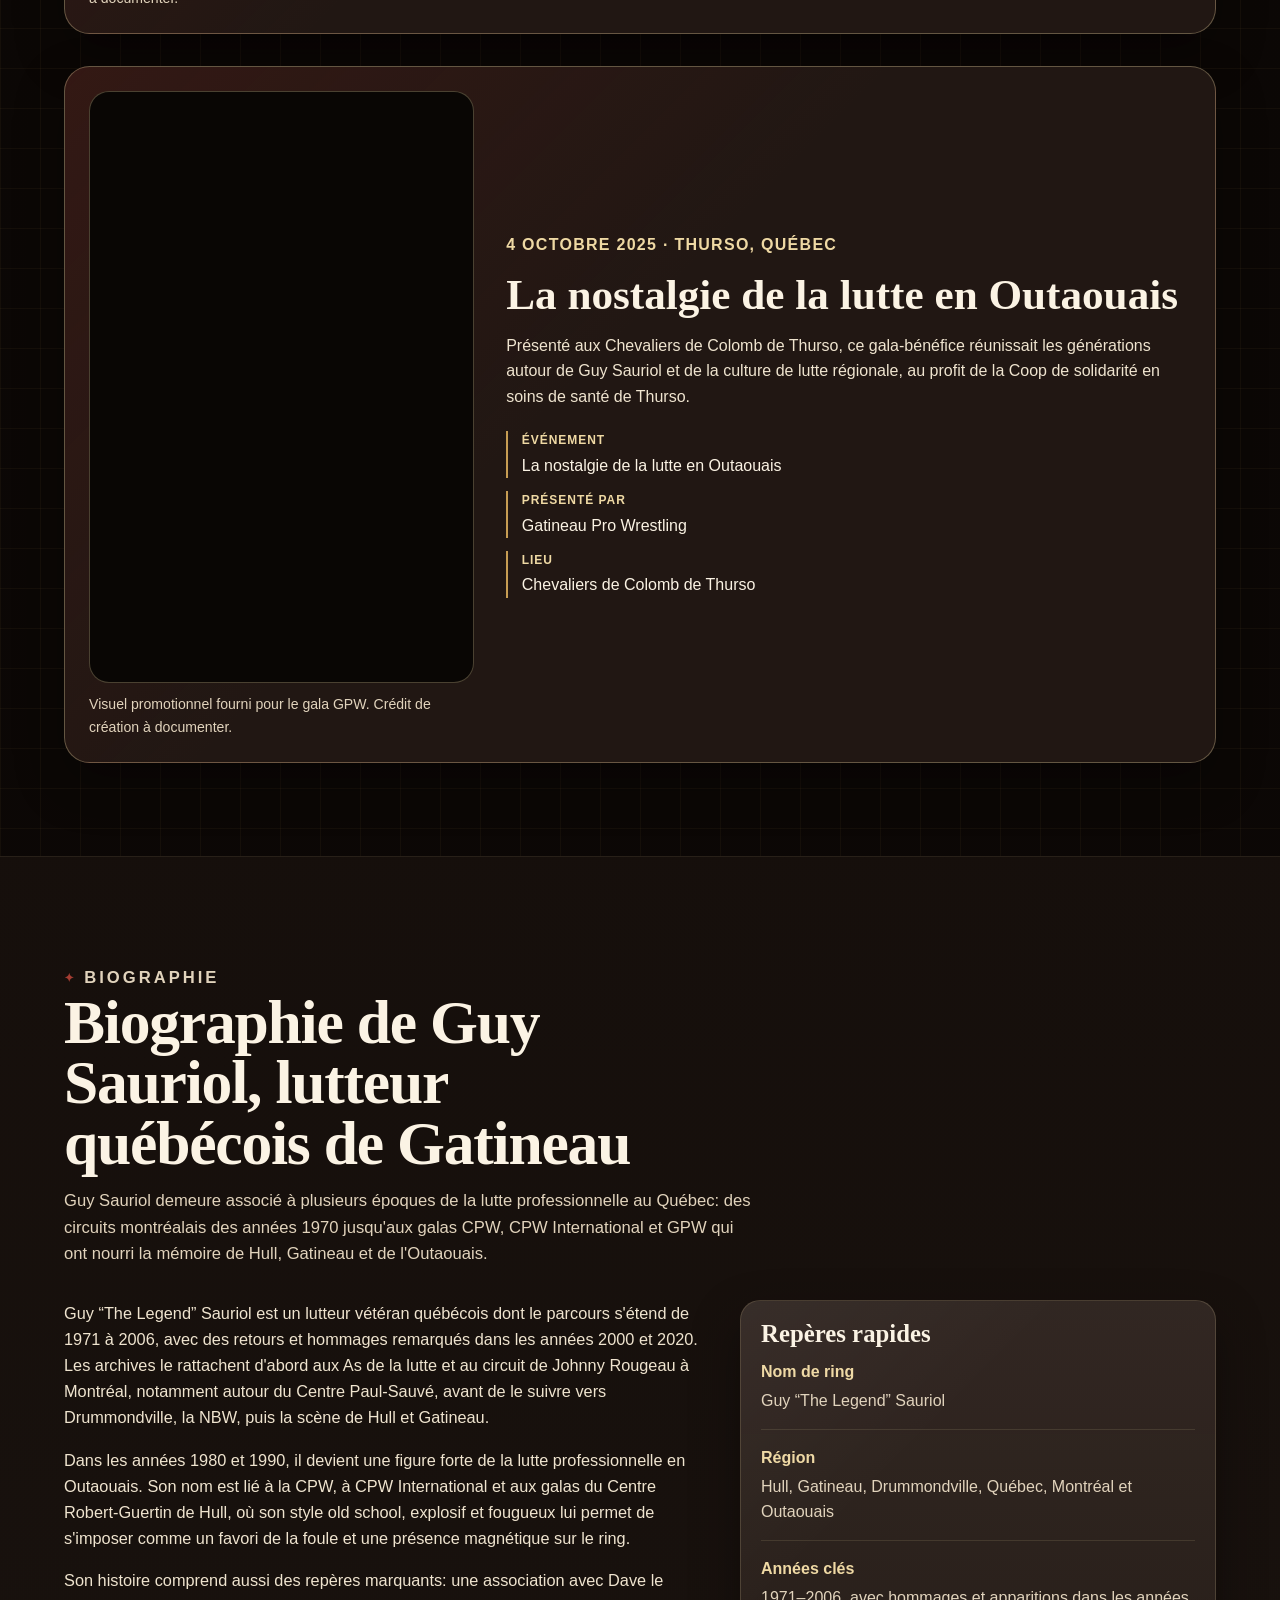
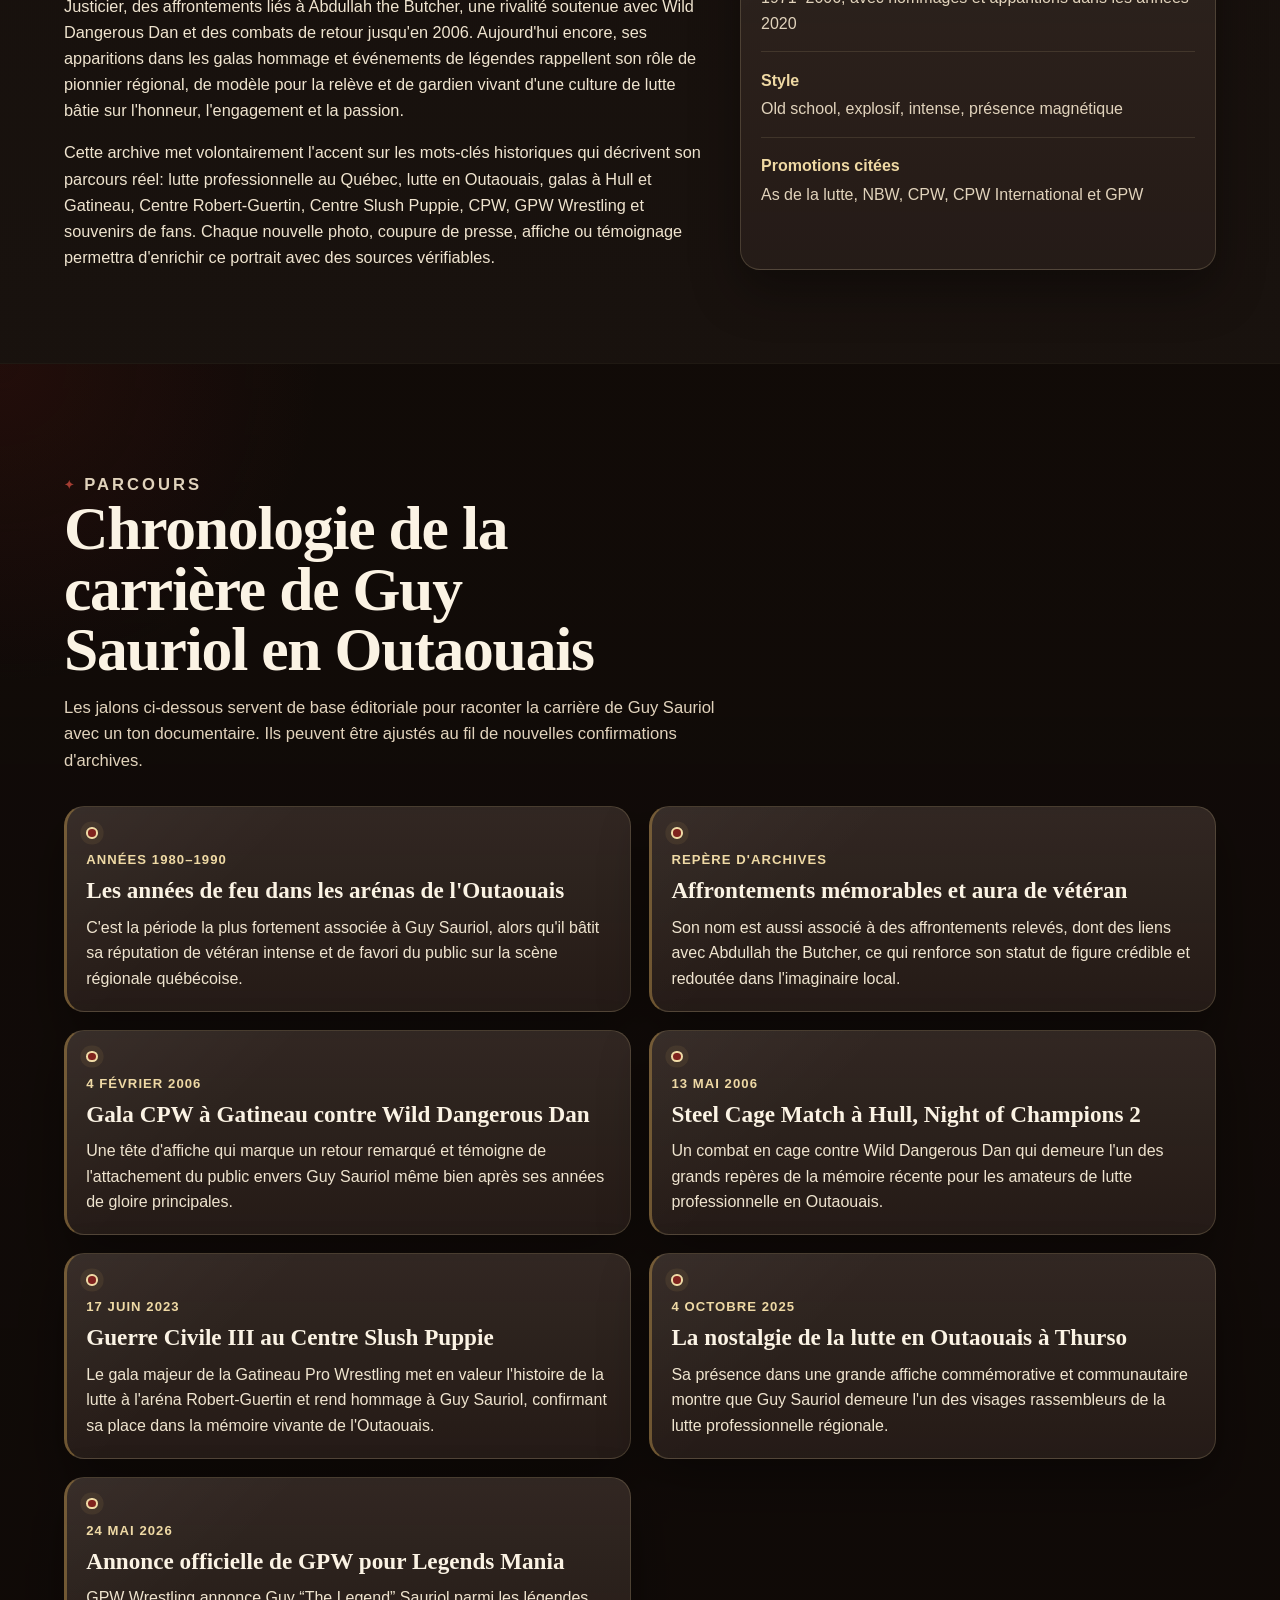
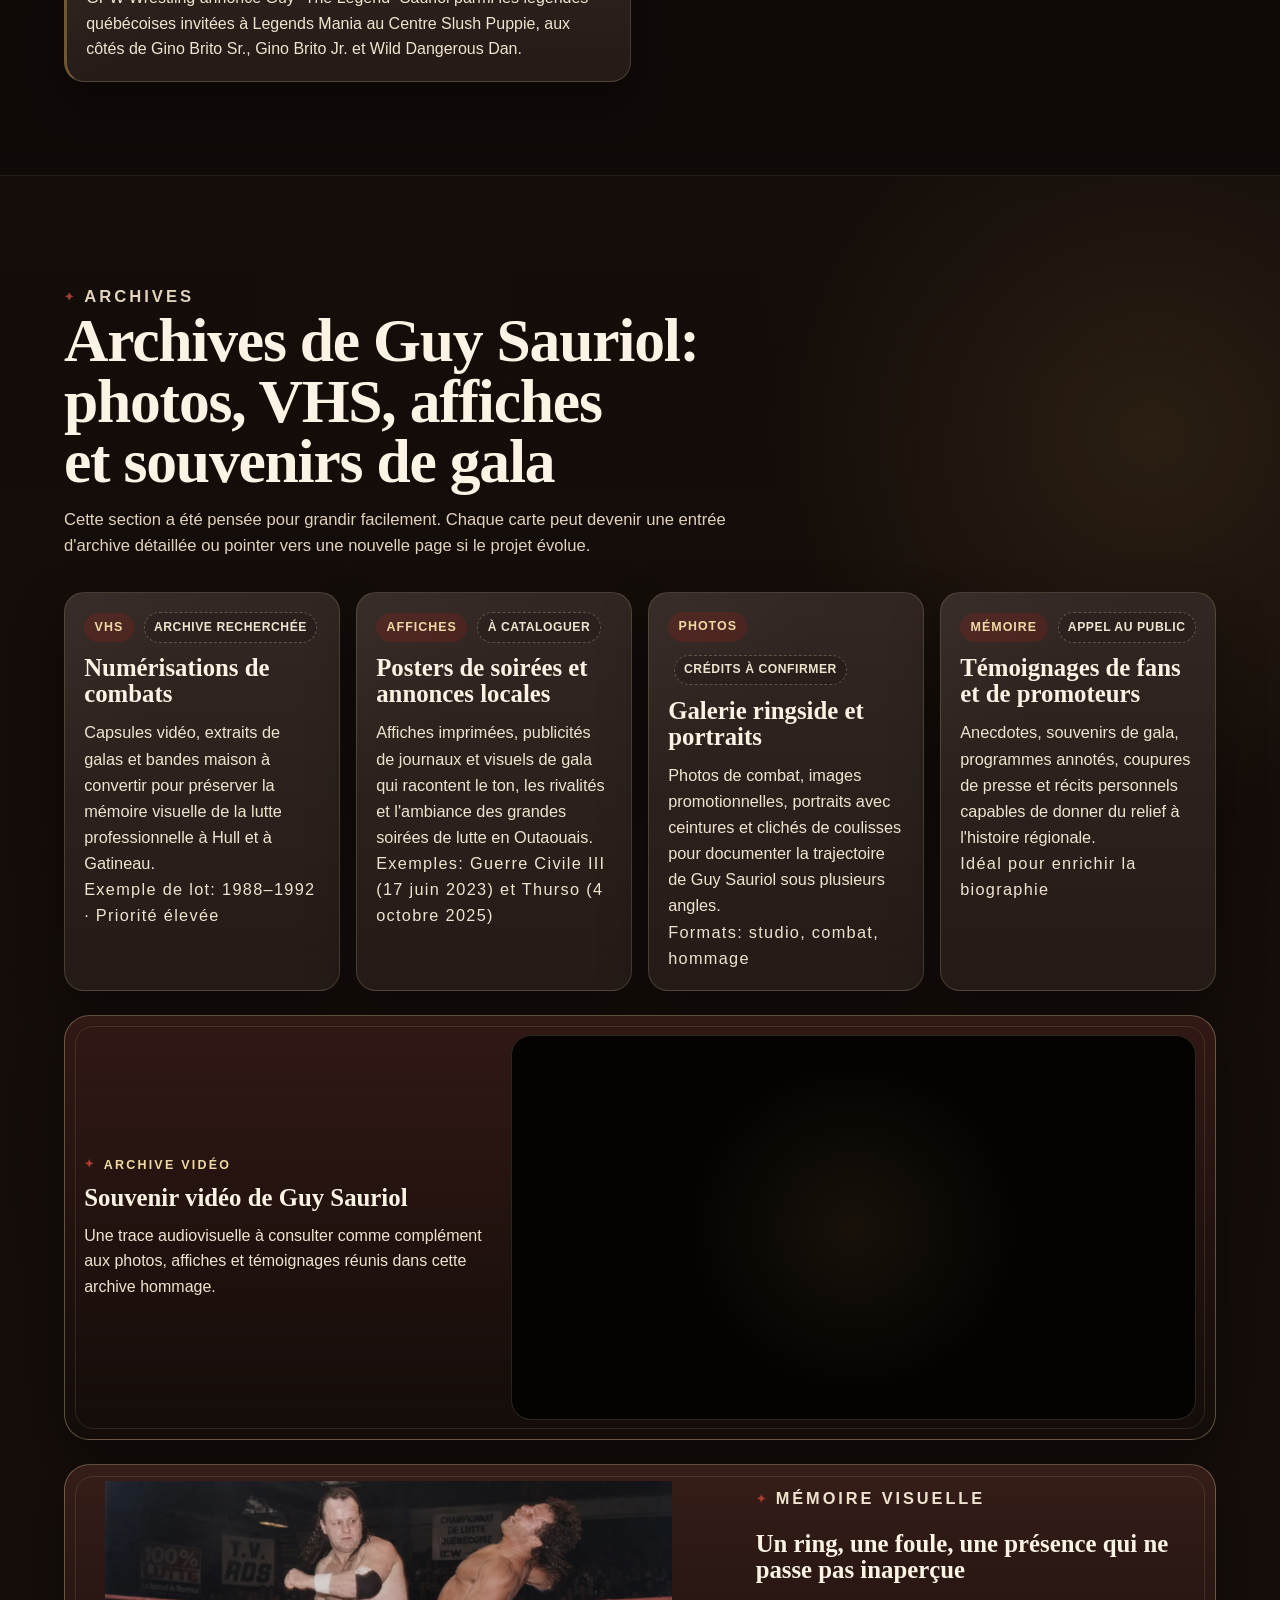
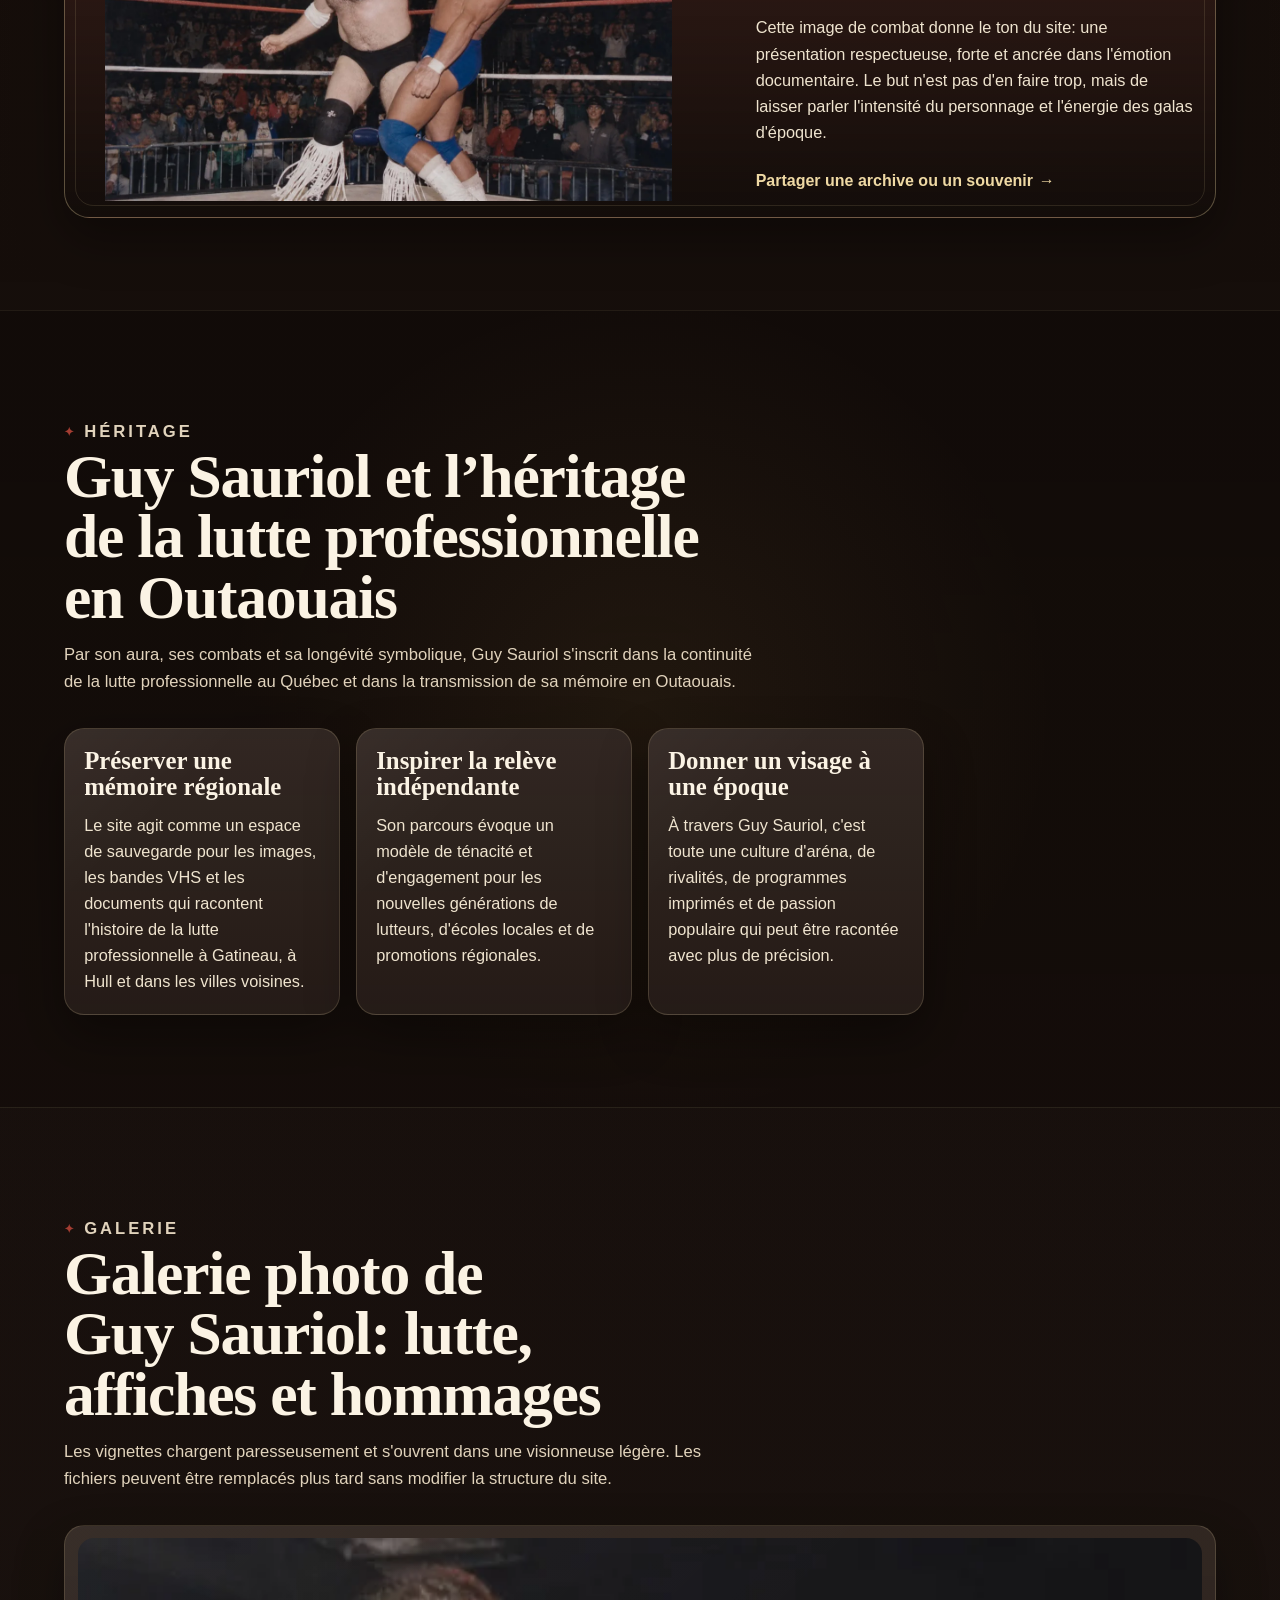
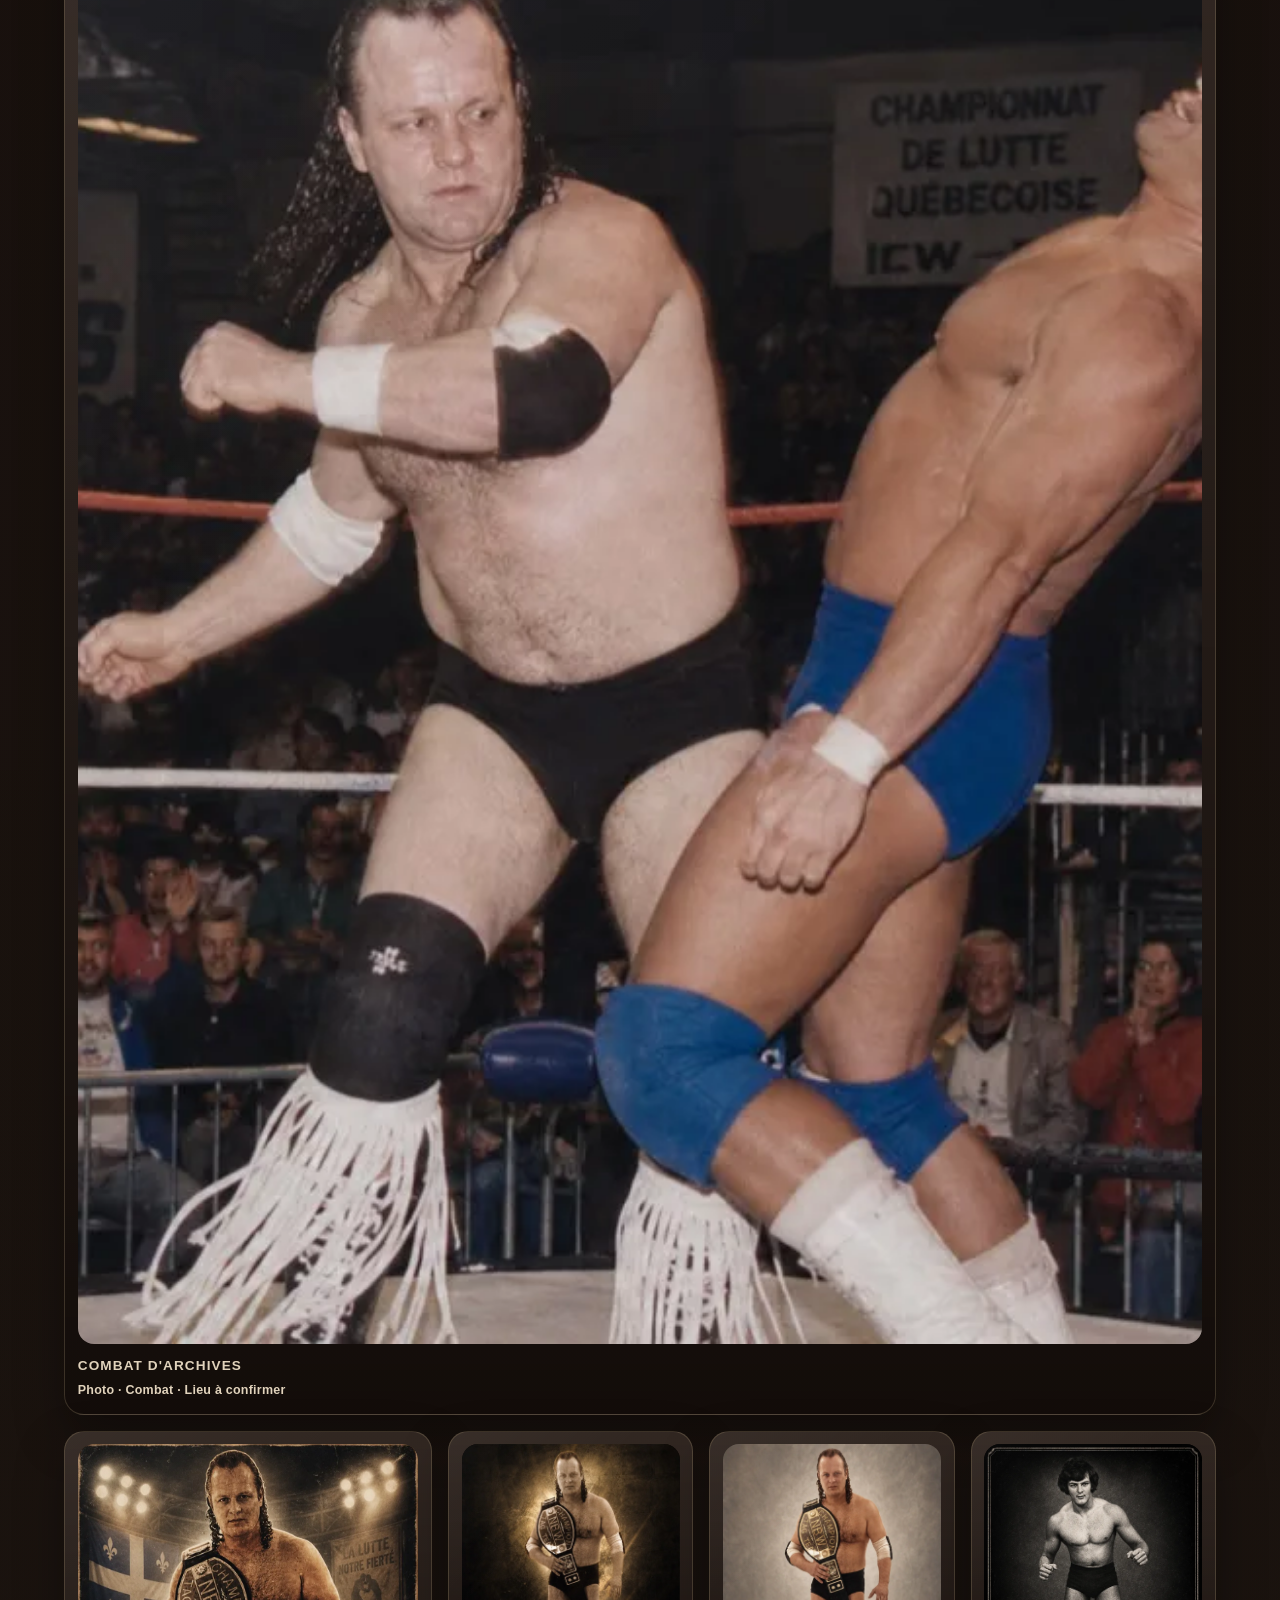
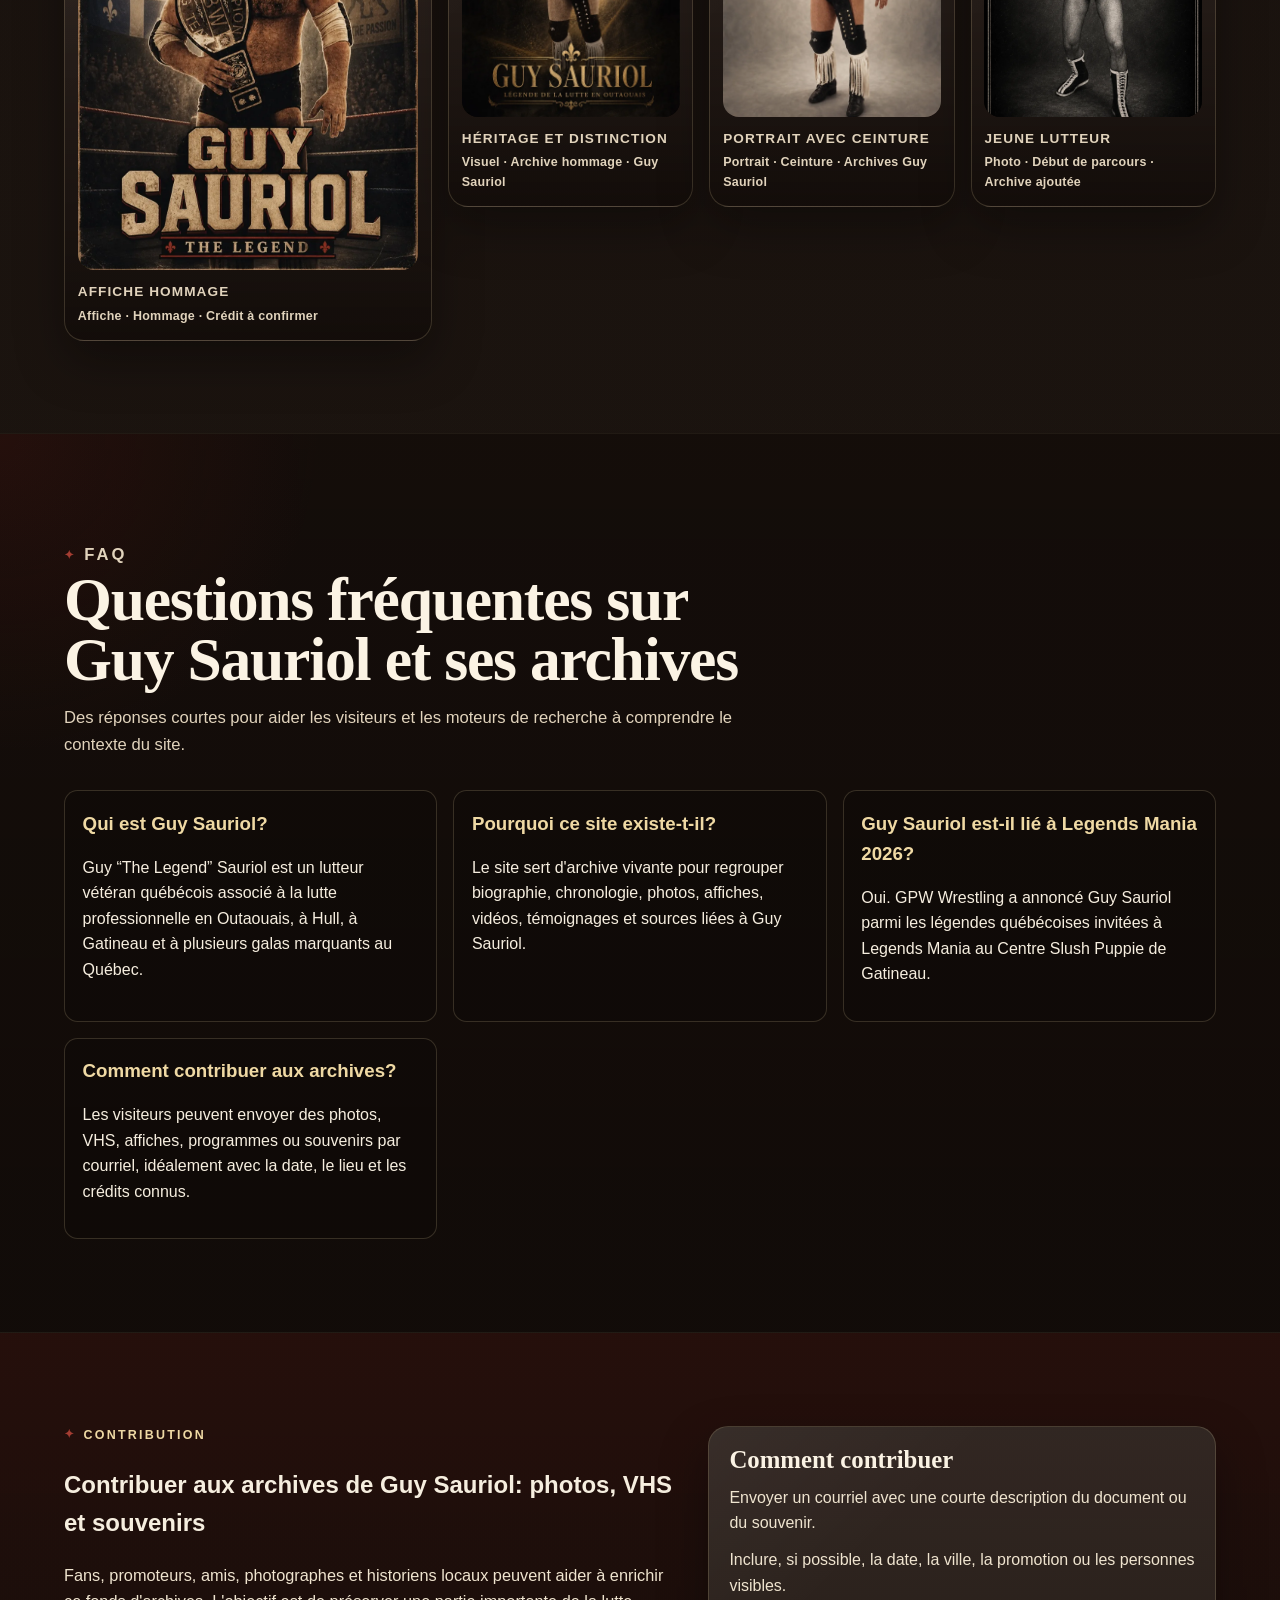
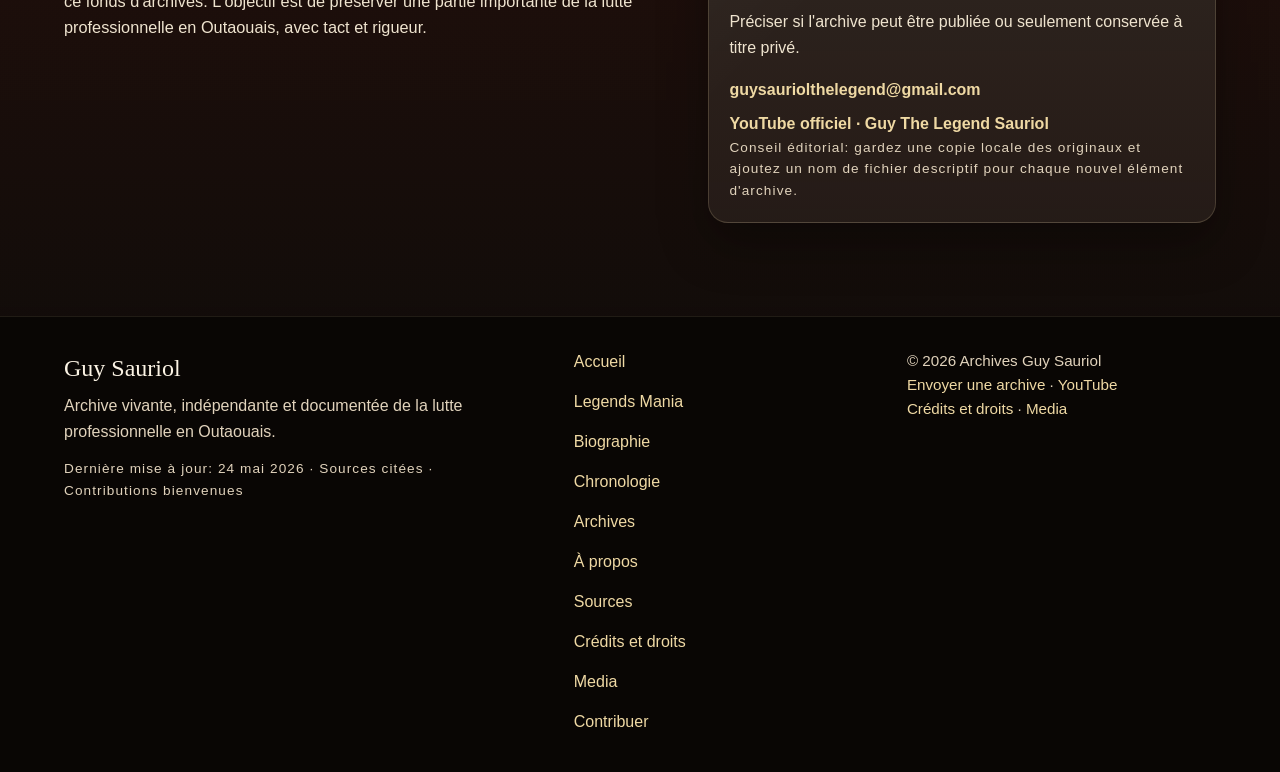
==== commit 3c88b1f4: "Remove site updates section" ====
--- a/index.html
+++ b/index.html
@@ -229,31 +229,6 @@
                                         "item": "https://www.guysauriol.ca/"
                                 }
                         ]
-                },
-                {
-                        "@type": "ItemList",
-                        "@id": "https://www.guysauriol.ca/#updates",
-                        "name": "Dernières mises à jour des archives Guy Sauriol",
-                        "itemListElement": [
-                                {
-                                        "@type": "ListItem",
-                                        "position": 1,
-                                        "name": "Polish professionnel du site",
-                                        "item": "https://www.guysauriol.ca/#mises-a-jour"
-                                },
-                                {
-                                        "@type": "ListItem",
-                                        "position": 2,
-                                        "name": "Structure SEO enrichie",
-                                        "item": "https://www.guysauriol.ca/#mises-a-jour"
-                                },
-                                {
-                                        "@type": "ListItem",
-                                        "position": 3,
-                                        "name": "Annonce Legends Mania archivée",
-                                        "item": "https://www.guysauriol.ca/#evenement"
-                                }
-                        ]
                 }
         ]
 }
@@ -360,33 +335,6 @@
                 public.
               </p>
             </aside>
-          </div>
-        </div>
-      </section>
-
-      <section class="section section-updates" id="mises-a-jour" aria-labelledby="updates-title">
-        <div class="container updates-layout">
-          <div class="section-heading">
-            <p class="section-label">Dernières mises à jour</p>
-            <h2 id="updates-title">Une archive entretenue et vérifiable</h2>
-            <p>Chaque ajout important est daté pour montrer l’évolution du dossier et faciliter la vérification des sources.</p>
-          </div>
-          <div class="updates-list" aria-label="Journal des mises à jour du site">
-            <article class="update-card">
-              <time datetime="2026-05-24">24 mai 2026</time>
-              <h3>Polish professionnel du site</h3>
-              <p>Ajout des pages À propos, Crédits et droits, Media, 404, d’un footer complet, d’un journal de mises à jour et d’une galerie plus structurée.</p>
-            </article>
-            <article class="update-card">
-              <time datetime="2026-05-24">24 mai 2026</time>
-              <h3>Structure SEO enrichie</h3>
-              <p>Création des pages Biographie, Archives, Chronologie, Legends Mania, Sources et Contribuer, avec sitemap et données structurées.</p>
-            </article>
-            <article class="update-card">
-              <time datetime="2026-05-24">24 mai 2026</time>
-              <h3>Annonce Legends Mania archivée</h3>
-              <p>Ajout du visuel GPW Wrestling annonçant Guy “The Legend” Sauriol parmi les légendes de Legends Mania.</p>
-            </article>
           </div>
         </div>
       </section>
--- a/assets/css/style.css
+++ b/assets/css/style.css
@@ -1355,7 +1355,6 @@
 
 /* Professional polish */
 .trust-badges,
-.updates-list,
 .archive-metadata {
   margin: 0;
   padding: 0;
@@ -1378,53 +1377,6 @@
   font-size: 0.82rem;
   font-weight: 700;
   letter-spacing: 0.03em;
-}
-
-.section-updates {
-  background:
-    radial-gradient(circle at 20% 20%, rgba(199, 157, 83, 0.11), transparent 18rem),
-    rgba(17, 11, 8, 0.45);
-}
-
-.updates-layout {
-  display: grid;
-  gap: 1.25rem;
-}
-
-.updates-list {
-  display: grid;
-  gap: 1rem;
-  grid-template-columns: repeat(auto-fit, minmax(min(100%, 17rem), 1fr));
-}
-
-.update-card {
-  padding: 1.1rem;
-  border: 1px solid var(--line);
-  border-radius: var(--radius-md);
-  background:
-    linear-gradient(180deg, rgba(241, 228, 207, 0.075), rgba(241, 228, 207, 0.025)),
-    var(--surface);
-  box-shadow: 0 1rem 2rem rgba(0, 0, 0, 0.2);
-}
-
-.update-card time {
-  display: inline-flex;
-  margin-bottom: 0.55rem;
-  color: var(--gold-soft);
-  font-size: 0.82rem;
-  font-weight: 700;
-  letter-spacing: 0.08em;
-  text-transform: uppercase;
-}
-
-.update-card h3 {
-  margin: 0 0 0.4rem;
-  color: var(--paper-strong);
-}
-
-.update-card p {
-  margin: 0;
-  color: var(--text-muted);
 }
 
 .gallery-meta {
@@ -1622,7 +1574,6 @@
 .contribution-card,
 .info-panel,
 .timeline-card,
-.update-card,
 .gallery-card {
   position: relative;
   overflow: hidden;
@@ -1634,7 +1585,6 @@
 .contribution-card::after,
 .info-panel::after,
 .timeline-card::after,
-.update-card::after,
 .gallery-card::after {
   content: "";
   position: absolute;
@@ -1648,7 +1598,6 @@
 .archive-card,
 .legacy-card,
 .timeline-card,
-.update-card,
 .gallery-card,
 .event-showcase,
 .hero-card,
@@ -1661,7 +1610,6 @@
 .archive-card:hover,
 .legacy-card:hover,
 .timeline-card:hover,
-.update-card:hover,
 .gallery-card:hover {
   transform: translateY(-4px);
   border-color: var(--line-strong);
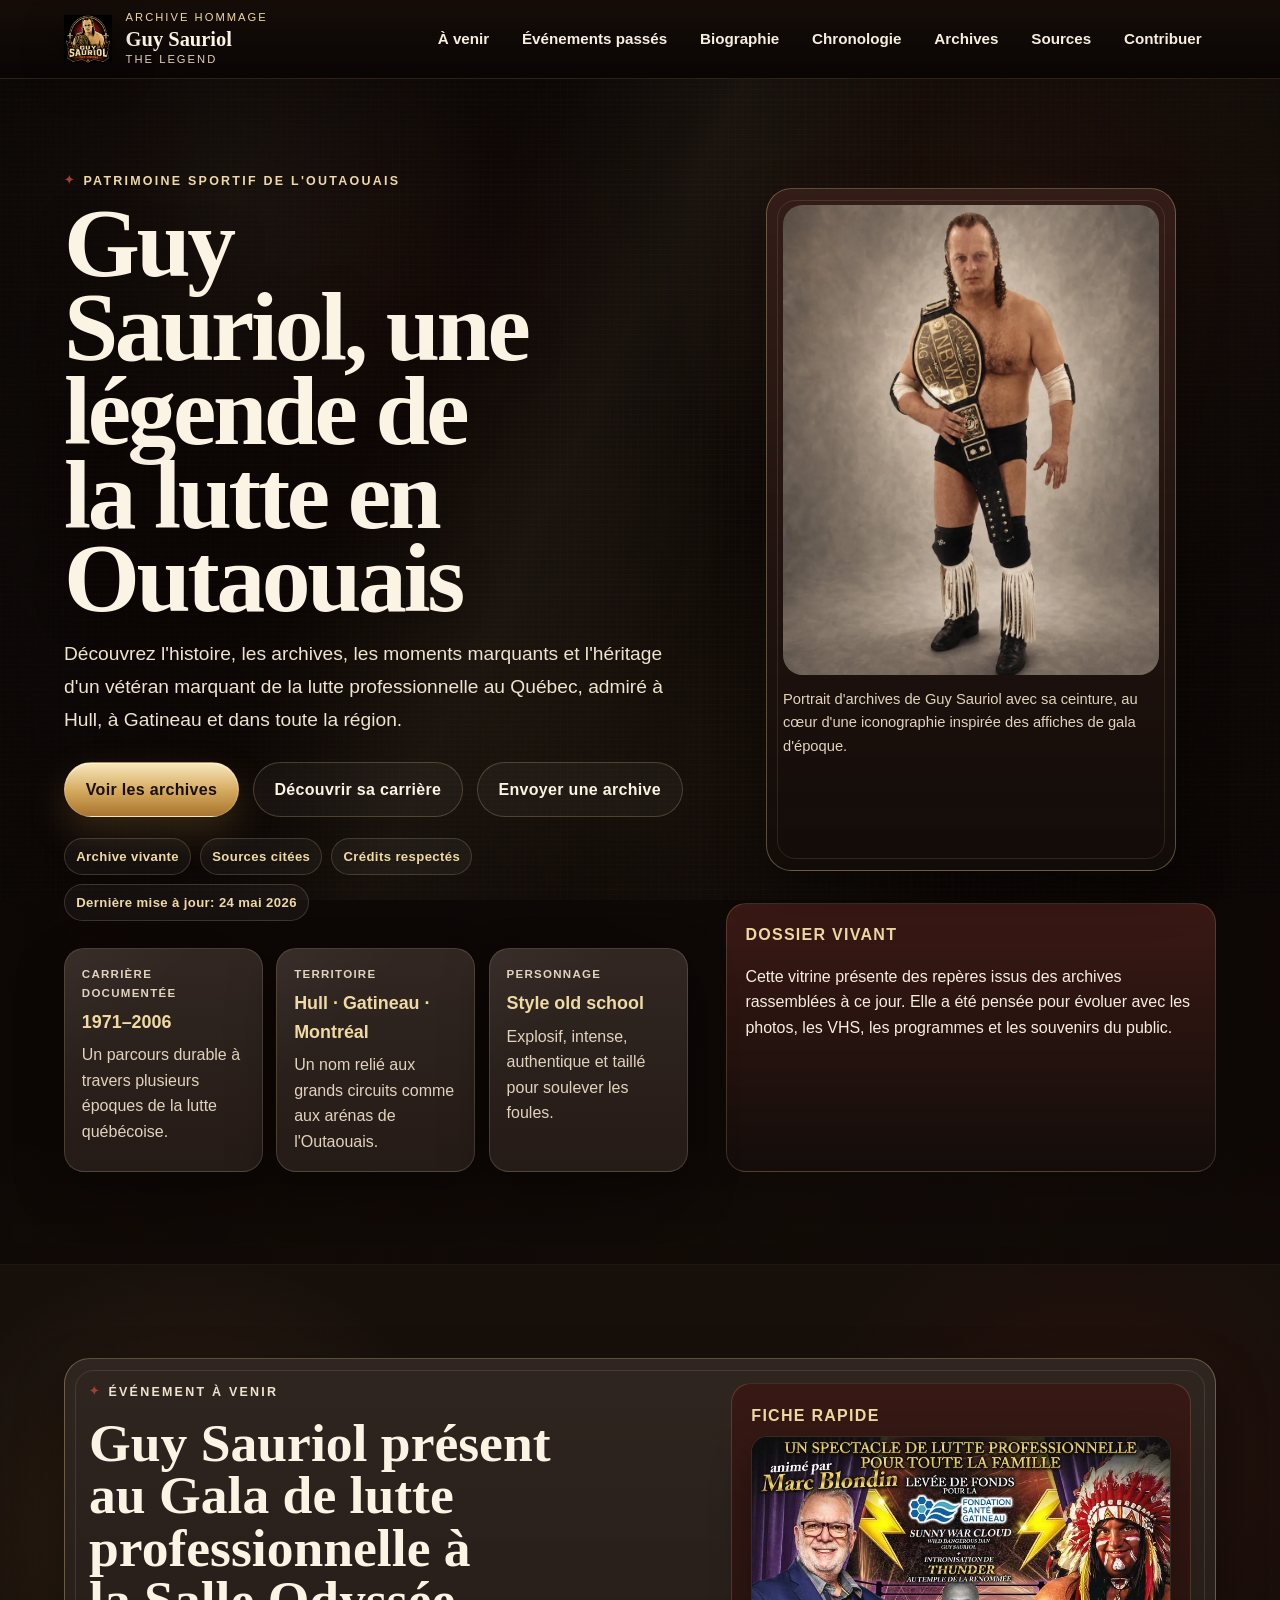
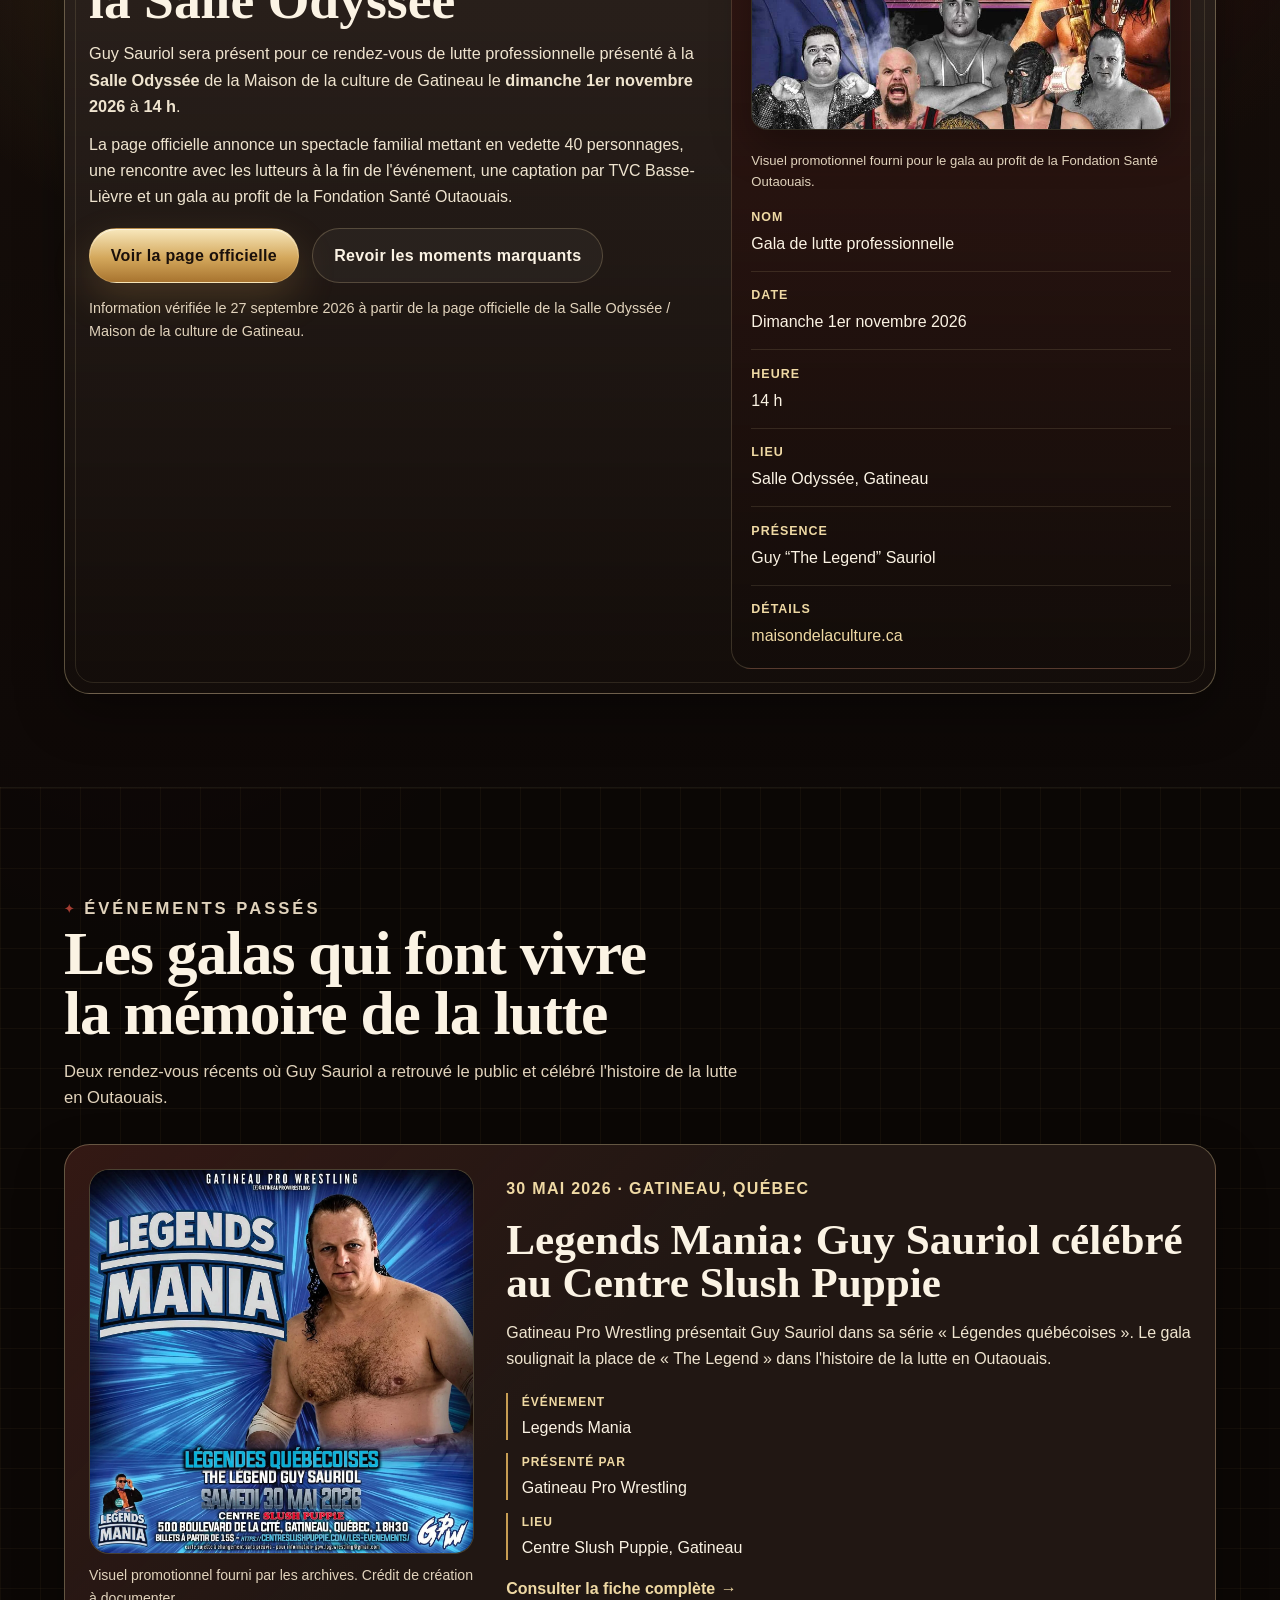
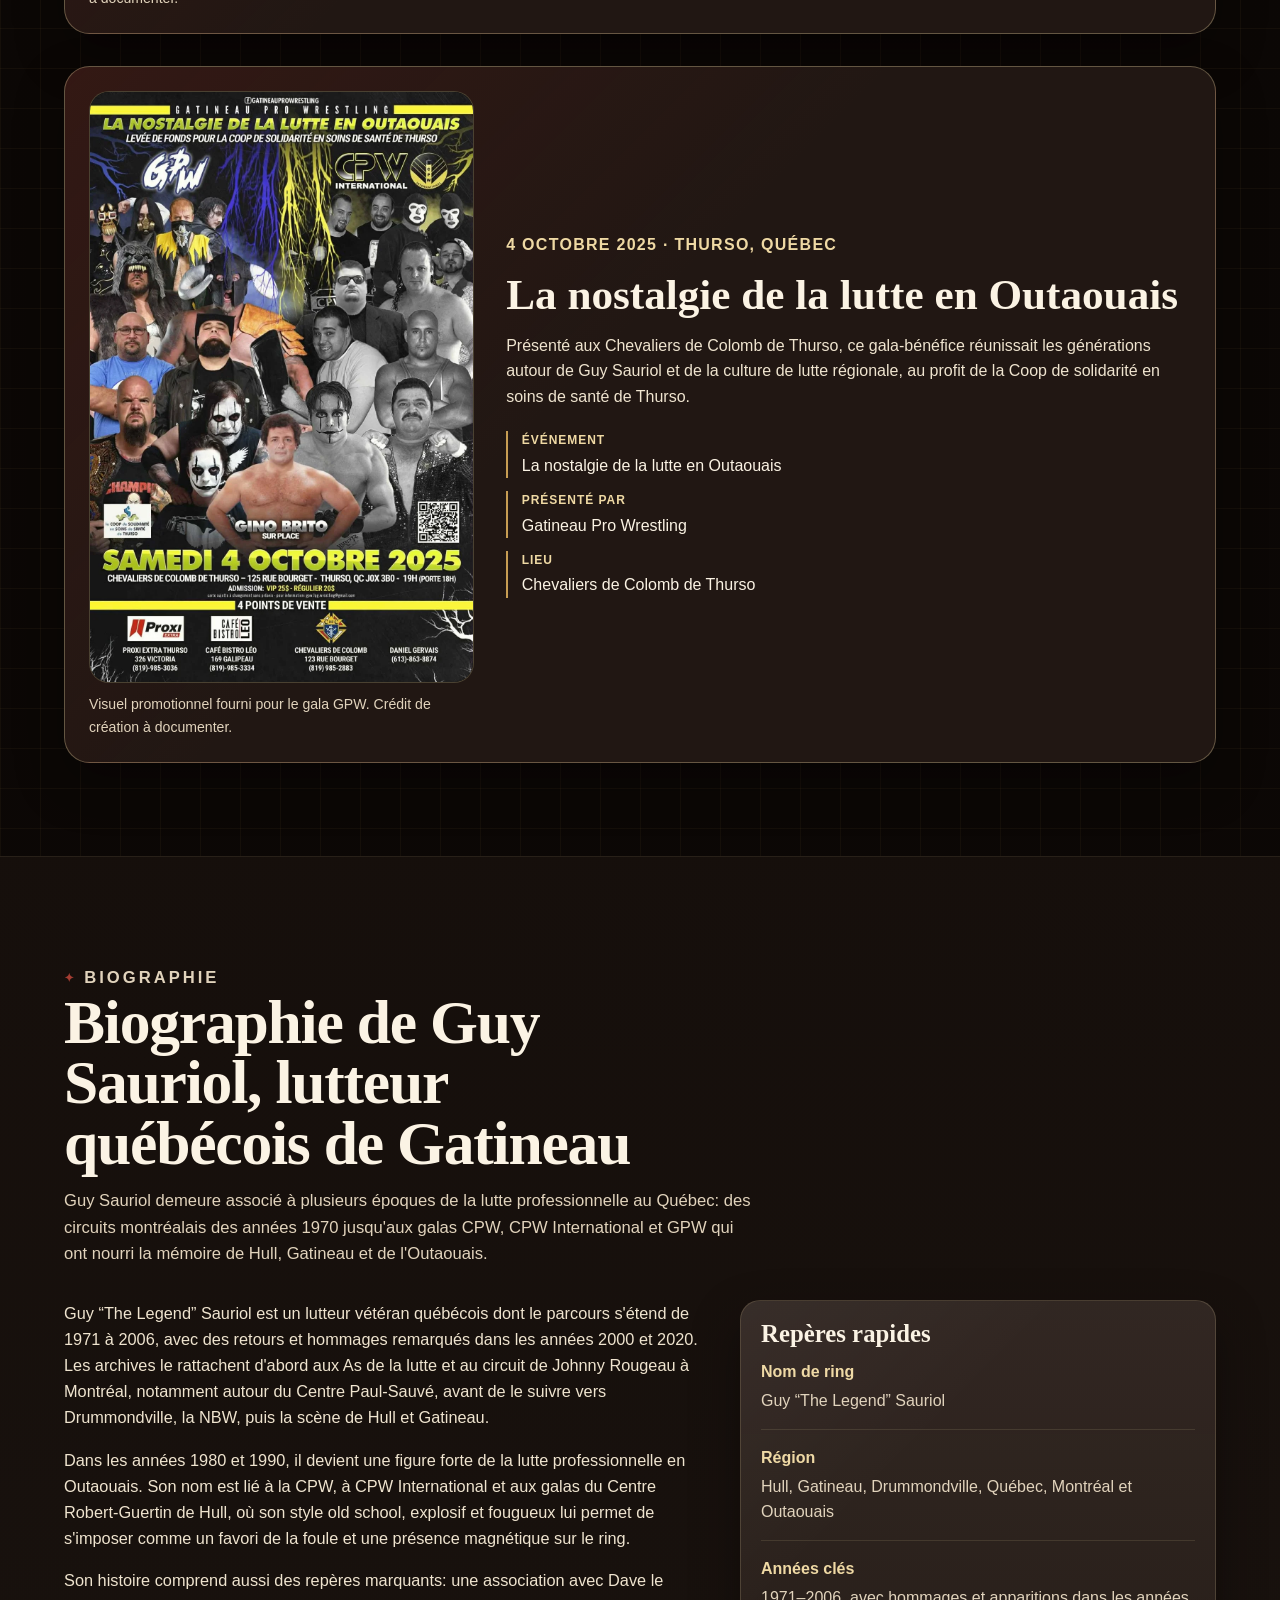
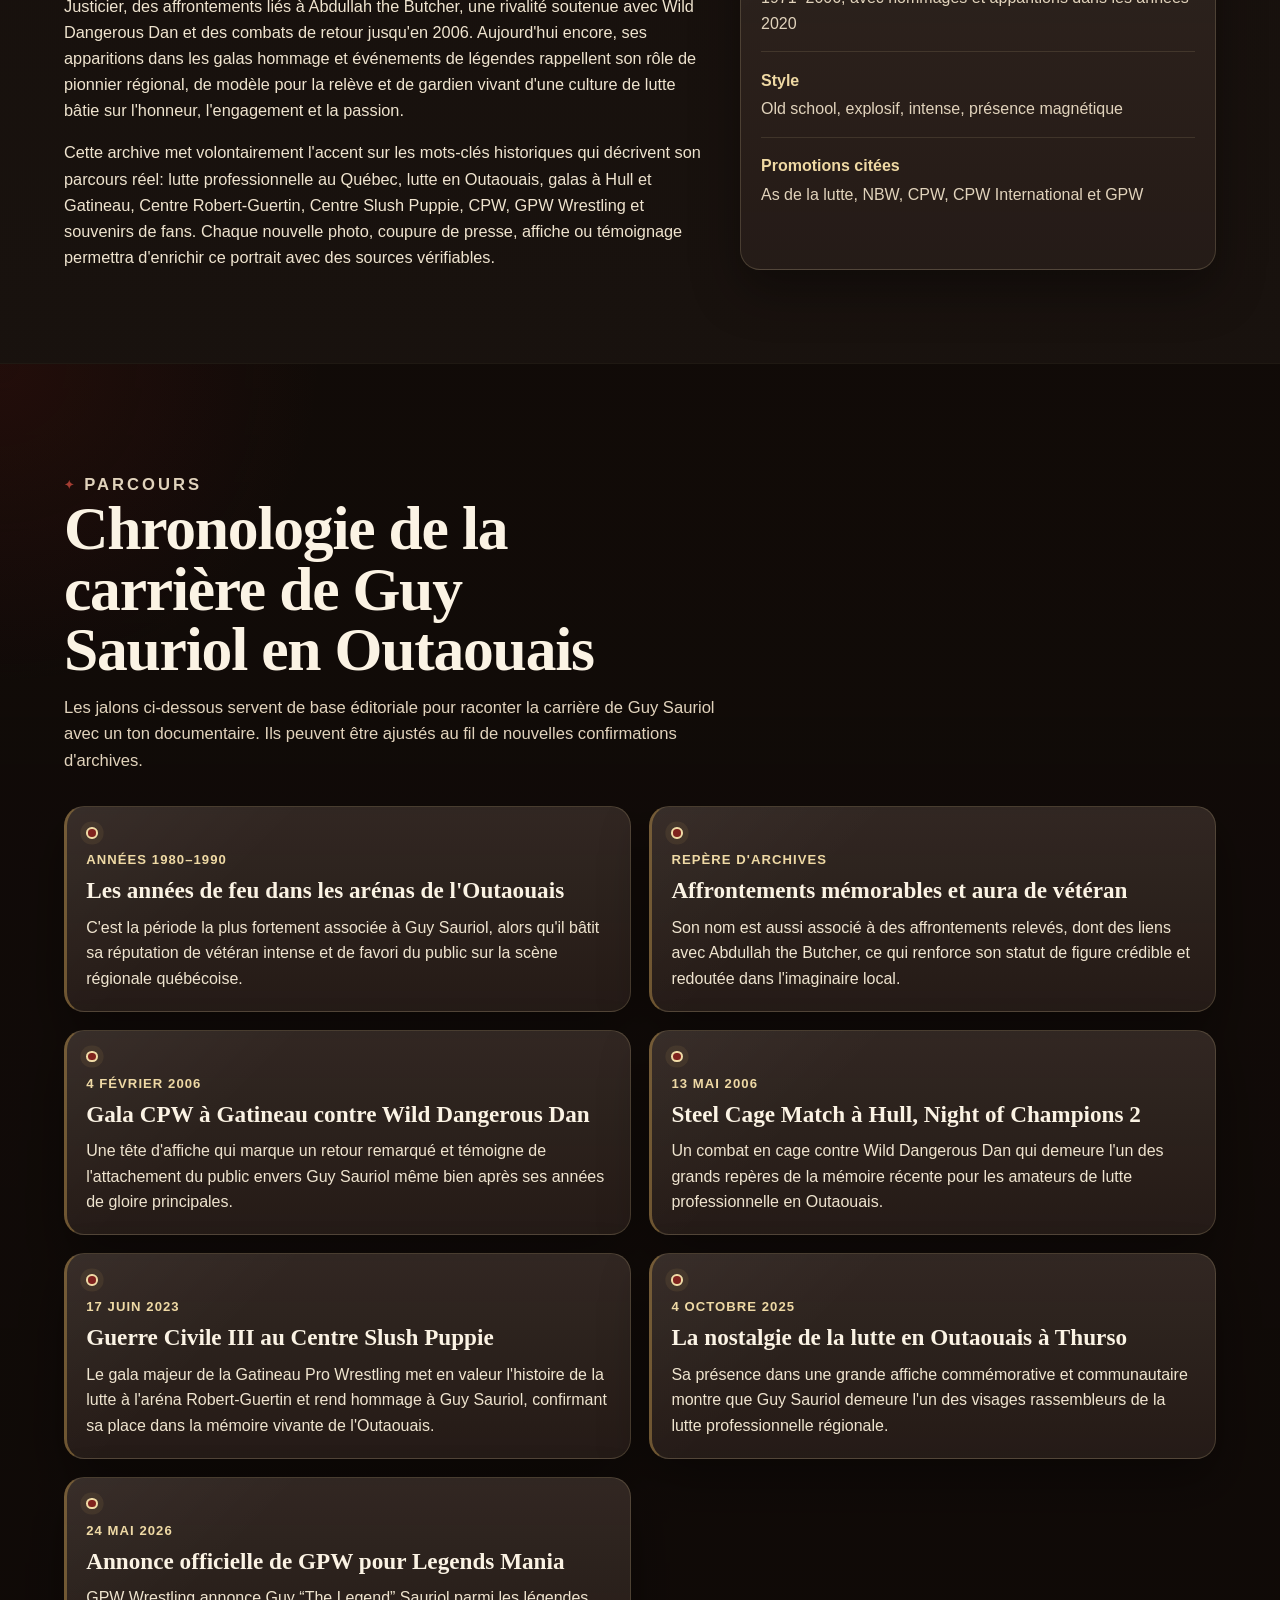
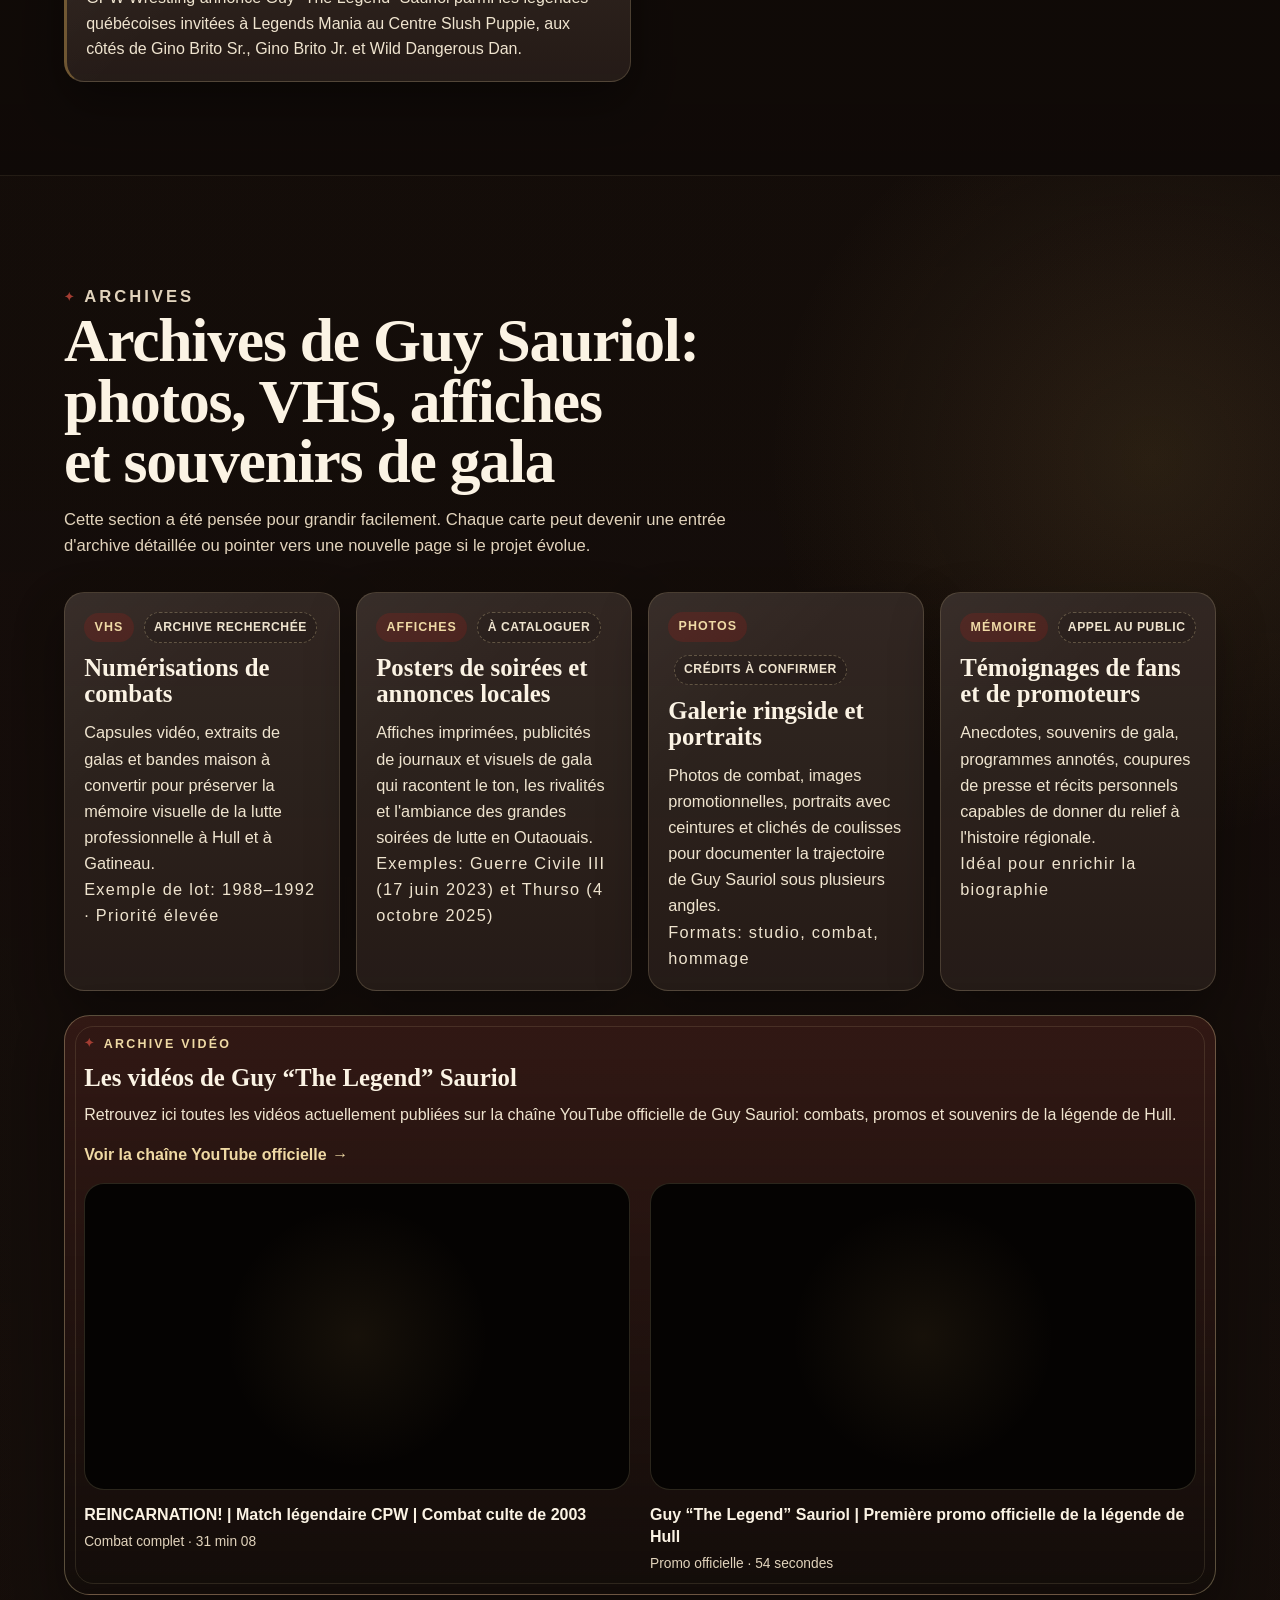
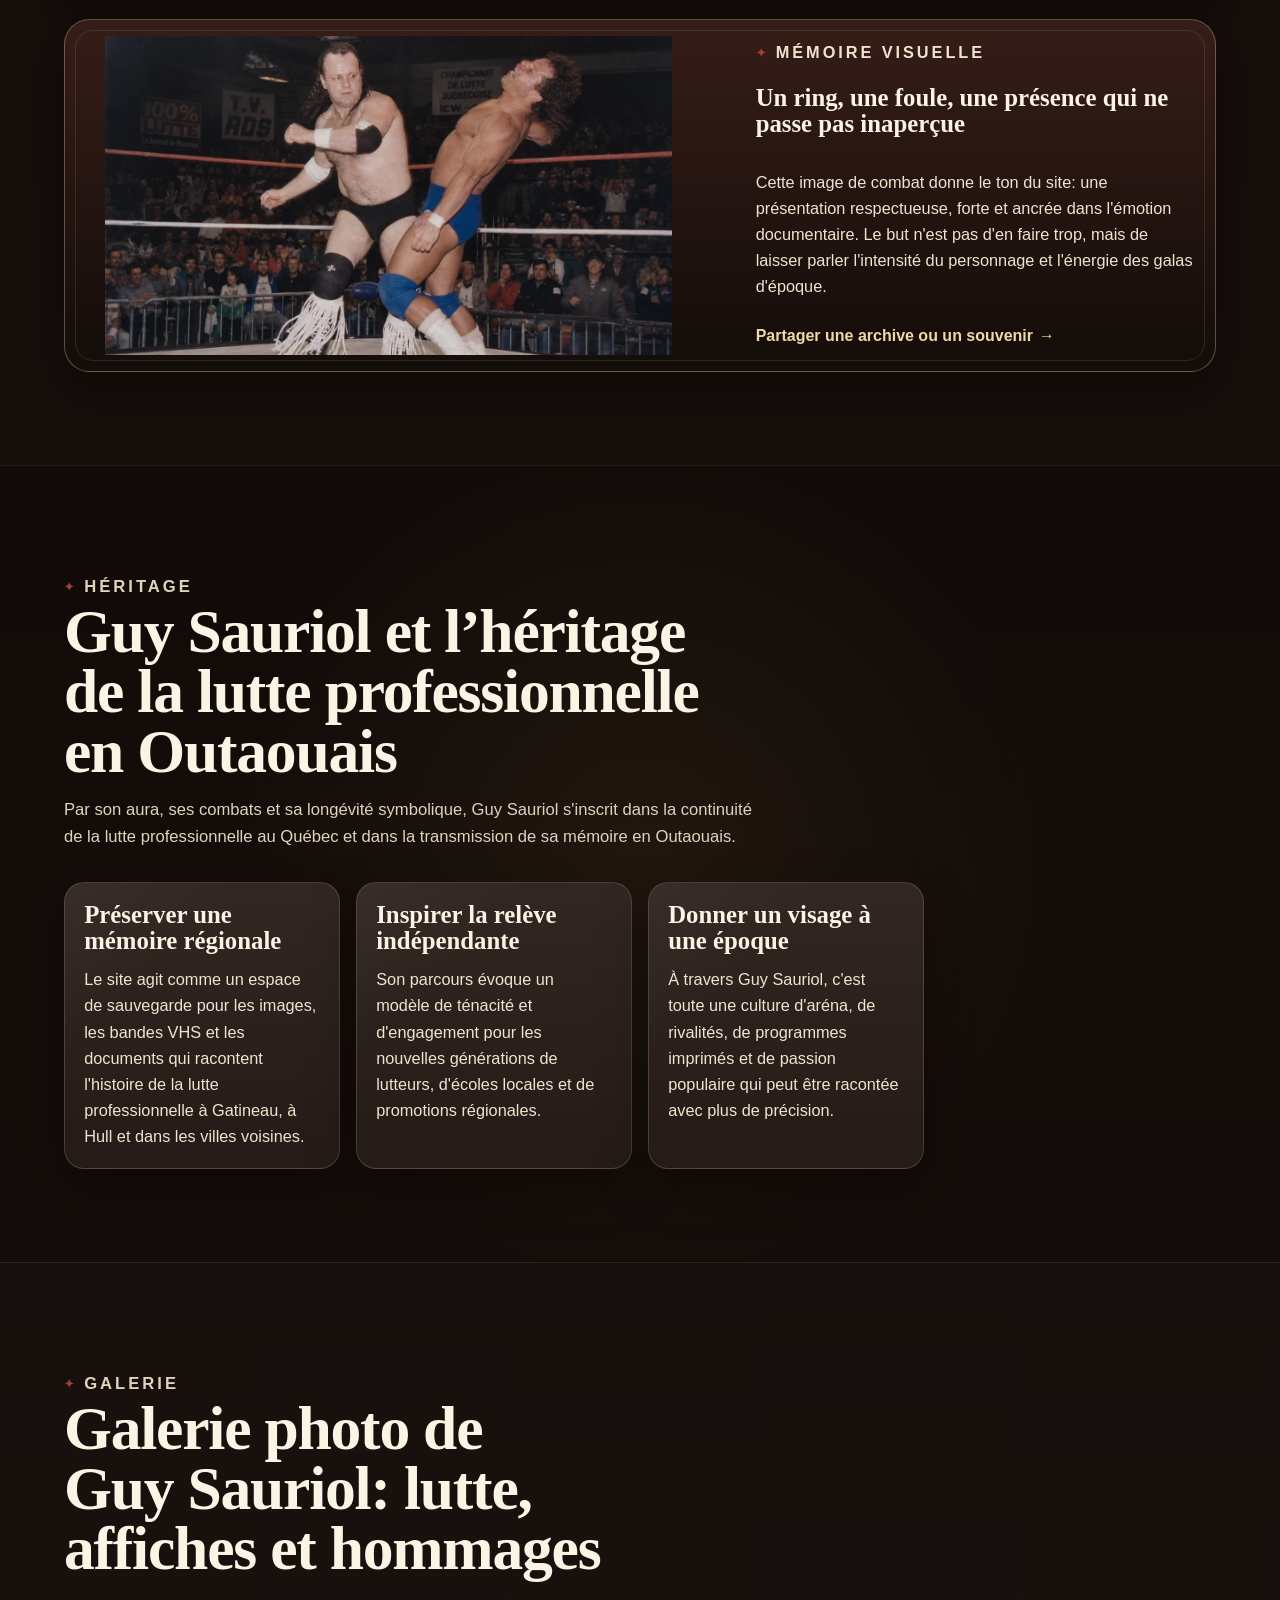
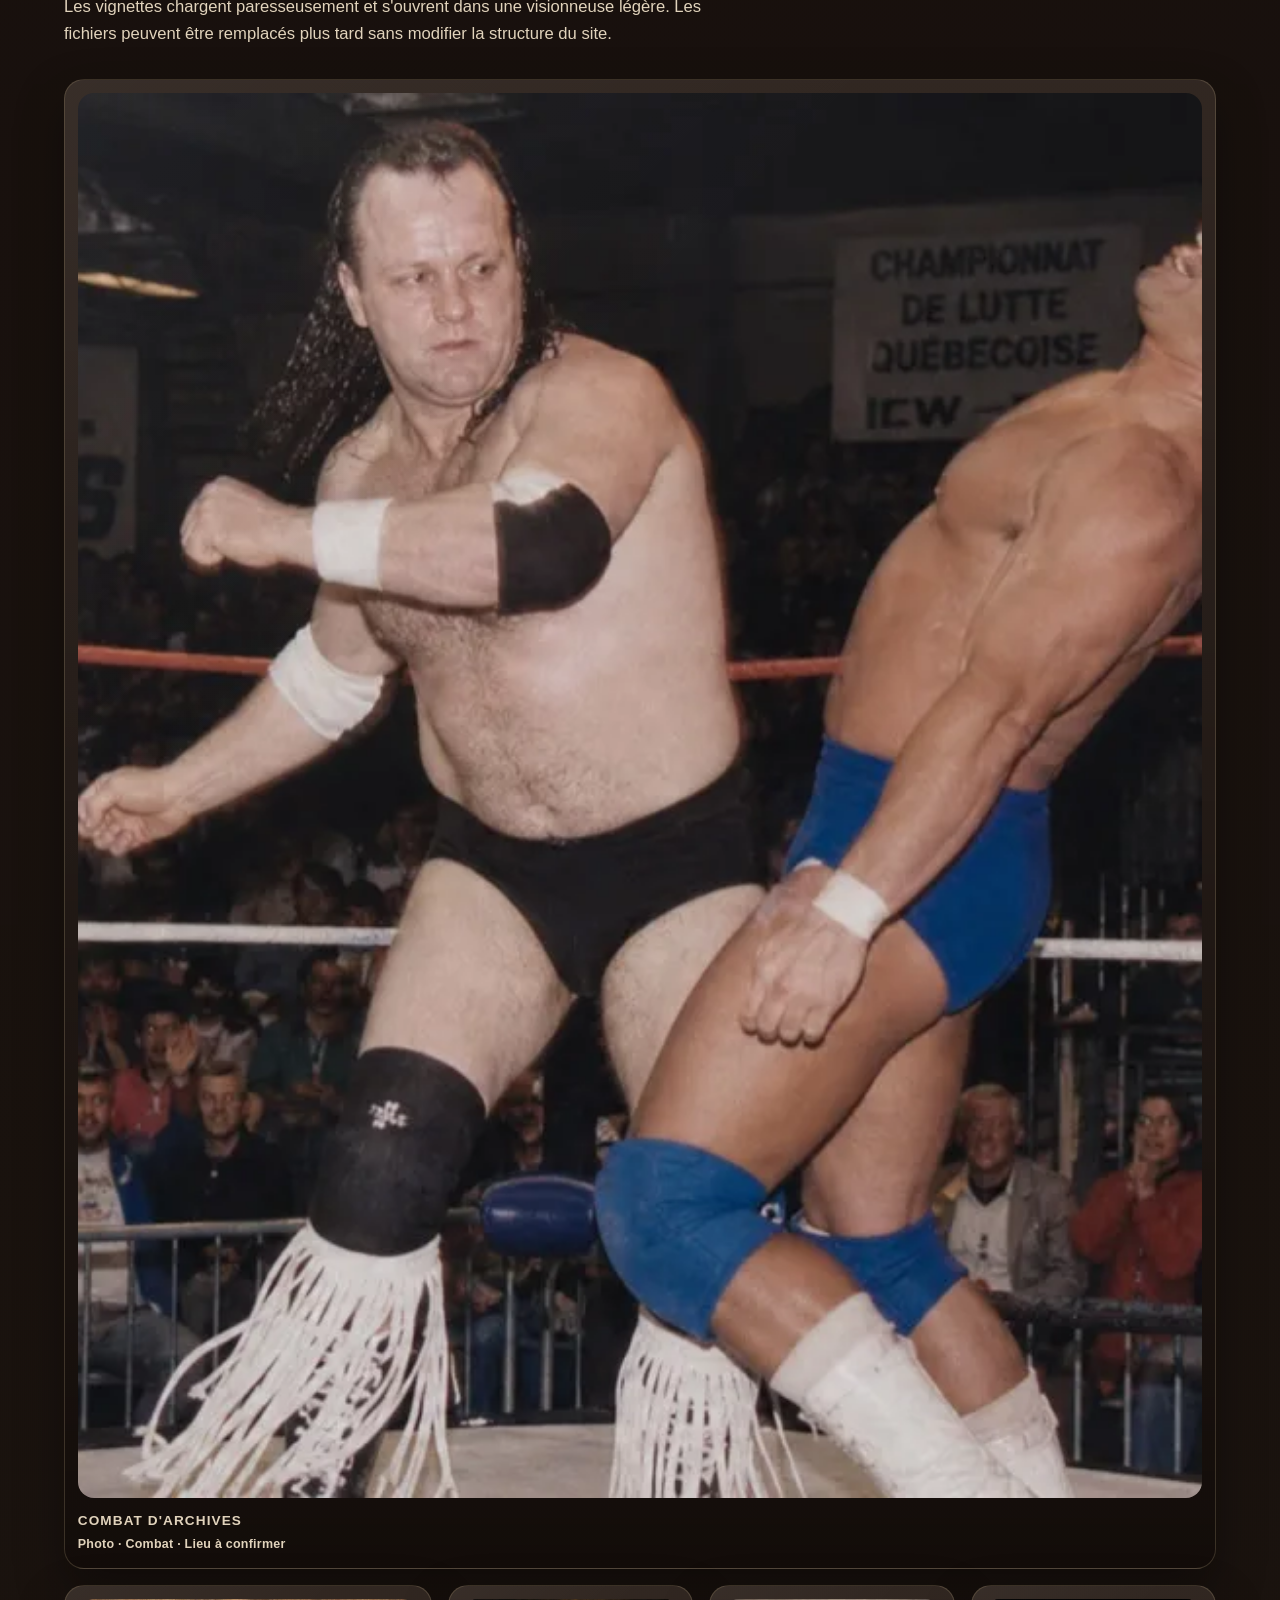
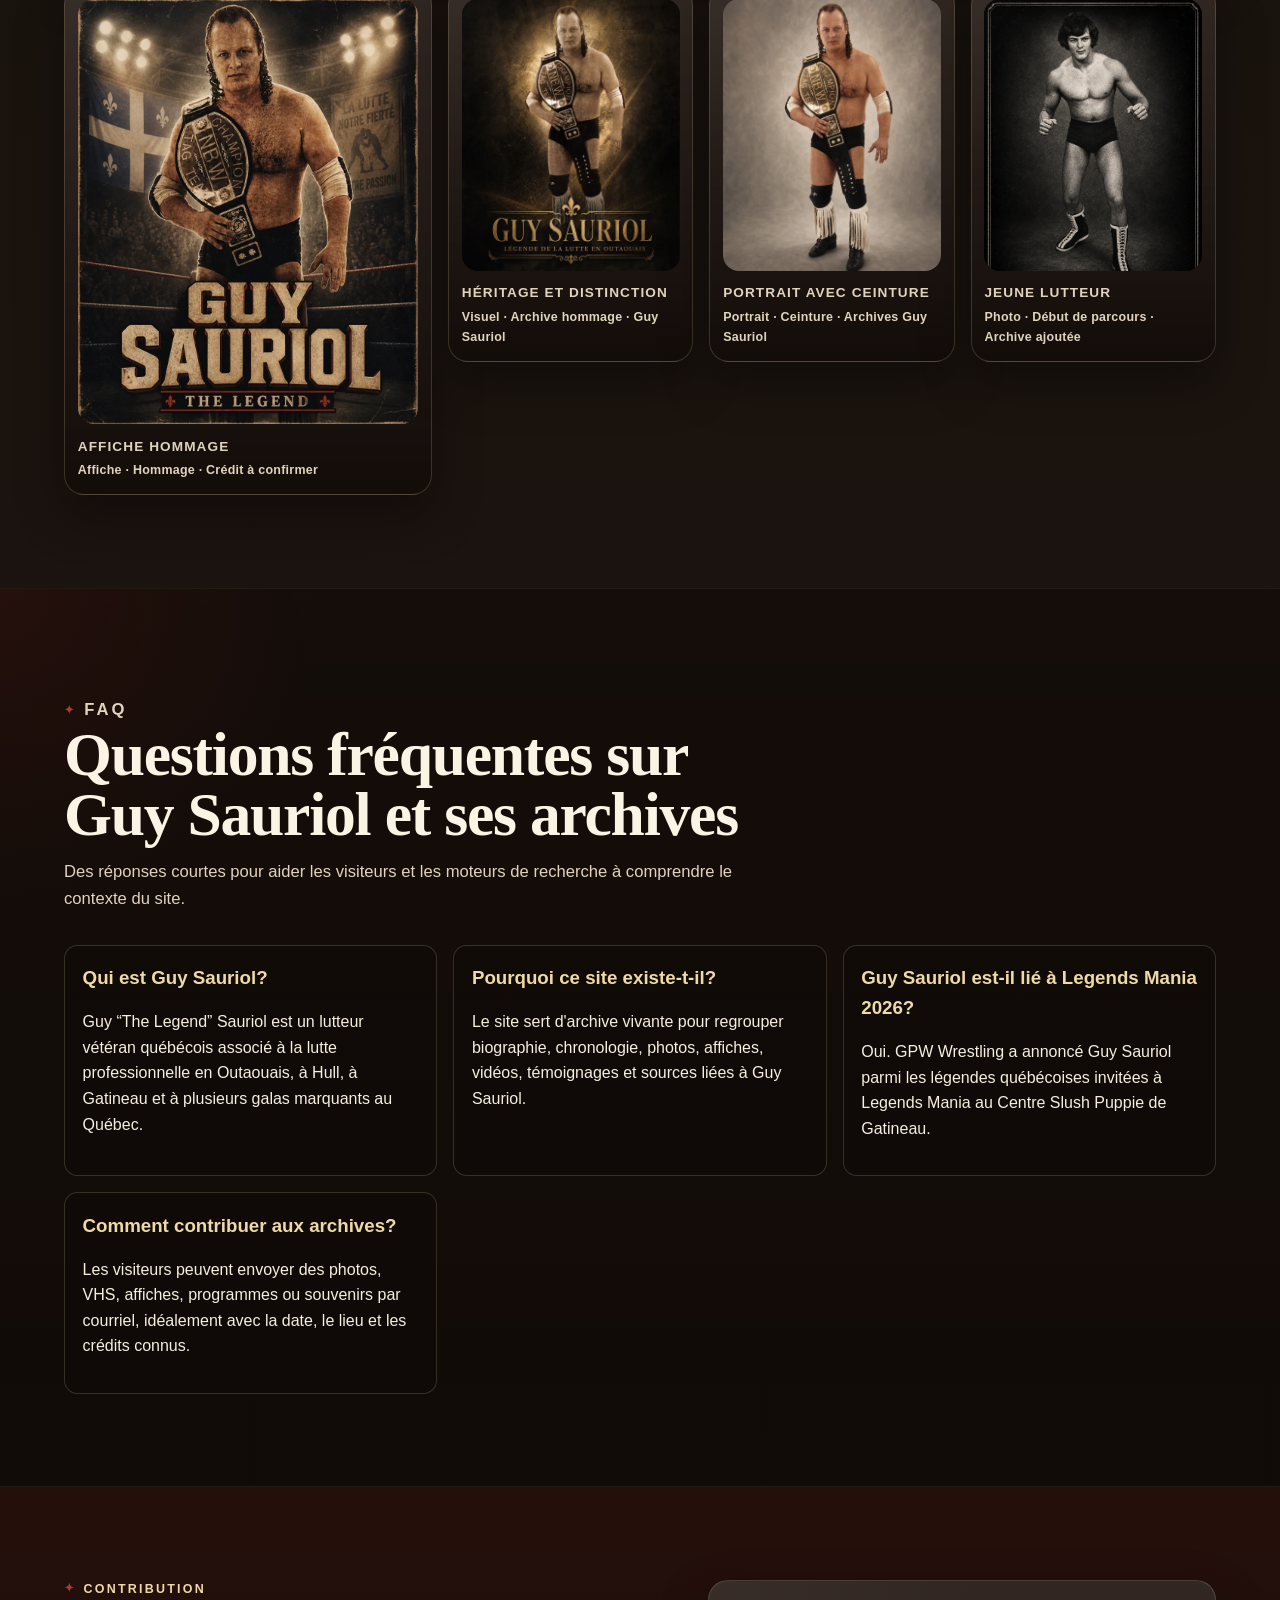
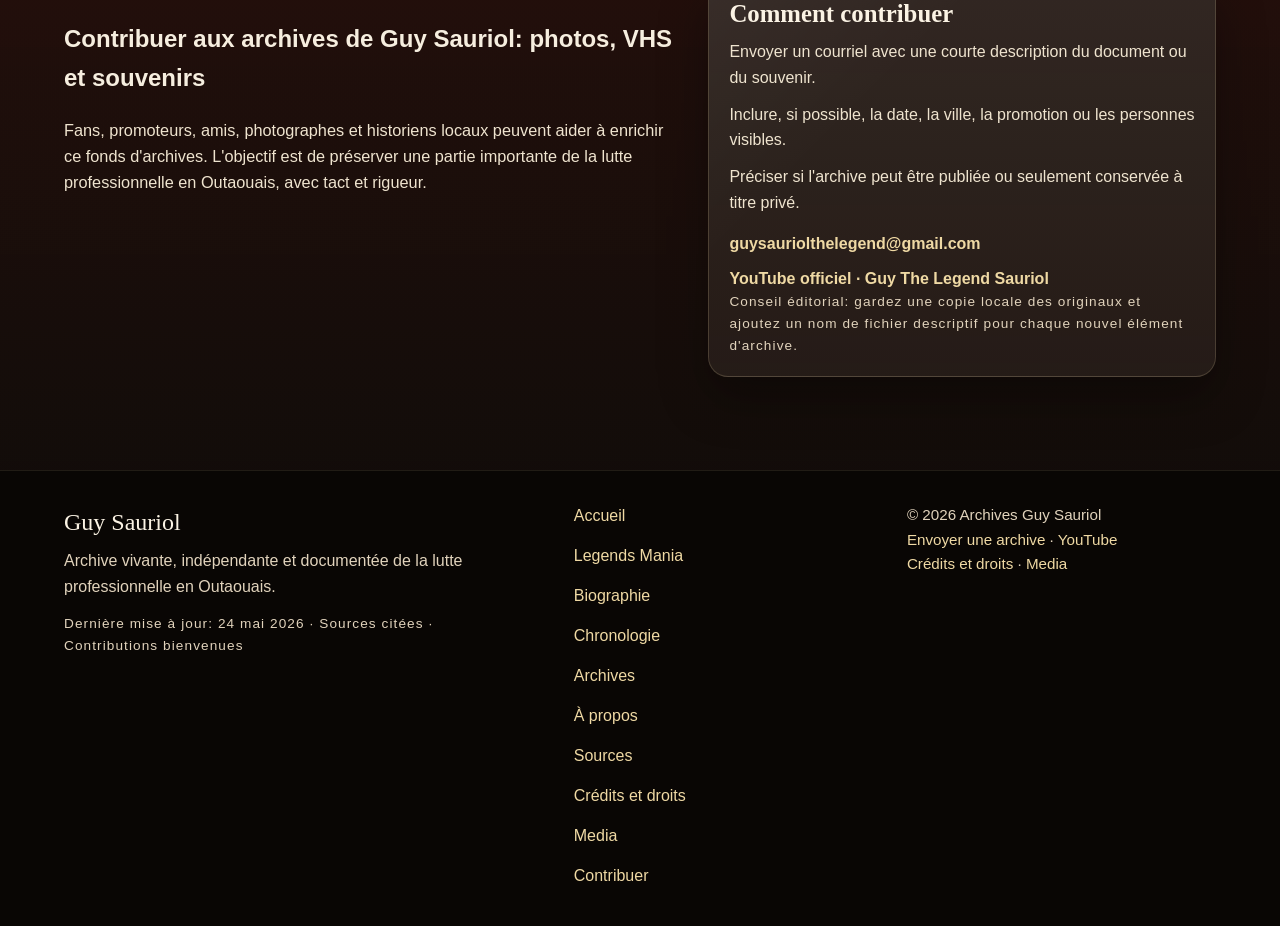
==== commit d0c7c020: "Add complete YouTube video archive" ====
--- a/index.html
+++ b/index.html
@@ -177,6 +177,32 @@
                         "organizer": { "@type": "Organization", "name": "Gatineau Pro Wrestling" }
                 },
                 {
+                        "@type": "VideoObject",
+                        "@id": "https://www.guysauriol.ca/#video-reincarnation-2003",
+                        "name": "REINCARNATION! | Match légendaire CPW | Combat culte de 2003",
+                        "description": "Combat légendaire de la CPW mettant en vedette Guy Sauriol, présenté comme un combat culte de 2003.",
+                        "thumbnailUrl": "https://i.ytimg.com/vi/2ZKXbpgpKpI/hqdefault.jpg",
+                        "uploadDate": "2026-05-03T15:35:48-07:00",
+                        "duration": "PT31M8S",
+                        "embedUrl": "https://www.youtube-nocookie.com/embed/2ZKXbpgpKpI",
+                        "contentUrl": "https://www.youtube.com/watch?v=2ZKXbpgpKpI",
+                        "inLanguage": "fr-CA",
+                        "about": { "@id": "https://www.guysauriol.ca/#person" }
+                },
+                {
+                        "@type": "VideoObject",
+                        "@id": "https://www.guysauriol.ca/#video-premiere-promo",
+                        "name": "Guy The Legend Sauriol | Première promo officielle de la légende de Hull",
+                        "description": "Première promo officielle de Guy The Legend Sauriol, légende de la lutte à Hull et en Outaouais.",
+                        "thumbnailUrl": "https://i.ytimg.com/vi/eNsNFFh66rg/hqdefault.jpg",
+                        "uploadDate": "2026-05-03T11:48:43-07:00",
+                        "duration": "PT54S",
+                        "embedUrl": "https://www.youtube-nocookie.com/embed/eNsNFFh66rg",
+                        "contentUrl": "https://www.youtube.com/watch?v=eNsNFFh66rg",
+                        "inLanguage": "fr-CA",
+                        "about": { "@id": "https://www.guysauriol.ca/#person" }
+                },
+                {
                         "@type": "FAQPage",
                         "@id": "https://www.guysauriol.ca/#faq",
                         "inLanguage": "fr-CA",
@@ -677,24 +703,48 @@
           <article class="video-archive" aria-labelledby="video-archive-title">
             <div class="video-copy">
               <p class="section-label">Archive vidéo</p>
-              <h3 id="video-archive-title">Souvenir vidéo de Guy Sauriol</h3>
-              <p>
-                Une trace audiovisuelle à consulter comme complément aux photos, affiches et
-                témoignages réunis dans cette archive hommage.
-              </p>
+              <h3 id="video-archive-title">Les vidéos de Guy “The Legend” Sauriol</h3>
+              <p>
+                Retrouvez ici toutes les vidéos actuellement publiées sur la chaîne YouTube
+                officielle de Guy Sauriol: combats, promos et souvenirs de la légende de Hull.
+              </p>
+              <a class="text-link" href="https://www.youtube.com/@GuyTheLegendSauriol/videos" target="_blank" rel="noreferrer">Voir la chaîne YouTube officielle</a>
             </div>
 
-            <div class="video-frame">
-              <iframe
-                width="560"
-                height="315"
-                src="https://www.youtube.com/embed/eNsNFFh66rg?si=KflrREX5TmPD1k1v"
-                title="Vidéo YouTube de Guy Sauriol"
-                loading="lazy"
-                allow="accelerometer; autoplay; clipboard-write; encrypted-media; gyroscope; picture-in-picture; web-share"
-                referrerpolicy="strict-origin-when-cross-origin"
-                allowfullscreen
-              ></iframe>
+            <div class="video-grid">
+              <article class="video-card">
+                <div class="video-frame">
+                  <iframe
+                    width="560"
+                    height="315"
+                    src="https://www.youtube-nocookie.com/embed/2ZKXbpgpKpI"
+                    title="REINCARNATION! Match légendaire CPW, combat culte de 2003"
+                    loading="lazy"
+                    allow="accelerometer; autoplay; clipboard-write; encrypted-media; gyroscope; picture-in-picture; web-share"
+                    referrerpolicy="strict-origin-when-cross-origin"
+                    allowfullscreen
+                  ></iframe>
+                </div>
+                <h4>REINCARNATION! | Match légendaire CPW | Combat culte de 2003</h4>
+                <p>Combat complet · 31 min 08</p>
+              </article>
+
+              <article class="video-card">
+                <div class="video-frame">
+                  <iframe
+                    width="560"
+                    height="315"
+                    src="https://www.youtube-nocookie.com/embed/eNsNFFh66rg"
+                    title="Guy The Legend Sauriol, première promo officielle de la légende de Hull"
+                    loading="lazy"
+                    allow="accelerometer; autoplay; clipboard-write; encrypted-media; gyroscope; picture-in-picture; web-share"
+                    referrerpolicy="strict-origin-when-cross-origin"
+                    allowfullscreen
+                  ></iframe>
+                </div>
+                <h4>Guy “The Legend” Sauriol | Première promo officielle de la légende de Hull</h4>
+                <p>Promo officielle · 54 secondes</p>
+              </article>
             </div>
           </article>
 
--- a/assets/css/style.css
+++ b/assets/css/style.css
@@ -929,9 +929,36 @@
   line-height: 1.05;
 }
 
-.video-copy p:last-child {
+.video-copy p:last-of-type {
   margin: 0;
   color: var(--paper);
+}
+
+.video-copy .text-link {
+  display: inline-flex;
+  margin-top: 0.9rem;
+}
+
+.video-grid {
+  display: grid;
+  gap: 1.25rem;
+}
+
+.video-card {
+  min-width: 0;
+}
+
+.video-card h4 {
+  margin: 0.85rem 0 0.35rem;
+  color: var(--paper-strong);
+  font-size: 1rem;
+  line-height: 1.35;
+}
+
+.video-card p {
+  margin: 0;
+  color: var(--text-muted);
+  font-size: 0.86rem;
 }
 
 .video-frame {
@@ -1253,9 +1280,8 @@
     grid-template-columns: minmax(0, 1.15fr) minmax(18rem, 0.85fr);
   }
 
-  .video-archive {
-    grid-template-columns: minmax(16rem, 0.75fr) minmax(0, 1.25fr);
-    align-items: center;
+  .video-grid {
+    grid-template-columns: repeat(2, minmax(0, 1fr));
   }
 
   .contribution-layout,
